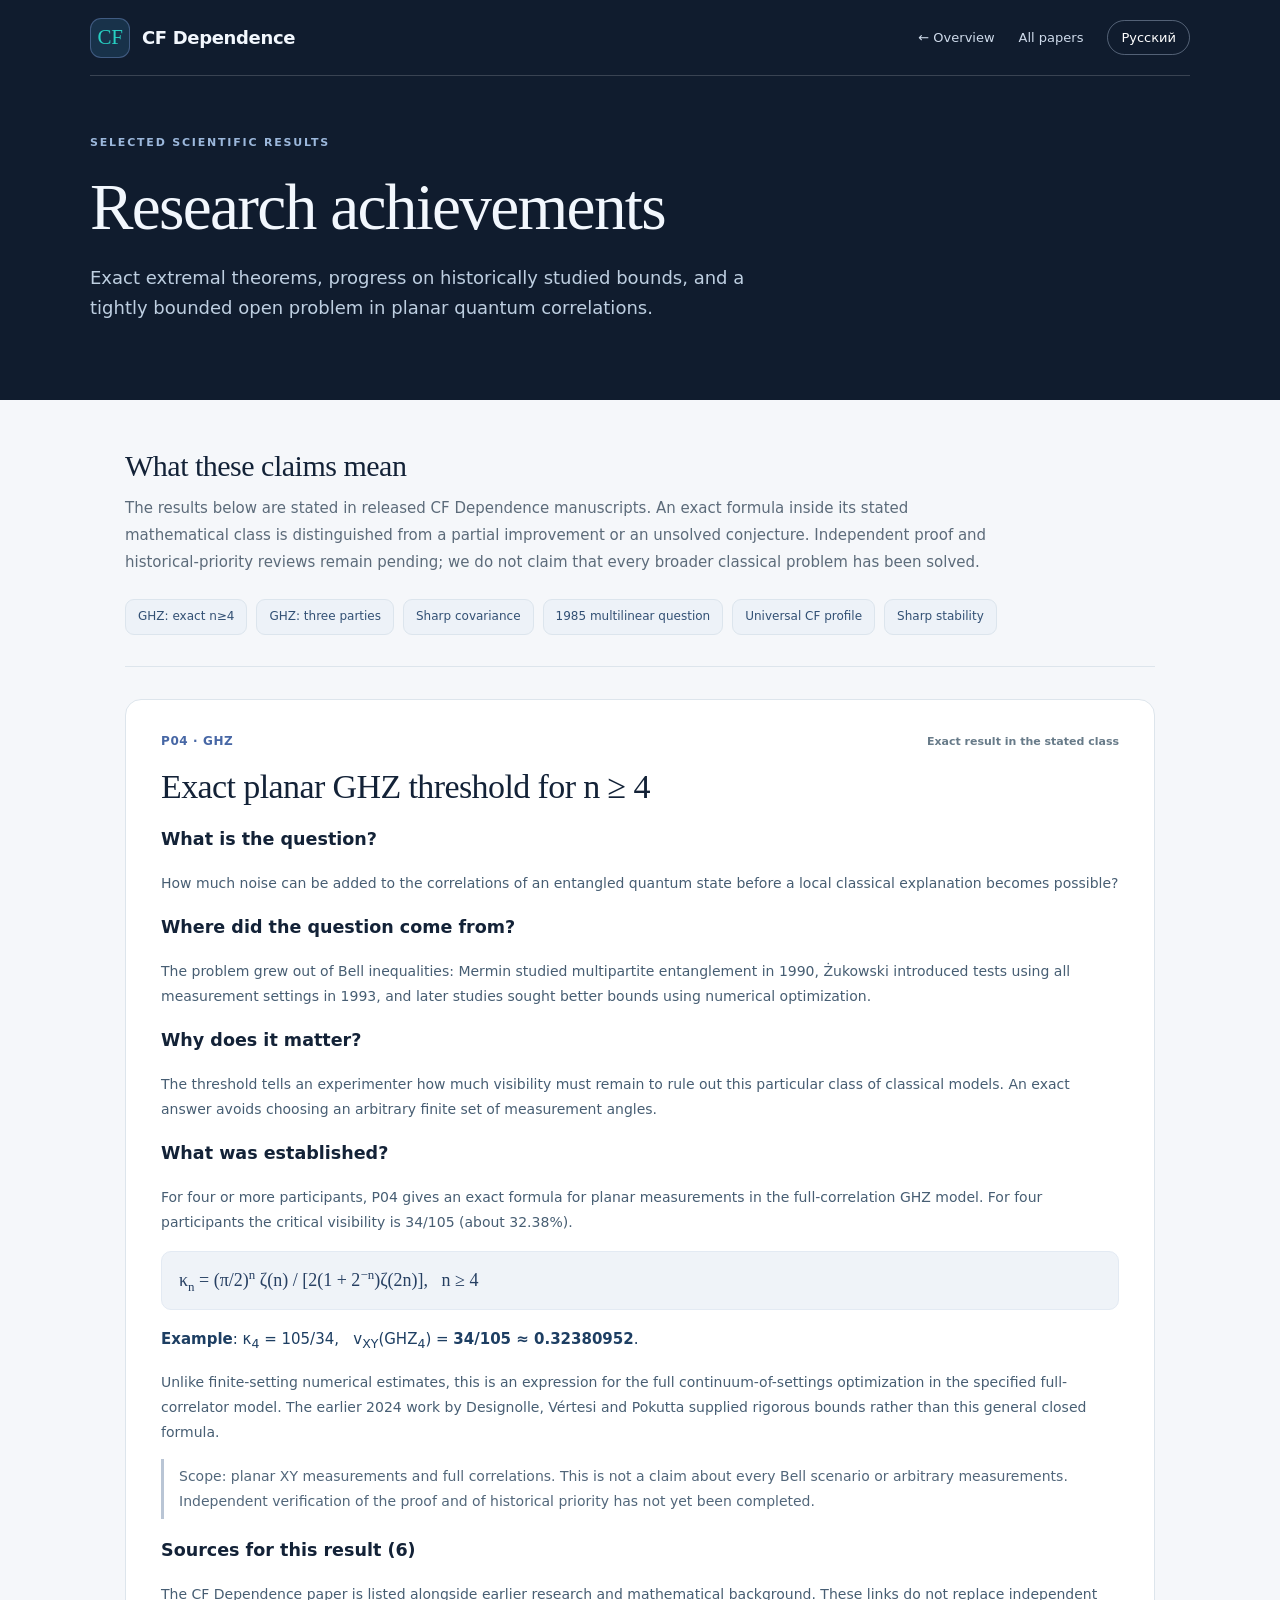
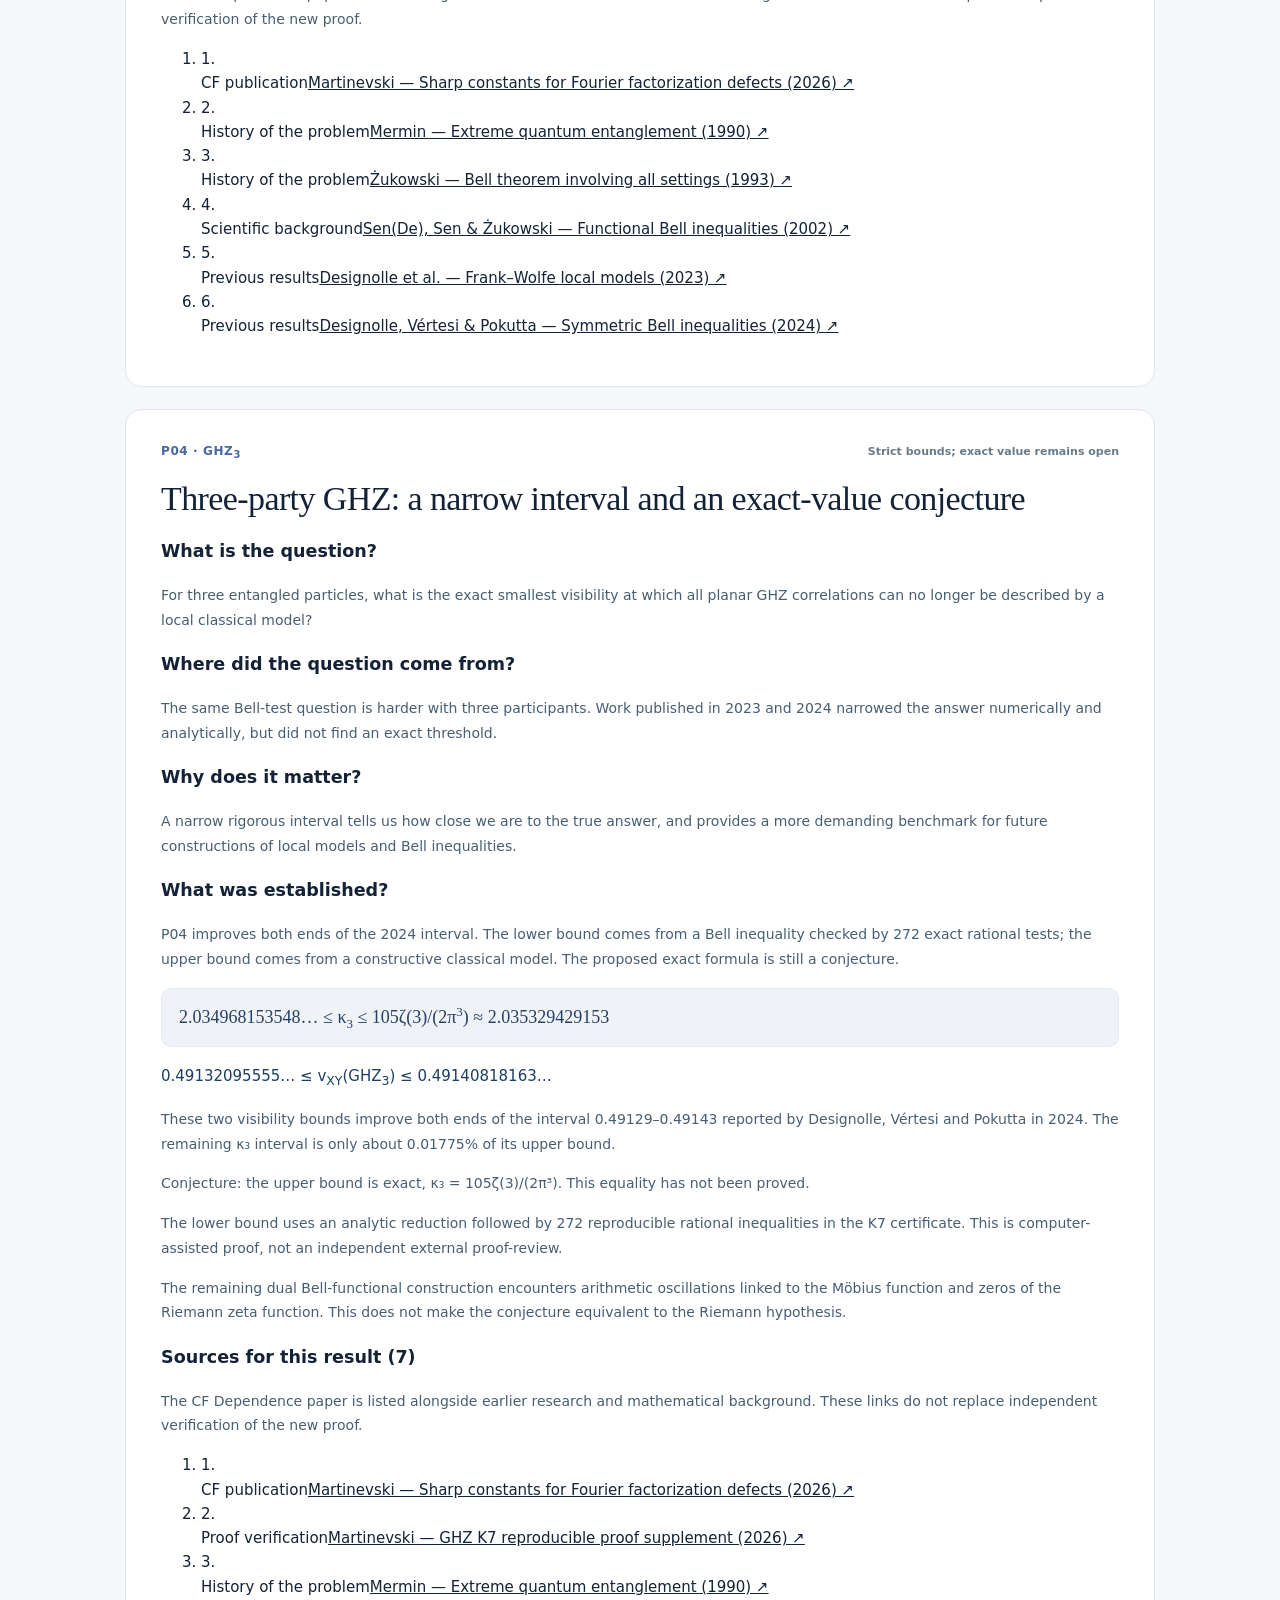
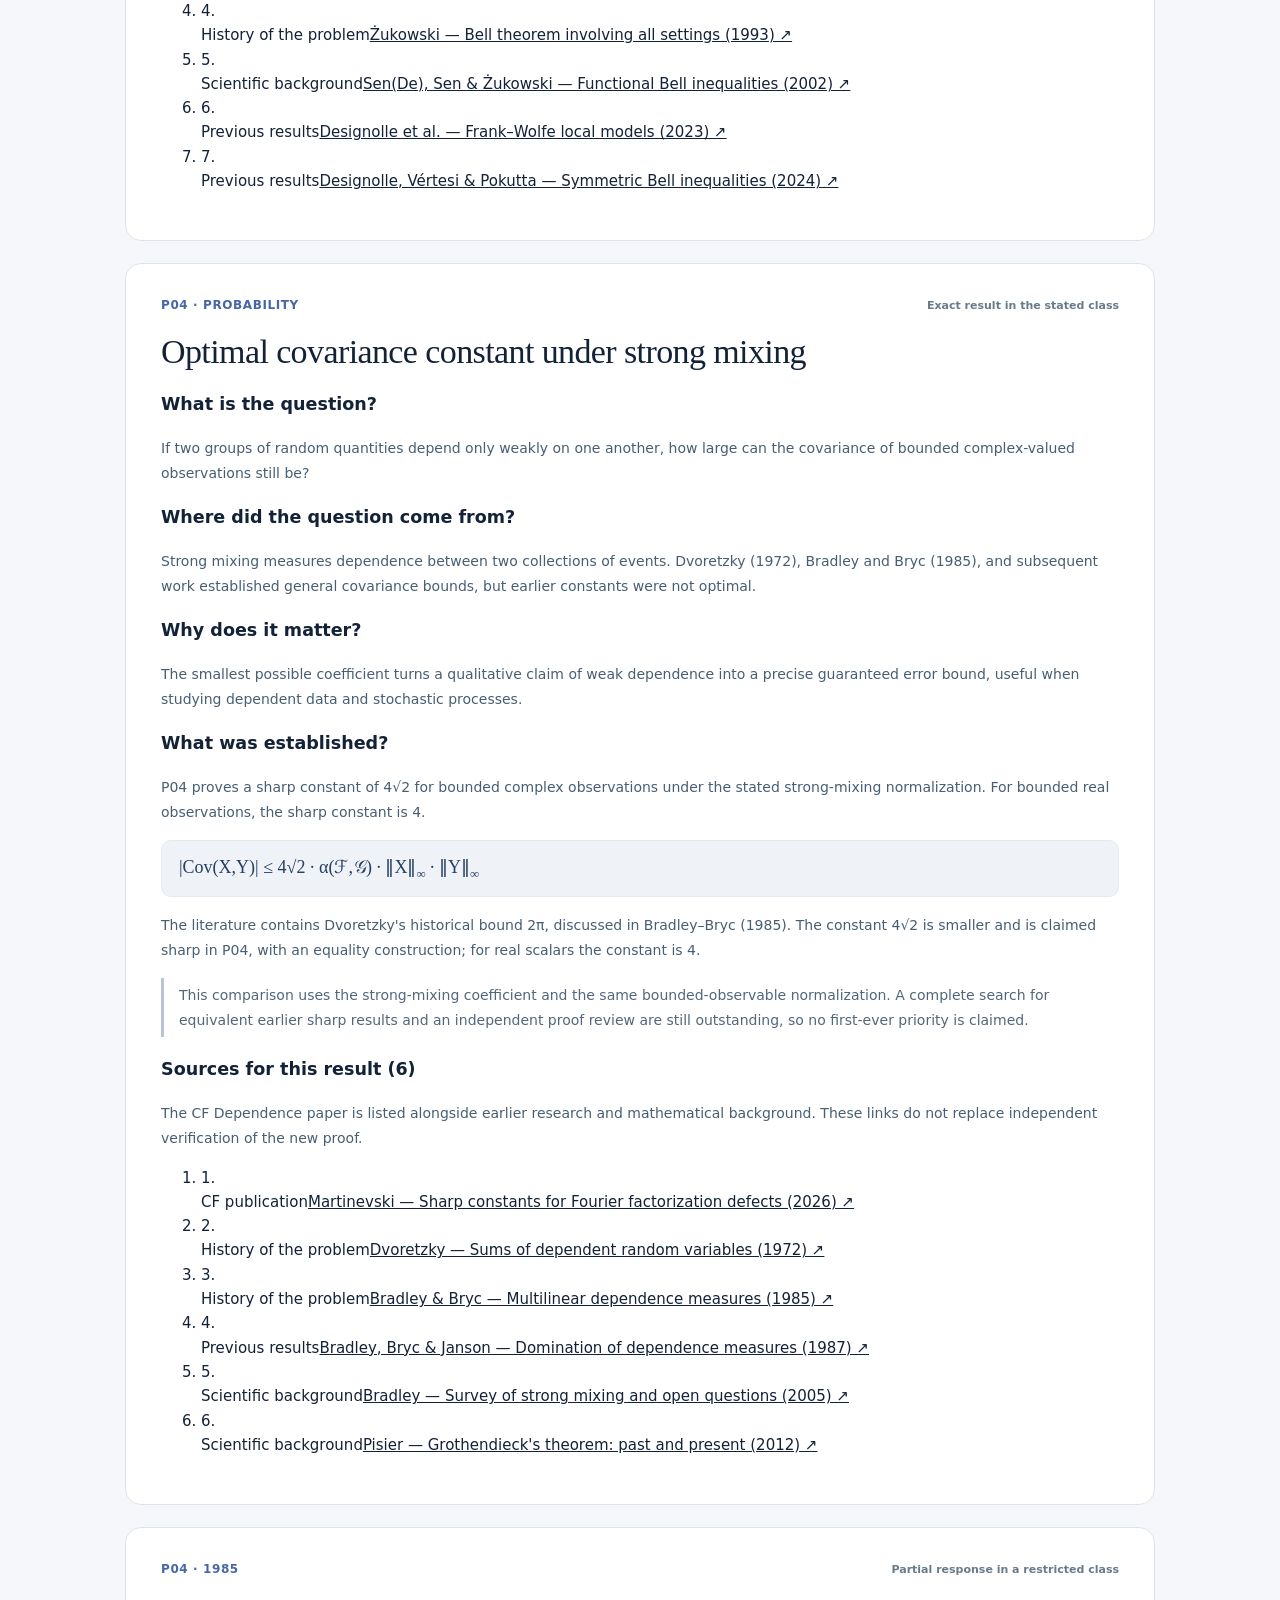
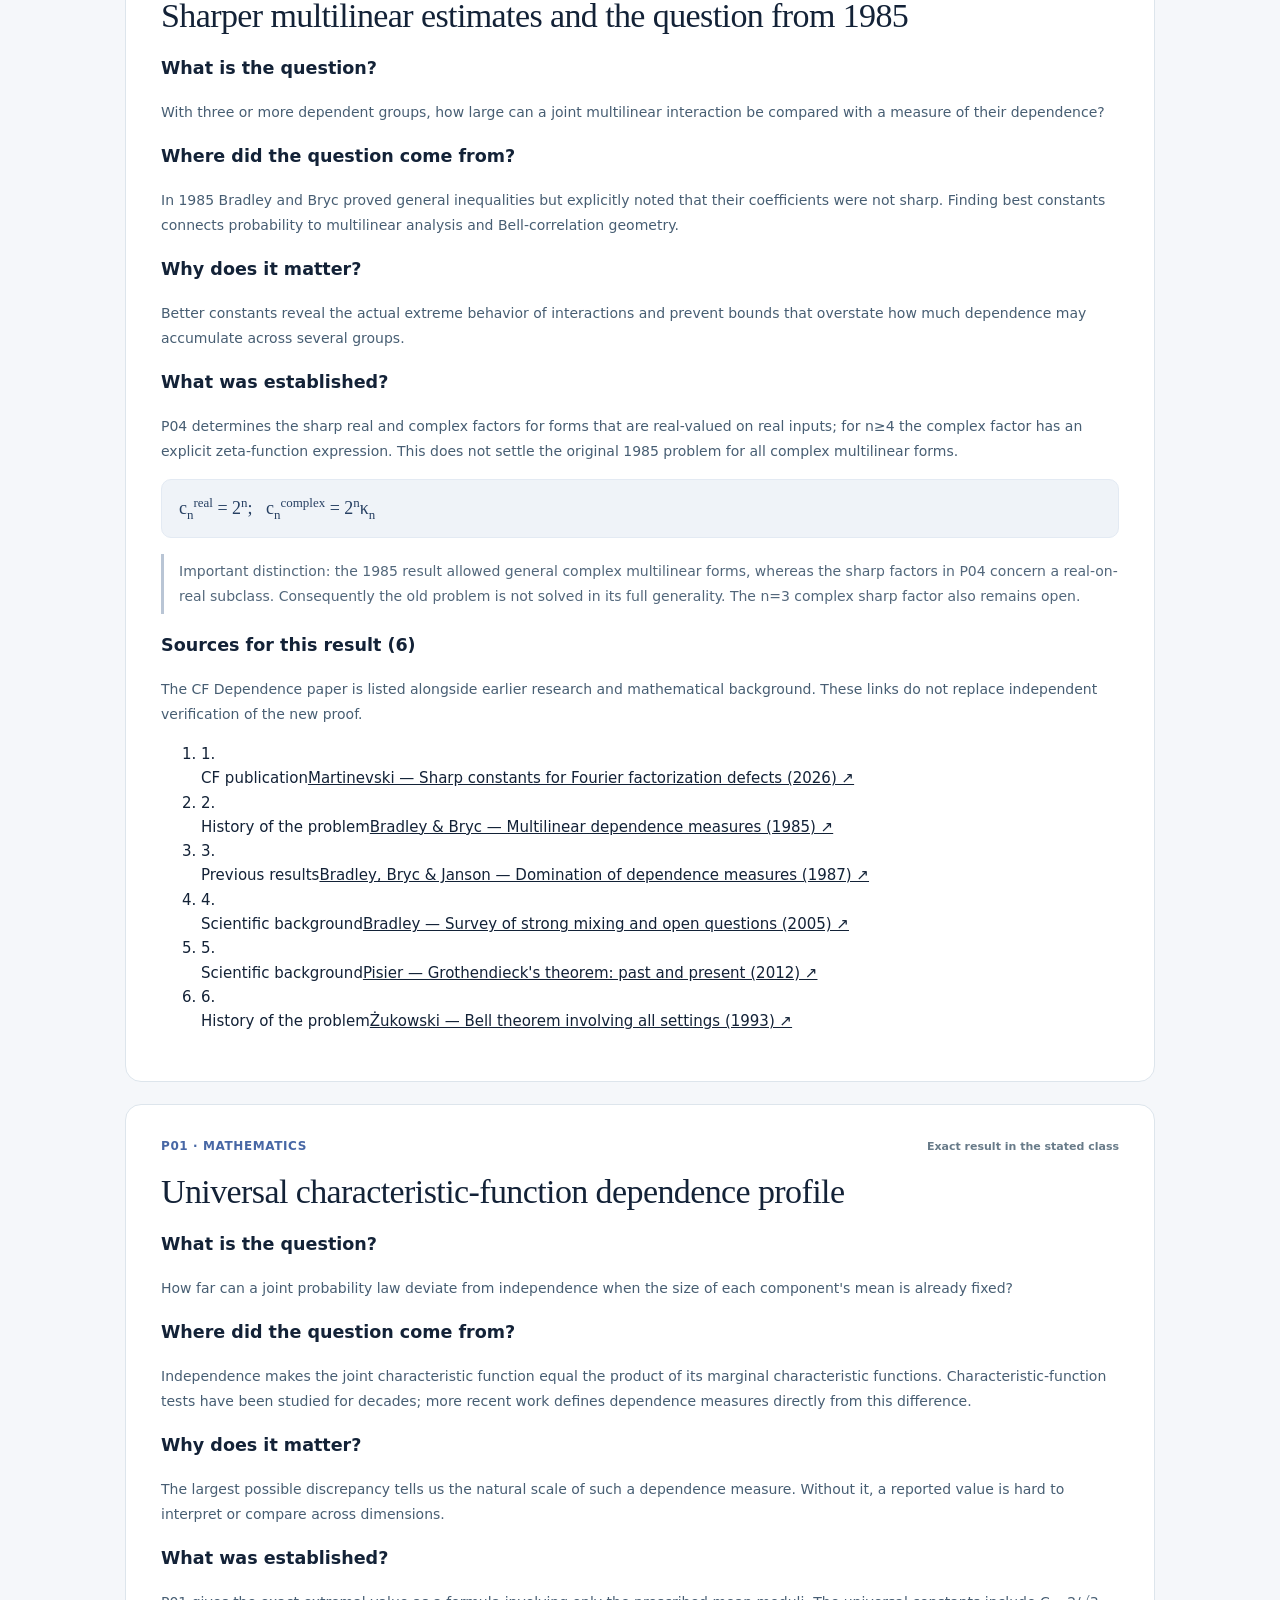
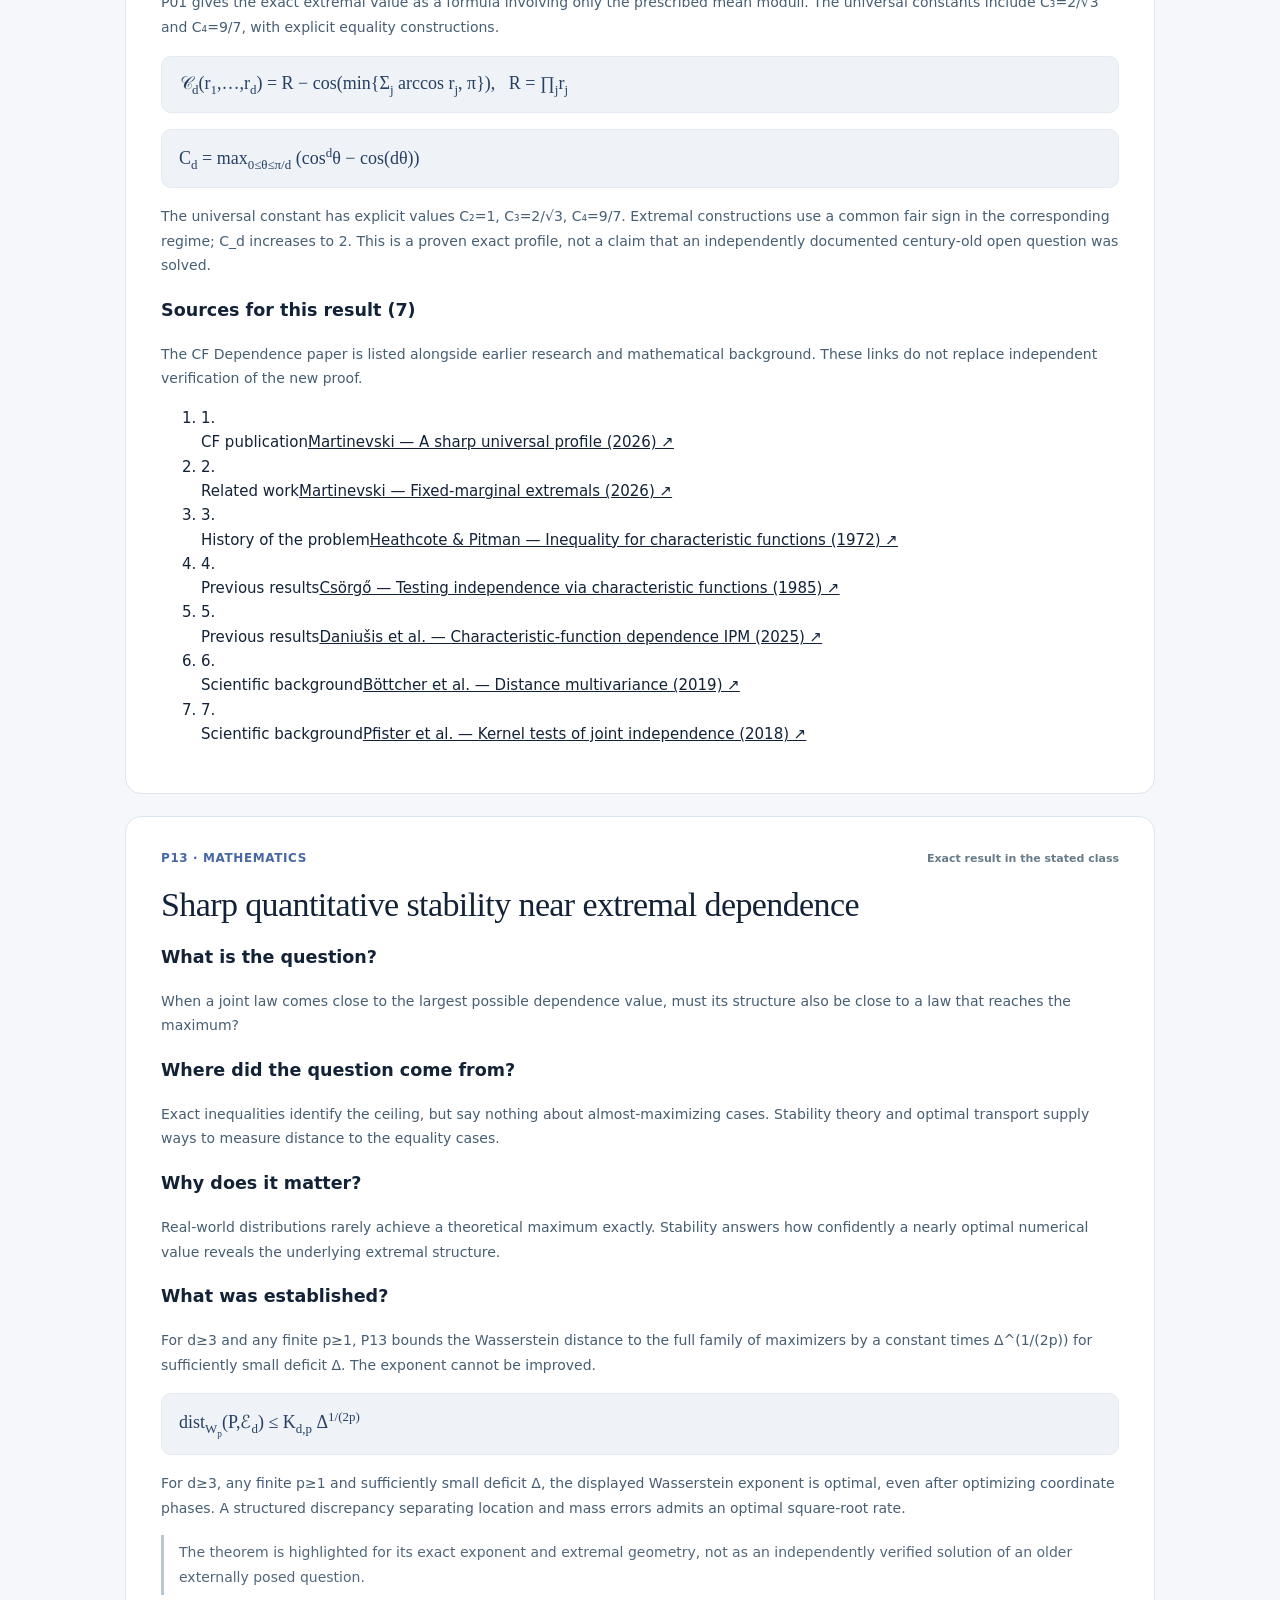
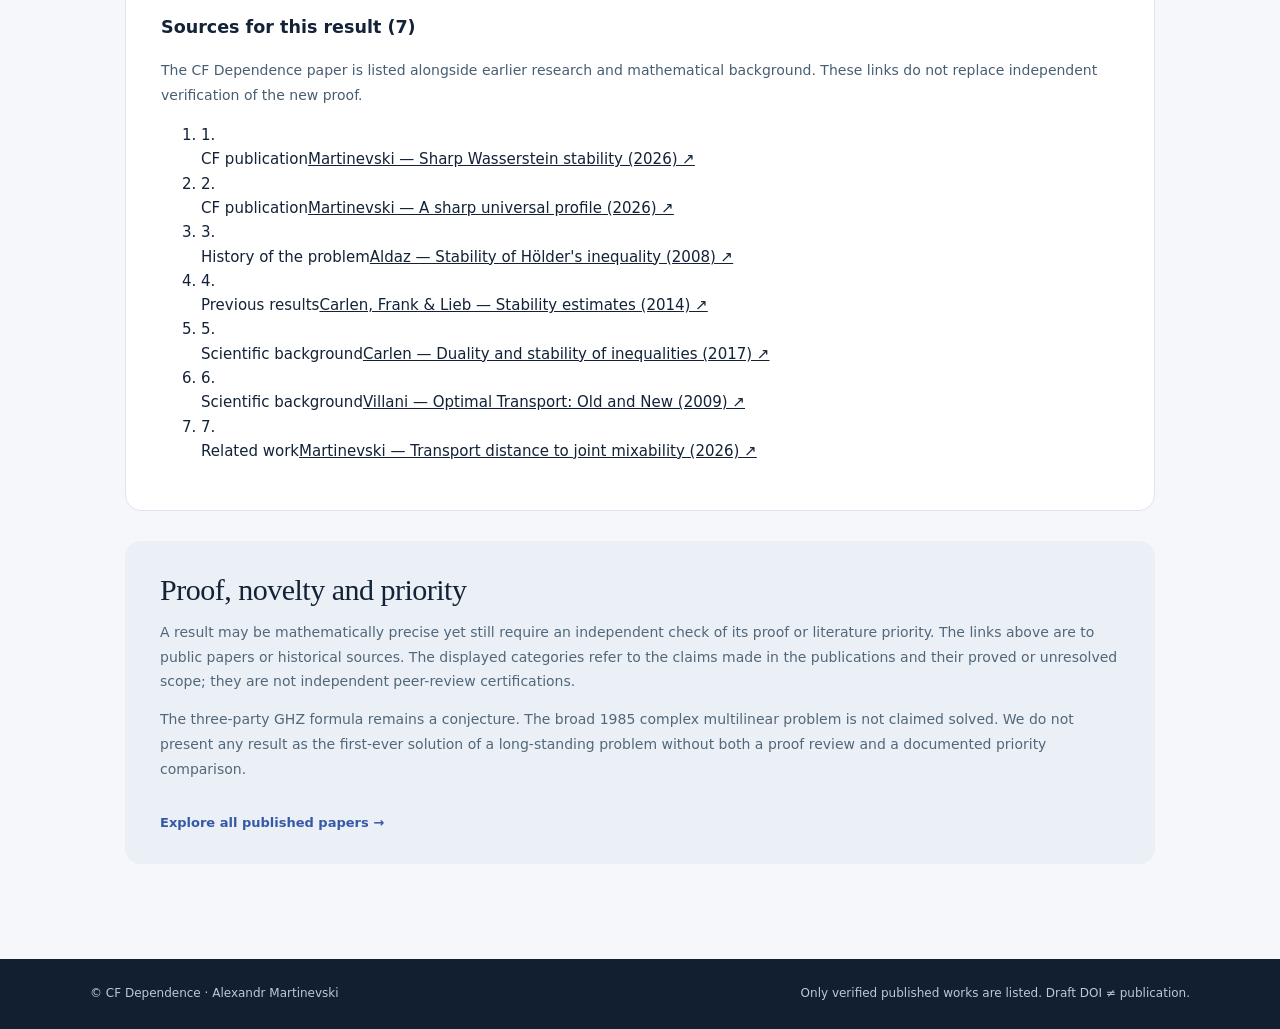
==== website/achievements.html @ b20629e0 "Simplify public scientific claims and front-page achievements without overstating novelty" ====
<!doctype html>
<html lang="en">
<head>
  <meta charset="utf-8">
  <meta name="viewport" content="width=device-width, initial-scale=1">
  <meta name="theme-color" content="#101c2e">
  <meta name="robots" content="index,follow">
  <meta name="description" content="CF Dependence research achievements: exact planar GHZ thresholds for four or more parties, narrow three-party bounds, sharp mixing inequalities, and extremal dependence theorems.">
  <link rel="canonical" href="https://math.a-martinevski.com/achievements.html">
  <meta property="og:type" content="article">
  <meta property="og:title" content="Research achievements — CF Dependence">
  <meta property="og:url" content="https://math.a-martinevski.com/achievements.html">
  <title>Research achievements — CF Dependence</title>
  <link rel="stylesheet" href="assets/site.css?v=20261015-achievements">
  <script src="assets/site.js?v=20261015-achievements" defer></script>
</head>
<body data-page="achievements">
  <header class="hero short-hero achievements-hero">
    <div class="wrap">
      <nav class="navigation" aria-label="Main navigation">
        <a class="brand" href="index.html" data-home-link aria-label="CF Dependence home"><span class="monogram">CF</span><span>CF Dependence</span></a>
        <div class="nav-actions">
          <a href="index.html?lang=en#achievements" data-achievement-home-link data-i18n="achievementBack">← Overview</a>
          <a href="index.html?lang=en#areas" data-catalogue-home-link data-i18n="achievementCatalogue">All papers</a>
          <button class="language" type="button" data-lang-switch aria-label="Change language">Русский</button>
        </div>
      </nav>
      <div class="achievement-hero-content">
        <div class="overline light" data-i18n="achievementPageEyebrow">SELECTED SCIENTIFIC RESULTS</div>
        <h1 data-i18n="achievementPageHeading">Research achievements</h1>
        <p class="hero-intro" data-i18n="achievementPageLead">Six mathematical results explained without unnecessary jargon: the question, its history, why it matters and what we know.</p>
      </div>
    </div>
  </header>
  <main class="wrap achievement-page">
    <section class="achievement-context" aria-labelledby="achievement-context-heading">
      <h2 id="achievement-context-heading" data-i18n="achievementContextTitle">What these claims mean</h2>
      <p data-i18n="achievementContextText">First we explain each question and its background. Then we show the mathematical result and the sources. Proven formulas, partial improvements and conjectures are clearly distinguished; independent reviews are still pending.</p>
      <nav class="achievement-toc" aria-label="Research achievements">
        <a href="#ghz-exact" data-i18n="achievementTocGhzExact">GHZ: exact n≥4</a>
        <a href="#ghz-three" data-i18n="achievementTocGhzThree">GHZ: three parties</a>
        <a href="#mixing" data-i18n="achievementTocMixing">Sharp covariance</a>
        <a href="#multilinear" data-i18n="achievementTocMultilinear">1985 multilinear question</a>
        <a href="#cf-profile" data-i18n="achievementTocProfile">Universal CF profile</a>
        <a href="#stability" data-i18n="achievementTocStability">Sharp stability</a>
      </nav>
    </section>

    <article class="achievement-feature" id="ghz-exact">
      <div class="achievement-feature-top"><span class="achievement-code">P04 · GHZ</span><span class="achievement-state" data-i18n="achievementStateExact">Exact under stated assumptions</span></div>
      <h2 data-i18n="achievementGhzExactTitle">Exact planar GHZ threshold for n ≥ 4</h2>
      <div class="achievement-explanation">
      <div class="achievement-explanation-part">
        <h3 data-i18n="achievementProblemTitle">The question</h3>
        <p data-i18n="achievementGhzExactProblem">How much noise can be added to the correlations of an entangled quantum state before a local classical explanation becomes possible?</p>
      </div>
      <div class="achievement-explanation-part">
        <h3 data-i18n="achievementOriginTitle">Where it came from</h3>
        <p data-i18n="achievementGhzExactOrigin">The problem grew out of Bell inequalities: Mermin studied multipartite entanglement in 1990, Żukowski introduced tests using all measurement settings in 1993, and later studies sought better bounds using numerical optimization.</p>
      </div>
      <div class="achievement-explanation-part">
        <h3 data-i18n="achievementImportanceTitle">Why it matters</h3>
        <p data-i18n="achievementGhzExactWhy">The threshold tells an experimenter how much visibility must remain to rule out this particular class of classical models. An exact answer avoids choosing an arbitrary finite set of measurement angles.</p>
      </div>
      <div class="achievement-explanation-part">
        <h3 data-i18n="achievementAnswerTitle">What was established</h3>
        <p data-i18n="achievementGhzExactAnswer">For four or more participants, P04 gives an exact formula for planar measurements in the full-correlation GHZ model. For four participants the critical visibility is 34/105 (about 32.38%).</p>
      </div>
      </div>
      <div class="achievement-equation" role="math" aria-label="kappa n equals pi over two to power n times zeta n divided by two times one plus two to negative n times zeta two n">
        κ<sub>n</sub> = (π/2)<sup>n</sup> ζ(n) / [2(1 + 2<sup>−n</sup>)ζ(2n)], &nbsp; n ≥ 4
      </div>
      <p class="achievement-result-line"><strong data-i18n="achievementExample">Example</strong>: κ<sub>4</sub> = 105/34, &nbsp; v<sub>XY</sub>(GHZ<sub>4</sub>) = <strong>34/105 ≈ 0.32380952</strong>.</p>
      <p data-i18n="achievementGhzExactImportance">Previous studies gave rigorous bounds for selected measurement schemes. The new formula addresses the full planar full-correlation setting, rather than only one finite choice of angles.</p>
      <p class="achievement-limitation" data-i18n="achievementGhzExactScope">This concerns planar XY measurements and full GHZ correlations. It does not cover every Bell test or arbitrary measurements. Independent mathematical and historical reviews are still needed.</p>
<div class="achievement-sources">
        <h3><span data-i18n="achievementSourcesHeading">Sources for this achievement</span> <span class="achievement-sources-count">(6)</span></h3>
        <p data-i18n="achievementSourcesExplanation">The author's result is listed alongside earlier research and broader background. Background citations are not independent verification of the new theorem.</p>
        <ol class="achievement-references" aria-label="References for this achievement">
          <li><span class="achievement-ref-number">1.</span><div class="achievement-ref-body"><span class="achievement-ref-role" data-i18n="sourceRoleOur">Our</span><a href="https://doi.org/10.5281/zenodo.23356091" target="_blank" rel="noopener noreferrer">Martinevski — Sharp constants for Fourier factorization defects (2026) ↗</a></div></li>
          <li><span class="achievement-ref-number">2.</span><div class="achievement-ref-body"><span class="achievement-ref-role" data-i18n="sourceRoleOrigin">Origin</span><a href="https://doi.org/10.1103/PhysRevLett.65.1838" target="_blank" rel="noopener noreferrer">Mermin — Extreme quantum entanglement (1990) ↗</a></div></li>
          <li><span class="achievement-ref-number">3.</span><div class="achievement-ref-body"><span class="achievement-ref-role" data-i18n="sourceRoleOrigin">Origin</span><a href="https://doi.org/10.1016/0375-9601(93)90002-H" target="_blank" rel="noopener noreferrer">Żukowski — Bell theorem involving all settings (1993) ↗</a></div></li>
          <li><span class="achievement-ref-number">4.</span><div class="achievement-ref-body"><span class="achievement-ref-role" data-i18n="sourceRoleBackground">Background</span><a href="https://doi.org/10.1103/PhysRevA.66.062318" target="_blank" rel="noopener noreferrer">Sen(De), Sen &amp; Żukowski — Functional Bell inequalities (2002) ↗</a></div></li>
          <li><span class="achievement-ref-number">5.</span><div class="achievement-ref-body"><span class="achievement-ref-role" data-i18n="sourceRolePrior">Prior</span><a href="https://doi.org/10.1103/PhysRevResearch.5.043059" target="_blank" rel="noopener noreferrer">Designolle et al. — Frank–Wolfe local models (2023) ↗</a></div></li>
          <li><span class="achievement-ref-number">6.</span><div class="achievement-ref-body"><span class="achievement-ref-role" data-i18n="sourceRolePrior">Prior</span><a href="https://doi.org/10.1103/PhysRevA.109.022205" target="_blank" rel="noopener noreferrer">Designolle, Vértesi &amp; Pokutta — Symmetric Bell inequalities (2024) ↗</a></div></li>
        </ol>
      </div>
    </article>

    <article class="achievement-feature" id="ghz-three">
      <div class="achievement-feature-top"><span class="achievement-code">P04 · GHZ<sub>3</sub></span><span class="achievement-state" data-i18n="achievementStatePartial">Narrowed bounds; problem still open</span></div>
      <h2 data-i18n="achievementGhzThreeTitle">Three-party GHZ: a narrow interval and an exact-value conjecture</h2>
      <div class="achievement-explanation">
      <div class="achievement-explanation-part">
        <h3 data-i18n="achievementProblemTitle">The question</h3>
        <p data-i18n="achievementGhzThreeProblem">For three entangled particles, what is the exact smallest visibility at which all planar GHZ correlations can no longer be described by a local classical model?</p>
      </div>
      <div class="achievement-explanation-part">
        <h3 data-i18n="achievementOriginTitle">Where it came from</h3>
        <p data-i18n="achievementGhzThreeOrigin">The same Bell-test question is harder with three participants. Work published in 2023 and 2024 narrowed the answer numerically and analytically, but did not find an exact threshold.</p>
      </div>
      <div class="achievement-explanation-part">
        <h3 data-i18n="achievementImportanceTitle">Why it matters</h3>
        <p data-i18n="achievementGhzThreeWhy">A narrow rigorous interval tells us how close we are to the true answer, and provides a more demanding benchmark for future constructions of local models and Bell inequalities.</p>
      </div>
      <div class="achievement-explanation-part">
        <h3 data-i18n="achievementAnswerTitle">What was established</h3>
        <p data-i18n="achievementGhzThreeAnswer">P04 improves both ends of the 2024 interval. The lower bound comes from a Bell inequality checked by 272 exact rational tests; the upper bound comes from a constructive classical model. The proposed exact formula is still a conjecture.</p>
      </div>
      </div>
      <div class="achievement-equation" role="math">
        2.034968153548… ≤ κ<sub>3</sub> ≤ 105ζ(3)/(2π<sup>3</sup>) ≈ 2.035329429153
      </div>
      <p class="achievement-result-line">0.49132095555… ≤ v<sub>XY</sub>(GHZ<sub>3</sub>) ≤ 0.49140818163…</p>
      <p data-i18n="achievementGhzThreeComparison">The 2024 visibility interval was 0.49129–0.49143. P04 improves both ends. The remaining interval for κ₃ is only about 0.01775% of its upper bound.</p>
      <p data-i18n="achievementGhzThreeConjecture">The proposed exact value is κ₃ = 105ζ(3)/(2π³). This equality has not been proved.</p>
      <p data-i18n="achievementGhzThreeProof">The lower bound uses an analytic argument and 272 precisely specified rational checks (the K7 certificate). The verification is reproducible, but it has not received independent external proof review.</p>
      <p data-i18n="achievementGhzThreeZeta">Why is the exact answer difficult? Oscillations involving the Möbius function and zeros of the zeta function obstruct a natural construction of a Bell inequality. This is not equivalent to the Riemann hypothesis.</p>
<div class="achievement-sources">
        <h3><span data-i18n="achievementSourcesHeading">Sources for this achievement</span> <span class="achievement-sources-count">(7)</span></h3>
        <p data-i18n="achievementSourcesExplanation">The author's result is listed alongside earlier research and broader background. Background citations are not independent verification of the new theorem.</p>
        <ol class="achievement-references" aria-label="References for this achievement">
          <li><span class="achievement-ref-number">1.</span><div class="achievement-ref-body"><span class="achievement-ref-role" data-i18n="sourceRoleOur">Our</span><a href="https://doi.org/10.5281/zenodo.23356091" target="_blank" rel="noopener noreferrer">Martinevski — Sharp constants for Fourier factorization defects (2026) ↗</a></div></li>
          <li><span class="achievement-ref-number">2.</span><div class="achievement-ref-body"><span class="achievement-ref-role" data-i18n="sourceRoleProof">Proof</span><a href="https://github.com/alexmartinevski/CF-Dependence/blob/main/RELEASES/CF_V6_S8/P04_GHZ_K7_SUPPLEMENT_CF_V6_S8.pdf" target="_blank" rel="noopener noreferrer">Martinevski — GHZ K7 reproducible proof supplement (2026) ↗</a></div></li>
          <li><span class="achievement-ref-number">3.</span><div class="achievement-ref-body"><span class="achievement-ref-role" data-i18n="sourceRoleOrigin">Origin</span><a href="https://doi.org/10.1103/PhysRevLett.65.1838" target="_blank" rel="noopener noreferrer">Mermin — Extreme quantum entanglement (1990) ↗</a></div></li>
          <li><span class="achievement-ref-number">4.</span><div class="achievement-ref-body"><span class="achievement-ref-role" data-i18n="sourceRoleOrigin">Origin</span><a href="https://doi.org/10.1016/0375-9601(93)90002-H" target="_blank" rel="noopener noreferrer">Żukowski — Bell theorem involving all settings (1993) ↗</a></div></li>
          <li><span class="achievement-ref-number">5.</span><div class="achievement-ref-body"><span class="achievement-ref-role" data-i18n="sourceRoleBackground">Background</span><a href="https://doi.org/10.1103/PhysRevA.66.062318" target="_blank" rel="noopener noreferrer">Sen(De), Sen &amp; Żukowski — Functional Bell inequalities (2002) ↗</a></div></li>
          <li><span class="achievement-ref-number">6.</span><div class="achievement-ref-body"><span class="achievement-ref-role" data-i18n="sourceRolePrior">Prior</span><a href="https://doi.org/10.1103/PhysRevResearch.5.043059" target="_blank" rel="noopener noreferrer">Designolle et al. — Frank–Wolfe local models (2023) ↗</a></div></li>
          <li><span class="achievement-ref-number">7.</span><div class="achievement-ref-body"><span class="achievement-ref-role" data-i18n="sourceRolePrior">Prior</span><a href="https://doi.org/10.1103/PhysRevA.109.022205" target="_blank" rel="noopener noreferrer">Designolle, Vértesi &amp; Pokutta — Symmetric Bell inequalities (2024) ↗</a></div></li>
        </ol>
      </div>
    </article>

    <article class="achievement-feature" id="mixing">
      <div class="achievement-feature-top"><span class="achievement-code">P04 · PROBABILITY</span><span class="achievement-state" data-i18n="achievementStateExact">Exact under stated assumptions</span></div>
      <h2 data-i18n="achievementMixingTitle">Optimal covariance constant under strong mixing</h2>
      <div class="achievement-explanation">
      <div class="achievement-explanation-part">
        <h3 data-i18n="achievementProblemTitle">The question</h3>
        <p data-i18n="achievementMixingProblem">If two groups of random quantities depend only weakly on one another, how large can the covariance of bounded complex-valued observations still be?</p>
      </div>
      <div class="achievement-explanation-part">
        <h3 data-i18n="achievementOriginTitle">Where it came from</h3>
        <p data-i18n="achievementMixingOrigin">Strong mixing measures dependence between two collections of events. Dvoretzky (1972), Bradley and Bryc (1985), and subsequent work established general covariance bounds, but earlier constants were not optimal.</p>
      </div>
      <div class="achievement-explanation-part">
        <h3 data-i18n="achievementImportanceTitle">Why it matters</h3>
        <p data-i18n="achievementMixingWhy">The smallest possible coefficient turns a qualitative claim of weak dependence into a precise guaranteed error bound, useful when studying dependent data and stochastic processes.</p>
      </div>
      <div class="achievement-explanation-part">
        <h3 data-i18n="achievementAnswerTitle">What was established</h3>
        <p data-i18n="achievementMixingAnswer">P04 proves a sharp constant of 4√2 for bounded complex observations under the stated strong-mixing normalization. For bounded real observations, the sharp constant is 4.</p>
      </div>
      </div>
      <div class="achievement-equation" role="math">
        |Cov(X,Y)| ≤ 4√2 · α(ℱ,𝒢) · ‖X‖<sub>∞</sub> · ‖Y‖<sub>∞</sub>
      </div>
      <p data-i18n="achievementMixingHistory">Dvoretzky's earlier factor was 2π (about 6.28). P04 obtains the smaller, sharp factor 4√2 (about 5.66). For real observations, the sharp factor is 4.</p>
      <p class="achievement-limitation" data-i18n="achievementMixingScope">Both comparisons use the same definition of strong mixing and the same normalization. A separate literature check is still needed before claiming world priority.</p>
<div class="achievement-sources">
        <h3><span data-i18n="achievementSourcesHeading">Sources for this achievement</span> <span class="achievement-sources-count">(6)</span></h3>
        <p data-i18n="achievementSourcesExplanation">The author's result is listed alongside earlier research and broader background. Background citations are not independent verification of the new theorem.</p>
        <ol class="achievement-references" aria-label="References for this achievement">
          <li><span class="achievement-ref-number">1.</span><div class="achievement-ref-body"><span class="achievement-ref-role" data-i18n="sourceRoleOur">Our</span><a href="https://doi.org/10.5281/zenodo.23356091" target="_blank" rel="noopener noreferrer">Martinevski — Sharp constants for Fourier factorization defects (2026) ↗</a></div></li>
          <li><span class="achievement-ref-number">2.</span><div class="achievement-ref-body"><span class="achievement-ref-role" data-i18n="sourceRoleOrigin">Origin</span><a href="https://doi.org/10.1525/9780520423671-032" target="_blank" rel="noopener noreferrer">Dvoretzky — Sums of dependent random variables (1972) ↗</a></div></li>
          <li><span class="achievement-ref-number">3.</span><div class="achievement-ref-body"><span class="achievement-ref-role" data-i18n="sourceRoleOrigin">Origin</span><a href="https://doi.org/10.1016/0047-259X(85)90025-9" target="_blank" rel="noopener noreferrer">Bradley &amp; Bryc — Multilinear dependence measures (1985) ↗</a></div></li>
          <li><span class="achievement-ref-number">4.</span><div class="achievement-ref-body"><span class="achievement-ref-role" data-i18n="sourceRolePrior">Prior</span><a href="https://doi.org/10.1016/0047-259X(87)90160-6" target="_blank" rel="noopener noreferrer">Bradley, Bryc &amp; Janson — Domination of dependence measures (1987) ↗</a></div></li>
          <li><span class="achievement-ref-number">5.</span><div class="achievement-ref-body"><span class="achievement-ref-role" data-i18n="sourceRoleBackground">Background</span><a href="https://doi.org/10.1214/154957805100000104" target="_blank" rel="noopener noreferrer">Bradley — Survey of strong mixing and open questions (2005) ↗</a></div></li>
          <li><span class="achievement-ref-number">6.</span><div class="achievement-ref-body"><span class="achievement-ref-role" data-i18n="sourceRoleBackground">Background</span><a href="https://doi.org/10.1090/S0273-0979-2011-01348-9" target="_blank" rel="noopener noreferrer">Pisier — Grothendieck's theorem: past and present (2012) ↗</a></div></li>
        </ol>
      </div>
    </article>

    <article class="achievement-feature" id="multilinear">
      <div class="achievement-feature-top"><span class="achievement-code">P04 · 1985</span><span class="achievement-state" data-i18n="achievementStateRestricted">Partial answer; general problem open</span></div>
      <h2 data-i18n="achievementMultilinearTitle">Sharper multilinear estimates and the question from 1985</h2>
      <div class="achievement-explanation">
      <div class="achievement-explanation-part">
        <h3 data-i18n="achievementProblemTitle">The question</h3>
        <p data-i18n="achievementMultilinearProblem">With three or more dependent groups, how large can a joint multilinear interaction be compared with a measure of their dependence?</p>
      </div>
      <div class="achievement-explanation-part">
        <h3 data-i18n="achievementOriginTitle">Where it came from</h3>
        <p data-i18n="achievementMultilinearOrigin">In 1985 Bradley and Bryc proved general inequalities but explicitly noted that their coefficients were not sharp. Finding best constants connects probability to multilinear analysis and Bell-correlation geometry.</p>
      </div>
      <div class="achievement-explanation-part">
        <h3 data-i18n="achievementImportanceTitle">Why it matters</h3>
        <p data-i18n="achievementMultilinearWhy">Better constants reveal the actual extreme behavior of interactions and prevent bounds that overstate how much dependence may accumulate across several groups.</p>
      </div>
      <div class="achievement-explanation-part">
        <h3 data-i18n="achievementAnswerTitle">What was established</h3>
        <p data-i18n="achievementMultilinearAnswer">P04 determines the sharp real and complex factors for forms that are real-valued on real inputs; for n≥4 the complex factor has an explicit zeta-function expression. This does not settle the original 1985 problem for all complex multilinear forms.</p>
      </div>
      </div>
      <div class="achievement-equation" role="math">
        c<sub>n</sub><sup>real</sup> = 2<sup>n</sup>; &nbsp;
        c<sub>n</sub><sup>complex</sup> = 2<sup>n</sup>κ<sub>n</sub>
      </div>
      <p class="achievement-limitation" data-i18n="achievementMultilinearScope">The 1985 question covers all complex multilinear forms. P04 proves a sharp answer for a narrower, natural subclass. The general question, and the exact complex value at n=3, remain open.</p>
<div class="achievement-sources">
        <h3><span data-i18n="achievementSourcesHeading">Sources for this achievement</span> <span class="achievement-sources-count">(6)</span></h3>
        <p data-i18n="achievementSourcesExplanation">The author's result is listed alongside earlier research and broader background. Background citations are not independent verification of the new theorem.</p>
        <ol class="achievement-references" aria-label="References for this achievement">
          <li><span class="achievement-ref-number">1.</span><div class="achievement-ref-body"><span class="achievement-ref-role" data-i18n="sourceRoleOur">Our</span><a href="https://doi.org/10.5281/zenodo.23356091" target="_blank" rel="noopener noreferrer">Martinevski — Sharp constants for Fourier factorization defects (2026) ↗</a></div></li>
          <li><span class="achievement-ref-number">2.</span><div class="achievement-ref-body"><span class="achievement-ref-role" data-i18n="sourceRoleOrigin">Origin</span><a href="https://doi.org/10.1016/0047-259X(85)90025-9" target="_blank" rel="noopener noreferrer">Bradley &amp; Bryc — Multilinear dependence measures (1985) ↗</a></div></li>
          <li><span class="achievement-ref-number">3.</span><div class="achievement-ref-body"><span class="achievement-ref-role" data-i18n="sourceRolePrior">Prior</span><a href="https://doi.org/10.1016/0047-259X(87)90160-6" target="_blank" rel="noopener noreferrer">Bradley, Bryc &amp; Janson — Domination of dependence measures (1987) ↗</a></div></li>
          <li><span class="achievement-ref-number">4.</span><div class="achievement-ref-body"><span class="achievement-ref-role" data-i18n="sourceRoleBackground">Background</span><a href="https://doi.org/10.1214/154957805100000104" target="_blank" rel="noopener noreferrer">Bradley — Survey of strong mixing and open questions (2005) ↗</a></div></li>
          <li><span class="achievement-ref-number">5.</span><div class="achievement-ref-body"><span class="achievement-ref-role" data-i18n="sourceRoleBackground">Background</span><a href="https://doi.org/10.1090/S0273-0979-2011-01348-9" target="_blank" rel="noopener noreferrer">Pisier — Grothendieck's theorem: past and present (2012) ↗</a></div></li>
          <li><span class="achievement-ref-number">6.</span><div class="achievement-ref-body"><span class="achievement-ref-role" data-i18n="sourceRoleOrigin">Origin</span><a href="https://doi.org/10.1016/0375-9601(93)90002-H" target="_blank" rel="noopener noreferrer">Żukowski — Bell theorem involving all settings (1993) ↗</a></div></li>
        </ol>
      </div>
    </article>

    <article class="achievement-feature" id="cf-profile">
      <div class="achievement-feature-top"><span class="achievement-code">P01 · MATHEMATICS</span><span class="achievement-state" data-i18n="achievementStateExact">Exact under stated assumptions</span></div>
      <h2 data-i18n="achievementProfileTitle">Universal characteristic-function dependence profile</h2>
      <div class="achievement-explanation">
      <div class="achievement-explanation-part">
        <h3 data-i18n="achievementProblemTitle">The question</h3>
        <p data-i18n="achievementCfProfileProblem">How far can a joint probability law deviate from independence when the size of each component's mean is already fixed?</p>
      </div>
      <div class="achievement-explanation-part">
        <h3 data-i18n="achievementOriginTitle">Where it came from</h3>
        <p data-i18n="achievementCfProfileOrigin">Independence makes the joint characteristic function equal the product of its marginal characteristic functions. Characteristic-function tests have been studied for decades; more recent work defines dependence measures directly from this difference.</p>
      </div>
      <div class="achievement-explanation-part">
        <h3 data-i18n="achievementImportanceTitle">Why it matters</h3>
        <p data-i18n="achievementCfProfileWhy">The largest possible discrepancy tells us the natural scale of such a dependence measure. Without it, a reported value is hard to interpret or compare across dimensions.</p>
      </div>
      <div class="achievement-explanation-part">
        <h3 data-i18n="achievementAnswerTitle">What was established</h3>
        <p data-i18n="achievementCfProfileAnswer">P01 gives the exact extremal value as a formula involving only the prescribed mean moduli. The universal constants include C₃=2/√3 and C₄=9/7, with explicit equality constructions.</p>
      </div>
      </div>
      <div class="achievement-equation" role="math">
        𝒞<sub>d</sub>(r<sub>1</sub>,…,r<sub>d</sub>) =
        R − cos(min{Σ<sub>j</sub> arccos r<sub>j</sub>, π}),
        &nbsp; R = ∏<sub>j</sub>r<sub>j</sub>
      </div>
      <div class="achievement-equation" role="math">
        C<sub>d</sub> = max<sub>0≤θ≤π/d</sub> (cos<sup>d</sup>θ − cos(dθ))
      </div>
      <p data-i18n="achievementProfileImportance">For example, C₂=1, C₃=2/√3 and C₄=9/7. There are explicit distributions attaining the bounds, and C_d increases to 2. We do not claim this resolves an independently identified old open problem.</p>
<div class="achievement-sources">
        <h3><span data-i18n="achievementSourcesHeading">Sources for this achievement</span> <span class="achievement-sources-count">(7)</span></h3>
        <p data-i18n="achievementSourcesExplanation">The author's result is listed alongside earlier research and broader background. Background citations are not independent verification of the new theorem.</p>
        <ol class="achievement-references" aria-label="References for this achievement">
          <li><span class="achievement-ref-number">1.</span><div class="achievement-ref-body"><span class="achievement-ref-role" data-i18n="sourceRoleOur">Our</span><a href="https://doi.org/10.5281/zenodo.23021779" target="_blank" rel="noopener noreferrer">Martinevski — A sharp universal profile (2026) ↗</a></div></li>
          <li><span class="achievement-ref-number">2.</span><div class="achievement-ref-body"><span class="achievement-ref-role" data-i18n="sourceRoleRelated">Related</span><a href="https://doi.org/10.5281/zenodo.23022042" target="_blank" rel="noopener noreferrer">Martinevski — Fixed-marginal extremals (2026) ↗</a></div></li>
          <li><span class="achievement-ref-number">3.</span><div class="achievement-ref-body"><span class="achievement-ref-role" data-i18n="sourceRoleOrigin">Origin</span><a href="https://doi.org/10.1017/S0004972700044191" target="_blank" rel="noopener noreferrer">Heathcote &amp; Pitman — Inequality for characteristic functions (1972) ↗</a></div></li>
          <li><span class="achievement-ref-number">4.</span><div class="achievement-ref-body"><span class="achievement-ref-role" data-i18n="sourceRolePrior">Prior</span><a href="https://doi.org/10.1016/0047-259X(85)90022-3" target="_blank" rel="noopener noreferrer">Csörgő — Testing independence via characteristic functions (1985) ↗</a></div></li>
          <li><span class="achievement-ref-number">5.</span><div class="achievement-ref-body"><span class="achievement-ref-role" data-i18n="sourceRolePrior">Prior</span><a href="https://doi.org/10.3390/e27121254" target="_blank" rel="noopener noreferrer">Daniušis et al. — Characteristic-function dependence IPM (2025) ↗</a></div></li>
          <li><span class="achievement-ref-number">6.</span><div class="achievement-ref-body"><span class="achievement-ref-role" data-i18n="sourceRoleBackground">Background</span><a href="https://doi.org/10.1214/18-AOS1764" target="_blank" rel="noopener noreferrer">Böttcher et al. — Distance multivariance (2019) ↗</a></div></li>
          <li><span class="achievement-ref-number">7.</span><div class="achievement-ref-body"><span class="achievement-ref-role" data-i18n="sourceRoleBackground">Background</span><a href="https://doi.org/10.1111/rssb.12235" target="_blank" rel="noopener noreferrer">Pfister et al. — Kernel tests of joint independence (2018) ↗</a></div></li>
        </ol>
      </div>
    </article>

    <article class="achievement-feature" id="stability">
      <div class="achievement-feature-top"><span class="achievement-code">P13 · MATHEMATICS</span><span class="achievement-state" data-i18n="achievementStateExact">Exact under stated assumptions</span></div>
      <h2 data-i18n="achievementStabilityTitle">Sharp quantitative stability near extremal dependence</h2>
      <div class="achievement-explanation">
      <div class="achievement-explanation-part">
        <h3 data-i18n="achievementProblemTitle">The question</h3>
        <p data-i18n="achievementStabilityProblem">When a joint law comes close to the largest possible dependence value, must its structure also be close to a law that reaches the maximum?</p>
      </div>
      <div class="achievement-explanation-part">
        <h3 data-i18n="achievementOriginTitle">Where it came from</h3>
        <p data-i18n="achievementStabilityOrigin">Exact inequalities identify the ceiling, but say nothing about almost-maximizing cases. Stability theory and optimal transport supply ways to measure distance to the equality cases.</p>
      </div>
      <div class="achievement-explanation-part">
        <h3 data-i18n="achievementImportanceTitle">Why it matters</h3>
        <p data-i18n="achievementStabilityWhy">Real-world distributions rarely achieve a theoretical maximum exactly. Stability answers how confidently a nearly optimal numerical value reveals the underlying extremal structure.</p>
      </div>
      <div class="achievement-explanation-part">
        <h3 data-i18n="achievementAnswerTitle">What was established</h3>
        <p data-i18n="achievementStabilityAnswer">For d≥3 and any finite p≥1, P13 bounds the Wasserstein distance to the full family of maximizers by a constant times Δ^(1/(2p)) for sufficiently small deficit Δ. The exponent cannot be improved.</p>
      </div>
      </div>
      <div class="achievement-equation" role="math">
        dist<sub>W<sub>p</sub></sub>(P,ℰ<sub>d</sub>) ≤ K<sub>d,p</sub> Δ<sup>1/(2p)</sup>
      </div>
      <p data-i18n="achievementStabilityScope">For d≥3, finite p≥1 and sufficiently small deficit Δ, the exponent 1/(2p) is optimal. A different, more structured measure of deviation has a sharp square-root rate.</p>
      <p class="achievement-limitation" data-i18n="achievementStabilityPriority">This is a sharp mathematical theorem. It has not been independently classified as a solution to a historically posed open question.</p>
<div class="achievement-sources">
        <h3><span data-i18n="achievementSourcesHeading">Sources for this achievement</span> <span class="achievement-sources-count">(7)</span></h3>
        <p data-i18n="achievementSourcesExplanation">The author's result is listed alongside earlier research and broader background. Background citations are not independent verification of the new theorem.</p>
        <ol class="achievement-references" aria-label="References for this achievement">
          <li><span class="achievement-ref-number">1.</span><div class="achievement-ref-body"><span class="achievement-ref-role" data-i18n="sourceRoleOur">Our</span><a href="https://doi.org/10.5281/zenodo.23355677" target="_blank" rel="noopener noreferrer">Martinevski — Sharp Wasserstein stability (2026) ↗</a></div></li>
          <li><span class="achievement-ref-number">2.</span><div class="achievement-ref-body"><span class="achievement-ref-role" data-i18n="sourceRoleOur">Our</span><a href="https://doi.org/10.5281/zenodo.23021779" target="_blank" rel="noopener noreferrer">Martinevski — A sharp universal profile (2026) ↗</a></div></li>
          <li><span class="achievement-ref-number">3.</span><div class="achievement-ref-body"><span class="achievement-ref-role" data-i18n="sourceRoleOrigin">Origin</span><a href="https://doi.org/10.1016/j.jmaa.2008.01.104" target="_blank" rel="noopener noreferrer">Aldaz — Stability of Hölder's inequality (2008) ↗</a></div></li>
          <li><span class="achievement-ref-number">4.</span><div class="achievement-ref-body"><span class="achievement-ref-role" data-i18n="sourceRolePrior">Prior</span><a href="https://doi.org/10.1007/s00039-014-0253-z" target="_blank" rel="noopener noreferrer">Carlen, Frank &amp; Lieb — Stability estimates (2014) ↗</a></div></li>
          <li><span class="achievement-ref-number">5.</span><div class="achievement-ref-body"><span class="achievement-ref-role" data-i18n="sourceRoleBackground">Background</span><a href="https://doi.org/10.5802/afst.1535" target="_blank" rel="noopener noreferrer">Carlen — Duality and stability of inequalities (2017) ↗</a></div></li>
          <li><span class="achievement-ref-number">6.</span><div class="achievement-ref-body"><span class="achievement-ref-role" data-i18n="sourceRoleBackground">Background</span><a href="https://doi.org/10.1007/978-3-540-71050-9" target="_blank" rel="noopener noreferrer">Villani — Optimal Transport: Old and New (2009) ↗</a></div></li>
          <li><span class="achievement-ref-number">7.</span><div class="achievement-ref-body"><span class="achievement-ref-role" data-i18n="sourceRoleRelated">Related</span><a href="https://doi.org/10.5281/zenodo.23355714" target="_blank" rel="noopener noreferrer">Martinevski — Transport distance to joint mixability (2026) ↗</a></div></li>
        </ol>
      </div>
    </article>

    <section class="achievement-editorial" aria-labelledby="achievement-editorial-title">
      <h2 id="achievement-editorial-title" data-i18n="achievementEditorialTitle">Proof, novelty and priority</h2>
      <p data-i18n="achievementEditorialText">Each achievement has its own 6–7 sources: the CF paper, earlier results and background references. These explain the development of the question; they are not independent verification of our proofs.</p>
      <p data-i18n="achievementEditorialSecond">The exact three-party GHZ formula is still a conjecture. The broader complex multilinear question from 1985 is also not settled. Neither is advertised as fully solved.</p>
      <div class="achievement-return">
        <a href="index.html?lang=en#areas" data-catalogue-home-link data-i18n="achievementAllPapers">Explore all published papers →</a>
      </div>
    </section>
  </main>
  <footer><div class="wrap footer-inner"><span>© CF Dependence · Alexandr Martinevski</span><span data-i18n="footer">Only verified published works are listed. Draft DOI ≠ publication.</span></div></footer>
</body>
</html>
---- website/assets/site.css ----
:root{--ink:#132237;--muted:#5c6b7a;--line:#dde5ec;--bg:#f5f7fa;--navy:#101c2e;--navy2:#142d46;--sea:#27d0c3;--blue:#496aee;--card:#fff;--radius:17px}
*{box-sizing:border-box}html{scroll-behavior:smooth}body{margin:0;background:var(--bg);color:var(--ink);font:15px/1.62 system-ui,-apple-system,"Segoe UI",Roboto,Arial,sans-serif}a{color:inherit}a:hover{text-decoration:none}button,input{font:inherit}.wrap{width:min(1150px,100%);padding:0 25px;margin:auto}.hero{background:radial-gradient(circle at 85% 12%,#395a9950,transparent 35%),radial-gradient(circle at 23% 90%,#1a908c30,transparent 40%),var(--navy);color:#f2f7fd;overflow:hidden}.navigation{height:76px;display:flex;align-items:center;justify-content:space-between;gap:25px;border-bottom:1px solid #ffffff2c}.brand{text-decoration:none;display:flex;align-items:center;gap:12px;white-space:nowrap;font-weight:760;letter-spacing:-.35px;font-size:18px}.monogram{width:40px;height:40px;border:1px solid #7d9ad466;border-radius:11px;background:#18324a;color:var(--sea);display:grid;place-items:center;font:21px Georgia,serif}.nav-actions{display:flex;align-items:center;gap:24px}.nav-actions a{text-decoration:none;font-size:13px;color:#cfdbeb}.nav-actions a:hover,.back:hover{color:#fff}.language{border:1px solid #9aacc27c;border-radius:100px;padding:6px 13px;background:transparent;color:#fff;cursor:pointer;font-size:13px}.language:hover,.language:focus-visible{background:#ffffff1a}.hero-content{padding:96px 0 103px;position:relative}.hero-content::after{content:"";position:absolute;right:7%;top:24%;width:290px;height:290px;border-radius:50%;border:1px solid #ffffff20;box-shadow:0 0 0 57px #ffffff09,0 0 0 113px #ffffff05;pointer-events:none}.overline{font-size:11px;letter-spacing:1.8px;text-transform:uppercase;color:#526eaf;font-weight:800}.overline.light{color:#9cb8dc}.accent-dot{display:inline-block;width:7px;height:7px;background:var(--sea);border-radius:50%;margin-right:8px;box-shadow:0 0 0 4px #27d0c326}.hero h1{font:normal clamp(56px,8vw,92px)/1.06 Georgia,"Times New Roman",serif;letter-spacing:-3px;margin:24px 0 20px}.hero h1 em{font-style:normal;color:#a7baf5}.hero-intro{font-size:18px;line-height:1.7;color:#becfe1;max-width:680px;margin:0}.formula{display:inline-flex;margin-top:32px;border:1px solid #96d5d034;border-radius:12px;padding:12px 20px;background:#1a314980;color:#dbeee9;font:20px Georgia,serif}.formula sub{font-size:12px}.section{padding-top:76px}.section-heading{display:flex;align-items:end;justify-content:space-between;gap:16px;margin-bottom:24px}.section h2,.about h2,.detail-main h2{font:normal clamp(30px,4vw,43px)/1.2 Georgia,serif;letter-spacing:-1px;margin:7px 0 0}.count{border:1px solid var(--line);padding:8px 12px;border-radius:999px;color:var(--muted);font-size:12px;white-space:nowrap}.search{background:var(--card);border:1px solid var(--line);border-radius:11px;width:min(560px,100%);padding:12px 17px;margin-bottom:22px;outline-offset:3px}.search:focus{border-color:var(--blue)}.paper-grid{display:grid;grid-template-columns:repeat(2,minmax(0,1fr));gap:18px}.card{background:var(--card);border:1px solid var(--line);border-radius:var(--radius);padding:28px;display:flex;flex-direction:column;min-height:289px;transition:transform .2s,box-shadow .2s}.card:hover{transform:translateY(-2px);box-shadow:0 10px 35px #1b344717}.card-top{display:flex;justify-content:space-between;align-items:center;gap:10px}.code{font-size:12px;letter-spacing:1px;color:#4861aa;font-weight:800}.pill{border-radius:99px;background:#e8f7f1;color:#277255;border:1px solid #c9e8d8;padding:4px 11px;font-size:11px;font-weight:750}.card h3{font-size:20px;line-height:1.3;letter-spacing:-.4px;margin:17px 0 10px}.card p{font-size:14px;color:var(--muted);margin:0 0 19px;flex:1}.tags{display:flex;flex-wrap:wrap;gap:7px;margin:8px 0 22px}.tag{background:#eef2f7;color:#586e83;padding:3px 8px;font-size:11px;border-radius:6px}.card-bottom{border-top:1px solid #e9edf2;padding-top:16px;display:flex;flex-wrap:wrap;align-items:center;justify-content:space-between;gap:12px}.card-bottom a{color:#3354c4;text-decoration:none;font-size:13px;font-weight:750}.card-bottom a:hover{text-decoration:underline}.card-bottom .tiny{color:#8492a1;font-size:11px;overflow-wrap:anywhere}.hidden{display:none!important}.empty{background:#fff;border:1px dashed #ced6e0;border-radius:13px;color:#76889b;padding:22px}.news-section{display:grid;grid-template-columns:1fr 1.45fr;gap:52px;border-top:1px solid var(--line);margin-top:84px;padding-top:44px}.news-section p,.about p,.detail-main p{color:var(--muted)}.news-items{background:#fff;border:1px solid var(--line);border-radius:17px;padding:24px}.news-item{padding:15px 0;border-bottom:1px solid #e9eef3}.news-item:first-child{padding-top:0}.news-item:last-child{padding-bottom:0;border-bottom:0}.news-item time{color:#7a8899;font-size:12px}.news-item h3{font-size:16px;margin:6px 0}.news-item p{color:var(--muted);margin:0;font-size:13px}.about{background:#eaf0f6;border-radius:18px;padding:38px 40px;display:grid;grid-template-columns:1.4fr 1fr;gap:28px;margin:78px 0 92px}.about h2{font-size:30px}.about p{font-size:14px;margin-bottom:0}.identity-card{display:flex;flex-direction:column;justify-content:center;gap:8px;align-items:flex-start}.identity-card strong{font-size:19px}.identity-card span{color:var(--muted);font-size:14px}.identity-card a{font-size:13px;color:#3755ae}footer{background:#111f31;color:#bbc9d7;padding:25px 0;font-size:12px}.footer-inner{display:flex;justify-content:space-between;gap:24px}.detail-header{padding:65px 0 82px}.detail-header h1{font:normal clamp(36px,5.2vw,66px)/1.14 Georgia,serif;letter-spacing:-1.5px;max-width:960px;margin:24px 0 16px}.back{color:#cfdef7;text-decoration:none;font-size:13px;display:inline-block;margin-bottom:21px}.short-hero{background:#101c2e}.detail-layout{display:grid;grid-template-columns:1.65fr 1fr;gap:65px;padding-top:64px;padding-bottom:95px}.detail-main h2{font-size:28px;margin:21px 0 9px}.detail-main p{font-size:15px}.metadata{align-self:start;border:1px solid var(--line);background:white;border-radius:17px;padding:27px}.metadata dl{margin:18px 0}.metadata dt{font-size:11px;color:#72819a;letter-spacing:1px;text-transform:uppercase}.metadata dd{font-size:13px;overflow-wrap:anywhere;margin:4px 0 21px}.metadata a{color:#3457bd}.download-list{display:flex;flex-wrap:wrap;gap:8px;padding-top:12px;border-top:1px solid var(--line)}.download-list a{border-radius:8px;border:1px solid var(--line);font-size:12px;padding:7px 11px;text-decoration:none}.download-list a:hover{border-color:#7188d1}.muted{color:var(--muted)}.sr-only{position:absolute;width:1px;height:1px;padding:0;margin:-1px;overflow:hidden;clip:rect(0,0,0,0);white-space:nowrap;border:0}:focus-visible{outline:2px solid #456bdf;outline-offset:3px}
@media(max-width:780px){.wrap{padding:0 20px}.navigation{height:69px}.nav-actions{gap:13px}.nav-actions a{display:none}.hero-content{padding:77px 0 83px}.hero h1{letter-spacing:-2px}.hero-content::after{opacity:.35}.paper-grid,.news-section,.about,.detail-layout{grid-template-columns:1fr}.paper-grid{gap:12px}.section{padding-top:48px}.section-heading{align-items:start;flex-direction:column}.news-section{gap:20px;margin-top:55px}.about{padding:29px;margin:54px 0}.detail-layout{gap:28px;padding:47px 20px 65px}.detail-header{padding:40px 0 60px}.footer-inner{flex-direction:column;gap:4px}.formula{font-size:16px}}

/* Research-area directory: compact, responsive, and distinct from search cards. */
.section-intro{max-width:830px;color:var(--muted);margin:0 0 10px}
.metadata-note{font-size:12px;color:#72819a;margin:0 0 26px}
.area-groups{display:grid;gap:22px}
.area-group{background:var(--card);border:1px solid var(--line);border-radius:17px;overflow:hidden}
.area-group-heading{padding:23px 26px 19px;background:#edf3f9;border-bottom:1px solid var(--line)}
.area-group-heading h3{display:inline;font:normal 25px/1.25 Georgia,"Times New Roman",serif;letter-spacing:-.4px;margin:0}
.area-group-count{display:inline-block;vertical-align:middle;margin-left:12px;border:1px solid #ced9e5;border-radius:15px;padding:2px 10px;font-size:12px;color:#65778a}
.area-group-description{font-size:13px;color:var(--muted);margin:8px 0 0}
.area-row{display:grid;grid-template-columns:minmax(0,1fr) minmax(200px,260px);gap:24px;padding:18px 26px;border-bottom:1px solid #e9eef3}
.area-row:last-child{border-bottom:0}
.area-headline{display:flex;align-items:baseline;gap:12px}
.area-headline .code{flex-shrink:0}
.area-paper-link{color:#203d6c;font-weight:720;line-height:1.45;text-decoration:none}
.area-paper-link:hover{text-decoration:underline}
.area-paper-summary{color:var(--muted);font-size:13px;line-height:1.6;margin:6px 0 0 39px}
.area-row-meta{display:flex;flex-direction:column;gap:9px;align-items:flex-start}
.area-metadata-line{display:flex;flex-direction:column;gap:1px;min-width:0}
.area-meta-label{color:#72819a;font-size:10px;text-transform:uppercase;letter-spacing:.8px}
.area-meta-value{font-size:12px;color:#34495e}
.area-metadata-line a{font-size:12px;overflow-wrap:anywhere;color:#3758b1}
.area-latest-link{color:#3354c4;font-size:13px;font-weight:750;text-decoration:none}
.area-latest-link:hover{text-decoration:underline}
.doi-note{font-size:12px;color:var(--muted);line-height:1.5}
@media(max-width:780px){
  .area-group-heading{padding:19px 19px 15px}
  .area-group-heading h3{font-size:23px}
  .area-row{grid-template-columns:minmax(0,1fr);gap:12px;padding:17px 19px}
  .area-headline{align-items:flex-start;gap:9px}
  .area-paper-summary{margin-left:0}
  .area-row-meta{border-top:1px solid #eef1f5;padding-top:10px;gap:7px}
  .area-metadata-line{flex-direction:row;flex-wrap:wrap;column-gap:10px}
  .area-meta-label{min-width:117px}
}

/* Scientific programme introduction: object, goal, method, then subject index. */
.science-intro{margin:0 0 58px;padding:34px 38px 31px;background:#fff;border:1px solid var(--line);border-radius:20px;box-shadow:0 8px 35px #172a4109}
.science-intro h2{font:normal clamp(29px,3.7vw,40px)/1.2 Georgia,"Times New Roman",serif;letter-spacing:-.8px;margin:8px 0 14px}
.science-intro-lead{font-size:17px;line-height:1.7;color:#344e69;max-width:900px;margin:0 0 24px}
.science-object{border-top:1px solid var(--line);padding-top:21px}
.science-object h3,.science-pillar h3{font-size:15px;line-height:1.45;color:#344d7f;font-weight:750;margin:0 0 9px}
.science-object>p{font-size:14px;color:var(--muted);margin:0 0 15px}
.science-equations{background:#eff4fa;border:1px solid #dce6f0;border-radius:12px;padding:14px 18px;max-width:100%;overflow-x:auto}
.science-equation{font:17px/1.8 Georgia,"Times New Roman",serif;white-space:nowrap;color:#172e4c}
.science-equation+.science-equation{margin-top:3px}
.science-object .science-object-note{font-size:13px;margin:13px 0 0}
.science-pillars{display:grid;grid-template-columns:1fr 1fr;gap:17px;margin-top:22px}
.science-pillar{border:1px solid #e0e7ee;border-radius:13px;background:#fafbfd;padding:20px 21px}
.science-pillar p{color:#516377;line-height:1.7;font-size:14px;margin:0}
.science-transition{border-top:1px solid var(--line);padding-top:17px;margin:20px 0 0;color:#52657a;font-size:13px}
@media(max-width:780px){
  .science-intro{padding:25px 20px 22px;margin-bottom:43px;border-radius:16px}
  .science-intro h2{font-size:29px}
  .science-intro-lead{font-size:15px}
  .science-pillars{grid-template-columns:1fr;gap:11px}
  .science-pillar{padding:16px}
  .science-equations{padding:11px 13px}
  .science-equation{font-size:15px}
}

/* Unified annotated catalogue (the former duplicate card grid is not rendered). */
.catalogue-controls{display:flex;align-items:center;justify-content:space-between;gap:18px;flex-wrap:wrap;margin:19px 0 12px;scroll-margin-top:28px}
.catalogue-search{flex:1;min-width:min(320px,100%)}
.catalogue-controls .search{margin-bottom:0;width:100%;max-width:730px}
.area-results-label{font-weight:770;color:#3b578b;font-size:12px;letter-spacing:.3px;margin:17px 0 8px 39px}
.area-highlights{margin:0 0 2px 39px;padding:0 0 0 20px;color:#34485d;list-style:disc}
.area-highlights li{font-size:13px;line-height:1.62;padding-left:2px;margin:0 0 9px}
.area-highlights li:last-child{margin-bottom:0}
.area-row{padding-top:23px;padding-bottom:23px}
.area-row-main{min-width:0}
.area-metadata-line a,.area-paper-summary,.area-highlights li{overflow-wrap:anywhere}
.detail-key-results{background:#fff;border:1px solid var(--line);border-radius:13px;padding:22px 23px 22px 45px;margin:15px 0 9px;color:#30445e}
.detail-key-results li{line-height:1.68;padding-left:5px;margin-bottom:12px}
.detail-key-results li:last-child{margin-bottom:0}
.detail-result-source{font-size:12px;color:#778596}
.detail-result-source a{color:#3d58ac}
@media(max-width:780px){
 .catalogue-controls{align-items:stretch;gap:10px}
 .catalogue-search{min-width:100%}
 .area-results-label,.area-highlights{margin-left:0}
 .area-highlights{padding-left:21px}
 .area-highlights li{font-size:13px}
 .detail-key-results{padding:18px 17px 18px 34px}
}

/* First publication / latest public revision / published version metadata. */
.area-row-meta .area-metadata-line:nth-child(-n+3) .area-meta-value{
  color:#263e5b;font-weight:650;font-size:13px;
}
.area-row-meta .area-metadata-line:nth-child(3) .area-meta-value{
  font-weight:750;
}
.area-row-meta .area-metadata-line:nth-child(4){
  padding-top:9px;border-top:1px solid #e9eef3;width:100%;
}
.metadata dd[id="paper-version-number"]{
  font-weight:700;color:#233c63;
}
@media(max-width:780px){
  .area-row-meta .area-metadata-line:nth-child(-n+3){align-items:baseline}
  .area-row-meta .area-meta-label{line-height:1.5}
}

/* Author identity and research transparency, independent of article disclosure. */
.project-about{display:block;margin:78px 0 22px;padding:32px 37px}
.project-about > div{max-width:850px}
.author-section{display:grid;grid-template-columns:minmax(0,.9fr) minmax(0,1.25fr);
  gap:30px;margin:0 0 92px;padding:35px 37px;background:var(--card);
  border:1px solid var(--line);border-radius:18px}
.author-section h2{font:normal clamp(29px,3.4vw,37px)/1.22 Georgia,"Times New Roman",serif;
  letter-spacing:-.7px;margin:7px 0 24px}
.author-name{font-size:21px;line-height:1.3;font-weight:760;margin:0;color:var(--ink)}
.author-role{color:var(--muted);font-size:14px;margin:4px 0 22px}
.author-links{display:flex;flex-direction:column;align-items:flex-start;gap:10px;overflow-wrap:anywhere}
.author-links a{font-size:14px;color:#3354a4;text-decoration:none;overflow-wrap:anywhere}
.author-links a:hover{text-decoration:underline}
.ai-disclosure{border-left:1px solid var(--line);padding:0 0 0 29px}
.ai-disclosure h3{font-size:19px;line-height:1.4;font-weight:740;letter-spacing:-.2px;margin:9px 0 12px}
.ai-disclosure p{font-size:14px;line-height:1.8;color:#465c70;margin:0}
@media(max-width:780px){
  .project-about{padding:28px;margin:54px 0 16px}
  .author-section{grid-template-columns:1fr;gap:24px;padding:26px 23px;margin-bottom:58px}
  .author-section h2{font-size:29px;margin-bottom:15px}
  .ai-disclosure{border-left:0;border-top:1px solid var(--line);padding:21px 0 0}
}

/* Research achievements: curated front-page highlights and a full scientific account. */
.achievements-preview{scroll-margin-top:26px}
.achievement-preview-intro{max-width:850px;color:var(--muted);margin:0 0 23px;font-size:15px}
.achievement-preview-grid{display:grid;grid-template-columns:repeat(2,minmax(0,1fr));gap:17px}
.achievement-preview-item{border:1px solid var(--line);border-radius:16px;background:var(--card);padding:25px 26px;min-width:0}
.achievement-preview-meta{display:flex;align-items:baseline;justify-content:space-between;gap:11px;
  color:#526b85;font-size:11px;font-weight:700;letter-spacing:.4px}
.achievement-preview-meta span{font-size:11px;color:#687789;font-weight:500;letter-spacing:normal;text-align:right}
.achievement-preview-item h3{font-size:19px;line-height:1.4;letter-spacing:-.3px;margin:15px 0 11px}
.achievement-preview-item h3 a{color:#213b65;text-decoration:none}
.achievement-preview-item h3 a:hover{color:#2b52ba;text-decoration:underline}
.achievement-preview-item p{color:var(--muted);font-size:13px;line-height:1.72;margin:0}
.achievement-preview-bottom{display:flex;flex-wrap:wrap;align-items:center;gap:15px 24px;
  border-top:1px solid var(--line);margin-top:23px;padding-top:22px}
.achievement-preview-bottom p{flex:1;min-width:min(300px,100%);margin:0;color:#687989;font-size:12px;line-height:1.6}
.achievement-cta{display:inline-block;border-radius:10px;background:var(--navy2);color:#fff;
  text-decoration:none;font-weight:720;font-size:14px;padding:11px 19px}
.achievement-cta:hover{background:#254e71}
.achievement-hero-content{padding:58px 0 76px}
.achievement-hero-content h1{font:normal clamp(38px,5.1vw,66px)/1.16 Georgia,"Times New Roman",serif;
  letter-spacing:-1.7px;margin:18px 0 17px}
.achievement-page{max-width:1080px;padding-top:47px;padding-bottom:95px}
.achievement-context{border-bottom:1px solid var(--line);padding-bottom:31px;margin-bottom:32px}
.achievement-context h2,.achievement-editorial h2{font:normal 30px/1.25 Georgia,"Times New Roman",serif;letter-spacing:-.5px;margin:0 0 11px}
.achievement-context p{max-width:890px;color:var(--muted);line-height:1.8;margin:0}
.achievement-toc{display:flex;flex-wrap:wrap;gap:9px;margin-top:23px}
.achievement-toc a{background:#edf2f8;border:1px solid #dce5ed;border-radius:9px;
  text-decoration:none;font-size:12px;color:#325074;padding:7px 12px}
.achievement-toc a:hover{border-color:#8097b7}
.achievement-feature{scroll-margin-top:30px;background:#fff;border:1px solid var(--line);
  border-radius:16px;padding:32px 35px;margin-bottom:22px}
.achievement-feature-top{display:flex;align-items:baseline;justify-content:space-between;gap:10px 20px;
  color:#4767a5;font-size:12px;font-weight:780;flex-wrap:wrap}
.achievement-code{letter-spacing:.6px}
.achievement-state{font-weight:550;color:#687b89;font-size:11px}
.achievement-feature h2{font:normal clamp(25px,3.2vw,34px)/1.22 Georgia,"Times New Roman",serif;
  letter-spacing:-.6px;margin:15px 0 17px}
.achievement-feature p{font-size:14px;line-height:1.77;color:#475e73;margin:0 0 15px}
.achievement-feature p:last-child{margin-bottom:0}
.achievement-feature .achievement-limitation{border-left:3px solid #b9c5d5;
  padding:5px 0 5px 15px;color:#52677b}
.achievement-equation{overflow-x:auto;max-width:100%;font:18px/1.65 Georgia,"Times New Roman",serif;
  white-space:nowrap;background:#eff3f8;border:1px solid #e3eaf3;border-radius:10px;
  padding:12px 17px;margin:16px 0;color:#263f62}
.achievement-equation sub,.achievement-equation sup{font-size:72%}
.achievement-feature .achievement-result-line{font-size:15px;color:#1d3e62}
.achievement-source-links{display:flex;flex-wrap:wrap;gap:10px 19px;border-top:1px solid #e5ebf0;
  padding-top:15px;margin-top:23px}
.achievement-source-links a,.achievement-return a{font-size:13px;color:#3659a7;
  text-decoration:none;overflow-wrap:anywhere}
.achievement-source-links a:hover,.achievement-return a:hover{text-decoration:underline}
.achievement-editorial{border-radius:16px;background:#eaf0f6;padding:30px 35px;margin-top:30px}
.achievement-editorial p{font-size:14px;line-height:1.78;color:#526779;margin:0 0 13px}
.achievement-return{padding-top:15px}
.achievement-return a{font-weight:740}
@media(max-width:780px){
 .achievement-preview-grid{grid-template-columns:1fr;gap:12px}
 .achievement-preview-item{padding:21px}
 .achievement-preview-meta{flex-wrap:wrap}
 .achievement-preview-meta span{text-align:left}
 .achievement-cta{width:100%;text-align:center}
 .achievement-hero-content{padding:42px 0 59px}
 .achievement-hero-content h1{letter-spacing:-1px}
 .achievement-page{padding-top:30px;padding-bottom:60px}
 .achievement-context h2,.achievement-editorial h2{font-size:27px}
 .achievement-feature{padding:24px 20px;margin-bottom:15px}
 .achievement-feature h2{font-size:27px}
 .achievement-equation{font-size:16px;padding:12px;white-space:normal;overflow-wrap:anywhere}
 .achievement-editorial{padding:25px 22px}
}
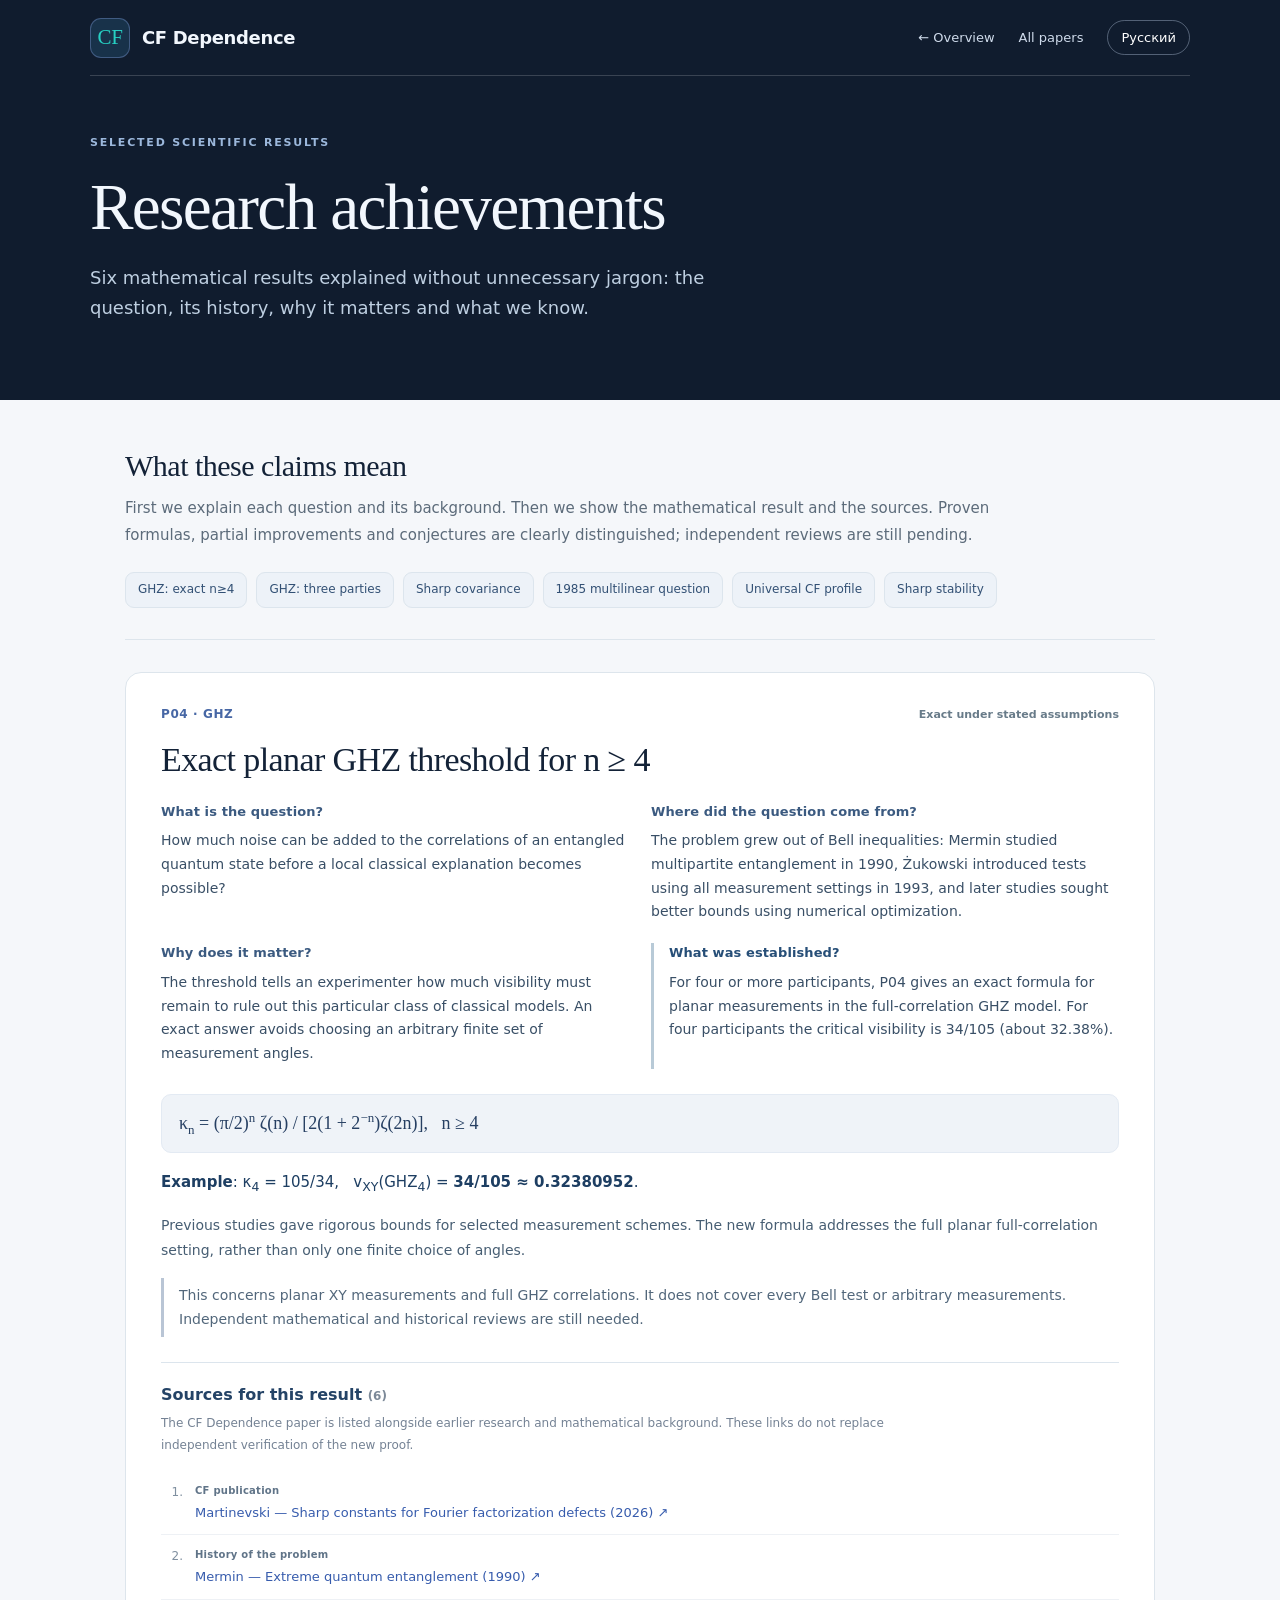
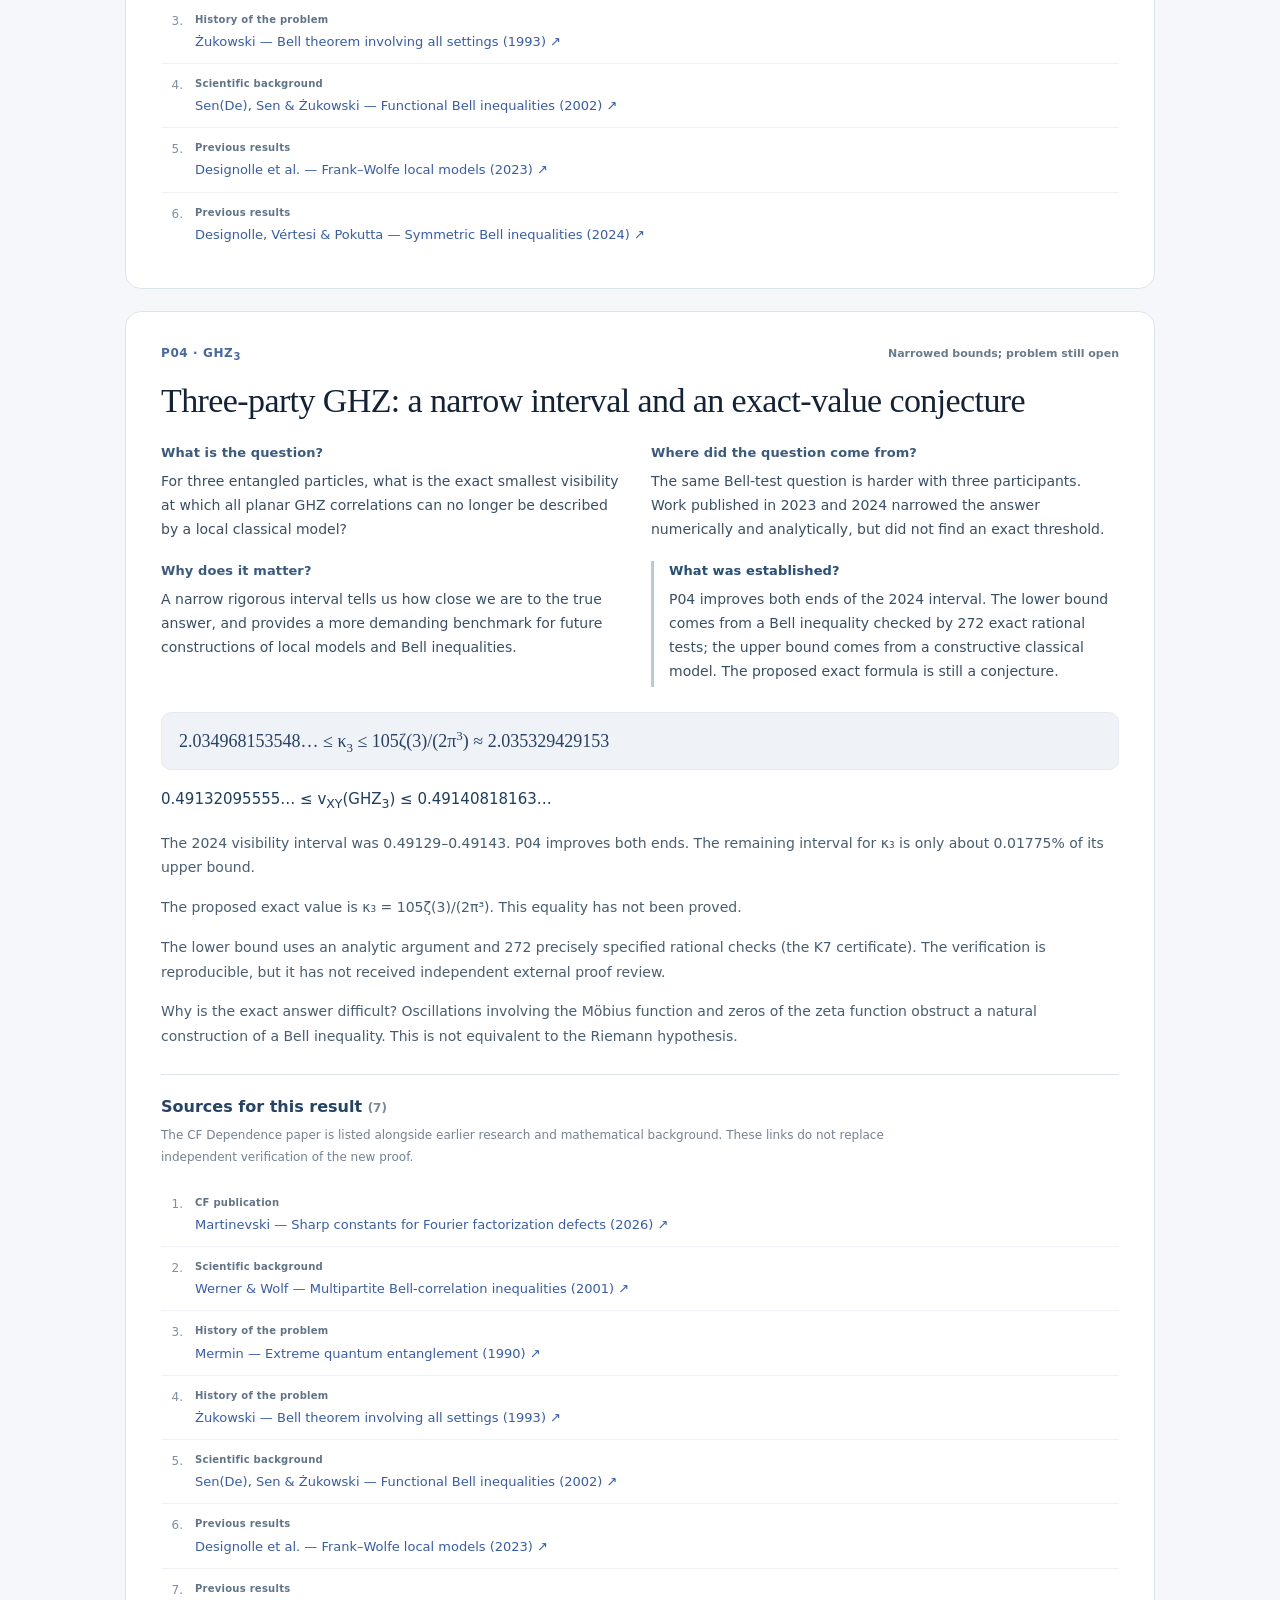
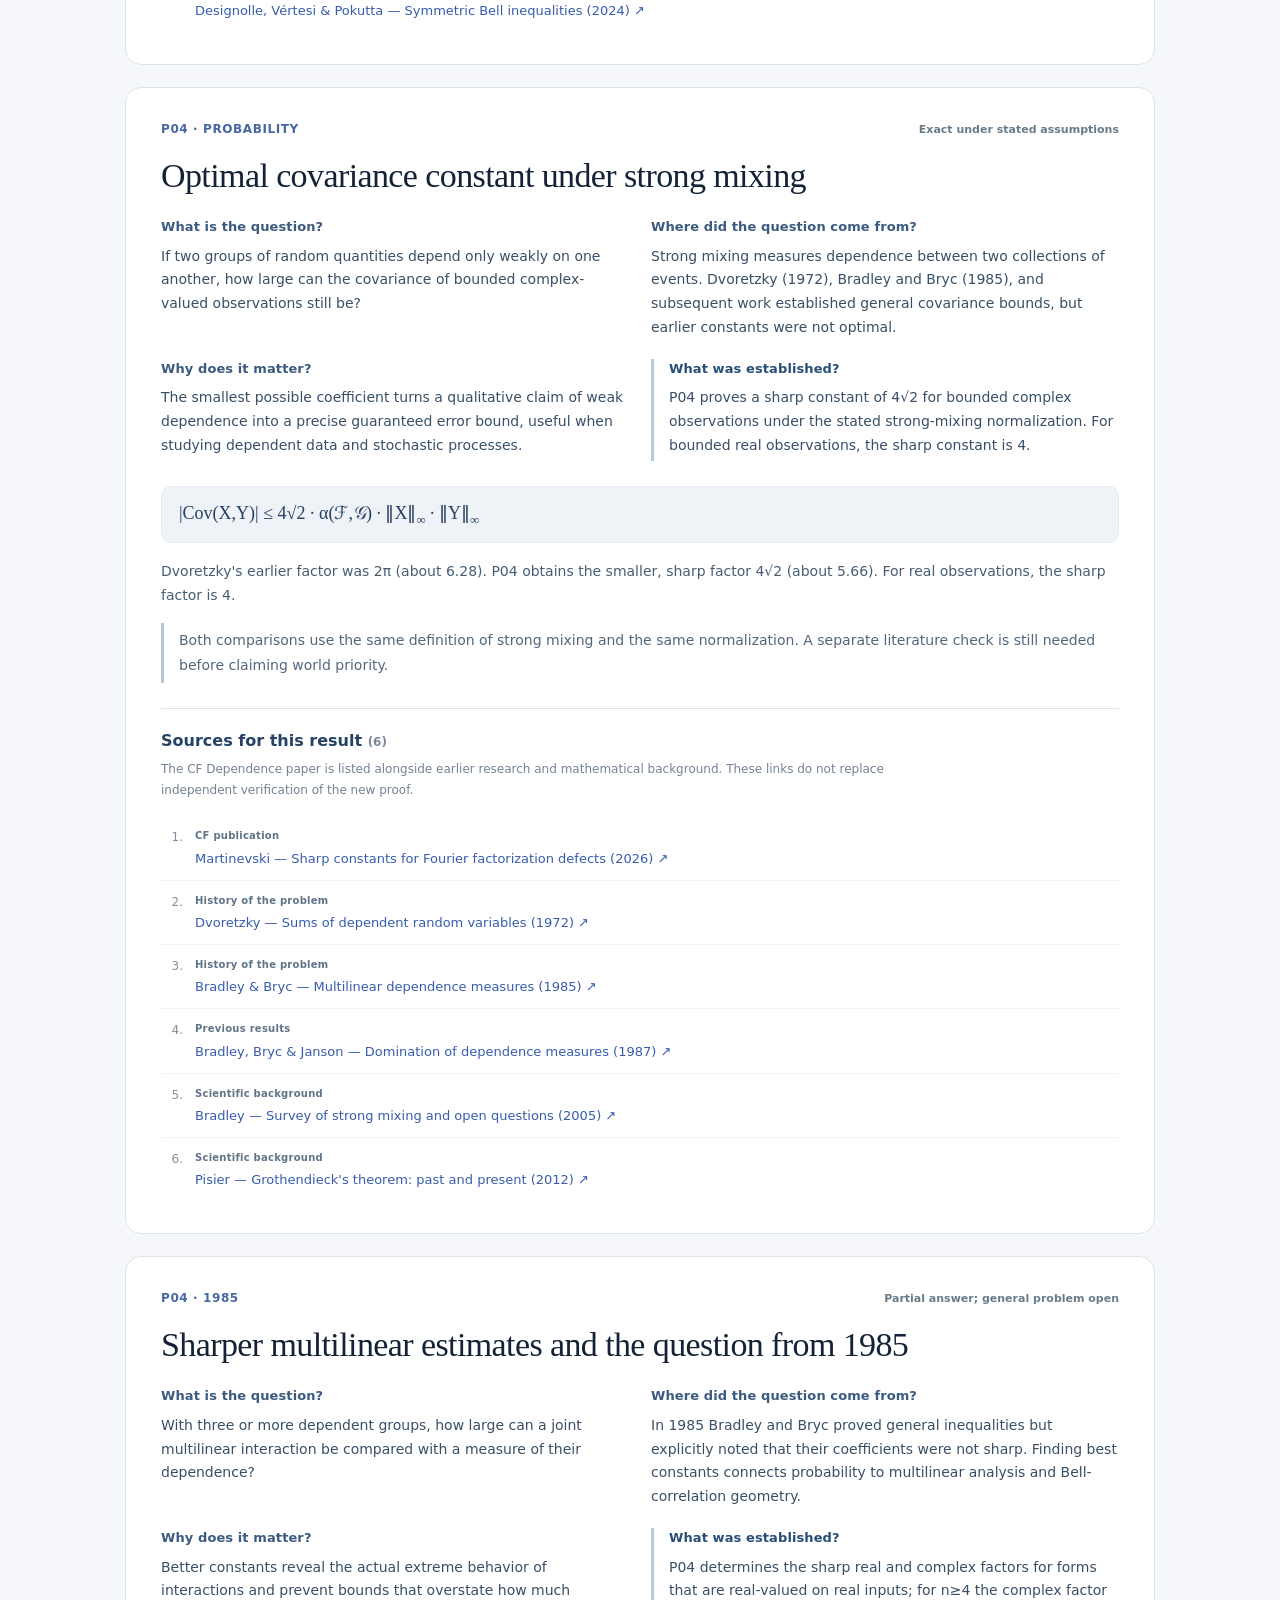
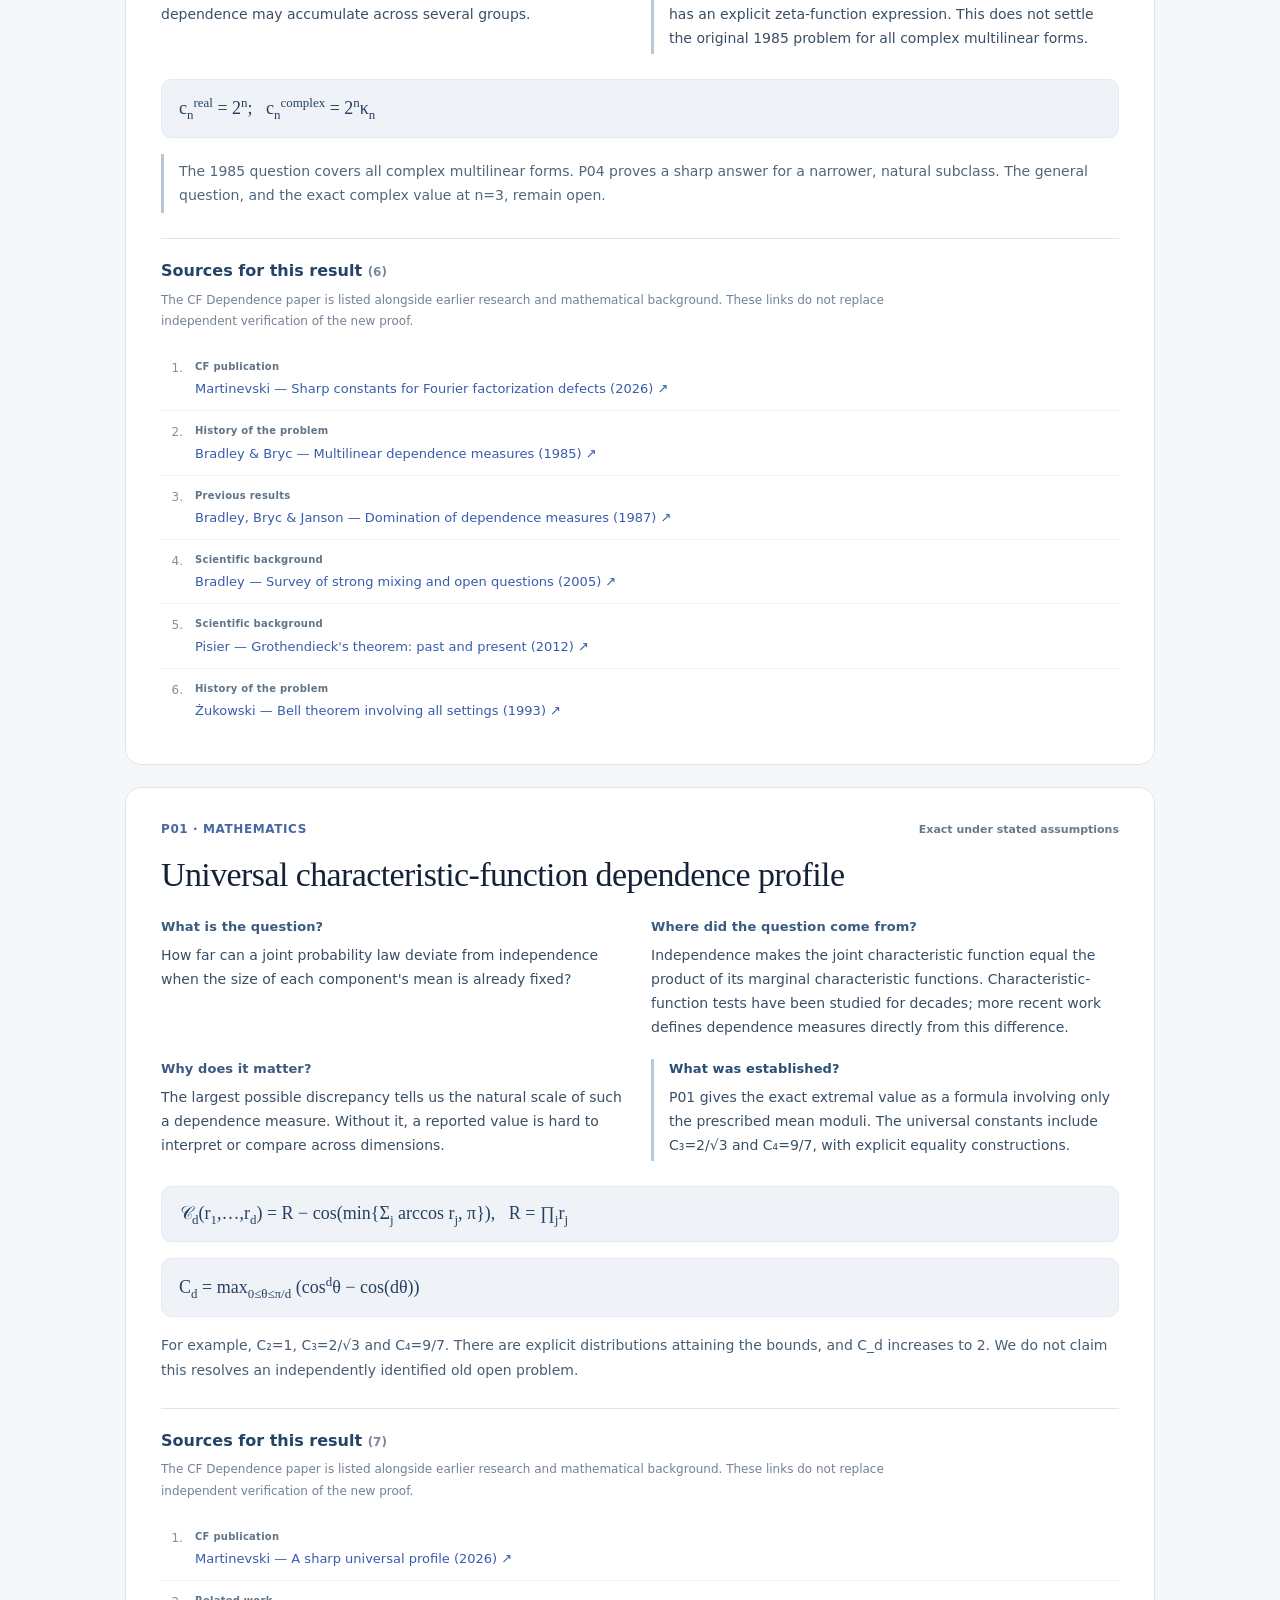
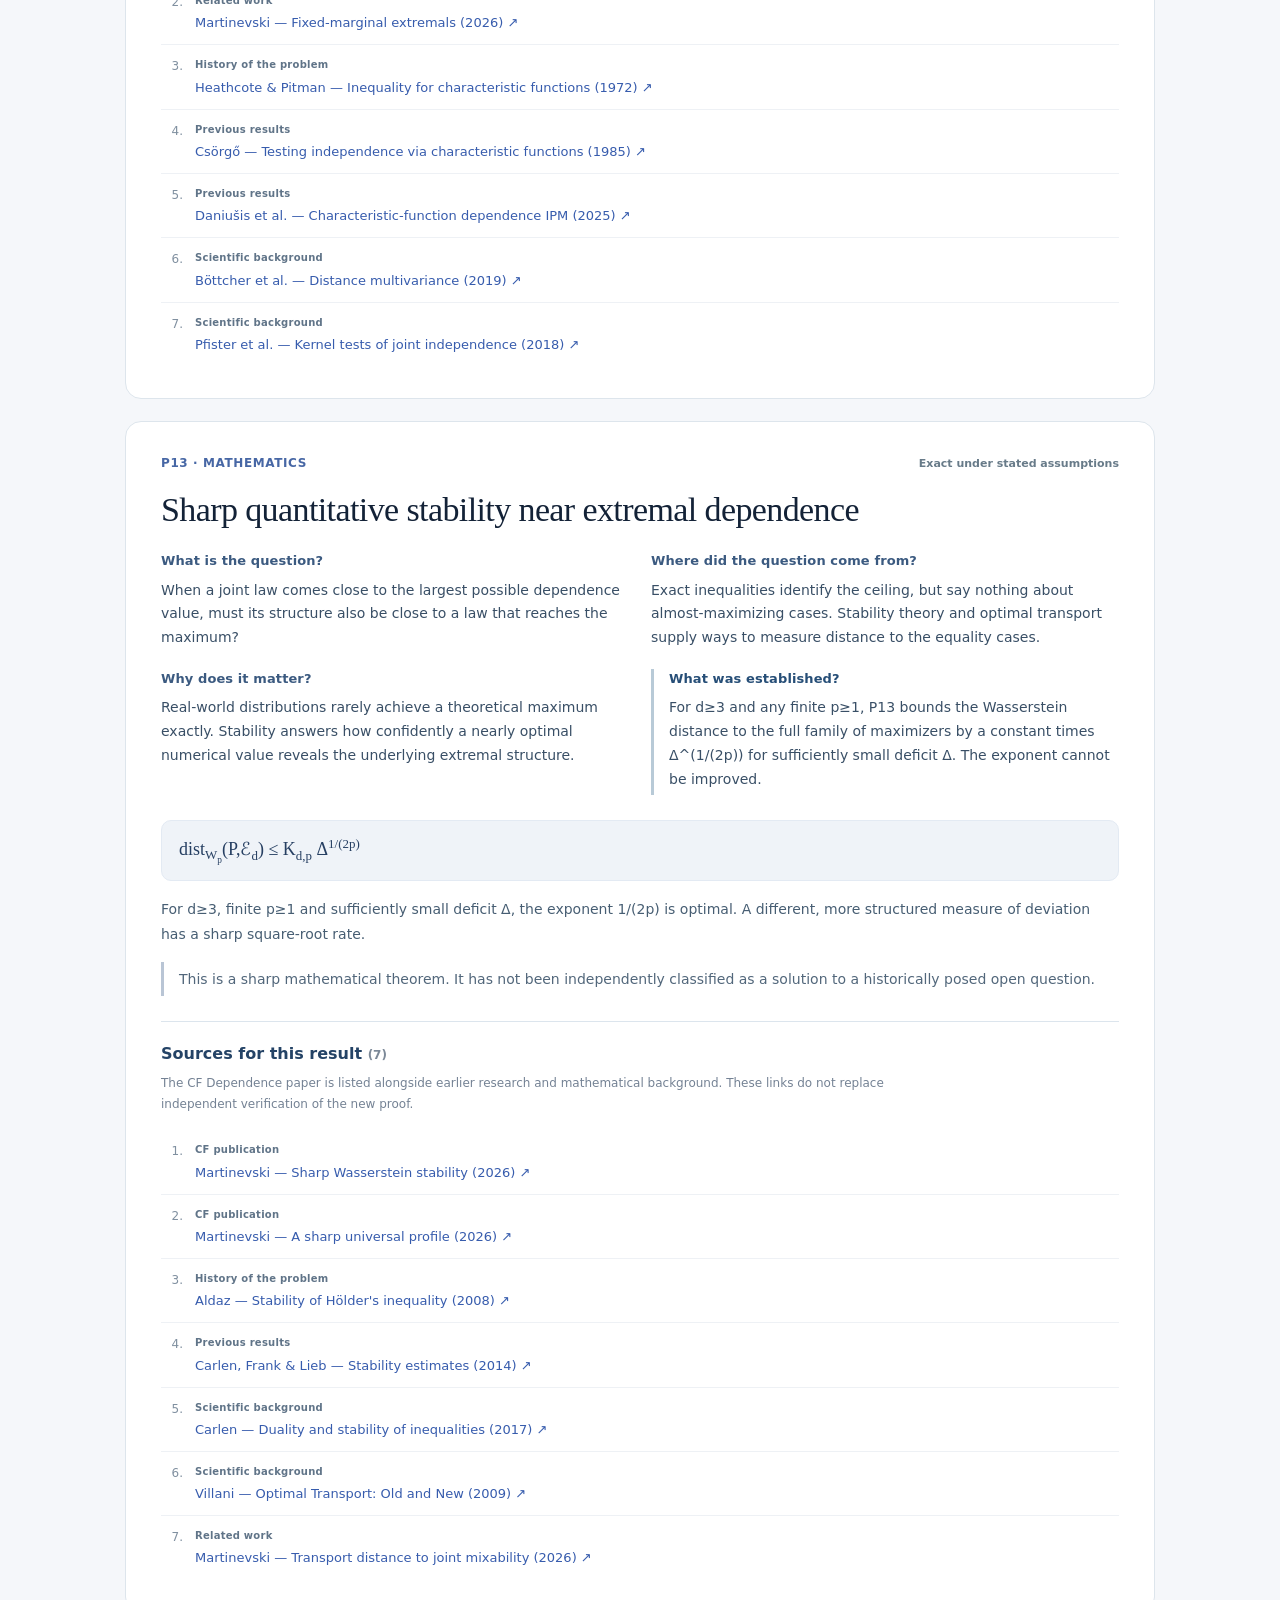
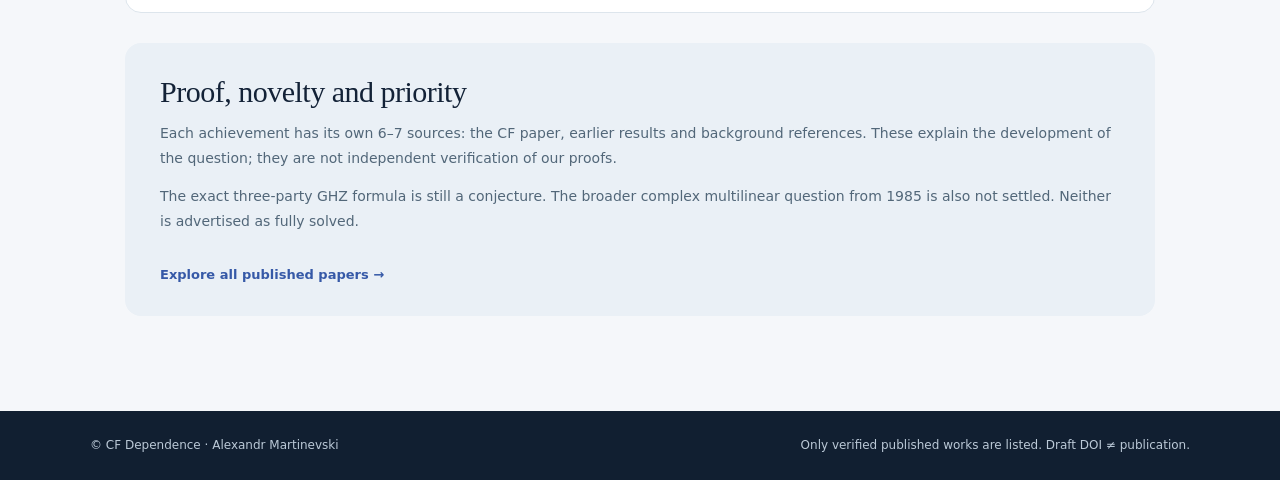
==== commit cdea42e9: "Use public Werner–Wolf DOI instead of inaccessible private supplement link" ====
--- a/website/achievements.html
+++ b/website/achievements.html
@@ -121,7 +121,7 @@
         <p data-i18n="achievementSourcesExplanation">The author's result is listed alongside earlier research and broader background. Background citations are not independent verification of the new theorem.</p>
         <ol class="achievement-references" aria-label="References for this achievement">
           <li><span class="achievement-ref-number">1.</span><div class="achievement-ref-body"><span class="achievement-ref-role" data-i18n="sourceRoleOur">Our</span><a href="https://doi.org/10.5281/zenodo.23356091" target="_blank" rel="noopener noreferrer">Martinevski — Sharp constants for Fourier factorization defects (2026) ↗</a></div></li>
-          <li><span class="achievement-ref-number">2.</span><div class="achievement-ref-body"><span class="achievement-ref-role" data-i18n="sourceRoleProof">Proof</span><a href="https://github.com/alexmartinevski/CF-Dependence/blob/main/RELEASES/CF_V6_S8/P04_GHZ_K7_SUPPLEMENT_CF_V6_S8.pdf" target="_blank" rel="noopener noreferrer">Martinevski — GHZ K7 reproducible proof supplement (2026) ↗</a></div></li>
+          <li><span class="achievement-ref-number">2.</span><div class="achievement-ref-body"><span class="achievement-ref-role" data-i18n="sourceRoleBackground">Background</span><a href="https://doi.org/10.1103/PhysRevA.64.032112" target="_blank" rel="noopener noreferrer">Werner &amp; Wolf — Multipartite Bell-correlation inequalities (2001) ↗</a></div></li>
           <li><span class="achievement-ref-number">3.</span><div class="achievement-ref-body"><span class="achievement-ref-role" data-i18n="sourceRoleOrigin">Origin</span><a href="https://doi.org/10.1103/PhysRevLett.65.1838" target="_blank" rel="noopener noreferrer">Mermin — Extreme quantum entanglement (1990) ↗</a></div></li>
           <li><span class="achievement-ref-number">4.</span><div class="achievement-ref-body"><span class="achievement-ref-role" data-i18n="sourceRoleOrigin">Origin</span><a href="https://doi.org/10.1016/0375-9601(93)90002-H" target="_blank" rel="noopener noreferrer">Żukowski — Bell theorem involving all settings (1993) ↗</a></div></li>
           <li><span class="achievement-ref-number">5.</span><div class="achievement-ref-body"><span class="achievement-ref-role" data-i18n="sourceRoleBackground">Background</span><a href="https://doi.org/10.1103/PhysRevA.66.062318" target="_blank" rel="noopener noreferrer">Sen(De), Sen &amp; Żukowski — Functional Bell inequalities (2002) ↗</a></div></li>
--- a/website/assets/site.css
+++ b/website/assets/site.css
@@ -198,3 +198,40 @@
  .achievement-equation{font-size:16px;padding:12px;white-space:normal;overflow-wrap:anywhere}
  .achievement-editorial{padding:25px 22px}
 }
+
+/* Achievement readability: question, origin, importance, then the mathematical answer. */
+.achievement-explanation{display:grid;grid-template-columns:repeat(2,minmax(0,1fr));gap:16px 22px;
+  margin:21px 0 25px}
+.achievement-explanation-part{min-width:0;padding:0 0 3px}
+.achievement-explanation-part h3{color:#3b5a80;font-size:13px;font-weight:750;line-height:1.5;
+  letter-spacing:.1px;margin:0 0 8px}
+.achievement-feature .achievement-explanation-part p{font-size:14px;line-height:1.7;
+  margin:0;color:#394f66}
+.achievement-explanation-part:nth-child(4){border-left:3px solid #b8cad7;padding-left:15px}
+.achievement-feature .achievement-explanation-part:nth-child(4) h3{color:#264e77}
+.achievement-sources{margin:25px 0 0;border-top:1px solid #dce5ed;padding-top:21px}
+.achievement-sources h3{font:700 16px/1.4 system-ui,-apple-system,"Segoe UI",Arial,sans-serif;
+  color:#244366;margin:0 0 7px}
+.achievement-sources-count{font-size:12px;font-weight:550;color:#7c8998}
+.achievement-feature .achievement-sources p{font-size:12px;color:#748294;max-width:750px;margin:0 0 16px}
+.achievement-references{list-style:none;margin:0;padding:0;display:grid;gap:1px}
+.achievement-references li{display:flex;align-items:flex-start;gap:12px;border-bottom:1px solid #eef1f5;
+  padding:11px 5px;min-width:0}
+.achievement-references li:last-child{border-bottom:0}
+.achievement-ref-number{font-size:12px;font-variant-numeric:tabular-nums;color:#8090a0;
+  flex:0 0 17px;text-align:right;line-height:1.6}
+.achievement-ref-body{min-width:0;display:flex;align-items:flex-start;justify-content:space-between;
+  flex-wrap:wrap;gap:4px 10px;flex-direction:column}
+.achievement-ref-role{font-size:10px;color:#607488;font-weight:750;letter-spacing:.25px}
+.achievement-ref-body a{font-size:13px;line-height:1.55;font-weight:500;color:#375cad;
+  overflow-wrap:anywhere;text-decoration:none}
+.achievement-ref-body a:hover{text-decoration:underline}
+@media(max-width:780px){
+ .achievement-explanation{grid-template-columns:1fr;gap:16px;margin:18px 0 24px}
+ .achievement-explanation-part{padding-bottom:0}
+ .achievement-explanation-part:nth-child(4){padding-left:13px}
+ .achievement-feature .achievement-explanation-part p{font-size:14px}
+ .achievement-sources{margin-top:22px}
+ .achievement-references li{padding:11px 0;gap:10px}
+ .achievement-ref-body a{font-size:13px}
+}
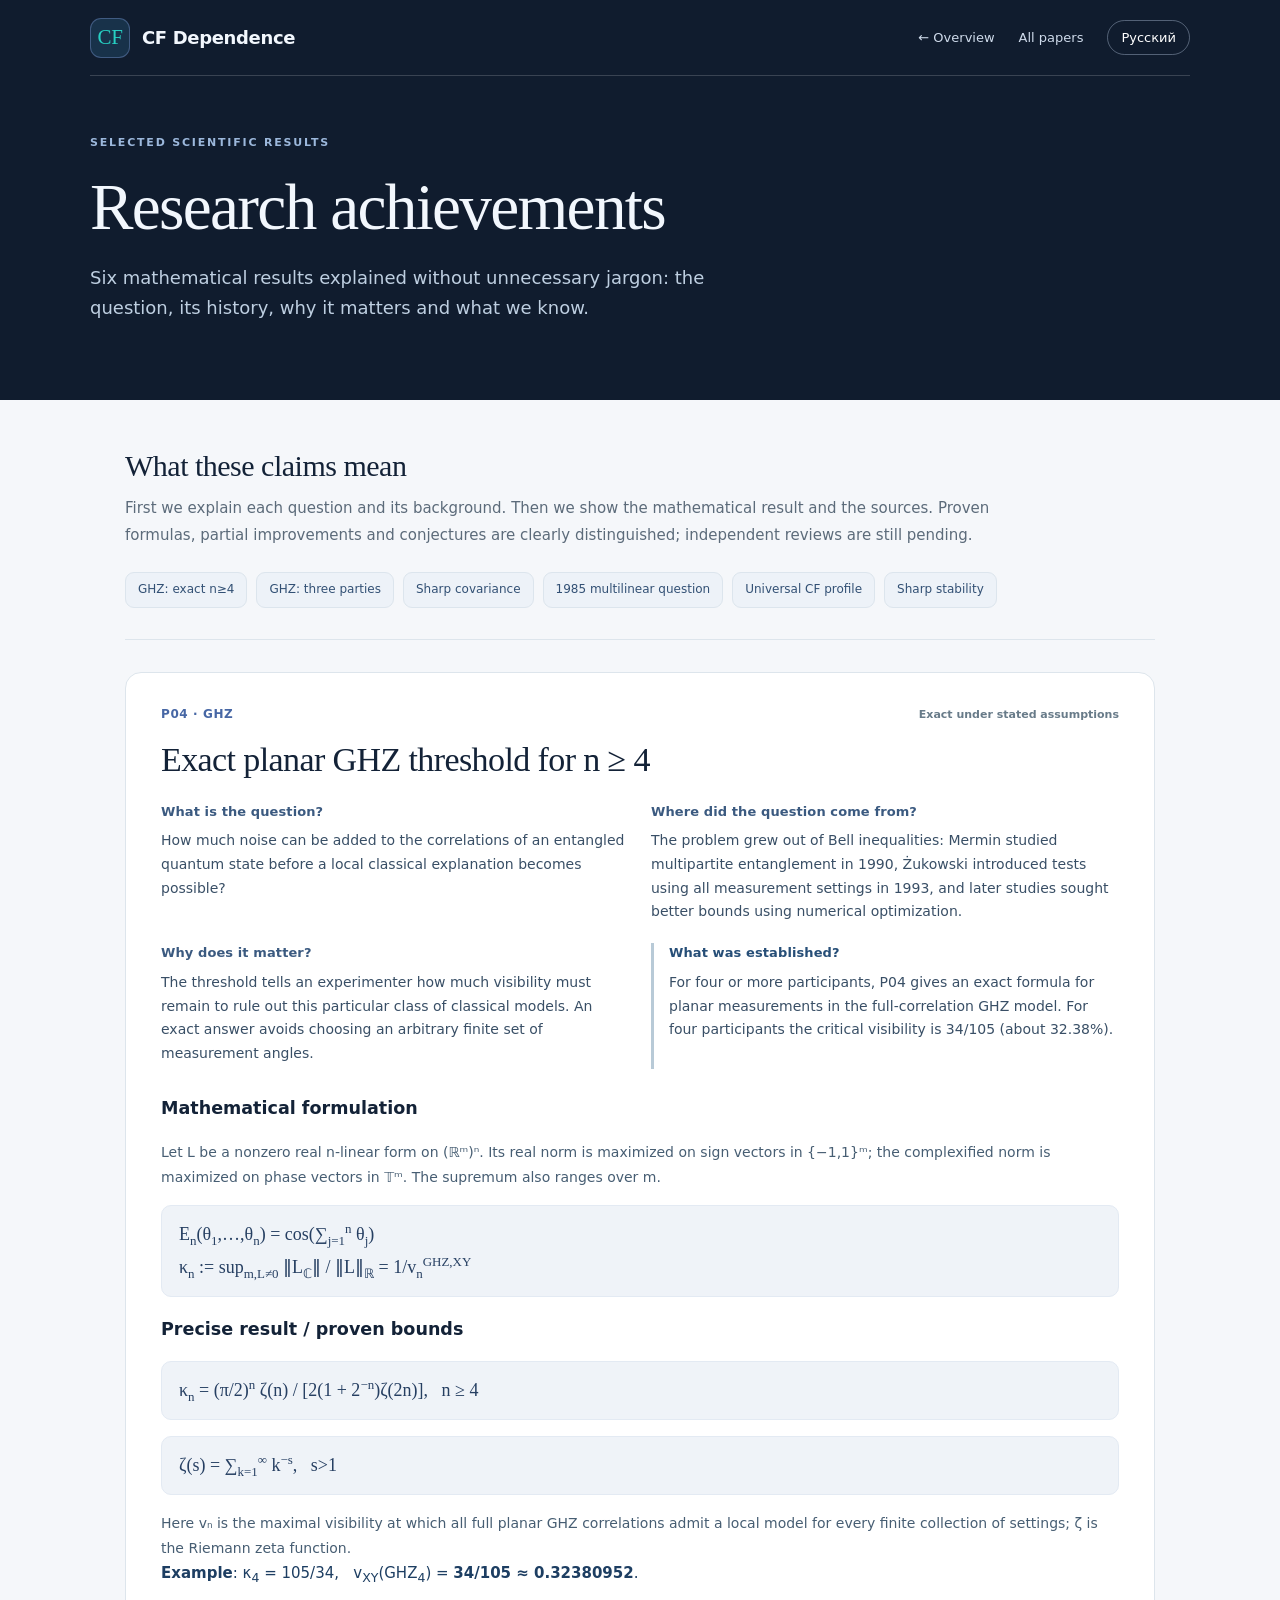
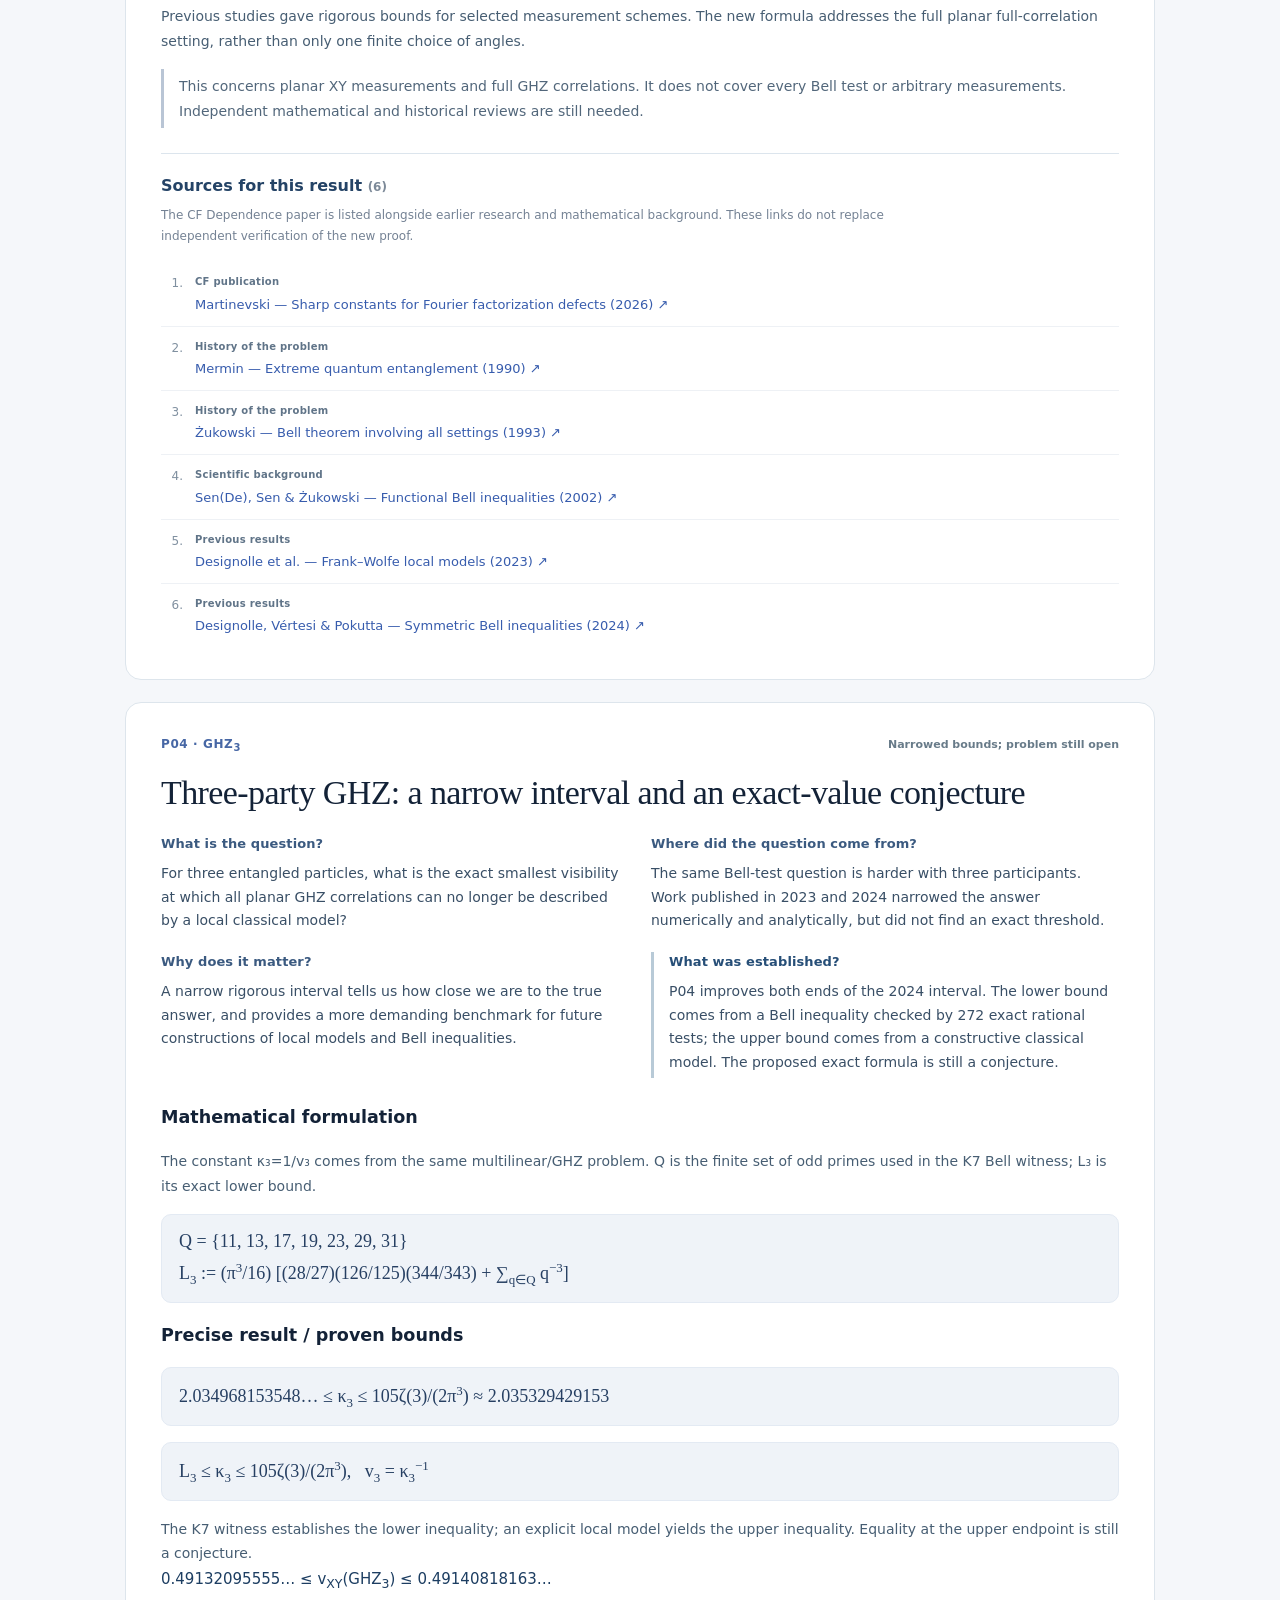
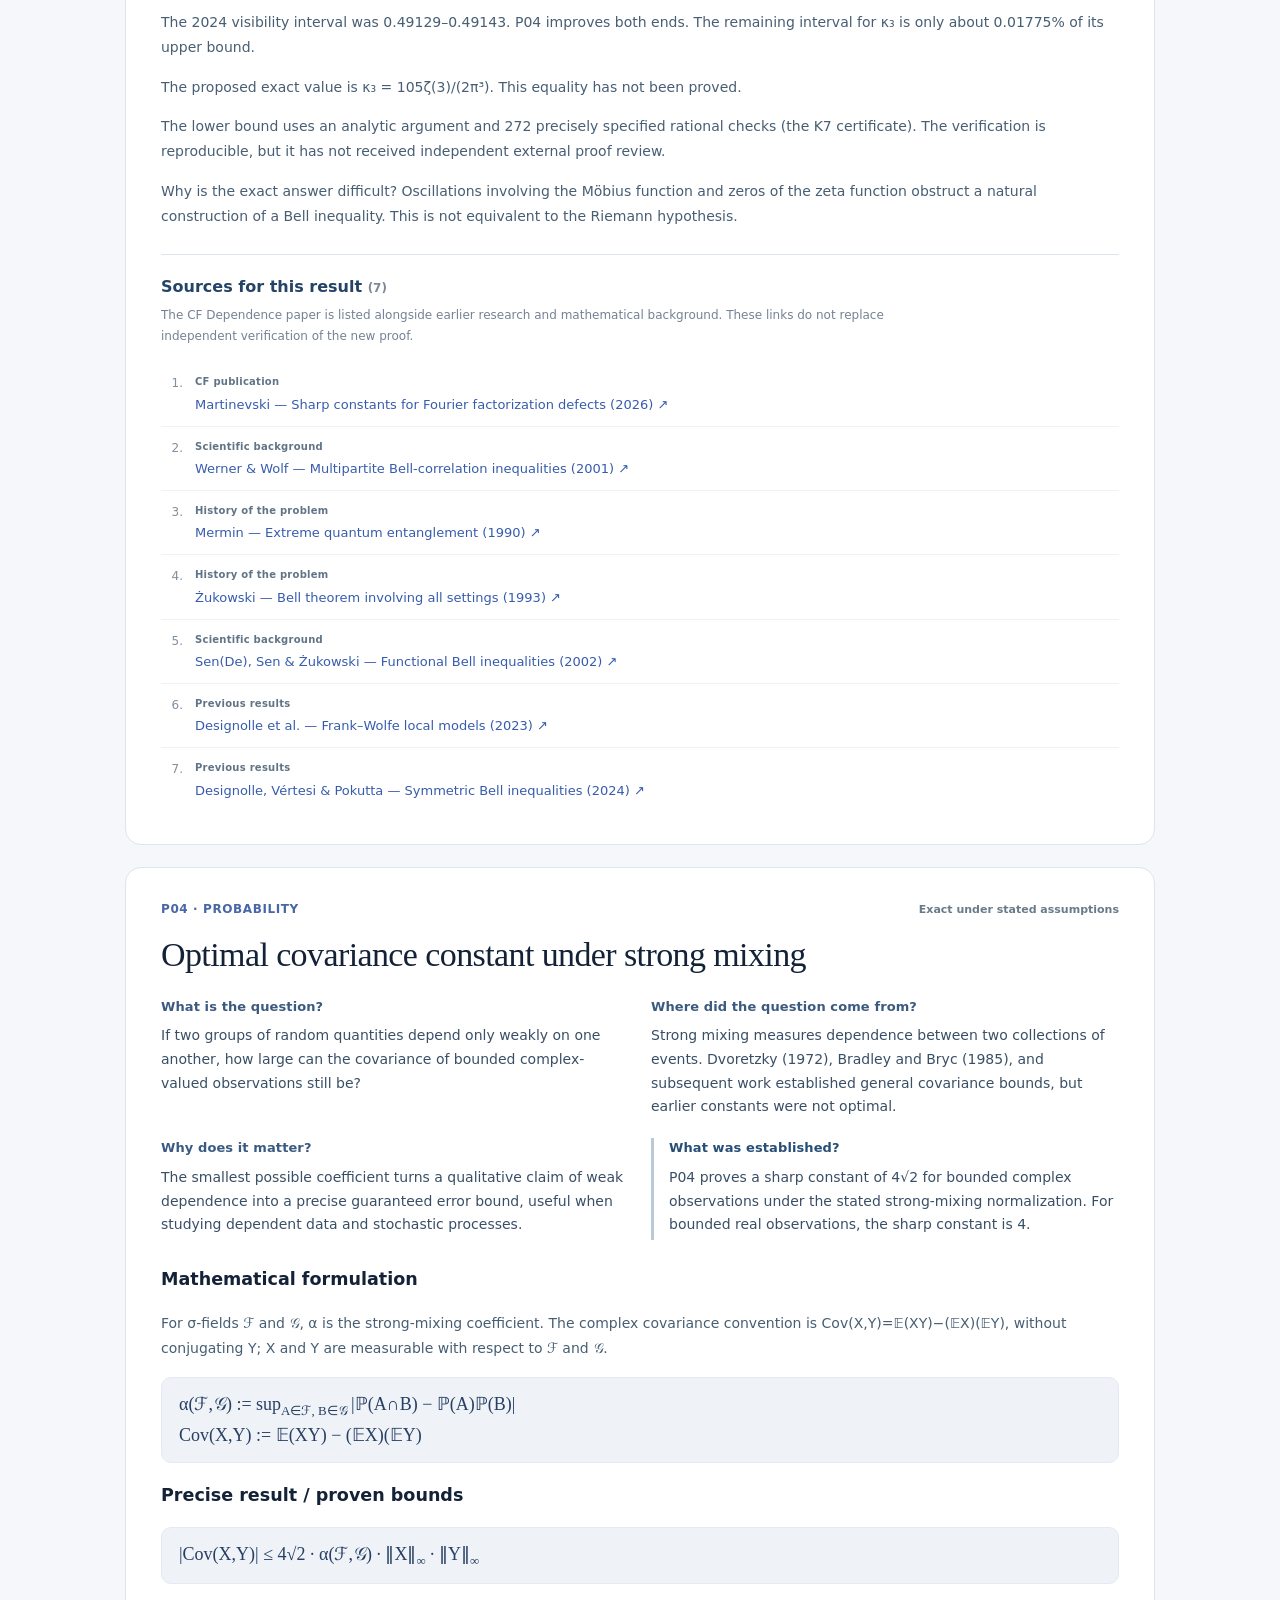
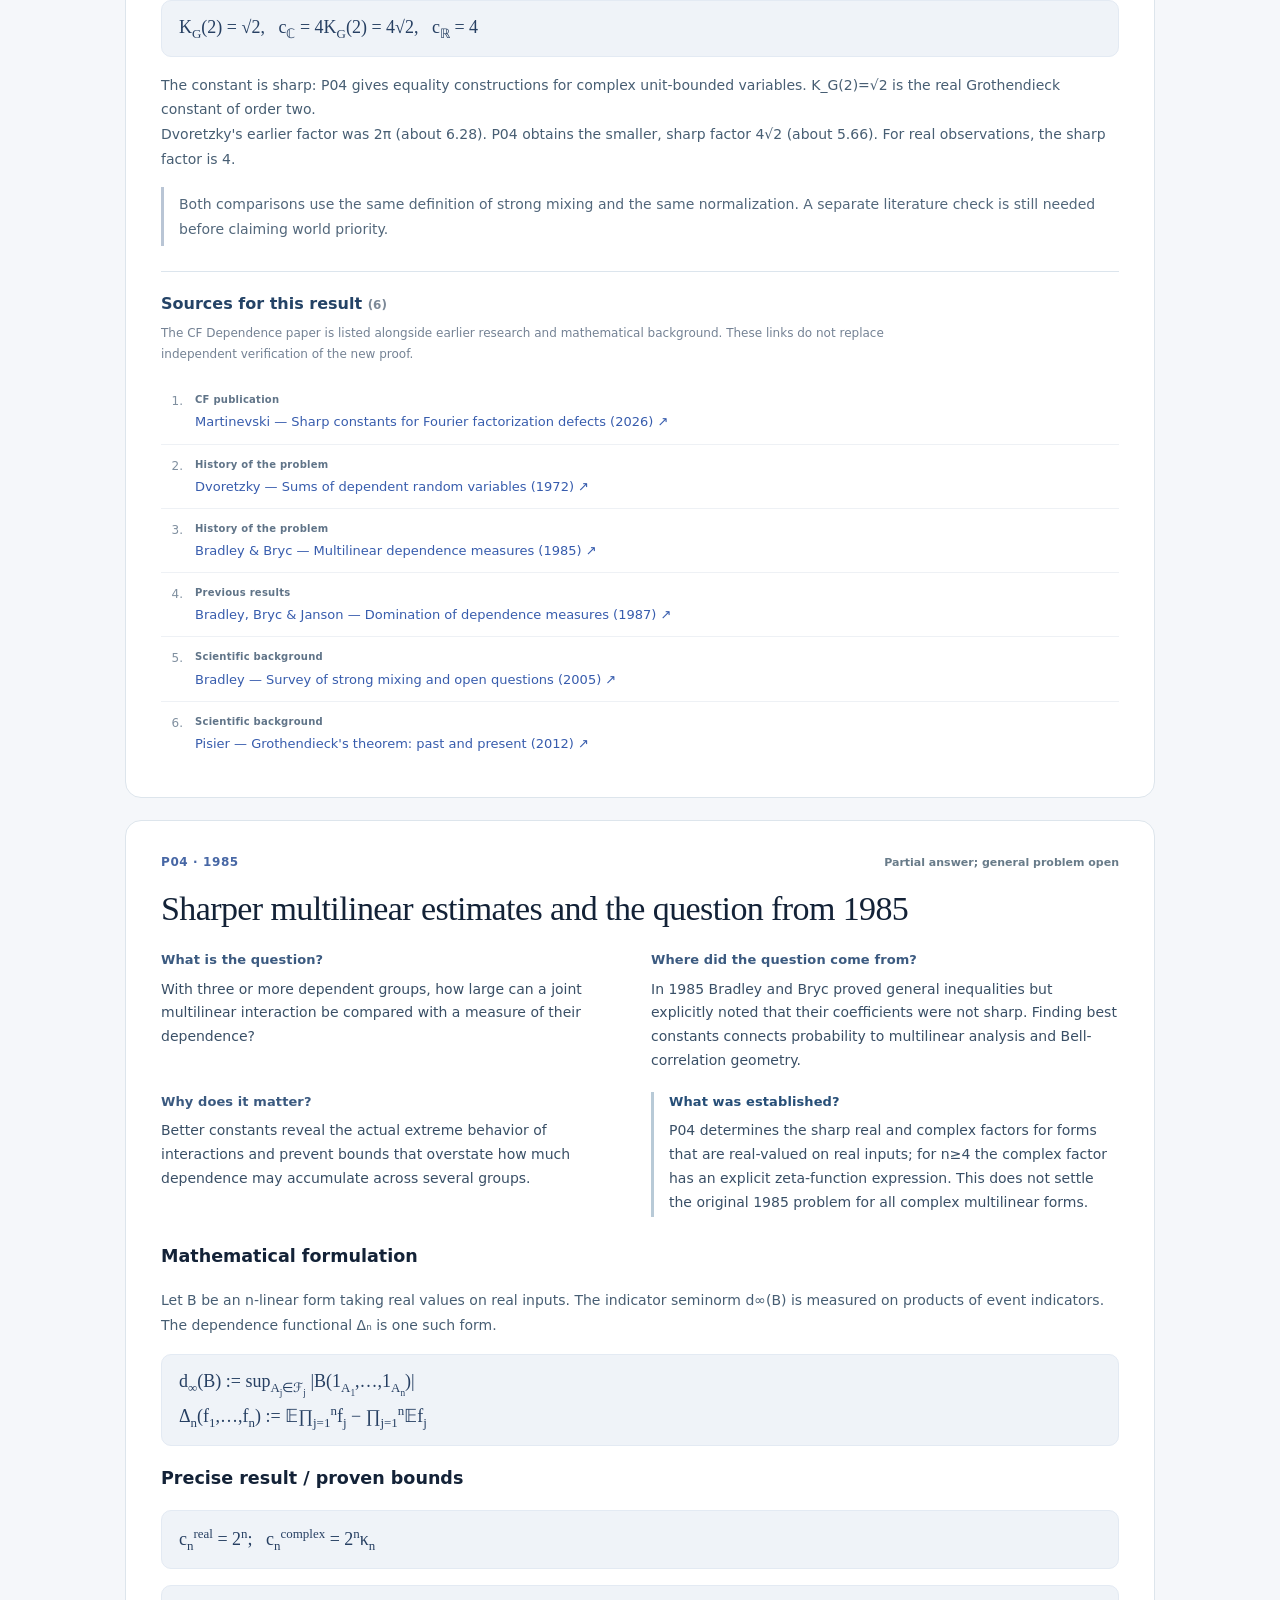
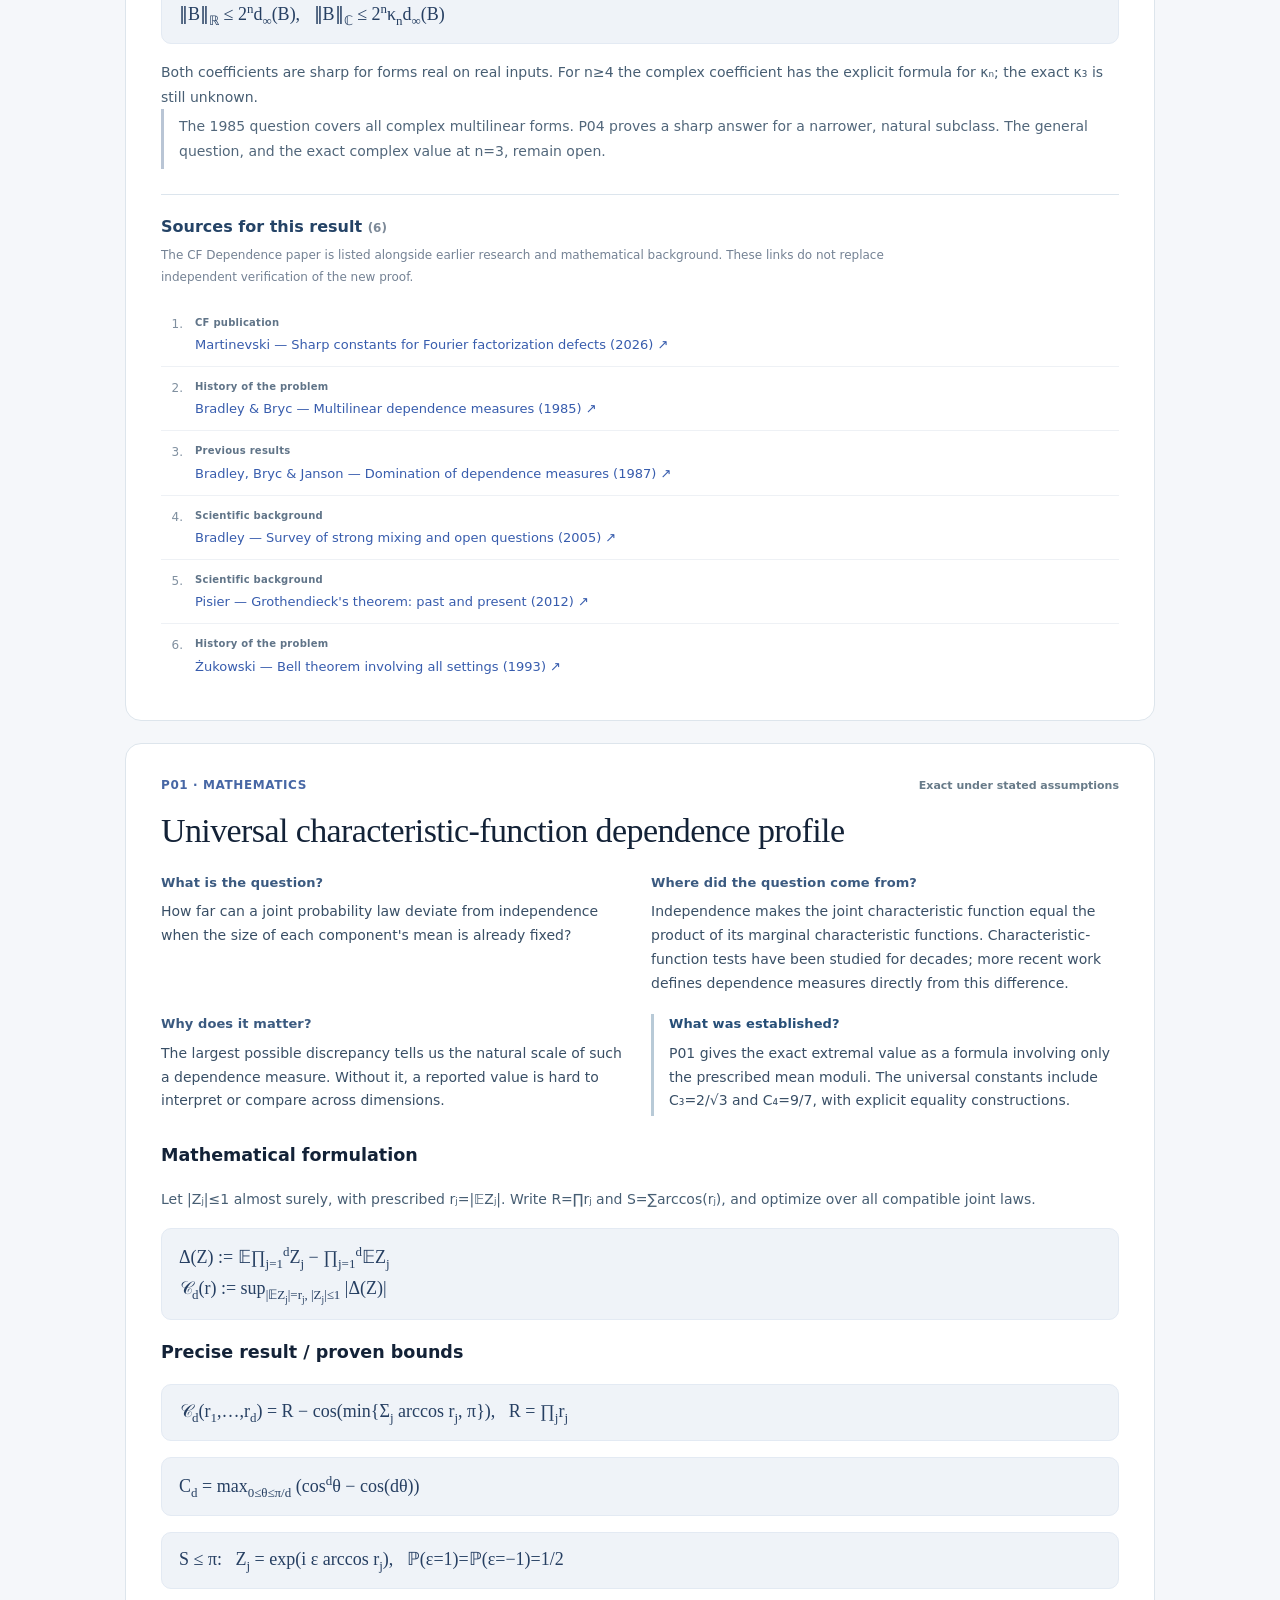
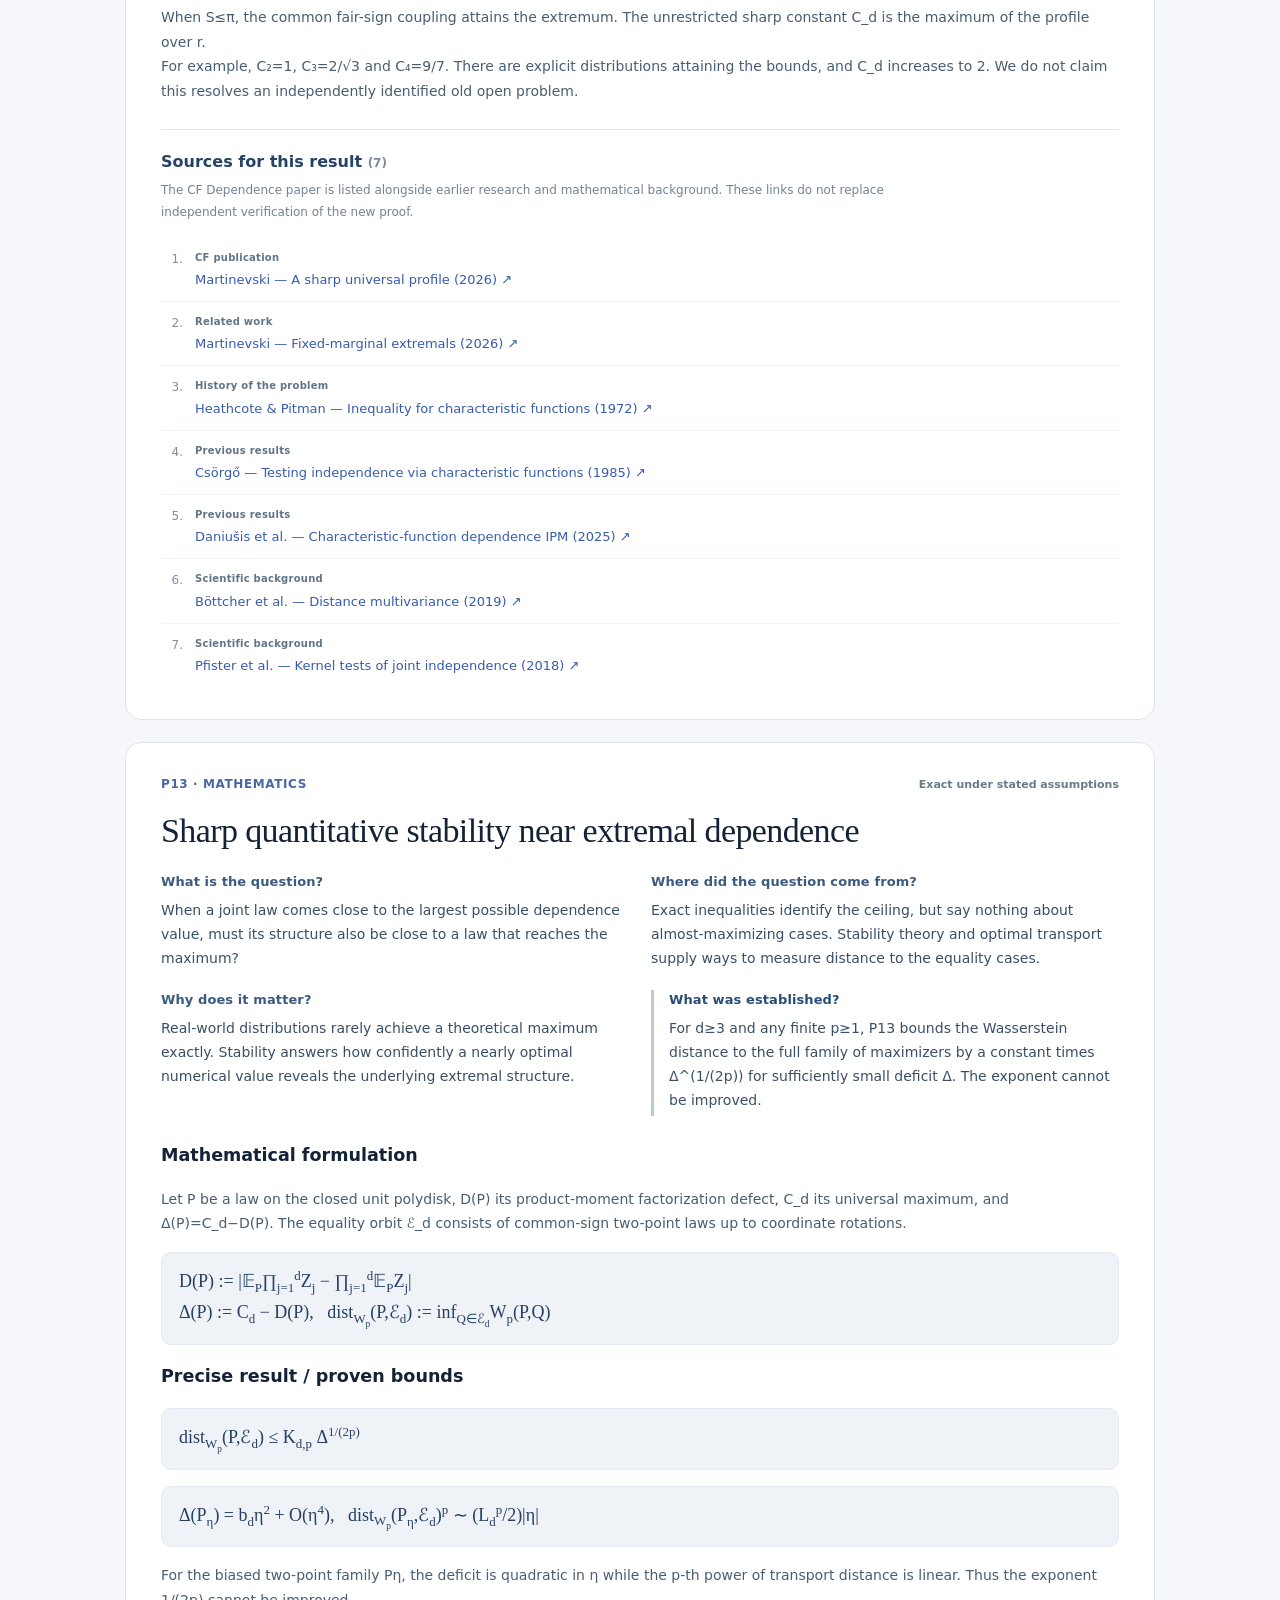
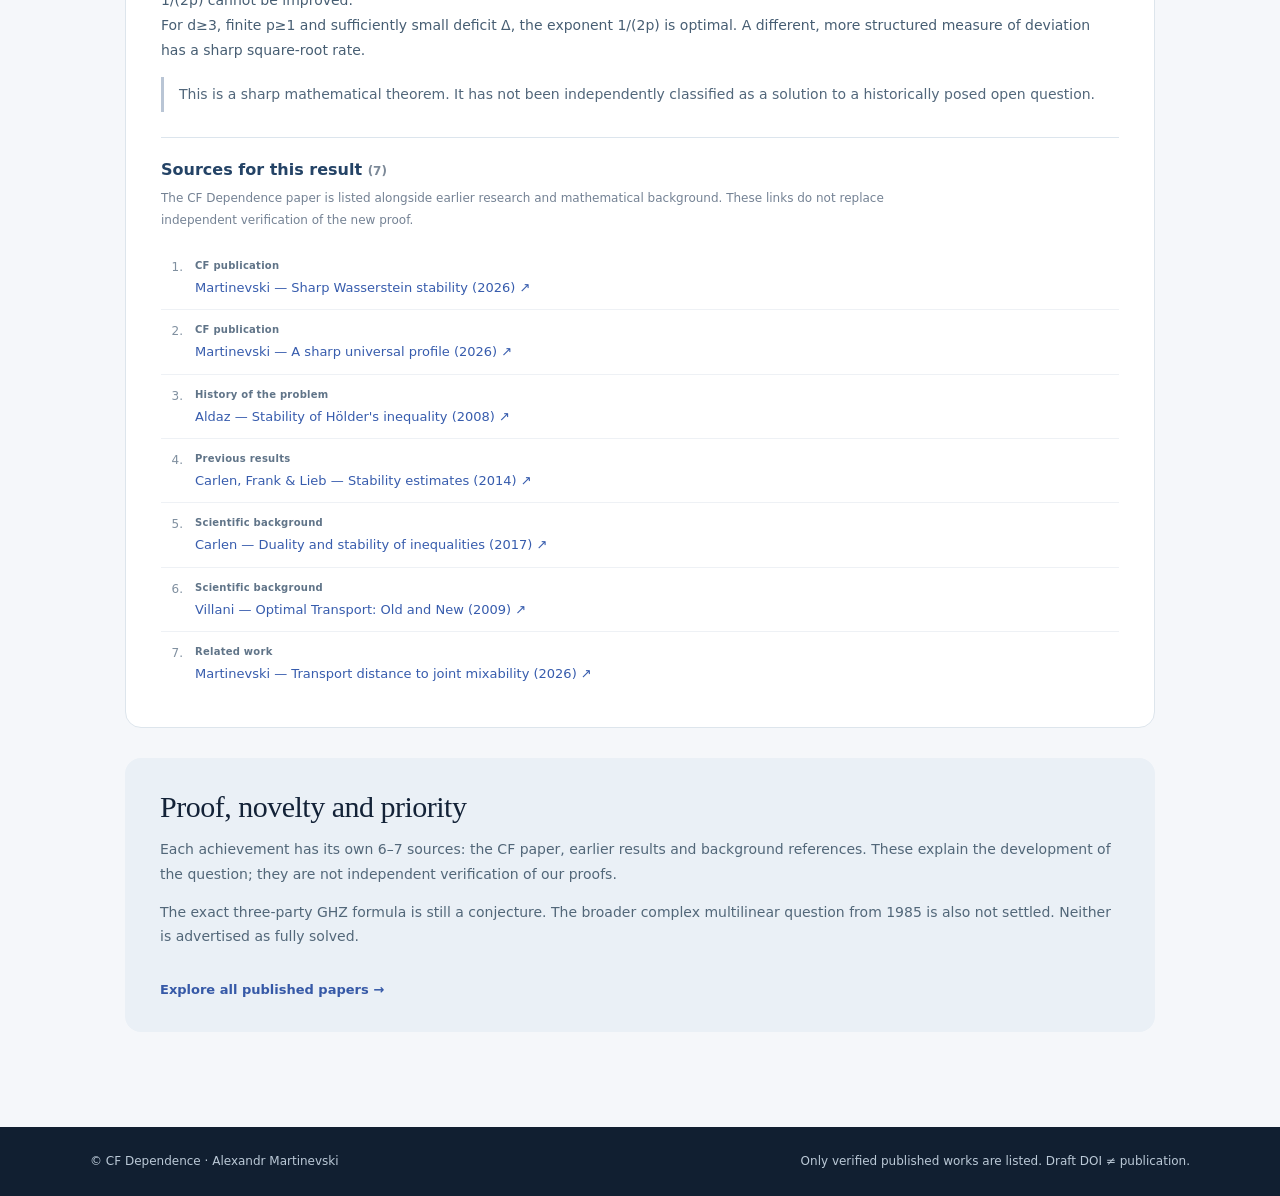
==== commit a0624e11: "Add exact mathematical problem definitions, conditions and sharpness formulas" ====
--- a/website/achievements.html
+++ b/website/achievements.html
@@ -67,9 +67,23 @@
         <p data-i18n="achievementGhzExactAnswer">For four or more participants, P04 gives an exact formula for planar measurements in the full-correlation GHZ model. For four participants the critical visibility is 34/105 (about 32.38%).</p>
       </div>
       </div>
-      <div class="achievement-equation" role="math" aria-label="kappa n equals pi over two to power n times zeta n divided by two times one plus two to negative n times zeta two n">
+            <div class="achievement-math-context">
+        <h3 data-i18n="achievementMathSetupTitle">Mathematical formulation</h3>
+        <p class="achievement-math-notation" data-i18n="achievementGhzExactMathNotation">Let L be a nonzero real n-linear form on (ℝᵐ)ⁿ. Its real norm is maximized on sign vectors in {−1,1}ᵐ; the complexified norm is maximized on phase vectors in 𝕋ᵐ. The supremum also ranges over m.</p>
+        <div class="achievement-equation achievement-equation-setup" role="math">
+          <div class="math-line">E<sub>n</sub>(θ<sub>1</sub>,…,θ<sub>n</sub>) = cos(∑<sub>j=1</sub><sup>n</sup> θ<sub>j</sub>)</div>
+          <div class="math-line">κ<sub>n</sub> := sup<sub>m,L≠0</sub> ‖L<sub>ℂ</sub>‖ / ‖L‖<sub>ℝ</sub> = 1/v<sub>n</sub><sup>GHZ,XY</sup></div>
+        </div>
+        <h3 data-i18n="achievementMathResultTitle">Precise result / proven bounds</h3>
+      </div>
+<div class="achievement-equation" role="math" aria-label="kappa n equals pi over two to power n times zeta n divided by two times one plus two to negative n times zeta two n">
         κ<sub>n</sub> = (π/2)<sup>n</sup> ζ(n) / [2(1 + 2<sup>−n</sup>)ζ(2n)], &nbsp; n ≥ 4
       </div>
+      <div class="achievement-math-after">
+        <div class="achievement-equation achievement-equation-extra" role="math"><div class="math-line">ζ(s) = ∑<sub>k=1</sub><sup>∞</sup> k<sup>−s</sup>, &nbsp; s&gt;1</div></div>
+        <p class="achievement-math-notation" data-i18n="achievementGhzExactMathDetail">Here vₙ is the maximal visibility at which all full planar GHZ correlations admit a local model for every finite collection of settings; ζ is the Riemann zeta function.</p>
+      </div>
+
       <p class="achievement-result-line"><strong data-i18n="achievementExample">Example</strong>: κ<sub>4</sub> = 105/34, &nbsp; v<sub>XY</sub>(GHZ<sub>4</sub>) = <strong>34/105 ≈ 0.32380952</strong>.</p>
       <p data-i18n="achievementGhzExactImportance">Previous studies gave rigorous bounds for selected measurement schemes. The new formula addresses the full planar full-correlation setting, rather than only one finite choice of angles.</p>
       <p class="achievement-limitation" data-i18n="achievementGhzExactScope">This concerns planar XY measurements and full GHZ correlations. It does not cover every Bell test or arbitrary measurements. Independent mathematical and historical reviews are still needed.</p>
@@ -108,9 +122,23 @@
         <p data-i18n="achievementGhzThreeAnswer">P04 improves both ends of the 2024 interval. The lower bound comes from a Bell inequality checked by 272 exact rational tests; the upper bound comes from a constructive classical model. The proposed exact formula is still a conjecture.</p>
       </div>
       </div>
-      <div class="achievement-equation" role="math">
+            <div class="achievement-math-context">
+        <h3 data-i18n="achievementMathSetupTitle">Mathematical formulation</h3>
+        <p class="achievement-math-notation" data-i18n="achievementGhzThreeMathNotation">The constant κ₃=1/v₃ comes from the same multilinear/GHZ problem. Q is the finite set of odd primes used in the K7 Bell witness; L₃ is its exact lower bound.</p>
+        <div class="achievement-equation achievement-equation-setup" role="math">
+          <div class="math-line">Q = {11, 13, 17, 19, 23, 29, 31}</div>
+          <div class="math-line">L<sub>3</sub> := (π<sup>3</sup>/16) [(28/27)(126/125)(344/343) + ∑<sub>q∈Q</sub> q<sup>−3</sup>]</div>
+        </div>
+        <h3 data-i18n="achievementMathResultTitle">Precise result / proven bounds</h3>
+      </div>
+<div class="achievement-equation" role="math">
         2.034968153548… ≤ κ<sub>3</sub> ≤ 105ζ(3)/(2π<sup>3</sup>) ≈ 2.035329429153
       </div>
+      <div class="achievement-math-after">
+        <div class="achievement-equation achievement-equation-extra" role="math"><div class="math-line">L<sub>3</sub> ≤ κ<sub>3</sub> ≤ 105ζ(3)/(2π<sup>3</sup>), &nbsp; v<sub>3</sub> = κ<sub>3</sub><sup>−1</sup></div></div>
+        <p class="achievement-math-notation" data-i18n="achievementGhzThreeMathDetail">The K7 witness establishes the lower inequality; an explicit local model yields the upper inequality. Equality at the upper endpoint is still a conjecture.</p>
+      </div>
+
       <p class="achievement-result-line">0.49132095555… ≤ v<sub>XY</sub>(GHZ<sub>3</sub>) ≤ 0.49140818163…</p>
       <p data-i18n="achievementGhzThreeComparison">The 2024 visibility interval was 0.49129–0.49143. P04 improves both ends. The remaining interval for κ₃ is only about 0.01775% of its upper bound.</p>
       <p data-i18n="achievementGhzThreeConjecture">The proposed exact value is κ₃ = 105ζ(3)/(2π³). This equality has not been proved.</p>
@@ -152,9 +180,23 @@
         <p data-i18n="achievementMixingAnswer">P04 proves a sharp constant of 4√2 for bounded complex observations under the stated strong-mixing normalization. For bounded real observations, the sharp constant is 4.</p>
       </div>
       </div>
-      <div class="achievement-equation" role="math">
+            <div class="achievement-math-context">
+        <h3 data-i18n="achievementMathSetupTitle">Mathematical formulation</h3>
+        <p class="achievement-math-notation" data-i18n="achievementMixingMathNotation">For σ-fields ℱ and 𝒢, α is the strong-mixing coefficient. The complex covariance convention is Cov(X,Y)=𝔼(XY)−(𝔼X)(𝔼Y), without conjugating Y; X and Y are measurable with respect to ℱ and 𝒢.</p>
+        <div class="achievement-equation achievement-equation-setup" role="math">
+          <div class="math-line">α(ℱ,𝒢) := sup<sub>A∈ℱ, B∈𝒢</sub> |ℙ(A∩B) − ℙ(A)ℙ(B)|</div>
+          <div class="math-line">Cov(X,Y) := 𝔼(XY) − (𝔼X)(𝔼Y)</div>
+        </div>
+        <h3 data-i18n="achievementMathResultTitle">Precise result / proven bounds</h3>
+      </div>
+<div class="achievement-equation" role="math">
         |Cov(X,Y)| ≤ 4√2 · α(ℱ,𝒢) · ‖X‖<sub>∞</sub> · ‖Y‖<sub>∞</sub>
       </div>
+      <div class="achievement-math-after">
+        <div class="achievement-equation achievement-equation-extra" role="math"><div class="math-line">K<sub>G</sub>(2) = √2, &nbsp; c<sub>ℂ</sub> = 4K<sub>G</sub>(2) = 4√2, &nbsp; c<sub>ℝ</sub> = 4</div></div>
+        <p class="achievement-math-notation" data-i18n="achievementMixingMathDetail">The constant is sharp: P04 gives equality constructions for complex unit-bounded variables. K_G(2)=√2 is the real Grothendieck constant of order two.</p>
+      </div>
+
       <p data-i18n="achievementMixingHistory">Dvoretzky's earlier factor was 2π (about 6.28). P04 obtains the smaller, sharp factor 4√2 (about 5.66). For real observations, the sharp factor is 4.</p>
       <p class="achievement-limitation" data-i18n="achievementMixingScope">Both comparisons use the same definition of strong mixing and the same normalization. A separate literature check is still needed before claiming world priority.</p>
 <div class="achievement-sources">
@@ -192,10 +234,24 @@
         <p data-i18n="achievementMultilinearAnswer">P04 determines the sharp real and complex factors for forms that are real-valued on real inputs; for n≥4 the complex factor has an explicit zeta-function expression. This does not settle the original 1985 problem for all complex multilinear forms.</p>
       </div>
       </div>
-      <div class="achievement-equation" role="math">
+            <div class="achievement-math-context">
+        <h3 data-i18n="achievementMathSetupTitle">Mathematical formulation</h3>
+        <p class="achievement-math-notation" data-i18n="achievementMultilinearMathNotation">Let B be an n-linear form taking real values on real inputs. The indicator seminorm d∞(B) is measured on products of event indicators. The dependence functional Δₙ is one such form.</p>
+        <div class="achievement-equation achievement-equation-setup" role="math">
+          <div class="math-line">d<sub>∞</sub>(B) := sup<sub>A<sub>j</sub>∈ℱ<sub>j</sub></sub> |B(1<sub>A<sub>1</sub></sub>,…,1<sub>A<sub>n</sub></sub>)|</div>
+          <div class="math-line">Δ<sub>n</sub>(f<sub>1</sub>,…,f<sub>n</sub>) := 𝔼∏<sub>j=1</sub><sup>n</sup>f<sub>j</sub> − ∏<sub>j=1</sub><sup>n</sup>𝔼f<sub>j</sub></div>
+        </div>
+        <h3 data-i18n="achievementMathResultTitle">Precise result / proven bounds</h3>
+      </div>
+<div class="achievement-equation" role="math">
         c<sub>n</sub><sup>real</sup> = 2<sup>n</sup>; &nbsp;
         c<sub>n</sub><sup>complex</sup> = 2<sup>n</sup>κ<sub>n</sub>
       </div>
+      <div class="achievement-math-after">
+        <div class="achievement-equation achievement-equation-extra" role="math"><div class="math-line">‖B‖<sub>ℝ</sub> ≤ 2<sup>n</sup>d<sub>∞</sub>(B), &nbsp; ‖B‖<sub>ℂ</sub> ≤ 2<sup>n</sup>κ<sub>n</sub>d<sub>∞</sub>(B)</div></div>
+        <p class="achievement-math-notation" data-i18n="achievementMultilinearMathDetail">Both coefficients are sharp for forms real on real inputs. For n≥4 the complex coefficient has the explicit formula for κₙ; the exact κ₃ is still unknown.</p>
+      </div>
+
       <p class="achievement-limitation" data-i18n="achievementMultilinearScope">The 1985 question covers all complex multilinear forms. P04 proves a sharp answer for a narrower, natural subclass. The general question, and the exact complex value at n=3, remain open.</p>
 <div class="achievement-sources">
         <h3><span data-i18n="achievementSourcesHeading">Sources for this achievement</span> <span class="achievement-sources-count">(6)</span></h3>
@@ -232,7 +288,16 @@
         <p data-i18n="achievementCfProfileAnswer">P01 gives the exact extremal value as a formula involving only the prescribed mean moduli. The universal constants include C₃=2/√3 and C₄=9/7, with explicit equality constructions.</p>
       </div>
       </div>
-      <div class="achievement-equation" role="math">
+            <div class="achievement-math-context">
+        <h3 data-i18n="achievementMathSetupTitle">Mathematical formulation</h3>
+        <p class="achievement-math-notation" data-i18n="achievementCfProfileMathNotation">Let |Zⱼ|≤1 almost surely, with prescribed rⱼ=|𝔼Zⱼ|. Write R=∏rⱼ and S=∑arccos(rⱼ), and optimize over all compatible joint laws.</p>
+        <div class="achievement-equation achievement-equation-setup" role="math">
+          <div class="math-line">Δ(Z) := 𝔼∏<sub>j=1</sub><sup>d</sup>Z<sub>j</sub> − ∏<sub>j=1</sub><sup>d</sup>𝔼Z<sub>j</sub></div>
+          <div class="math-line">𝒞<sub>d</sub>(r) := sup<sub>|𝔼Z<sub>j</sub>|=r<sub>j</sub>, |Z<sub>j</sub>|≤1</sub> |Δ(Z)|</div>
+        </div>
+        <h3 data-i18n="achievementMathResultTitle">Precise result / proven bounds</h3>
+      </div>
+<div class="achievement-equation" role="math">
         𝒞<sub>d</sub>(r<sub>1</sub>,…,r<sub>d</sub>) =
         R − cos(min{Σ<sub>j</sub> arccos r<sub>j</sub>, π}),
         &nbsp; R = ∏<sub>j</sub>r<sub>j</sub>
@@ -240,6 +305,11 @@
       <div class="achievement-equation" role="math">
         C<sub>d</sub> = max<sub>0≤θ≤π/d</sub> (cos<sup>d</sup>θ − cos(dθ))
       </div>
+      <div class="achievement-math-after">
+        <div class="achievement-equation achievement-equation-extra" role="math"><div class="math-line">S ≤ π: &nbsp; Z<sub>j</sub> = exp(i ε arccos r<sub>j</sub>), &nbsp; ℙ(ε=1)=ℙ(ε=−1)=1/2</div></div>
+        <p class="achievement-math-notation" data-i18n="achievementCfProfileMathDetail">When S≤π, the common fair-sign coupling attains the extremum. The unrestricted sharp constant C_d is the maximum of the profile over r.</p>
+      </div>
+
       <p data-i18n="achievementProfileImportance">For example, C₂=1, C₃=2/√3 and C₄=9/7. There are explicit distributions attaining the bounds, and C_d increases to 2. We do not claim this resolves an independently identified old open problem.</p>
 <div class="achievement-sources">
         <h3><span data-i18n="achievementSourcesHeading">Sources for this achievement</span> <span class="achievement-sources-count">(7)</span></h3>
@@ -277,9 +347,23 @@
         <p data-i18n="achievementStabilityAnswer">For d≥3 and any finite p≥1, P13 bounds the Wasserstein distance to the full family of maximizers by a constant times Δ^(1/(2p)) for sufficiently small deficit Δ. The exponent cannot be improved.</p>
       </div>
       </div>
-      <div class="achievement-equation" role="math">
+            <div class="achievement-math-context">
+        <h3 data-i18n="achievementMathSetupTitle">Mathematical formulation</h3>
+        <p class="achievement-math-notation" data-i18n="achievementStabilityMathNotation">Let P be a law on the closed unit polydisk, D(P) its product-moment factorization defect, C_d its universal maximum, and Δ(P)=C_d−D(P). The equality orbit ℰ_d consists of common-sign two-point laws up to coordinate rotations.</p>
+        <div class="achievement-equation achievement-equation-setup" role="math">
+          <div class="math-line">D(P) := |𝔼<sub>P</sub>∏<sub>j=1</sub><sup>d</sup>Z<sub>j</sub> − ∏<sub>j=1</sub><sup>d</sup>𝔼<sub>P</sub>Z<sub>j</sub>|</div>
+          <div class="math-line">Δ(P) := C<sub>d</sub> − D(P), &nbsp; dist<sub>W<sub>p</sub></sub>(P,ℰ<sub>d</sub>) := inf<sub>Q∈ℰ<sub>d</sub></sub>W<sub>p</sub>(P,Q)</div>
+        </div>
+        <h3 data-i18n="achievementMathResultTitle">Precise result / proven bounds</h3>
+      </div>
+<div class="achievement-equation" role="math">
         dist<sub>W<sub>p</sub></sub>(P,ℰ<sub>d</sub>) ≤ K<sub>d,p</sub> Δ<sup>1/(2p)</sup>
       </div>
+      <div class="achievement-math-after">
+        <div class="achievement-equation achievement-equation-extra" role="math"><div class="math-line">Δ(P<sub>η</sub>) = b<sub>d</sub>η<sup>2</sup> + O(η<sup>4</sup>), &nbsp; dist<sub>W<sub>p</sub></sub>(P<sub>η</sub>,ℰ<sub>d</sub>)<sup>p</sup> ∼ (L<sub>d</sub><sup>p</sup>/2)|η|</div></div>
+        <p class="achievement-math-notation" data-i18n="achievementStabilityMathDetail">For the biased two-point family Pη, the deficit is quadratic in η while the p-th power of transport distance is linear. Thus the exponent 1/(2p) cannot be improved.</p>
+      </div>
+
       <p data-i18n="achievementStabilityScope">For d≥3, finite p≥1 and sufficiently small deficit Δ, the exponent 1/(2p) is optimal. A different, more structured measure of deviation has a sharp square-root rate.</p>
       <p class="achievement-limitation" data-i18n="achievementStabilityPriority">This is a sharp mathematical theorem. It has not been independently classified as a solution to a historically posed open question.</p>
 <div class="achievement-sources">
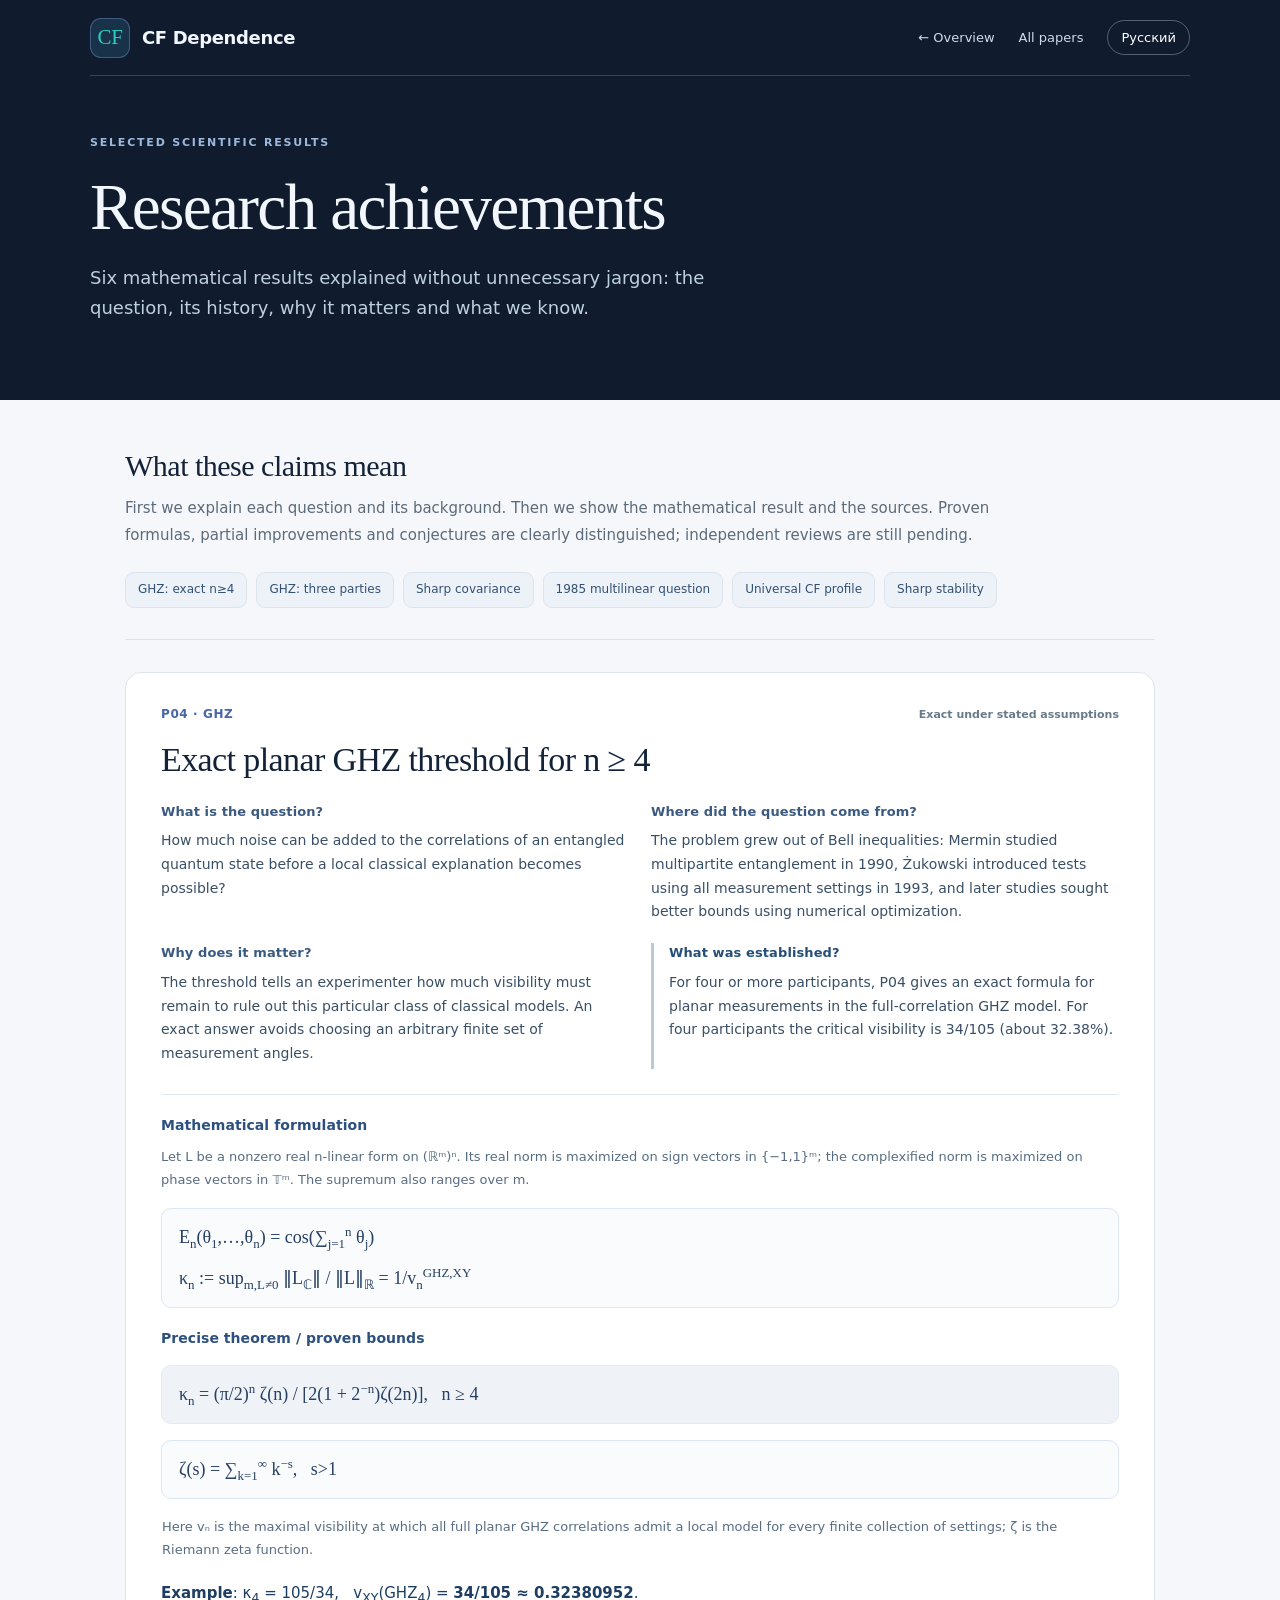
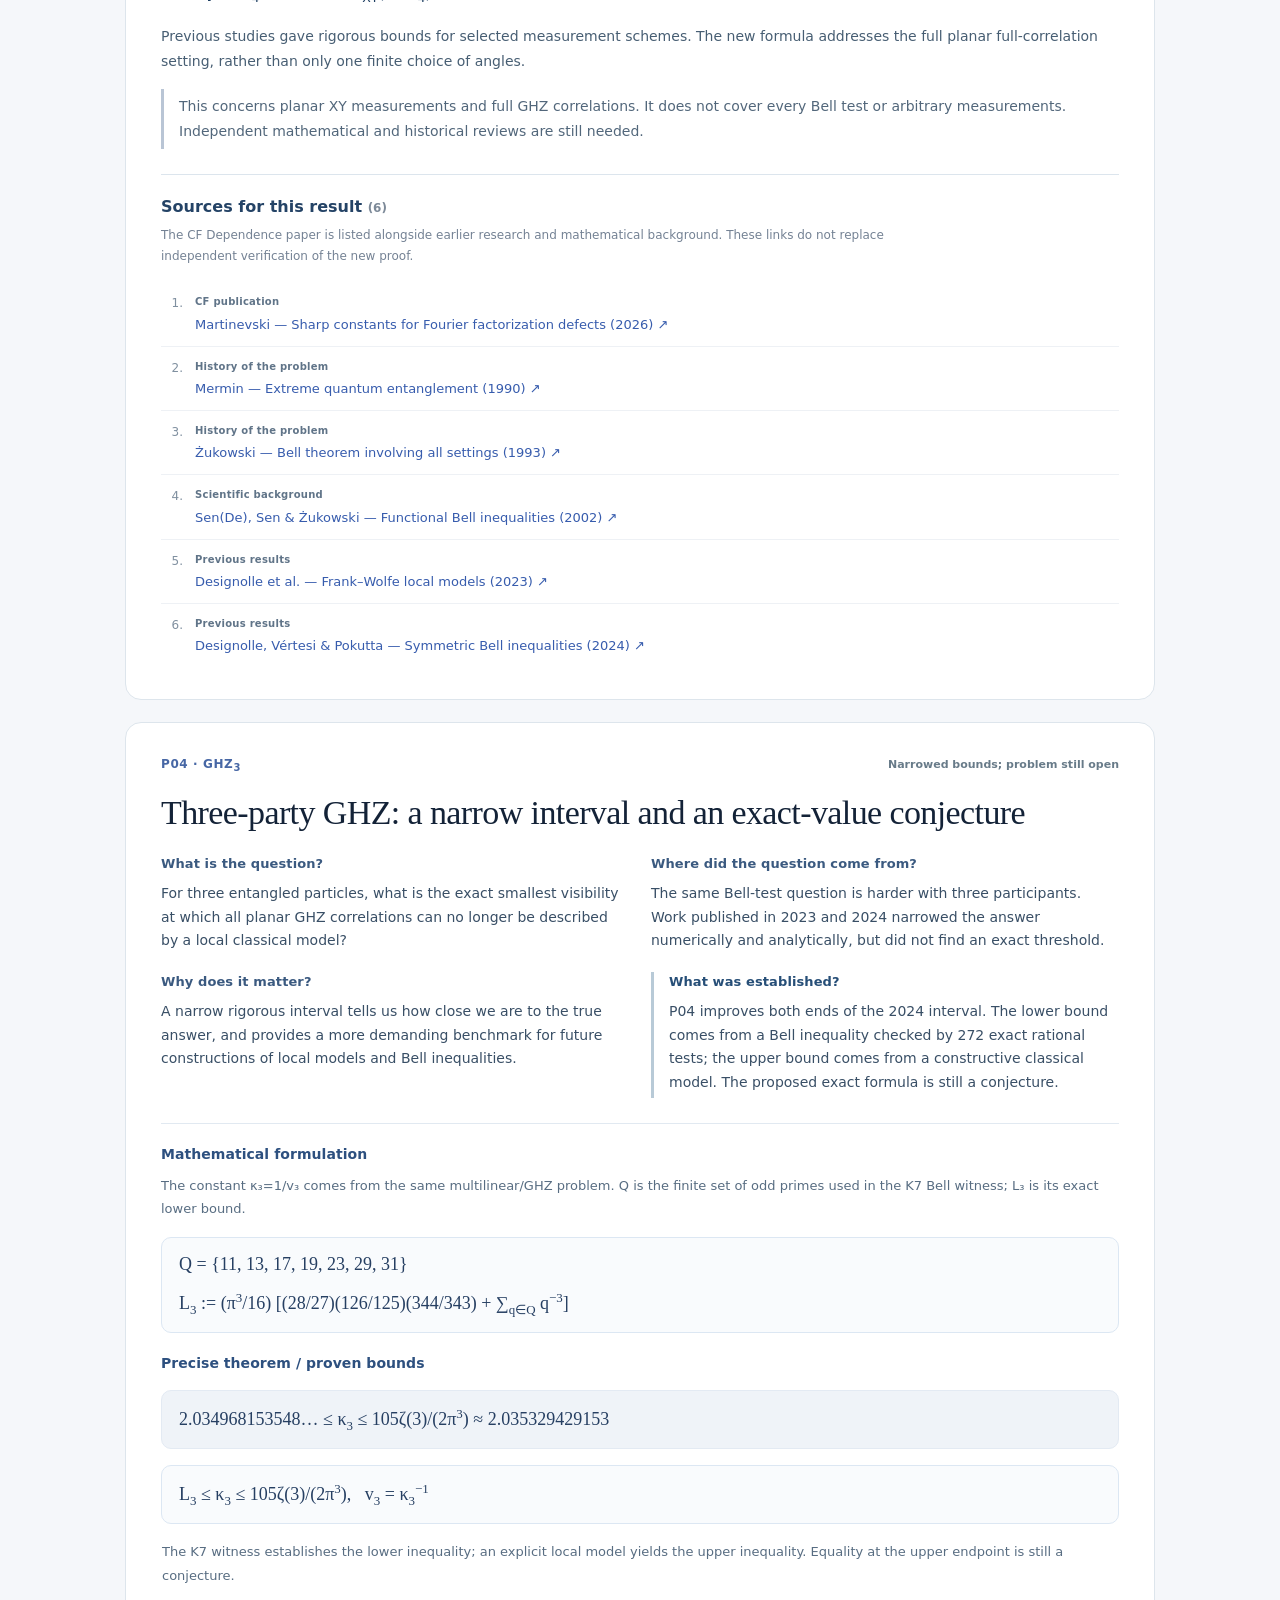
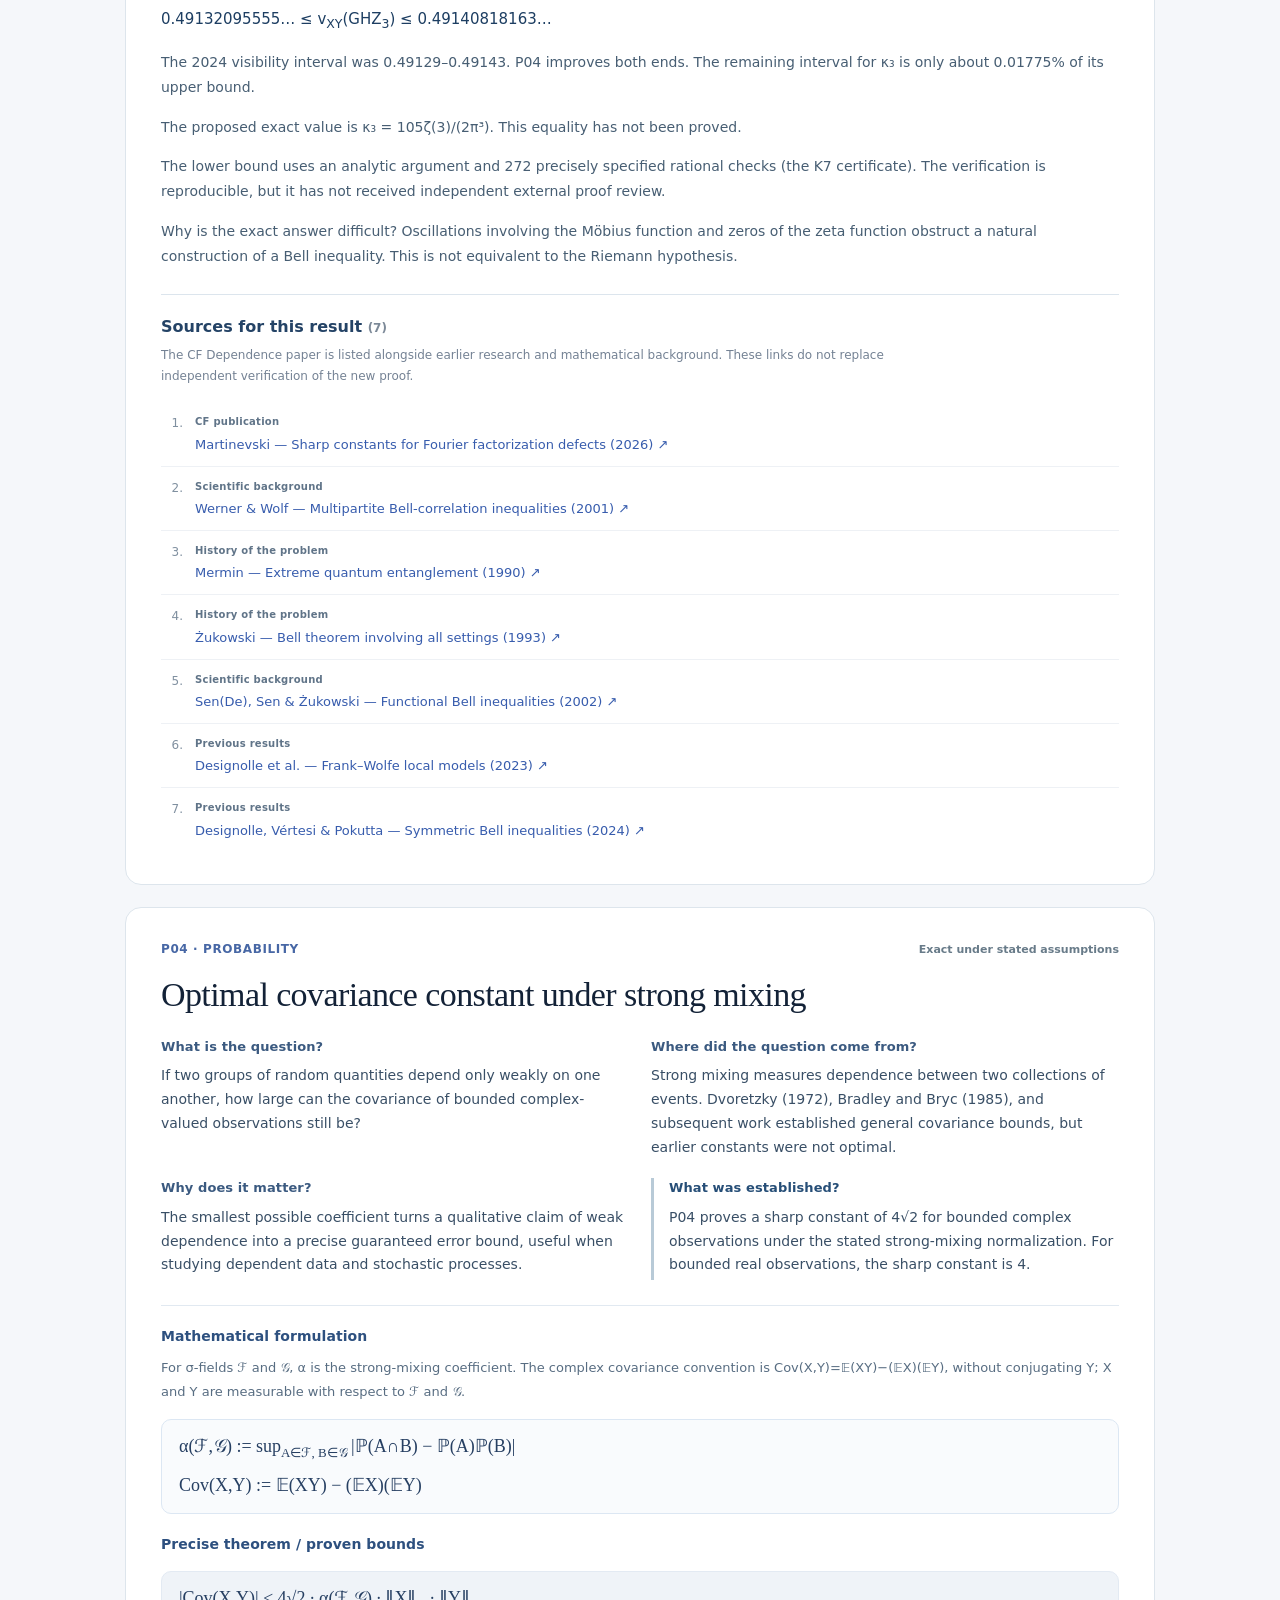
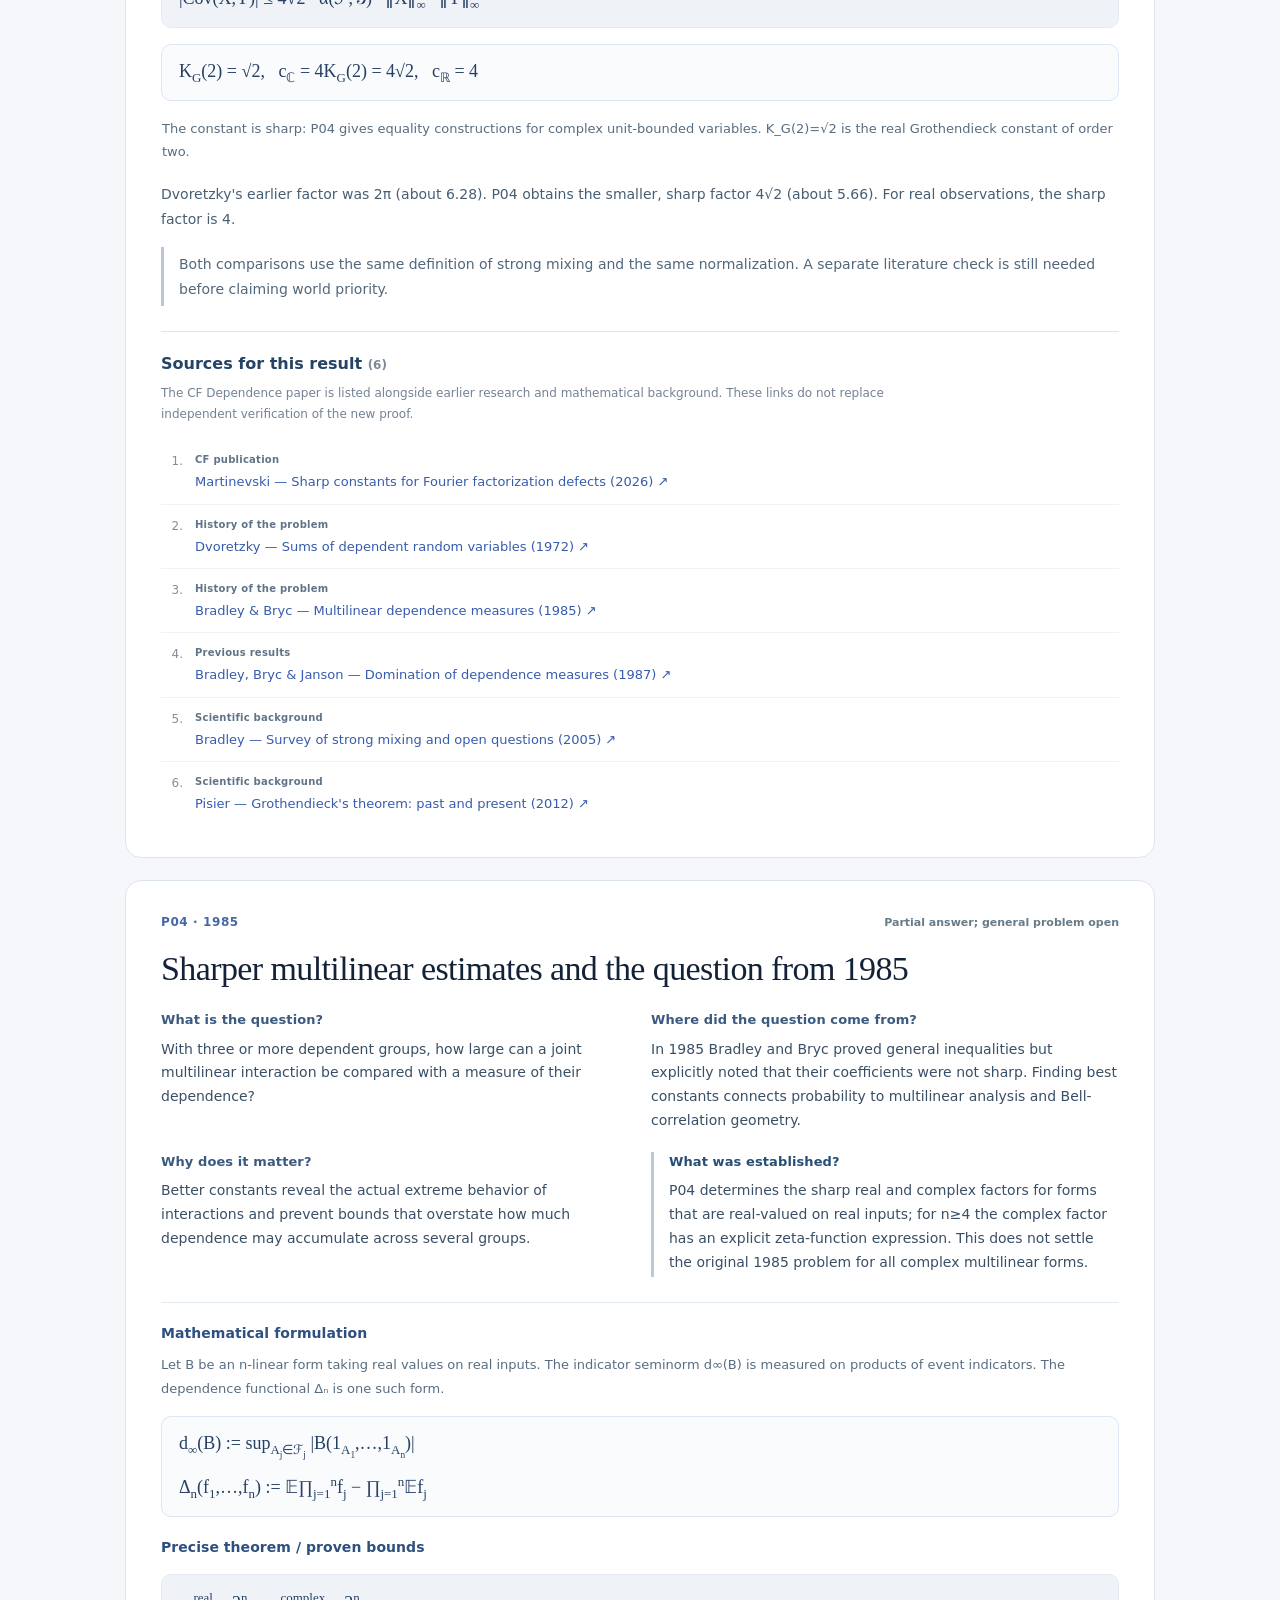
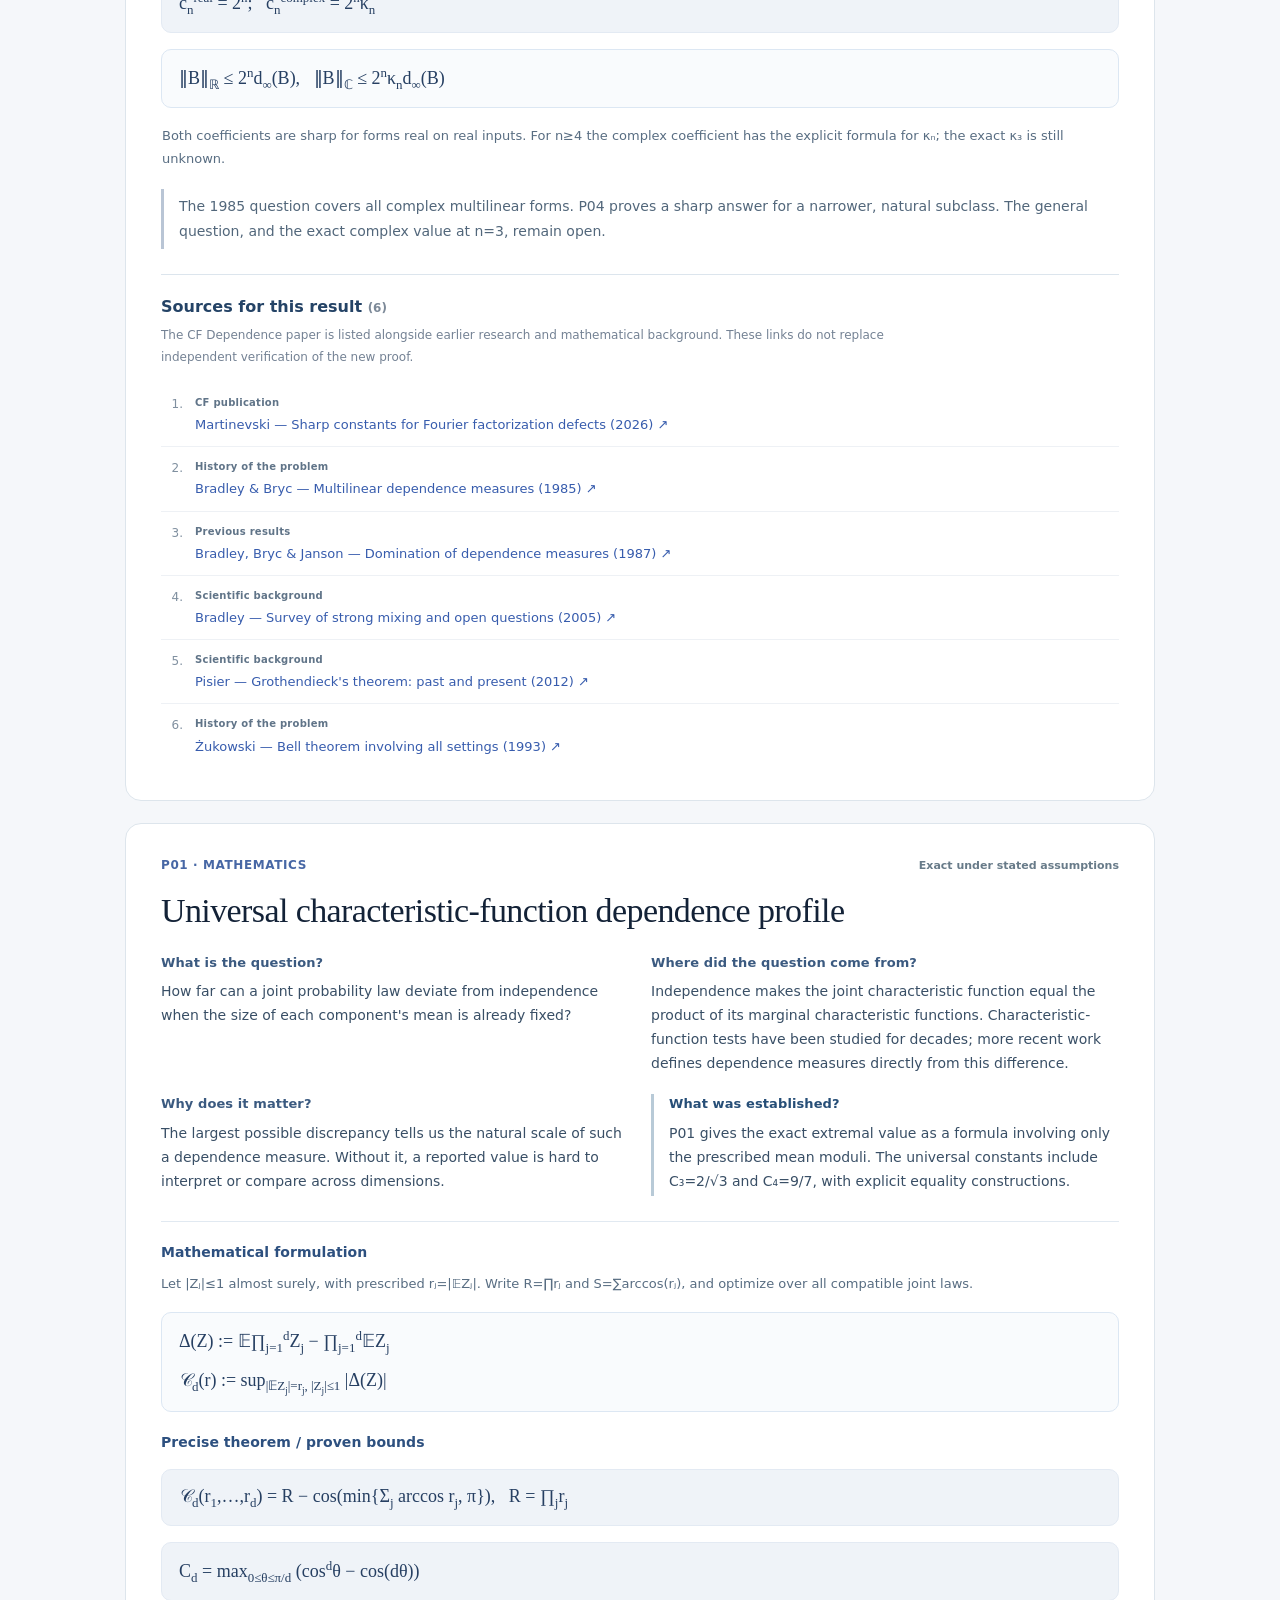
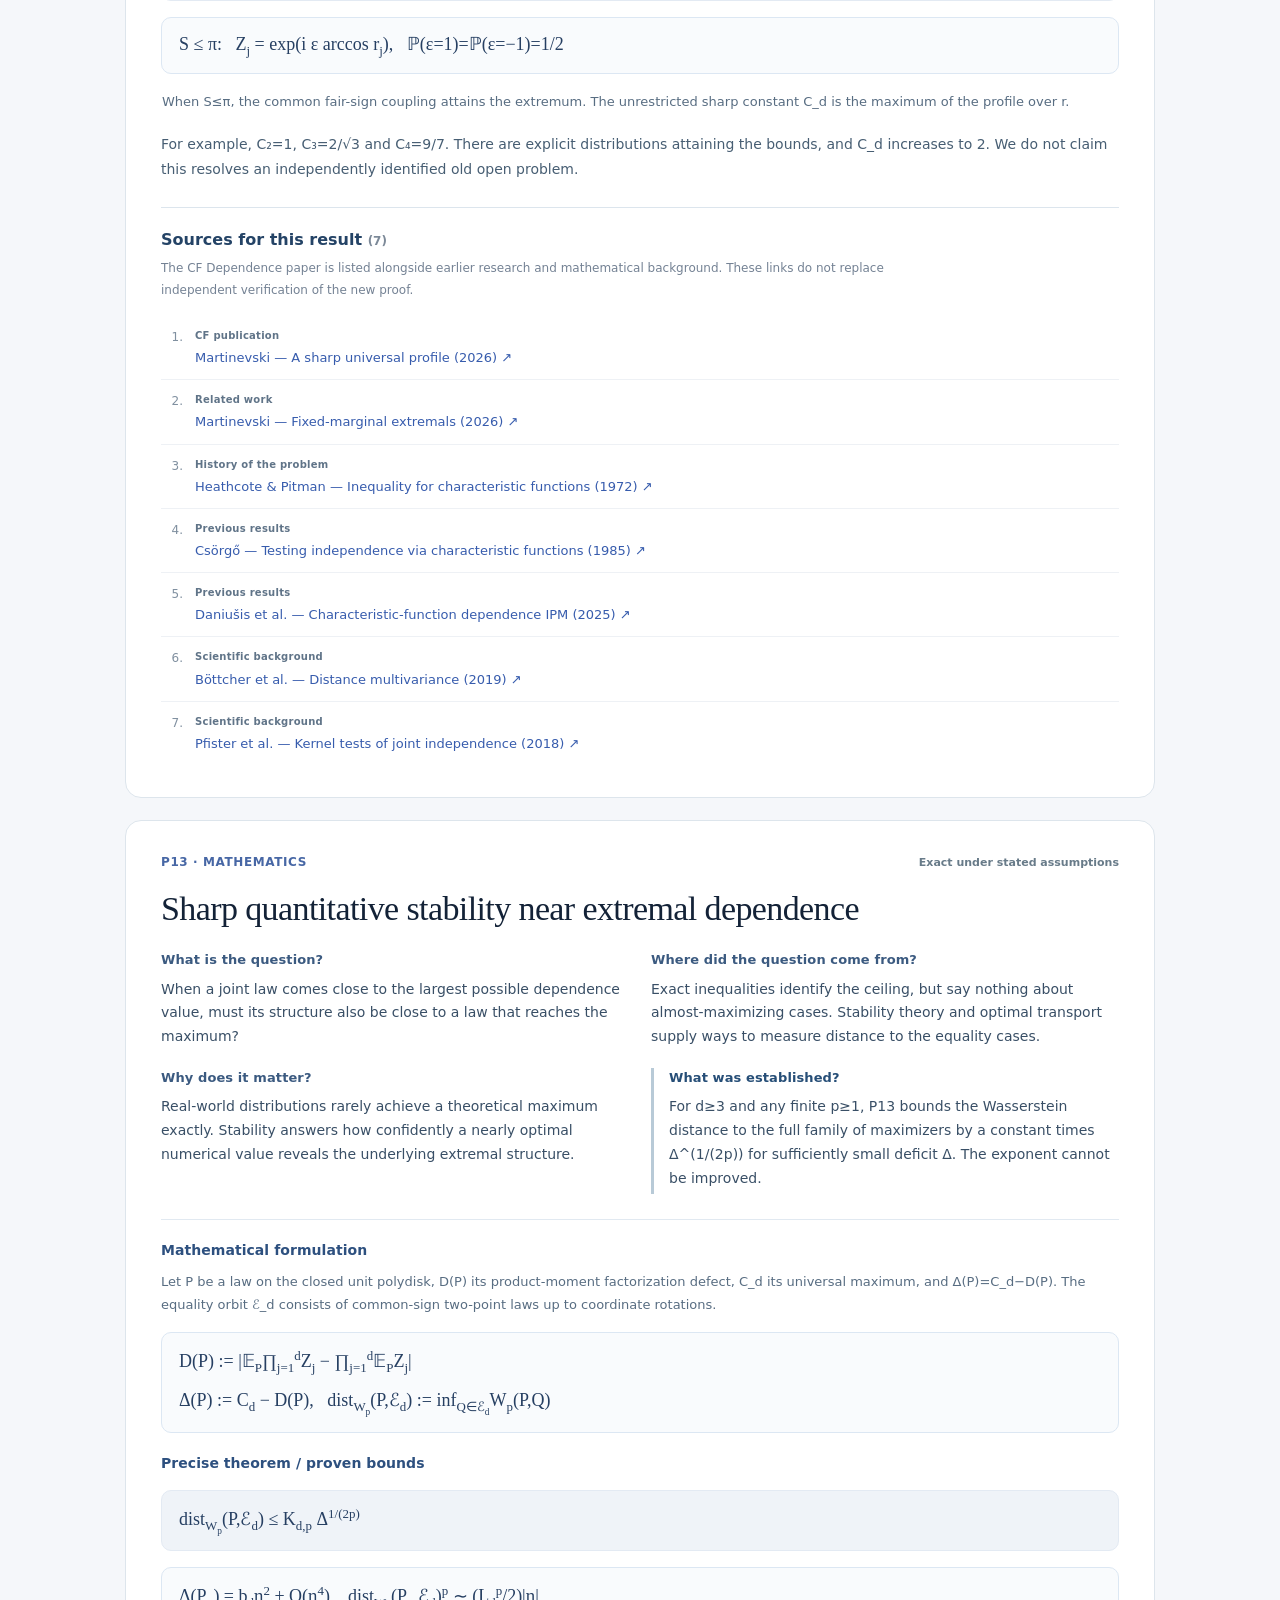
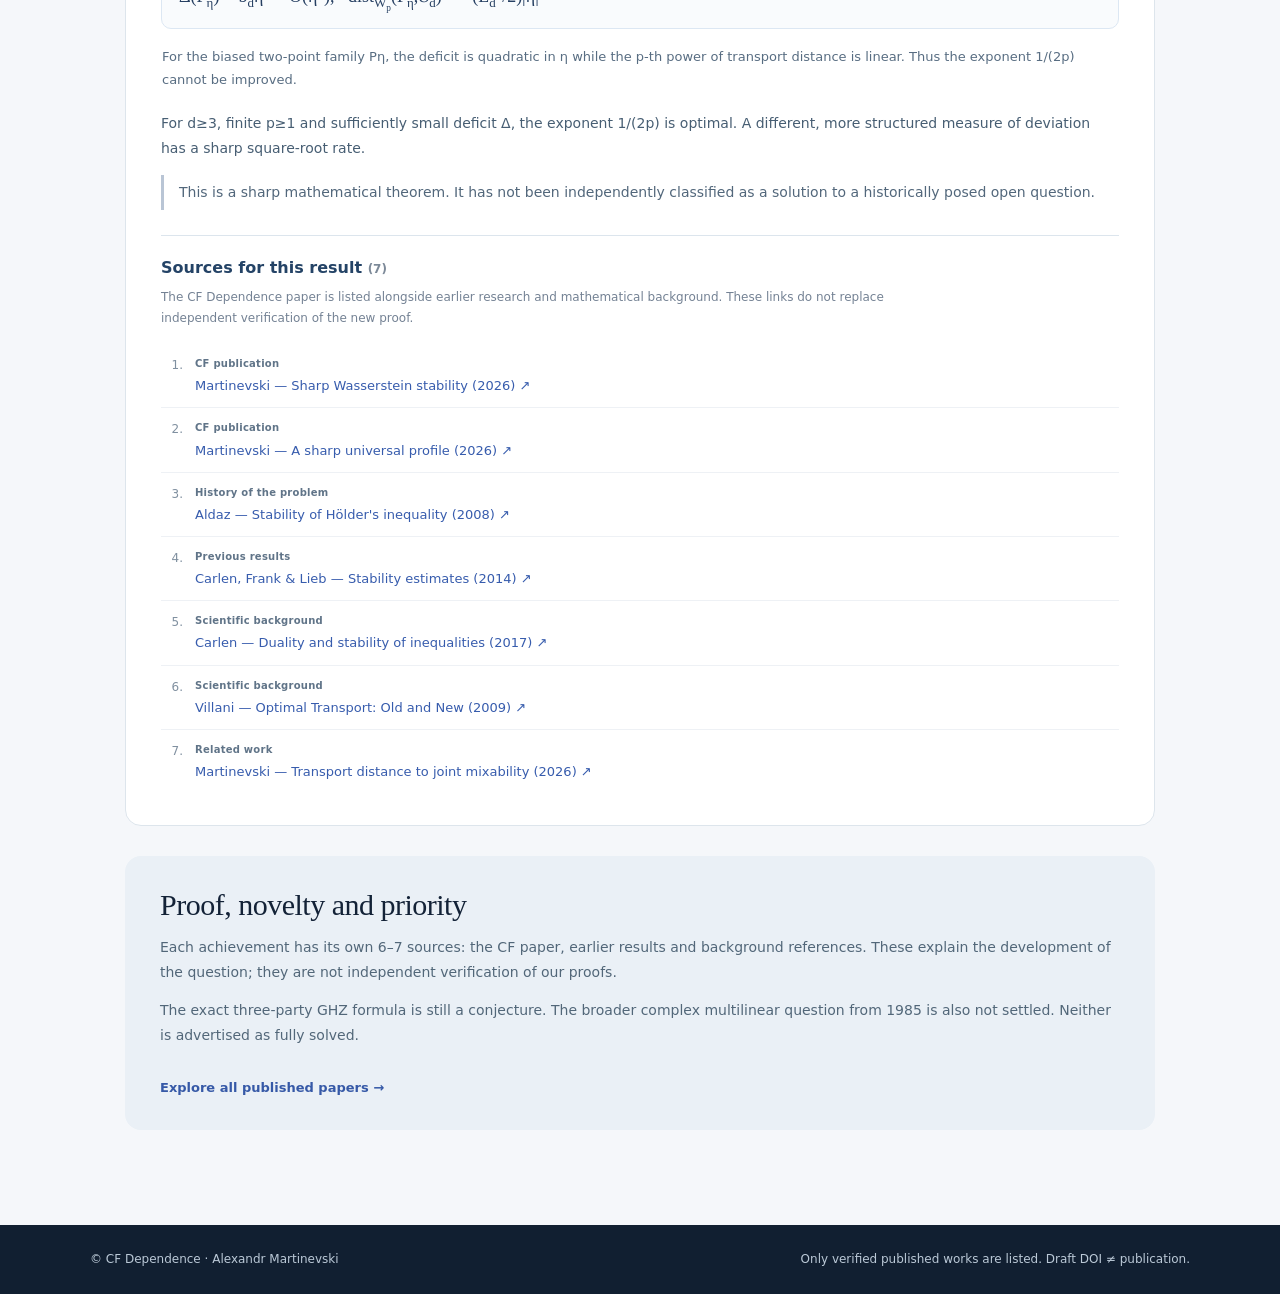
==== commit b1bbc178: "Keep research overline, clean catalogue header, order nav and preserve home language" ====
--- a/website/achievements.html
+++ b/website/achievements.html
@@ -18,10 +18,10 @@
   <header class="hero short-hero achievements-hero">
     <div class="wrap">
       <nav class="navigation" aria-label="Main navigation">
-        <a class="brand" href="index.html" data-home-link aria-label="CF Dependence home"><span class="monogram">CF</span><span>CF Dependence</span></a>
+        <a class="brand" href="index.html?lang=en" data-home-link aria-label="CF Dependence home"><span class="monogram">CF</span><span>CF Dependence</span></a>
         <div class="nav-actions">
           <a href="index.html?lang=en#achievements" data-achievement-home-link data-i18n="achievementBack">← Overview</a>
-          <a href="index.html?lang=en#areas" data-catalogue-home-link data-i18n="achievementCatalogue">All papers</a>
+          <a href="index.html?lang=en#papers" data-catalogue-home-link data-i18n="achievementCatalogue">All papers</a>
           <button class="language" type="button" data-lang-switch aria-label="Change language">Русский</button>
         </div>
       </nav>
--- a/website/assets/site.css
+++ b/website/assets/site.css
@@ -235,3 +235,101 @@
  .achievement-references li{padding:11px 0;gap:10px}
  .achievement-ref-body a{font-size:13px}
 }
+
+/* Mathematical formulations: definitions before every selected theorem. */
+.achievement-math-context{margin-top:25px;padding-top:20px;border-top:1px solid #e1e9f1}
+.achievement-math-context h3{font-weight:760;font-size:14px;line-height:1.5;
+  letter-spacing:.05px;color:#2d507f;margin:0 0 9px}
+.achievement-math-context h3:not(:first-child){margin-top:20px;margin-bottom:12px}
+.achievement-feature .achievement-math-notation{font-size:13px;line-height:1.8;
+  color:#586d82;margin:8px 0 13px}
+.achievement-equation-setup{background:#f9fbfd;border-color:#dce7f3}
+.achievement-equation-extra{background:#f9fbfd;border-color:#dce7f3}
+.achievement-equation .math-line{display:block;white-space:normal;overflow-wrap:anywhere}
+.achievement-equation .math-line+.math-line{margin-top:8px}
+.achievement-math-after{margin:15px 0 19px}
+.achievement-math-after .achievement-math-notation{padding-left:1px}
+.achievement-preview-formula{margin-top:14px;padding-top:13px;border-top:1px solid #e6edf4;
+  font:16px/1.7 Georgia,"Times New Roman",serif;letter-spacing:.01px;color:#2d4f78;
+  overflow-wrap:anywhere}
+.achievement-preview-formula sub,.achievement-preview-formula sup{font-size:72%}
+@media(max-width:780px){
+ .achievement-math-context{margin-top:20px;padding-top:17px}
+ .achievement-equation .math-line{font-size:15px;line-height:1.8}
+ .achievement-preview-formula{font-size:15px}
+}
+
+/* News/changes are intentionally near the top, aligned to the same wrap as achievements.
+   Override the legacy asymmetric 1fr / 1.45fr layout. */
+.news-section{display:block;grid-template-columns:none;gap:0;margin-top:42px;
+  padding-top:49px;border-top:1px solid var(--line)}
+.news-heading{display:block;margin:0 0 22px}
+.news-heading>div{max-width:840px}
+.news-heading p{margin:12px 0 0;font-size:14px;line-height:1.65;color:var(--muted)}
+.news-items{display:grid;grid-template-columns:repeat(2,minmax(0,1fr));gap:16px;
+  background:none;border:0;border-radius:0;padding:0}
+.news-items .news-item{display:flex;flex-direction:column;min-width:0;
+  border:1px solid var(--line);border-radius:15px;background:var(--card);
+  padding:21px 24px}
+.news-items .news-item:first-child{padding-top:21px}
+.news-items .news-item:last-child{padding-bottom:21px;border-bottom:1px solid var(--line)}
+.news-meta{display:flex;align-items:baseline;flex-wrap:wrap;gap:7px 13px}
+.news-type{font-size:11px;color:#58719b;font-weight:650}
+.news-items .news-item h3{font-size:17px;line-height:1.38;letter-spacing:-.25px;margin:12px 0 9px}
+.news-items .news-item p{font-size:13px;line-height:1.65;flex:1;margin:0}
+.news-source{display:inline-block;align-self:flex-start;margin-top:17px;
+  color:#3559aa;font-size:12px;font-weight:700;text-decoration:none;overflow-wrap:anywhere}
+.news-source:hover{text-decoration:underline}
+@media(max-width:780px){
+  .news-section{margin-top:29px;padding-top:34px}
+  .news-heading{margin-bottom:17px}
+  .news-items{grid-template-columns:1fr;gap:12px}
+  .news-items .news-item{padding:18px 19px}
+  .news-items .news-item:first-child{padding-top:18px}
+  .news-items .news-item:last-child{padding-bottom:18px}
+  .news-items .news-item h3{font-size:16px}
+}
+
+/* Consolidated About: subject-grouped papers, with a compatible #areas anchor. */
+.project-catalogue{position:relative}
+.legacy-section-anchor{position:absolute;top:0;left:0;visibility:hidden;pointer-events:none}
+.project-catalogue>.section-heading{margin-bottom:19px}
+.project-catalogue>.section-intro{max-width:960px;line-height:1.7;margin-bottom:24px}
+.project-science-section{margin-top:75px;scroll-margin-top:28px}
+.project-science-section .science-intro{margin-bottom:18px}
+.project-science-section+.author-section{margin-top:0}
+.news-section>.news-items{display:grid;grid-template-columns:repeat(2,minmax(0,1fr));gap:16px}
+.news-archive{margin-top:20px}
+.news-archive[hidden]{display:none}
+.news-archive>summary{display:inline-flex;align-items:center;gap:8px;cursor:pointer;
+  color:#3758a6;font-size:13px;font-weight:700;padding:6px 0;margin-bottom:12px}
+.news-archive>summary:hover{text-decoration:underline}
+.news-archive>.news-items{display:grid;grid-template-columns:repeat(2,minmax(0,1fr));
+  gap:16px;background:none;border:0;padding:0}
+@media(max-width:780px){
+  .project-science-section{margin-top:45px}
+  .project-science-section .science-intro{margin-bottom:16px}
+  .news-section>.news-items,.news-archive>.news-items{grid-template-columns:minmax(0,1fr)}
+}
+
+/* News is a separate full-history page; homepage only shows the four latest. */
+.news-all-link-wrap{display:flex;justify-content:flex-start;margin-top:19px}
+.news-all-link{display:inline-flex;align-items:center;min-height:42px;padding:10px 18px;
+  border-radius:10px;background:var(--navy2);color:#fff;text-decoration:none;
+  font-size:13px;font-weight:720}
+.news-all-link:hover{background:#264e70}
+.news-hero-content{padding:52px 0 66px}
+.news-hero-content h1{font:normal clamp(40px,5.5vw,62px)/1.15 Georgia,"Times New Roman",serif;
+  letter-spacing:-1.5px;margin:16px 0 16px}
+.news-page{padding-top:53px;padding-bottom:93px}
+.news-page .section-heading h2{font-size:clamp(29px,3.8vw,42px)}
+.news-page .news-all-grid{grid-template-columns:repeat(2,minmax(0,1fr));align-items:stretch}
+.news-page-note{font-size:12px;line-height:1.7;color:#748496;max-width:810px;margin:22px 0 0}
+@media(max-width:780px){
+  .news-all-link-wrap{margin-top:15px}
+  .news-all-link{width:100%;justify-content:center}
+  .news-hero-content{padding:39px 0 57px}
+  .news-hero-content h1{letter-spacing:-.8px}
+  .news-page{padding-top:35px;padding-bottom:60px}
+  .news-page .news-all-grid{grid-template-columns:1fr}
+}
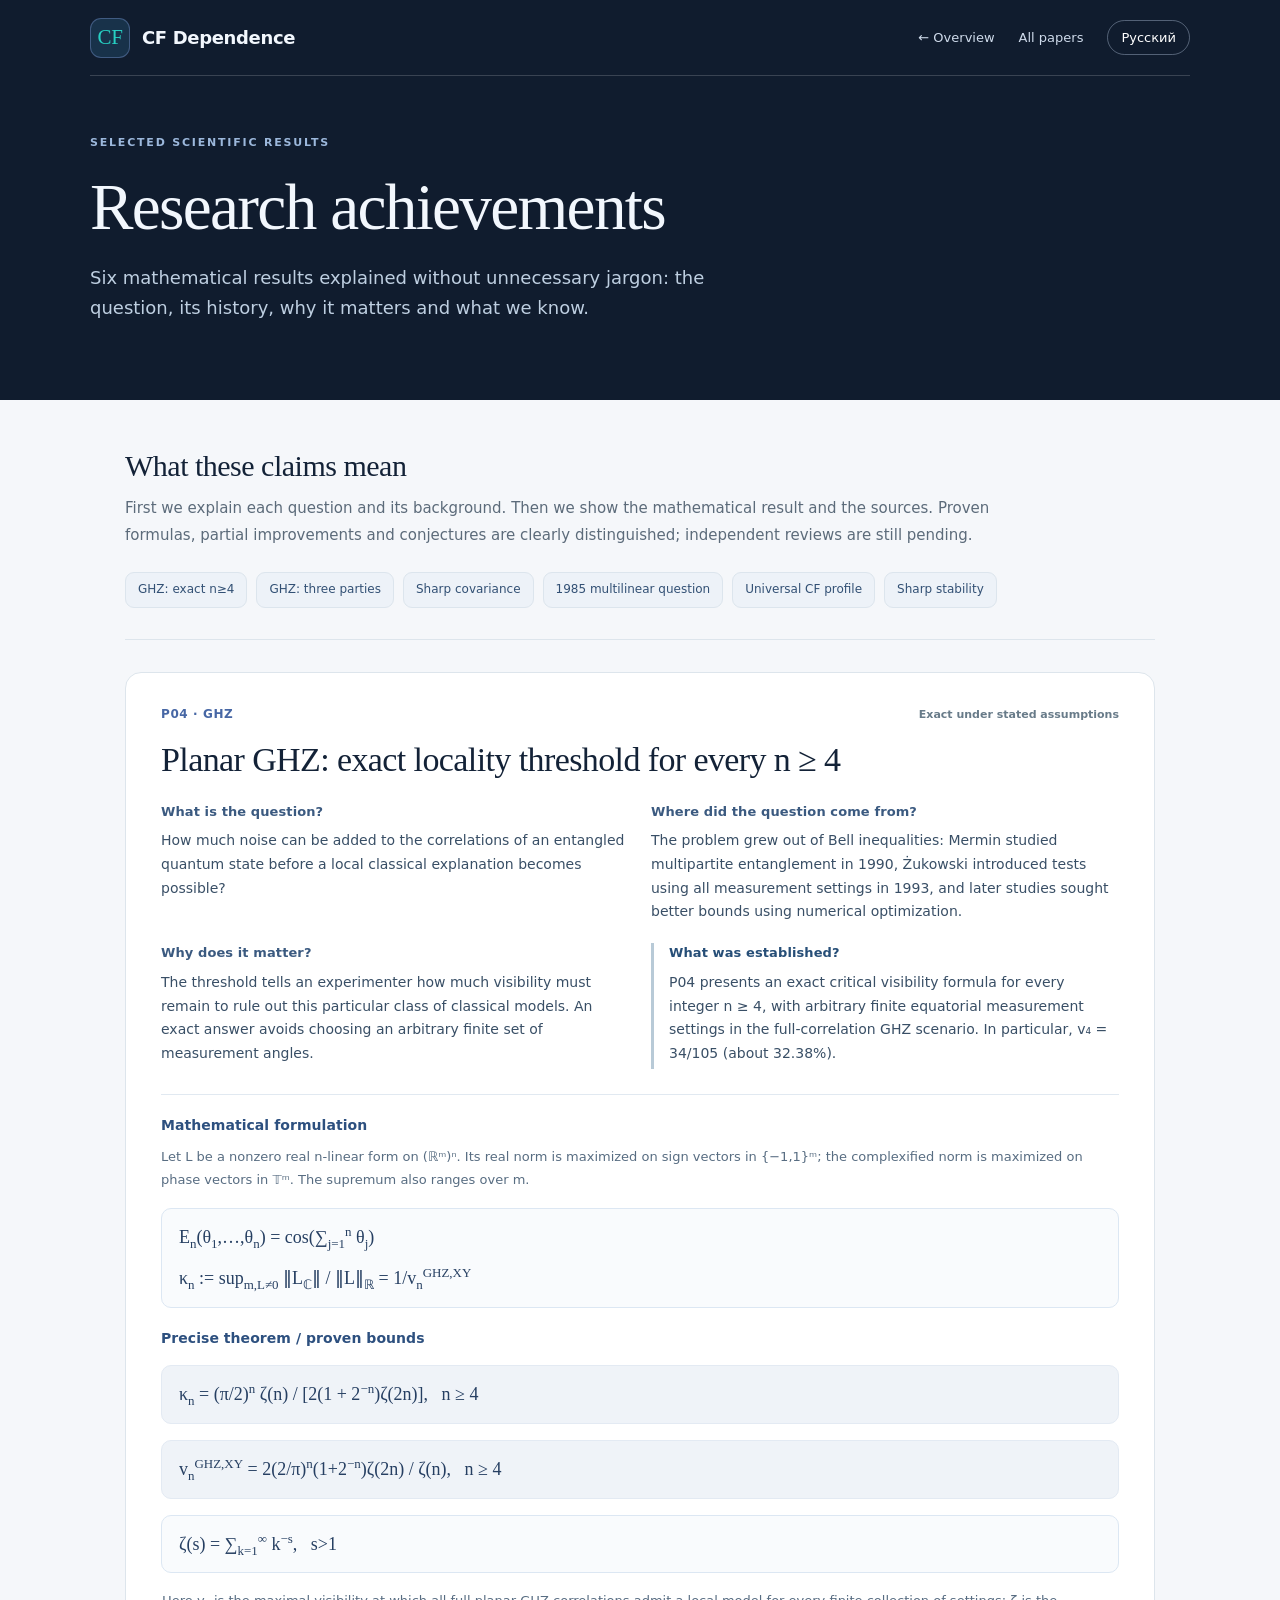
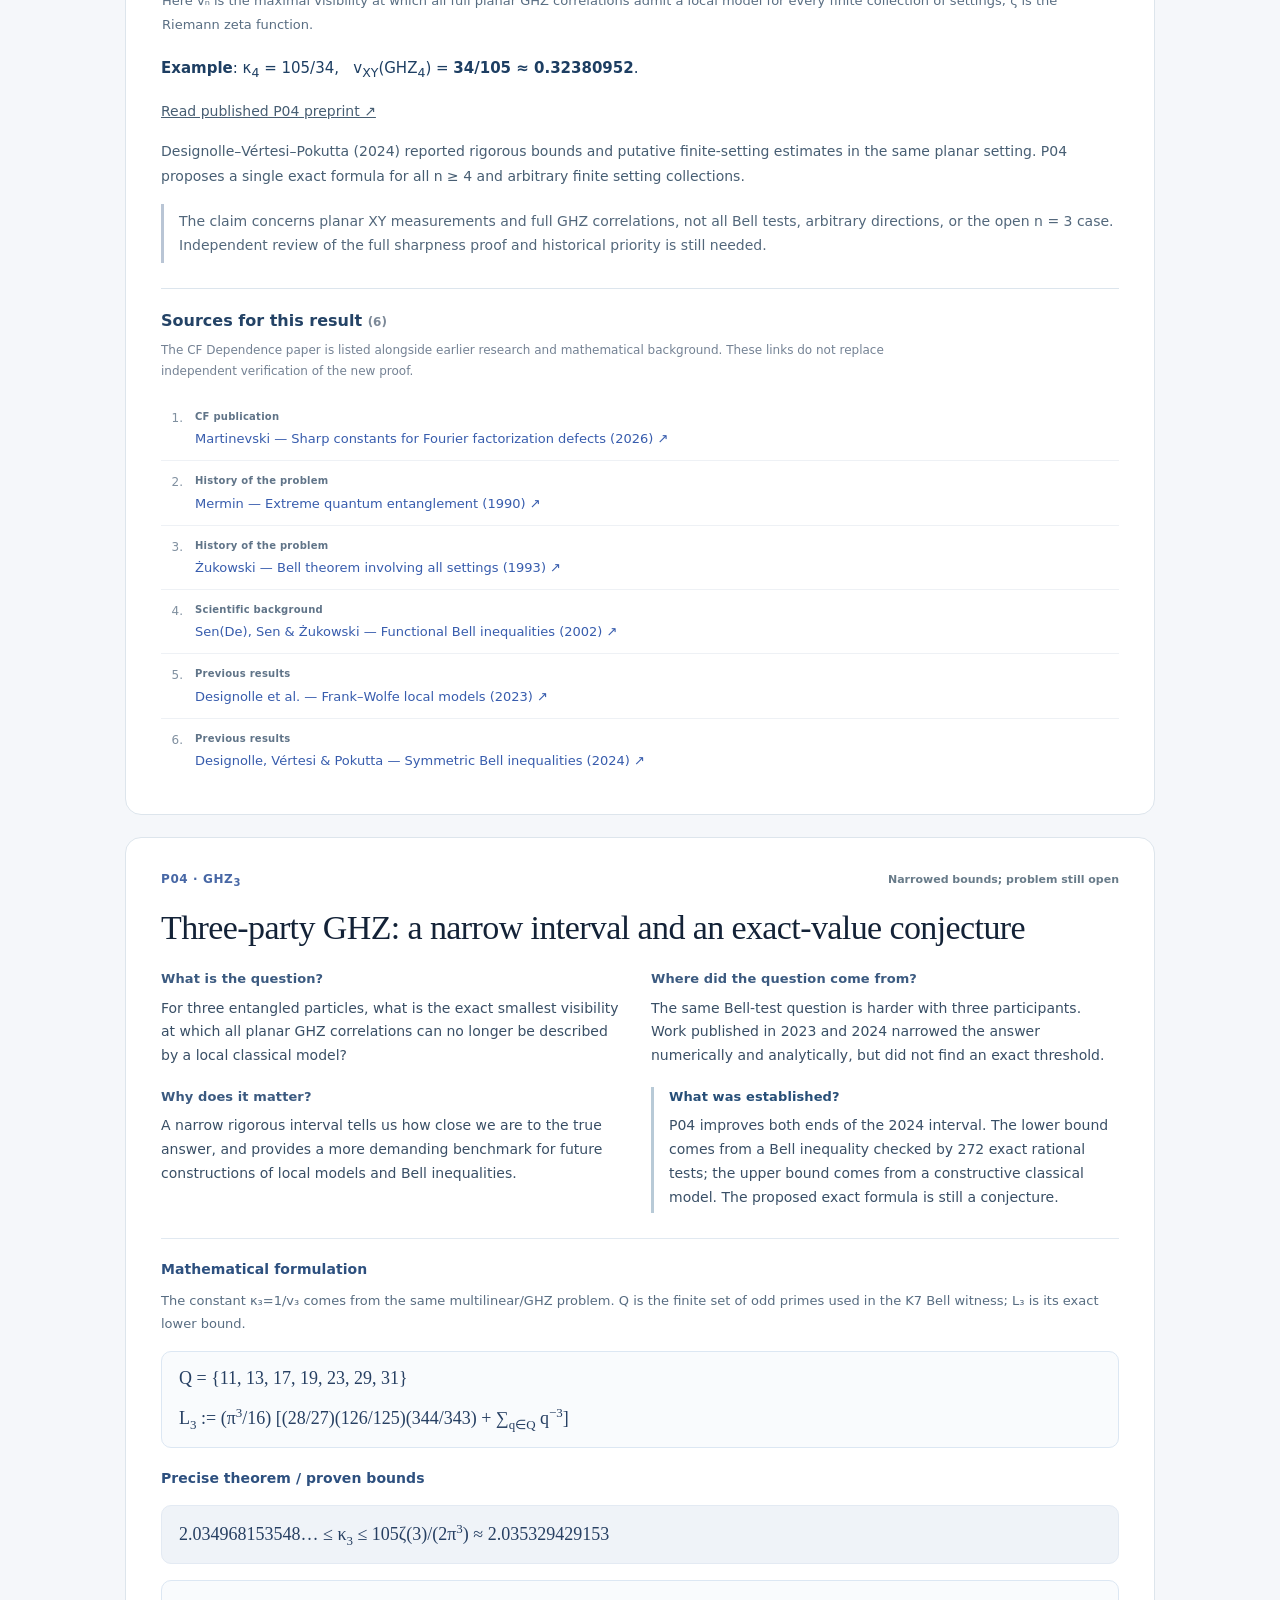
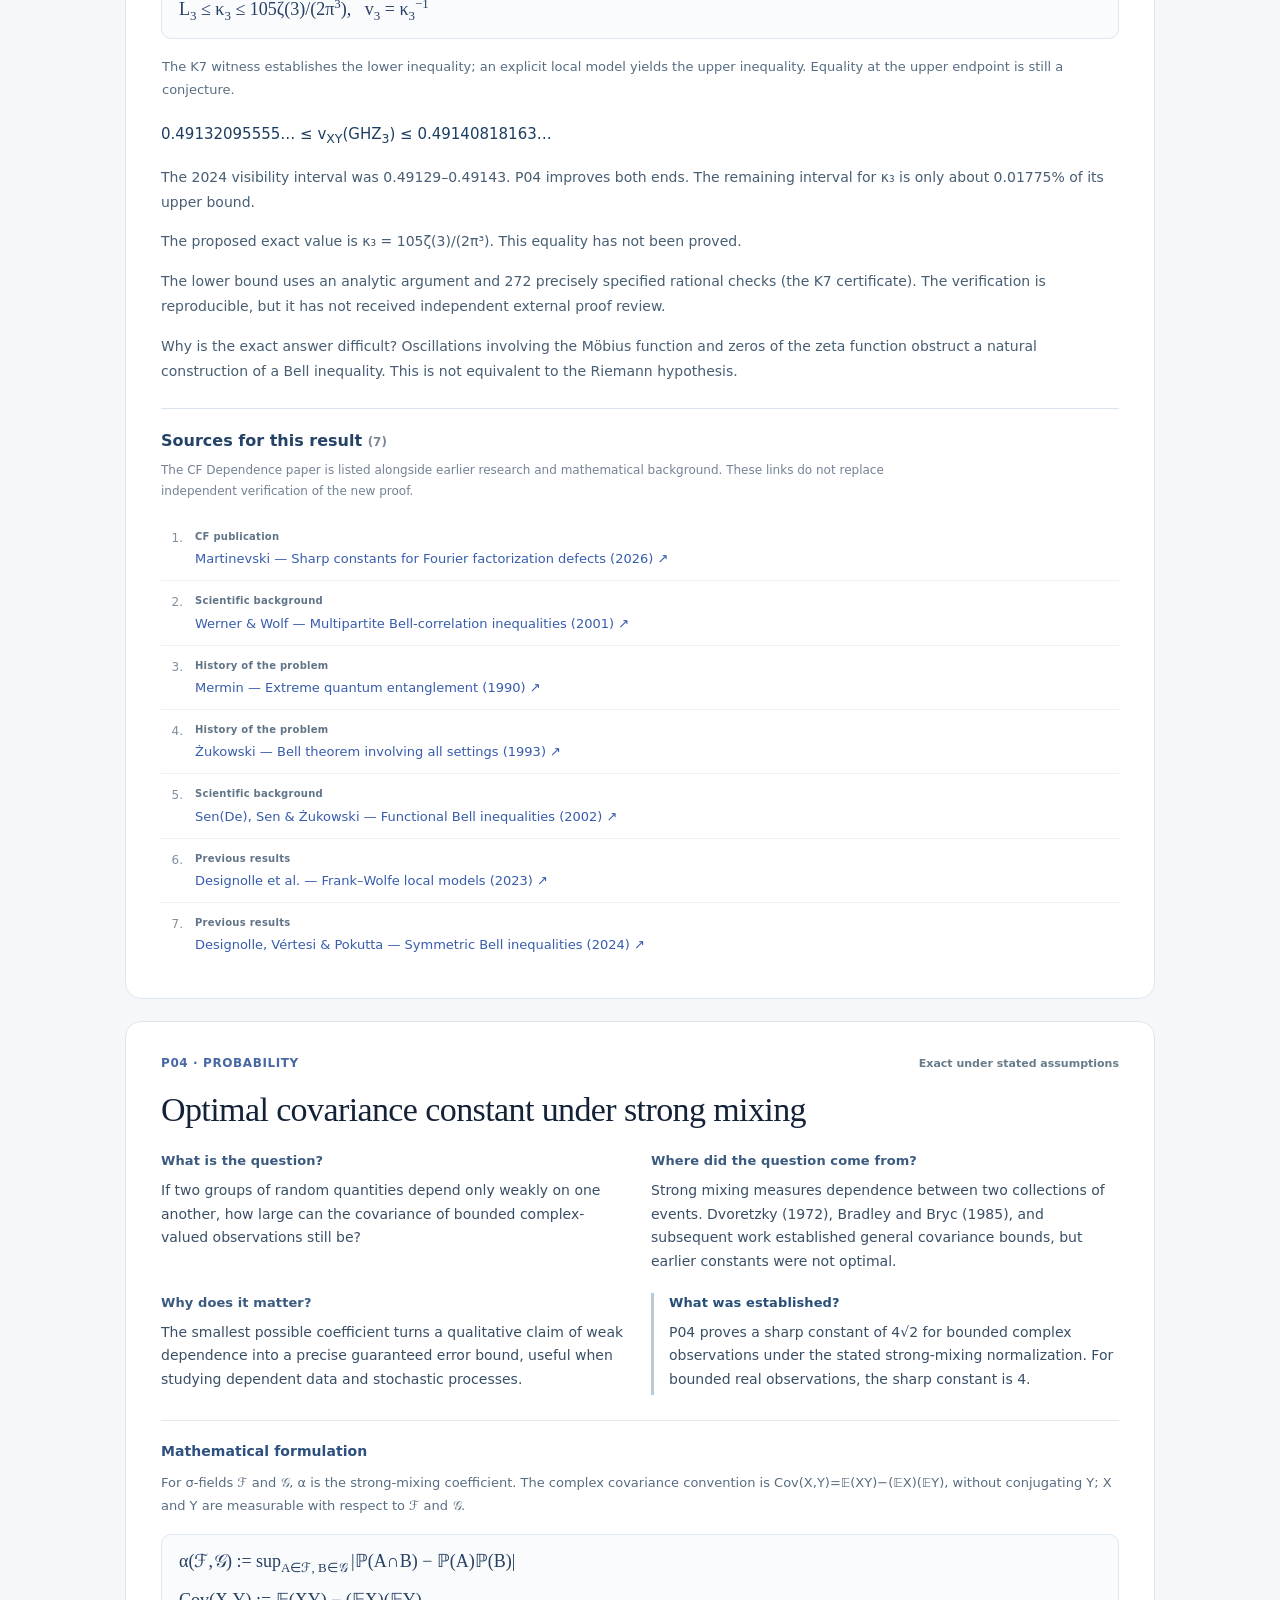
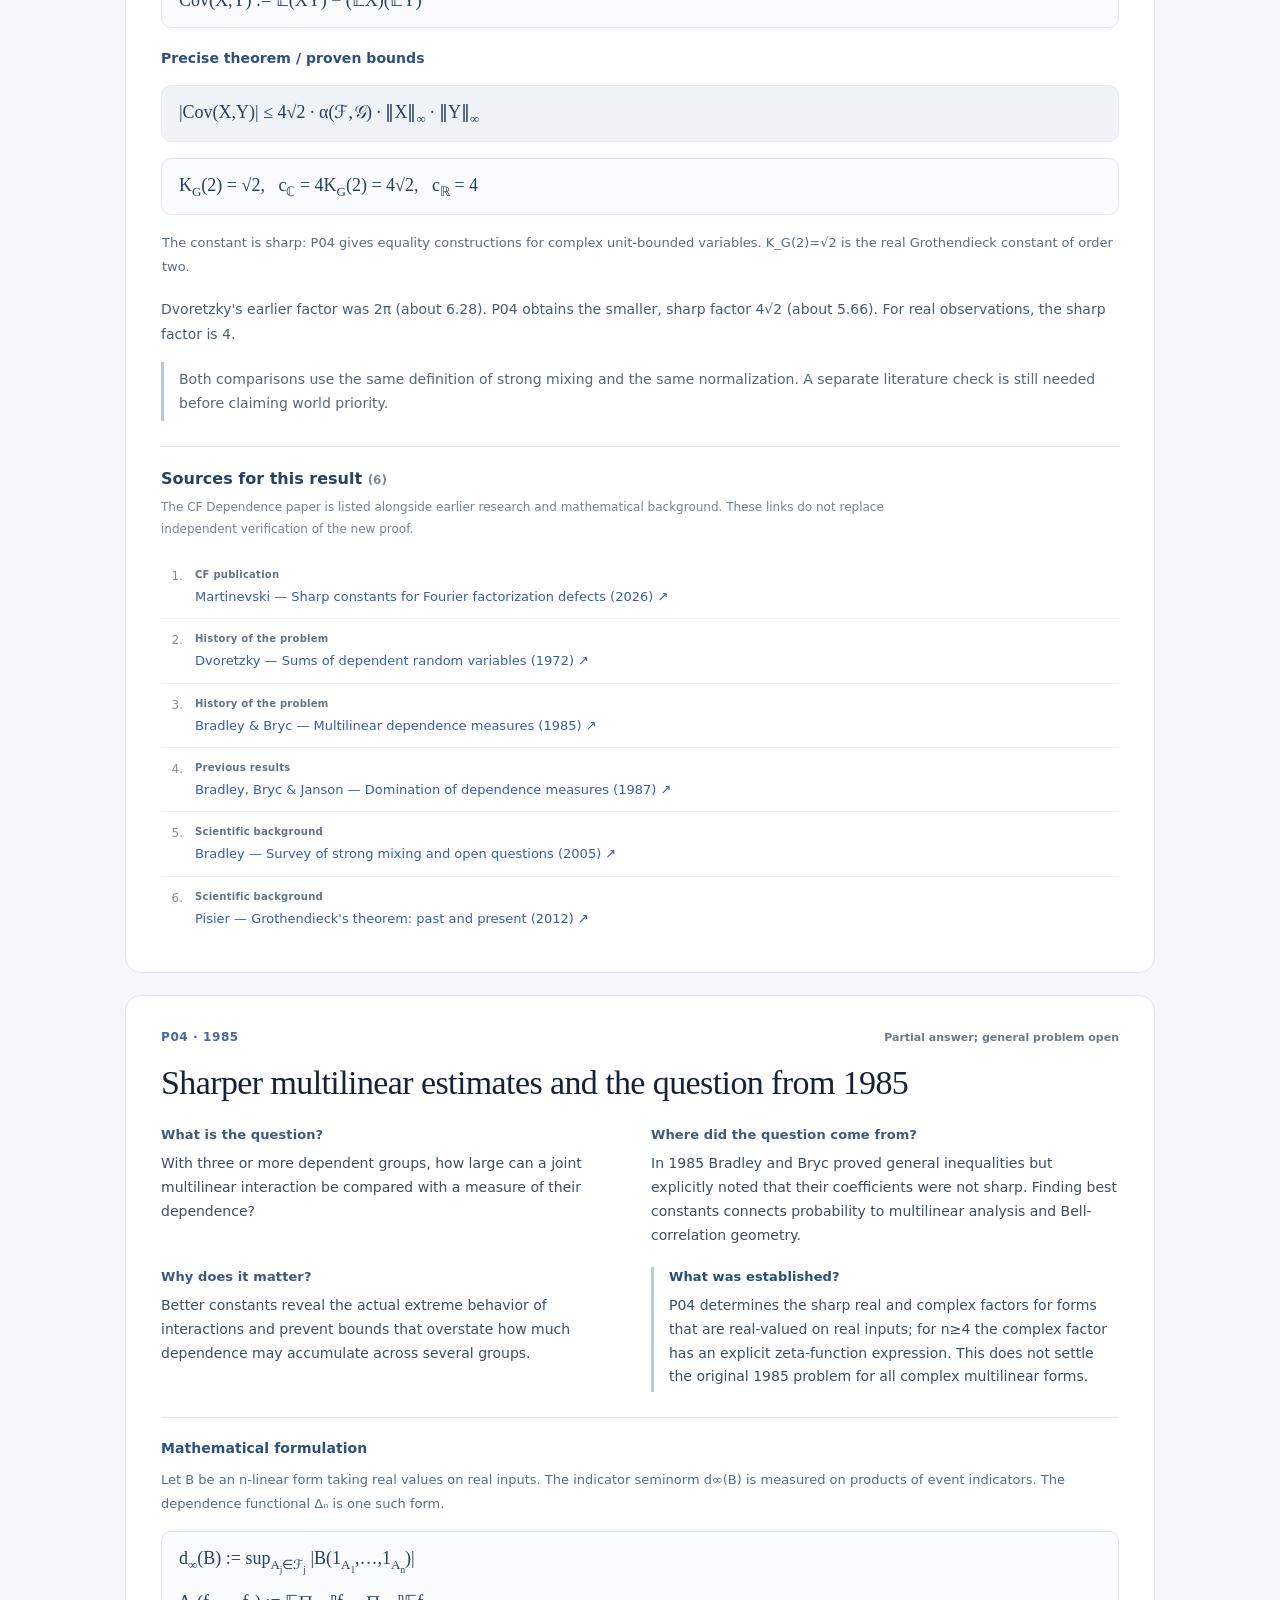
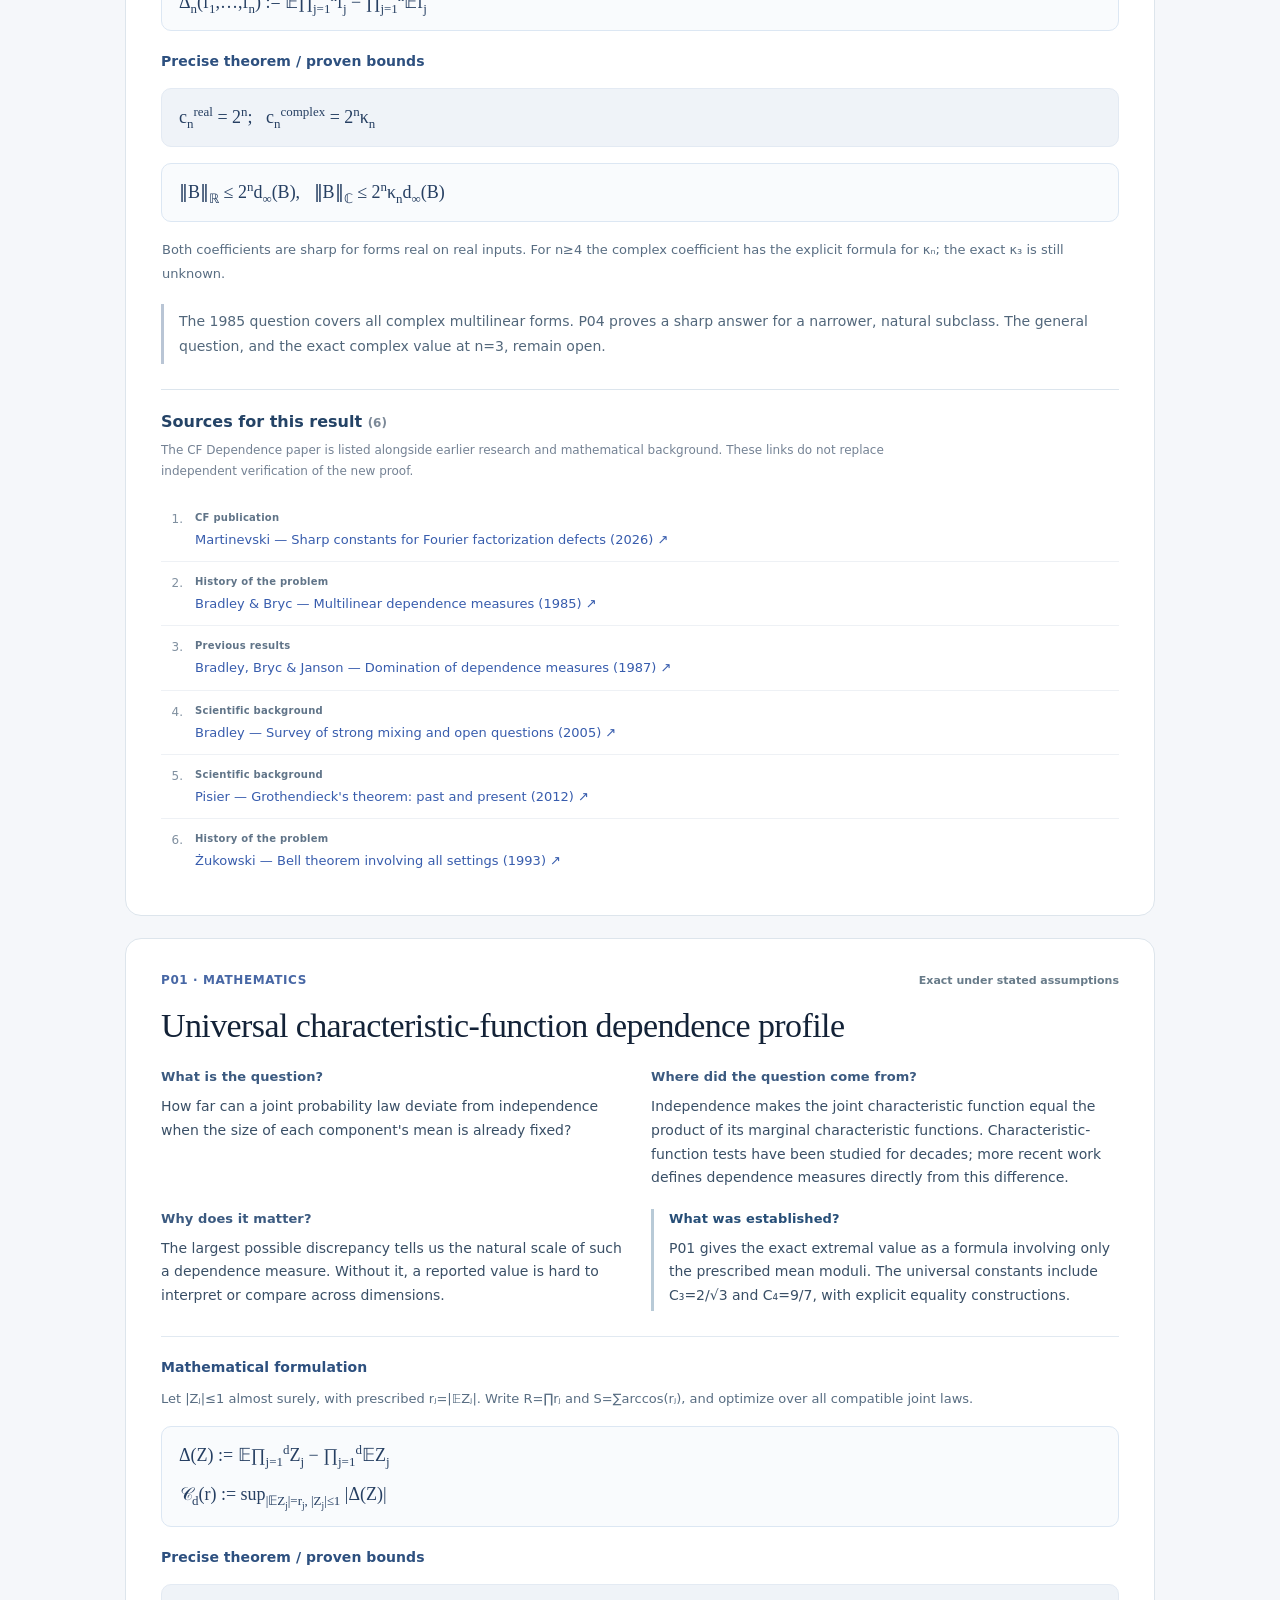
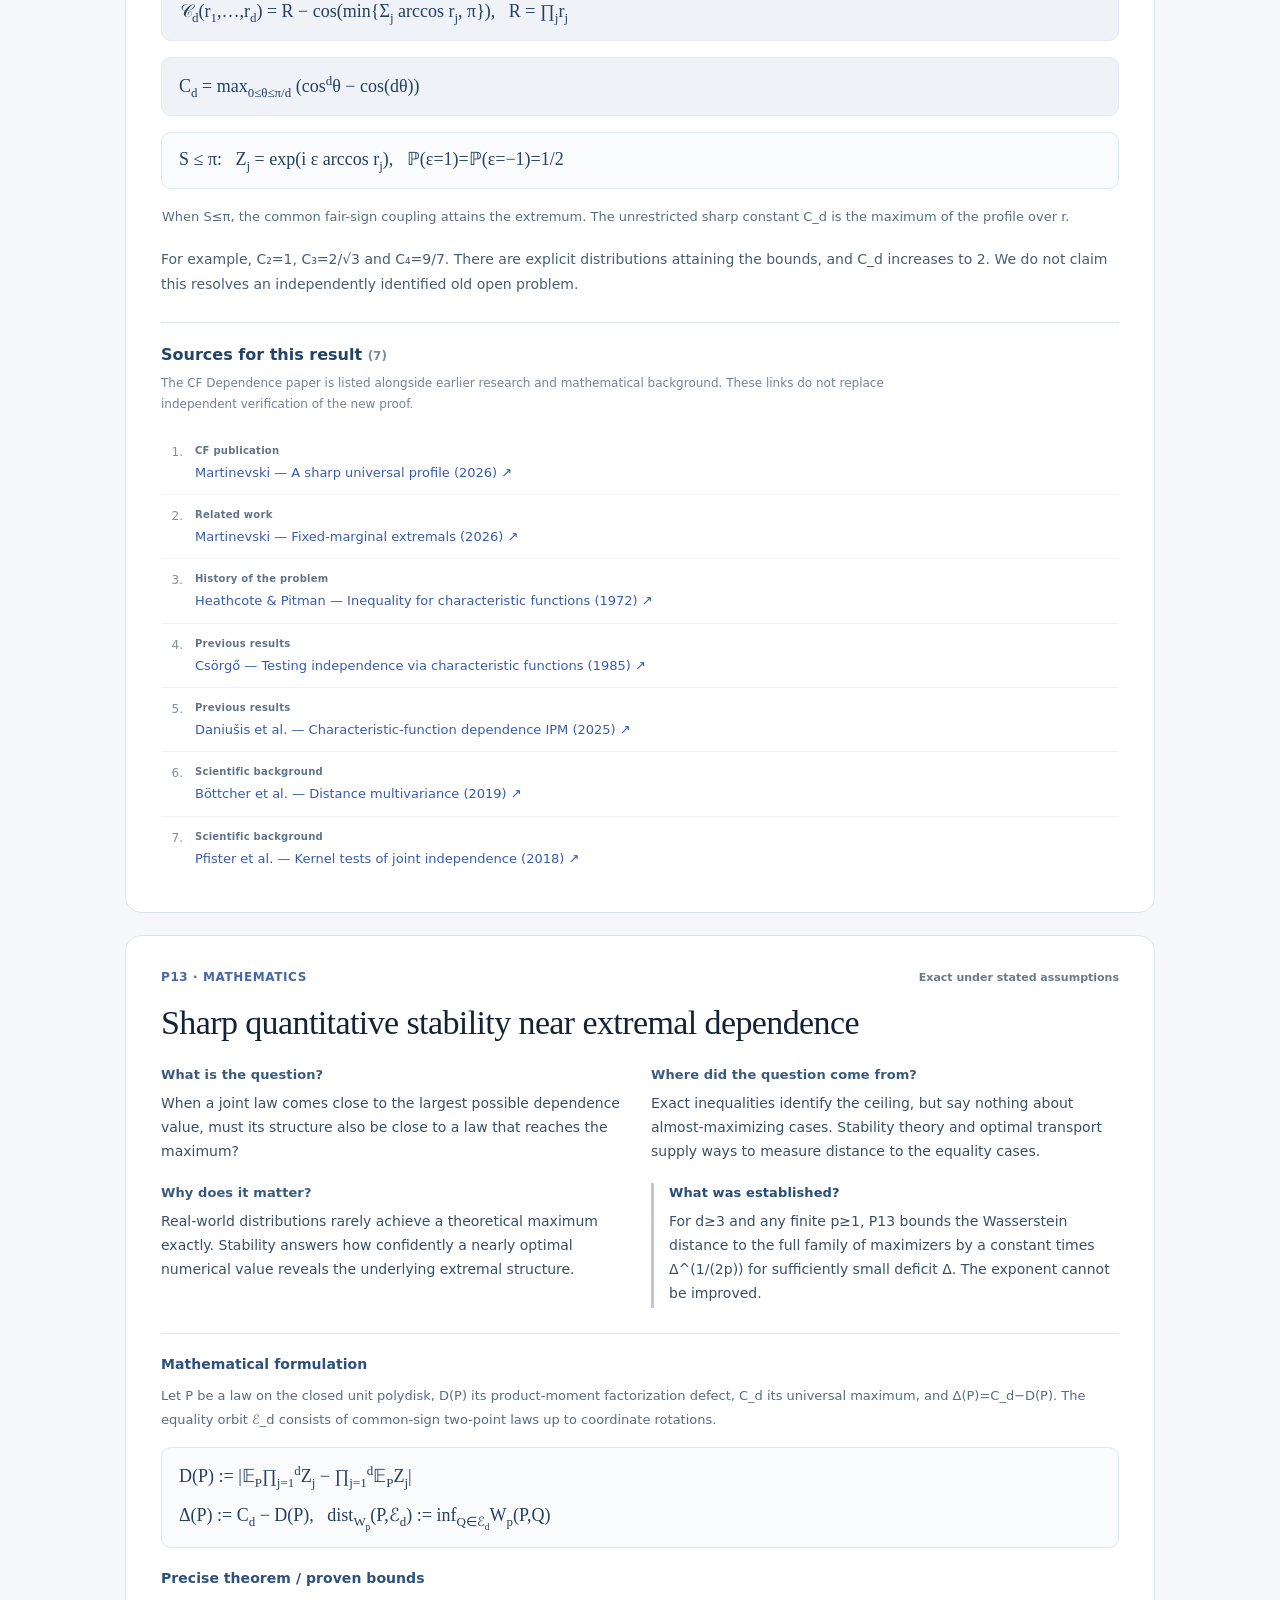
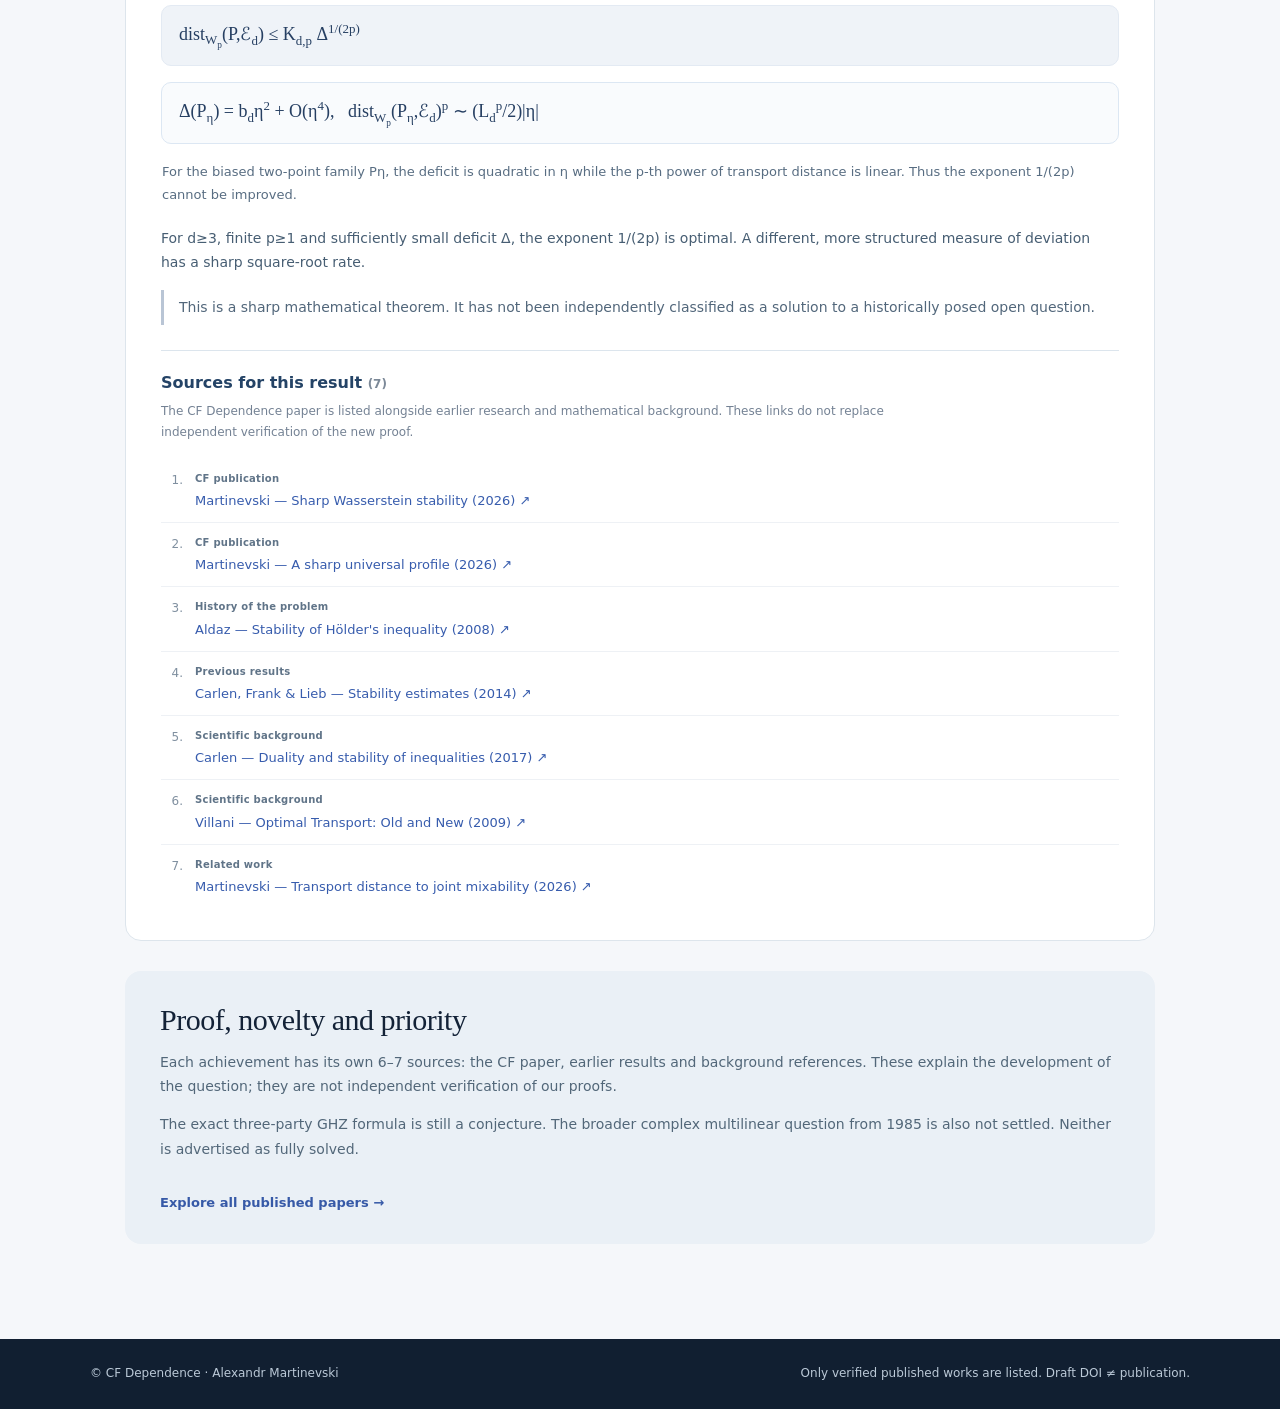
==== commit 2aa7d0f0: "Show critical visibility equation, 2024 comparison and fixed publication DOI in P04 feature" ====
--- a/website/achievements.html
+++ b/website/achievements.html
@@ -5,7 +5,7 @@
   <meta name="viewport" content="width=device-width, initial-scale=1">
   <meta name="theme-color" content="#101c2e">
   <meta name="robots" content="index,follow">
-  <meta name="description" content="CF Dependence research achievements: exact planar GHZ thresholds for four or more parties, narrow three-party bounds, sharp mixing inequalities, and extremal dependence theorems.">
+  <meta name="description" content="CF Dependence P04: exact planar GHZ full-correlation locality threshold for every n ≥ 4, v₄ = 34/105; published preprint and prior literature, with external proof review pending.">
   <link rel="canonical" href="https://math.a-martinevski.com/achievements.html">
   <meta property="og:type" content="article">
   <meta property="og:title" content="Research achievements — CF Dependence">
@@ -48,7 +48,7 @@
 
     <article class="achievement-feature" id="ghz-exact">
       <div class="achievement-feature-top"><span class="achievement-code">P04 · GHZ</span><span class="achievement-state" data-i18n="achievementStateExact">Exact under stated assumptions</span></div>
-      <h2 data-i18n="achievementGhzExactTitle">Exact planar GHZ threshold for n ≥ 4</h2>
+      <h2 data-i18n="achievementGhzExactTitle">Planar GHZ: exact locality threshold for every n ≥ 4</h2>
       <div class="achievement-explanation">
       <div class="achievement-explanation-part">
         <h3 data-i18n="achievementProblemTitle">The question</h3>
@@ -64,7 +64,7 @@
       </div>
       <div class="achievement-explanation-part">
         <h3 data-i18n="achievementAnswerTitle">What was established</h3>
-        <p data-i18n="achievementGhzExactAnswer">For four or more participants, P04 gives an exact formula for planar measurements in the full-correlation GHZ model. For four participants the critical visibility is 34/105 (about 32.38%).</p>
+        <p data-i18n="achievementGhzExactAnswer">P04 presents an exact critical visibility formula for every integer n ≥ 4 and arbitrary finite equatorial measurement settings in the full-correlation GHZ scenario. In particular, v₄ = 34/105 (about 32.38%).</p>
       </div>
       </div>
             <div class="achievement-math-context">
@@ -79,13 +79,17 @@
 <div class="achievement-equation" role="math" aria-label="kappa n equals pi over two to power n times zeta n divided by two times one plus two to negative n times zeta two n">
         κ<sub>n</sub> = (π/2)<sup>n</sup> ζ(n) / [2(1 + 2<sup>−n</sup>)ζ(2n)], &nbsp; n ≥ 4
       </div>
+      <div class="achievement-equation achievement-visibility-formula" role="math" aria-label="critical planar GHZ visibility formula for all n at least four">
+        v<sub>n</sub><sup>GHZ,XY</sup> = 2(2/π)<sup>n</sup>(1+2<sup>−n</sup>)ζ(2n) / ζ(n), &nbsp; n ≥ 4
+      </div>
       <div class="achievement-math-after">
         <div class="achievement-equation achievement-equation-extra" role="math"><div class="math-line">ζ(s) = ∑<sub>k=1</sub><sup>∞</sup> k<sup>−s</sup>, &nbsp; s&gt;1</div></div>
         <p class="achievement-math-notation" data-i18n="achievementGhzExactMathDetail">Here vₙ is the maximal visibility at which all full planar GHZ correlations admit a local model for every finite collection of settings; ζ is the Riemann zeta function.</p>
       </div>
 
       <p class="achievement-result-line"><strong data-i18n="achievementExample">Example</strong>: κ<sub>4</sub> = 105/34, &nbsp; v<sub>XY</sub>(GHZ<sub>4</sub>) = <strong>34/105 ≈ 0.32380952</strong>.</p>
-      <p data-i18n="achievementGhzExactImportance">Previous studies gave rigorous bounds for selected measurement schemes. The new formula addresses the full planar full-correlation setting, rather than only one finite choice of angles.</p>
+      <p class="achievement-proof-link"><a href="https://doi.org/10.5281/zenodo.23356092" target="_blank" rel="noopener noreferrer" data-i18n="achievementGhzExactReadPaper">Read published P04 preprint ↗</a></p>
+      <p data-i18n="achievementGhzExactImportance">Designolle–Vértesi–Pokutta (2024) reported rigorous bounds and putative finite-setting estimates in the same planar setting. P04 proposes a single exact formula for all n ≥ 4 and arbitrary finite setting collections.</p>
       <p class="achievement-limitation" data-i18n="achievementGhzExactScope">This concerns planar XY measurements and full GHZ correlations. It does not cover every Bell test or arbitrary measurements. Independent mathematical and historical reviews are still needed.</p>
 <div class="achievement-sources">
         <h3><span data-i18n="achievementSourcesHeading">Sources for this achievement</span> <span class="achievement-sources-count">(6)</span></h3>
--- a/website/assets/site.css
+++ b/website/assets/site.css
@@ -131,7 +131,7 @@
 /* Research achievements: curated front-page highlights and a full scientific account. */
 .achievements-preview{scroll-margin-top:26px}
 .achievement-preview-intro{max-width:850px;color:var(--muted);margin:0 0 23px;font-size:15px}
-.achievement-preview-grid{display:grid;grid-template-columns:repeat(2,minmax(0,1fr));gap:17px}
+.achievement-preview-grid{display:grid;grid-template-columns:repeat(3,minmax(0,1fr));gap:17px}
 .achievement-preview-item{border:1px solid var(--line);border-radius:16px;background:var(--card);padding:25px 26px;min-width:0}
 .achievement-preview-meta{display:flex;align-items:baseline;justify-content:space-between;gap:11px;
   color:#526b85;font-size:11px;font-weight:700;letter-spacing:.4px}
@@ -140,6 +140,32 @@
 .achievement-preview-item h3 a{color:#213b65;text-decoration:none}
 .achievement-preview-item h3 a:hover{color:#2b52ba;text-decoration:underline}
 .achievement-preview-item p{color:var(--muted);font-size:13px;line-height:1.72;margin:0}
+/* P04 solves the whole n≥4 planar full-correlation family, not just n=4.
+   Emphasize the main preprint claim without obscuring the external-review gate. */
+.achievement-preview-item[data-featured-result="P04"]{
+  grid-column:1/-1;padding:31px 34px;
+  border:1px solid #b9ccdf;border-left:4px solid #315b8c;
+  background:linear-gradient(120deg,#f2f7fc 0%,#ffffff 78%)}
+.achievement-preview-item[data-featured-result="P04"] h3{
+  font-size:clamp(23px,2.5vw,30px);line-height:1.25;
+  max-width:900px;margin:14px 0 14px}
+.achievement-preview-item[data-featured-result="P04"]>p[data-i18n="achievementHighlight1Text"]{
+  max-width:930px;font-size:15px;line-height:1.72;color:#354d64}
+.achievement-preview-item[data-featured-result="P04"] .achievement-preview-formula{
+  font-size:clamp(16px,1.7vw,20px);color:#173f68;line-height:1.7;
+  padding-top:15px;margin-top:17px}
+.achievement-featured-links{display:flex;flex-wrap:wrap;align-items:center;
+  gap:9px 24px;margin:16px 0 12px}
+.achievement-featured-links a{font-size:13px;font-weight:700;
+  text-decoration:none;color:#24599a;overflow-wrap:anywhere}
+.achievement-featured-links a:hover{text-decoration:underline}
+.achievement-preview-item .achievement-featured-caveat{
+  margin-top:11px;font-size:12px;line-height:1.65;color:#546c83}
+@media(max-width:980px){
+  .achievement-preview-grid{grid-template-columns:1fr}
+  .achievement-preview-item[data-featured-result="P04"]{grid-column:auto}
+}
+
 .achievement-preview-bottom{display:flex;flex-wrap:wrap;align-items:center;gap:15px 24px;
   border-top:1px solid var(--line);margin-top:23px;padding-top:22px}
 .achievement-preview-bottom p{flex:1;min-width:min(300px,100%);margin:0;color:#687989;font-size:12px;line-height:1.6}
@@ -333,3 +359,67 @@
   .news-page{padding-top:35px;padding-bottom:60px}
   .news-page .news-all-grid{grid-template-columns:1fr}
 }
+
+/* Screenshot cleanup: keep only the research-area overline before the search. */
+.project-catalogue>.catalogue-heading{margin:0 0 8px}
+.project-catalogue>.catalogue-heading .overline{letter-spacing:1.5px}
+.project-catalogue>.catalogue-controls{margin-top:13px}
+/* Allow #programme legacy links to land on its relocated About section. */
+.project-science-section{position:relative}
+
+
+/* Static scholarly abstracts and persistent ORCID author identity.
+   The scholarly pages need no JS to expose their bibliographic content. */
+.scholar-directory-link{margin:0 0 15px;font-size:13px}
+.scholar-directory-link a{color:#345aa1;font-weight:700;text-decoration:underline;text-underline-offset:3px}
+.scholar-top{background:#152a42;color:#f5f8fe;border-bottom:1px solid #36516d}
+.scholar-nav{display:flex;align-items:center;justify-content:space-between;gap:22px;min-height:74px}
+.scholar-nav nav{display:flex;align-items:center;gap:15px;flex-wrap:wrap}
+.scholar-top a{color:#eef5ff;text-decoration:none;font-size:13px}
+.scholar-top a:hover{text-decoration:underline}
+.scholar-brand{font:700 17px Georgia,"Times New Roman",serif!important}
+.scholar-layout{max-width:970px;padding-top:49px;padding-bottom:84px}
+.scholar-layout article{max-width:920px}
+.scholar-title{font-family:Georgia,"Times New Roman",serif;font-size:clamp(30px,3.3vw,46px);line-height:1.19;letter-spacing:-.65px;margin:10px 0 13px}
+.scholar-author{font-size:19px;line-height:1.5;margin:8px 0}
+.scholar-author a,.scholar-date a{font-size:13px;color:#4166a6}
+.scholar-date{font-size:14px;line-height:1.65;color:var(--muted);margin:12px 0 28px}
+.scholar-layout section{margin-top:29px}
+.scholar-layout section h2{font-family:Georgia,"Times New Roman",serif;font-size:26px;line-height:1.3;margin:0 0 18px}
+.scholar-abstract{font-size:16px;line-height:1.79;color:var(--ink)}
+.scholar-abstract p{margin:0 0 17px}
+.scholar-abstract .math{font-family:Georgia,"Times New Roman",serif;color:#1e3e6f;overflow-wrap:anywhere}
+.scholar-keyword-list{list-style:none;margin:0;padding:0;display:flex;gap:9px;flex-wrap:wrap}
+.scholar-keyword-list li{background:#edf3fa;border:1px solid #d7e4f3;border-radius:99px;padding:7px 13px;font-size:12px;color:#294b72}
+.scholar-results ol,.scholar-author-works{padding-left:23px;line-height:1.75}
+.scholar-results li,.scholar-author-works li{padding:3px 0}
+.scholar-cite{border-top:1px solid var(--line);padding-top:25px}
+.scholar-cite p{line-height:1.65}
+.scholar-bibtex{white-space:pre-wrap;overflow-wrap:anywhere;background:#eff3f8;border-radius:11px;padding:17px;font-size:12px;line-height:1.6}
+.scholar-caution,.scholar-page-note{font-size:12px;color:var(--muted);line-height:1.7;margin-top:30px}
+.scholar-footer{border-top:1px solid var(--line);padding:20px 0;color:var(--muted)}
+.scholar-footer .wrap{display:flex;gap:15px;justify-content:space-between;font-size:12px}
+.scholar-footer a{color:#4166a6}
+.scholar-lead{font-size:16px;line-height:1.7;color:var(--muted);max-width:780px}
+.scholar-papers-list{padding-left:0;list-style:none;display:grid;gap:0;margin:30px 0}
+.scholar-list-item{border-bottom:1px solid var(--line);padding:19px 0}
+.scholar-list-item>a{font-size:17px;font-weight:650;text-decoration:none;color:#244b87}
+.scholar-list-item>a:hover{text-decoration:underline}
+.scholar-list-item .code{font-size:12px;color:#506078;display:inline-block;width:37px}
+.scholar-list-item p{margin:9px 0 0;color:var(--muted);font-size:13px;line-height:1.65}
+.scholar-list-meta{font-size:12px;color:var(--muted);line-height:1.5;margin:7px 0 0;padding-left:40px}
+.scholar-list-meta a{color:#4166a6}
+@media(max-width:780px){
+ .scholar-nav{padding-top:12px;padding-bottom:12px;align-items:flex-start;flex-direction:column}
+ .scholar-nav nav{gap:12px}
+ .scholar-layout{padding-top:31px;padding-bottom:55px}
+ .scholar-author{font-size:17px}
+ .scholar-title{font-size:30px}
+ .scholar-abstract{font-size:15px}
+ .scholar-footer .wrap{flex-direction:column}
+}
+
+/* Native, server-rendered MathML in scientific abstracts. */
+.scholar-abstract math{font-family:math,serif;vertical-align:baseline}
+.scholar-abstract .math.inline{white-space:normal}
+@media(max-width:780px){.scholar-abstract math{max-width:100%;overflow-x:auto;overflow-y:hidden}}
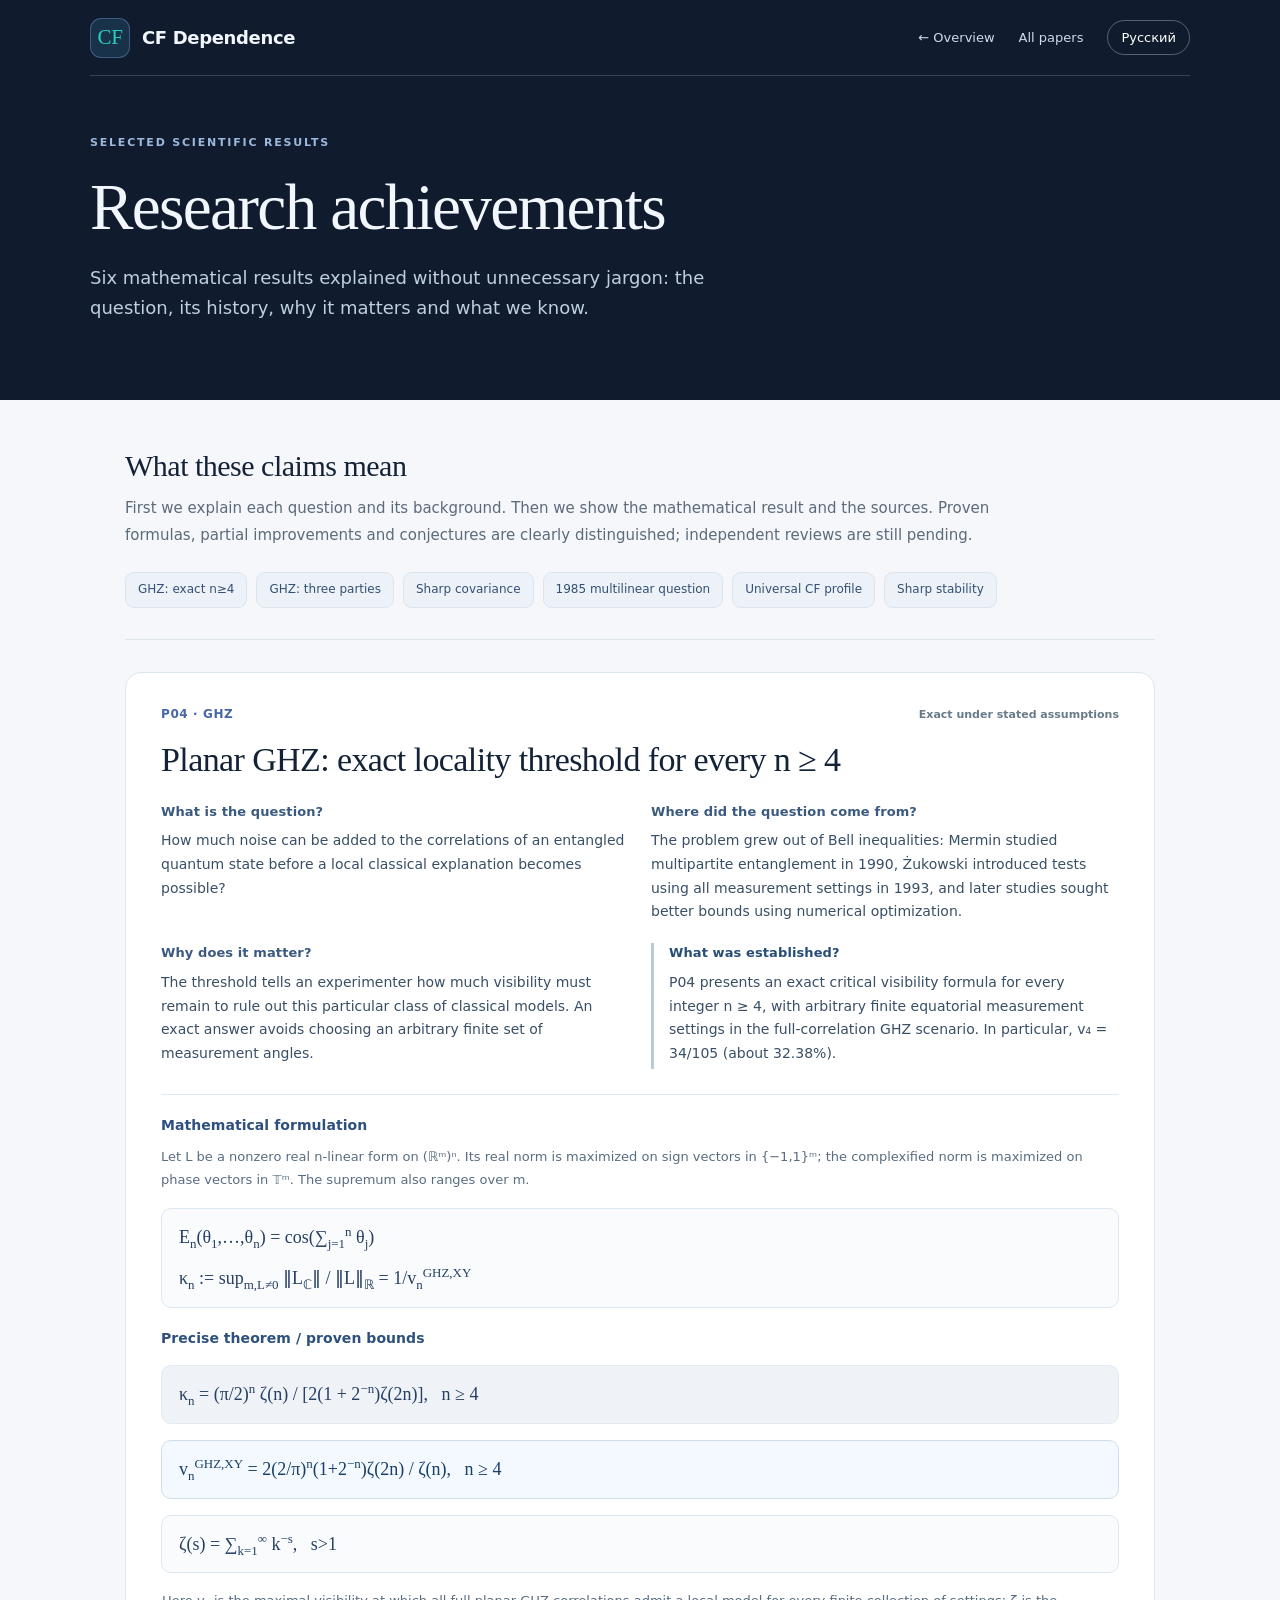
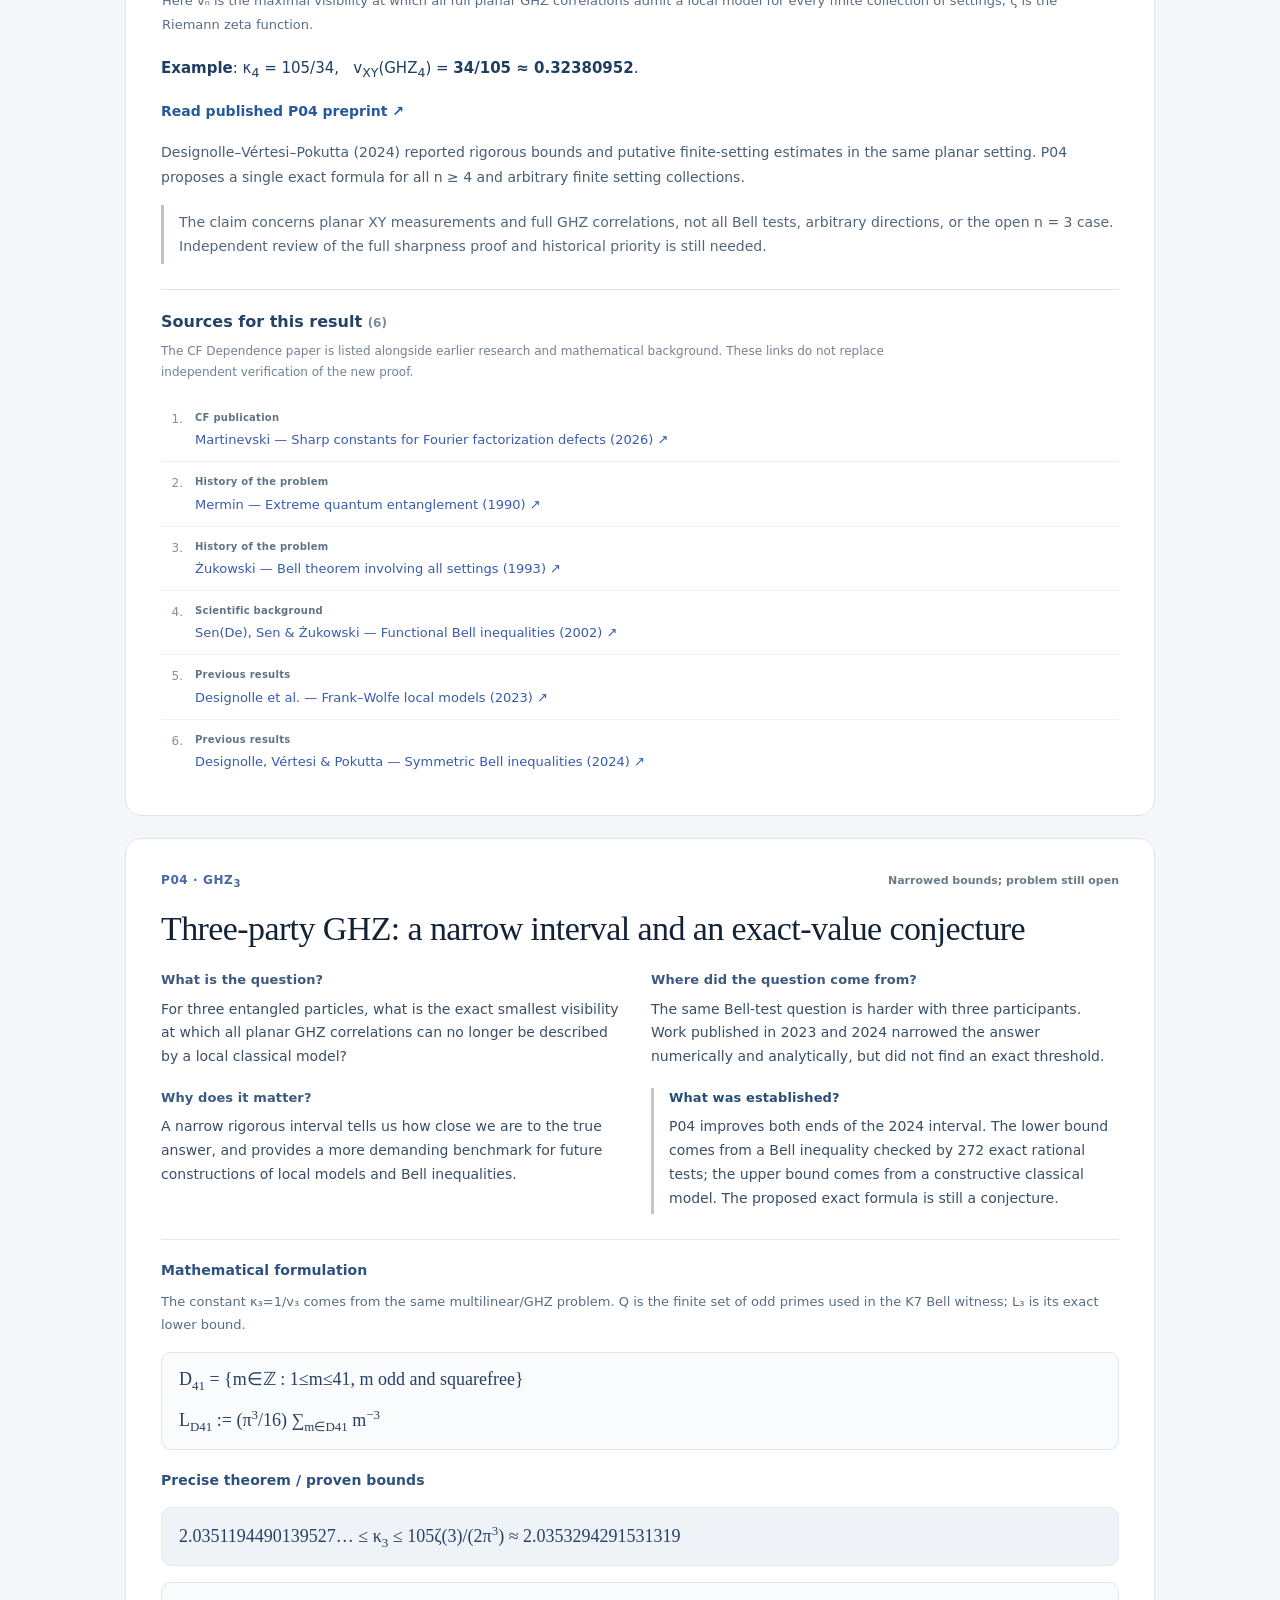
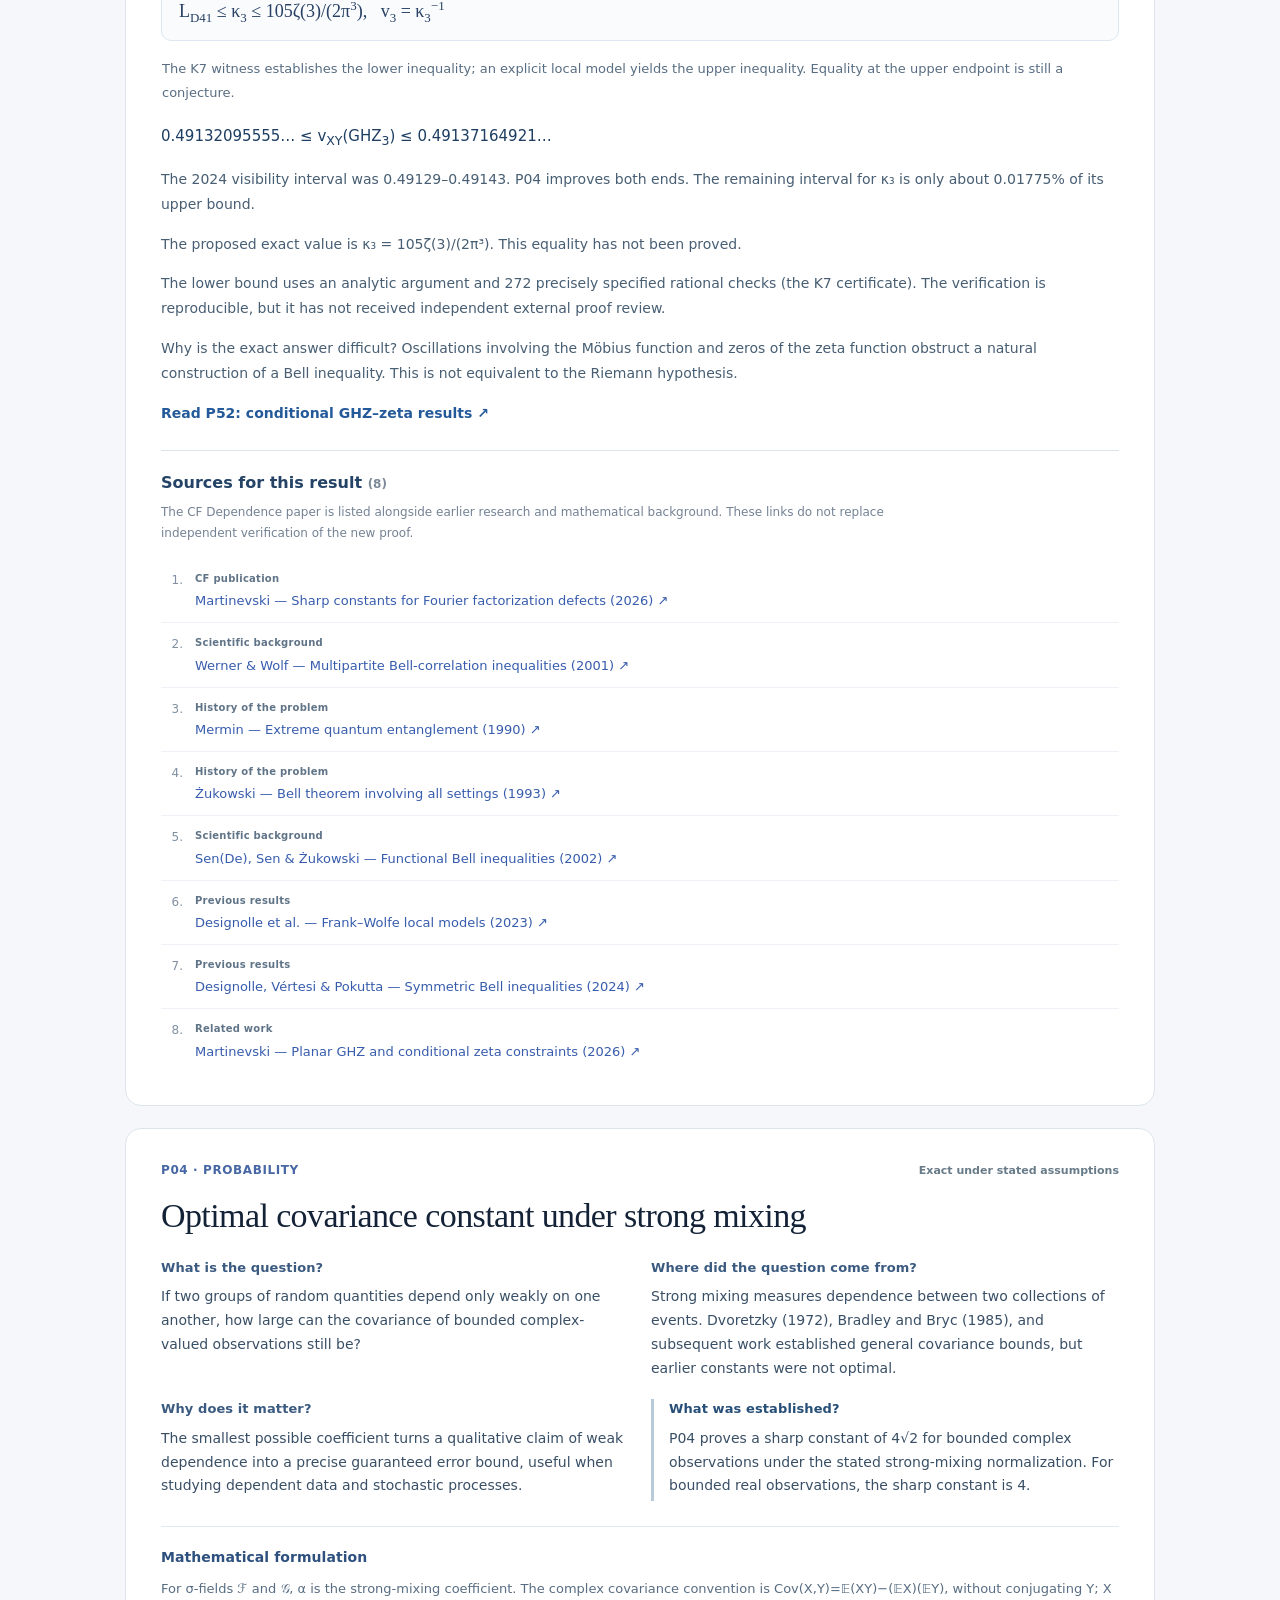
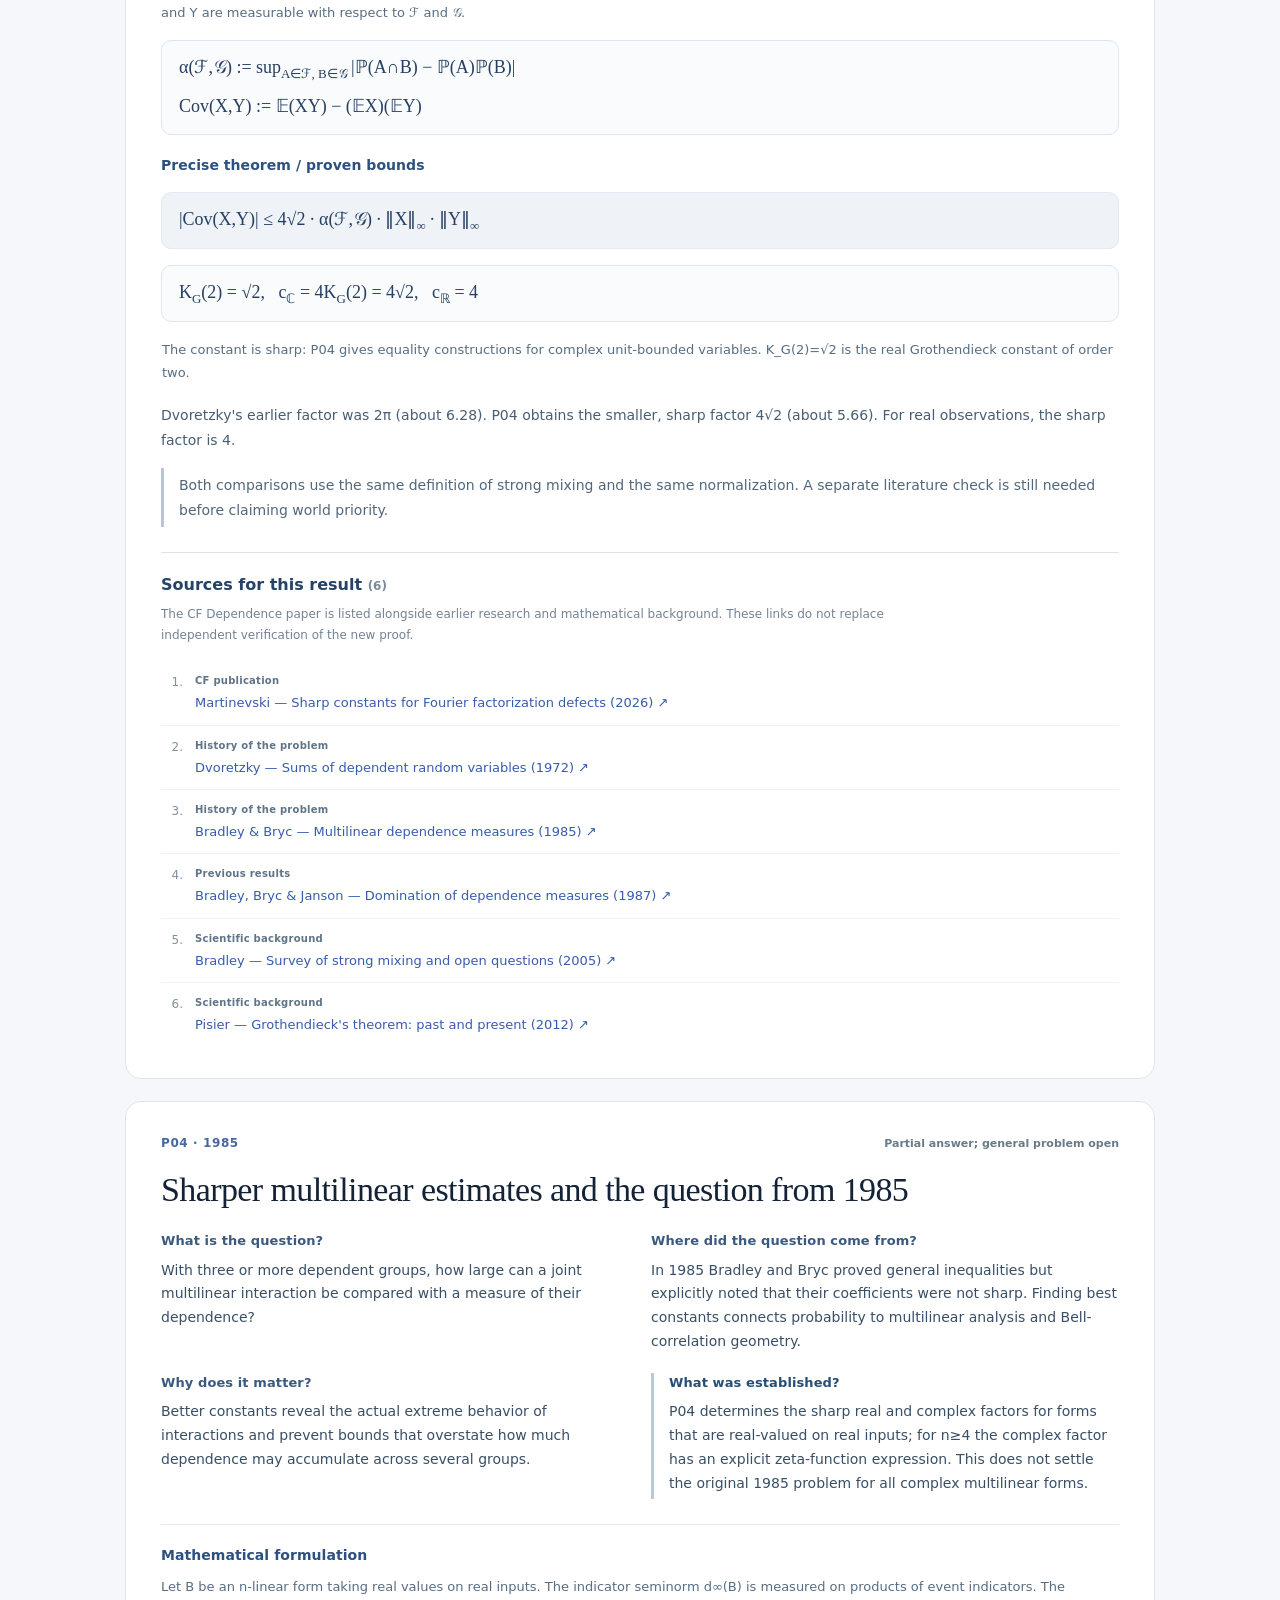
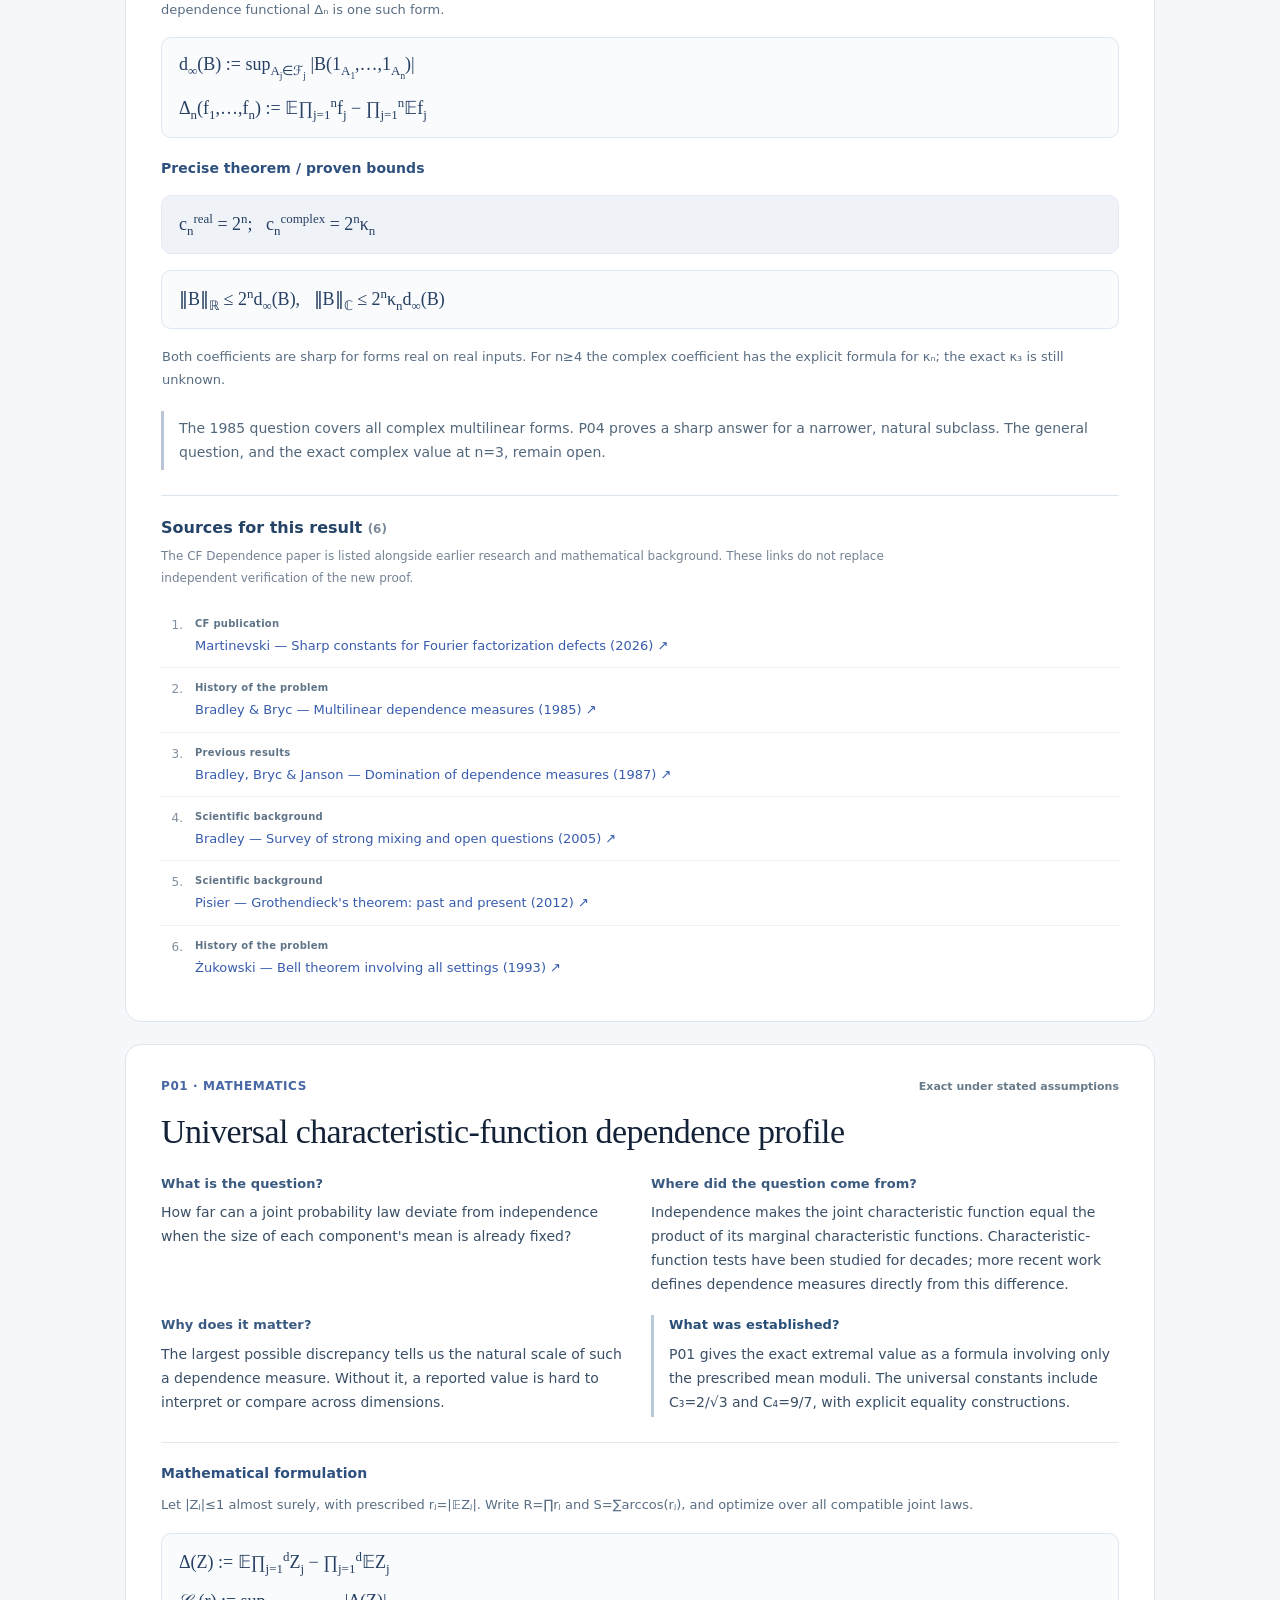
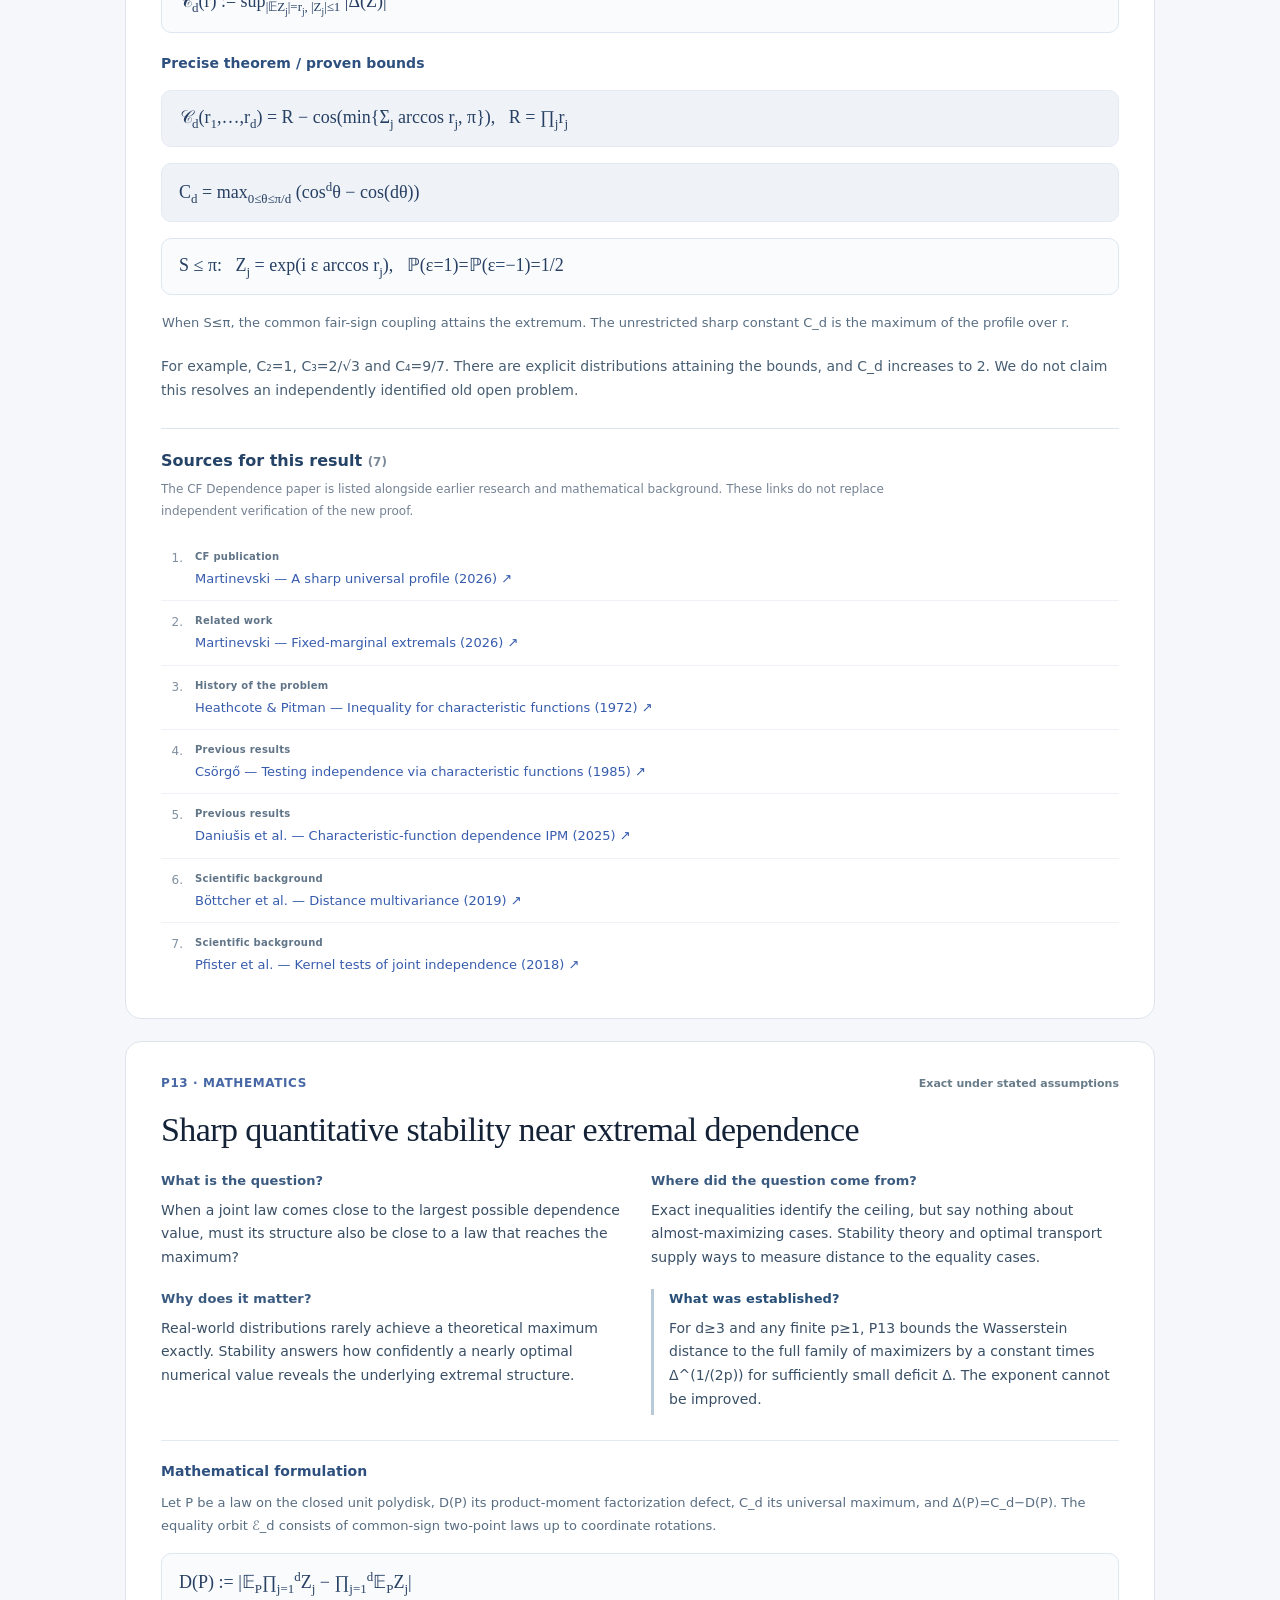
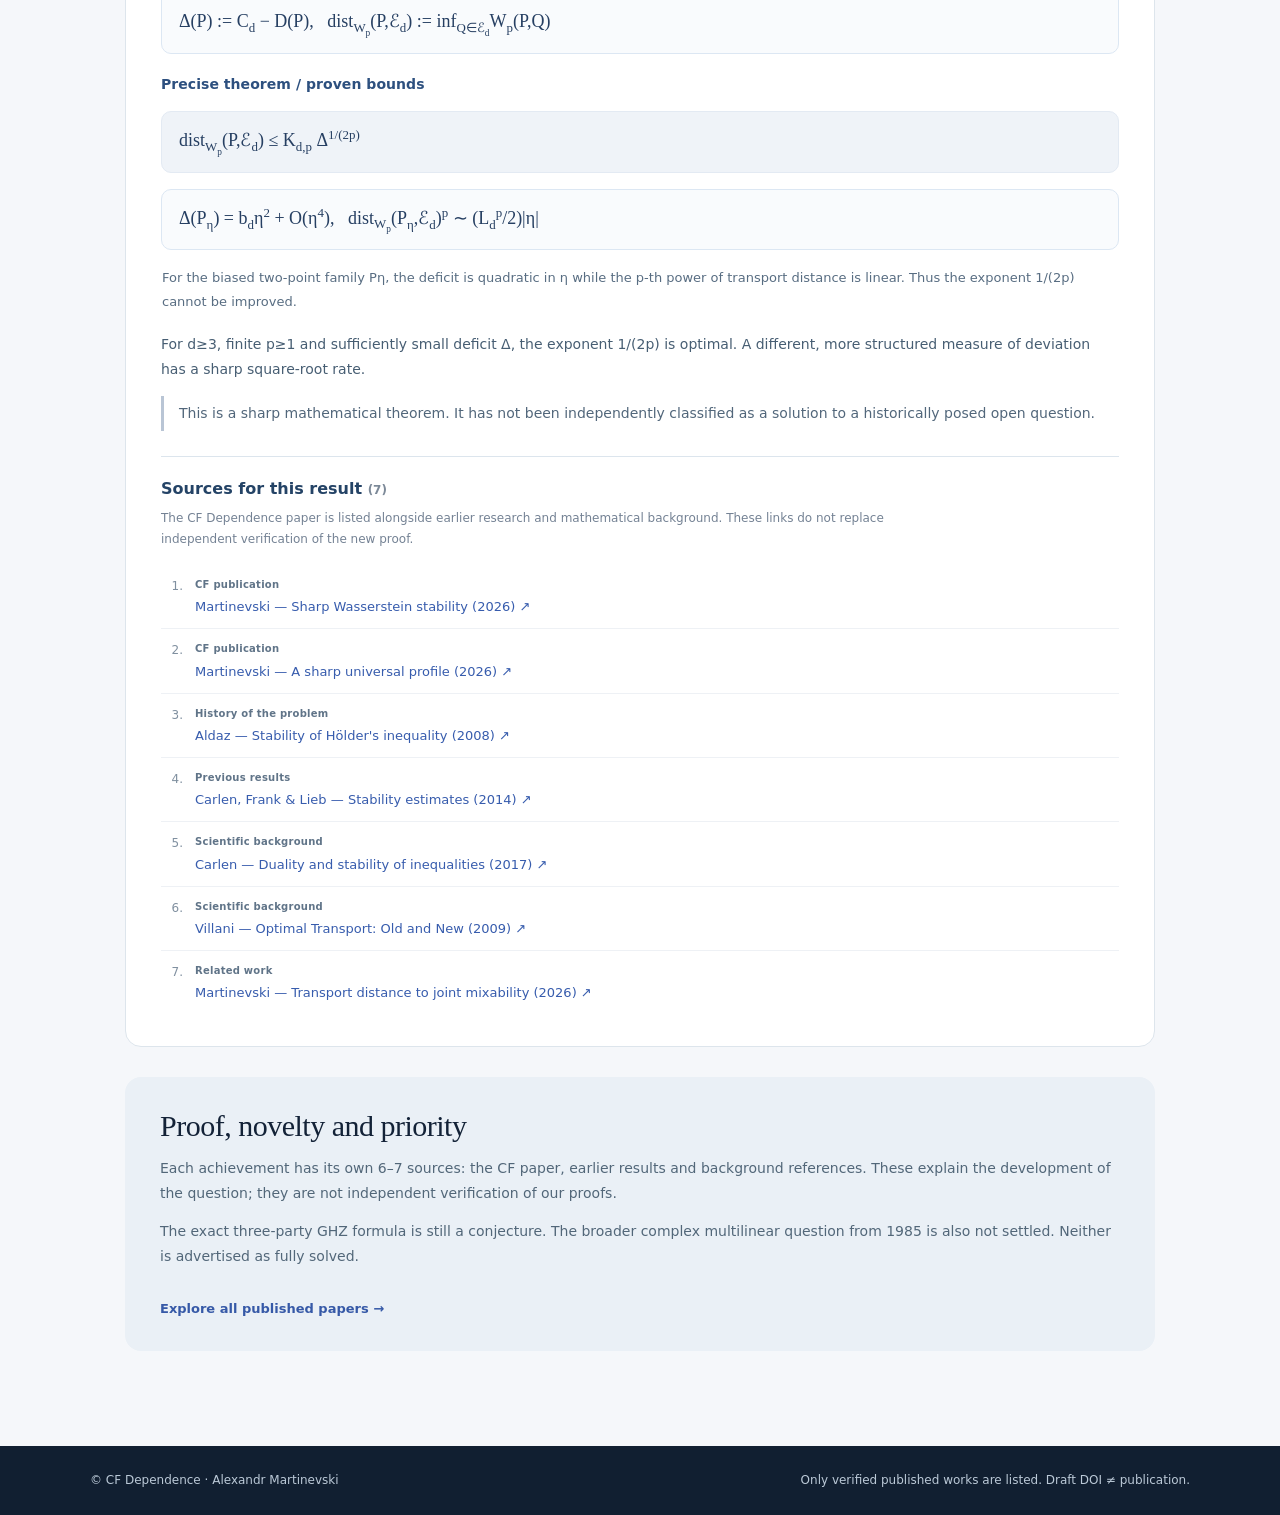
==== commit 925b9853: "Update static featured results, current GHZ D41 interval and published DOI links" ====
--- a/website/achievements.html
+++ b/website/achievements.html
@@ -5,7 +5,7 @@
   <meta name="viewport" content="width=device-width, initial-scale=1">
   <meta name="theme-color" content="#101c2e">
   <meta name="robots" content="index,follow">
-  <meta name="description" content="CF Dependence P04: exact planar GHZ full-correlation locality threshold for every n ≥ 4, v₄ = 34/105; published preprint and prior literature, with external proof review pending.">
+  <meta name="description" content="Published results: exact planar GHZ constants for n ≥ 4, improved D41 bounds for three parties, sharp mixing inequalities, and P52 conditional zeta constraints.">
   <link rel="canonical" href="https://math.a-martinevski.com/achievements.html">
   <meta property="og:type" content="article">
   <meta property="og:title" content="Research achievements — CF Dependence">
@@ -88,14 +88,14 @@
       </div>
 
       <p class="achievement-result-line"><strong data-i18n="achievementExample">Example</strong>: κ<sub>4</sub> = 105/34, &nbsp; v<sub>XY</sub>(GHZ<sub>4</sub>) = <strong>34/105 ≈ 0.32380952</strong>.</p>
-      <p class="achievement-proof-link"><a href="https://doi.org/10.5281/zenodo.23356092" target="_blank" rel="noopener noreferrer" data-i18n="achievementGhzExactReadPaper">Read published P04 preprint ↗</a></p>
-      <p data-i18n="achievementGhzExactImportance">Designolle–Vértesi–Pokutta (2024) reported rigorous bounds and putative finite-setting estimates in the same planar setting. P04 proposes a single exact formula for all n ≥ 4 and arbitrary finite setting collections.</p>
+      <p class="achievement-proof-link"><a href="https://doi.org/10.5281/zenodo.24293935" target="_blank" rel="noopener noreferrer" data-i18n="achievementGhzExactReadPaper">Read current P04 and its GHZ supplement ↗</a></p>
+      <p data-i18n="achievementGhzExactImportance">Designolle–Vértesi–Pokutta (2024) reported earlier bounds in related planar scenarios. The current P04 establishes the stated formula for all n ≥ 4 and arbitrary finite settings for full equatorial GHZ correlations.</p>
       <p class="achievement-limitation" data-i18n="achievementGhzExactScope">This concerns planar XY measurements and full GHZ correlations. It does not cover every Bell test or arbitrary measurements. Independent mathematical and historical reviews are still needed.</p>
 <div class="achievement-sources">
         <h3><span data-i18n="achievementSourcesHeading">Sources for this achievement</span> <span class="achievement-sources-count">(6)</span></h3>
         <p data-i18n="achievementSourcesExplanation">The author's result is listed alongside earlier research and broader background. Background citations are not independent verification of the new theorem.</p>
         <ol class="achievement-references" aria-label="References for this achievement">
-          <li><span class="achievement-ref-number">1.</span><div class="achievement-ref-body"><span class="achievement-ref-role" data-i18n="sourceRoleOur">Our</span><a href="https://doi.org/10.5281/zenodo.23356091" target="_blank" rel="noopener noreferrer">Martinevski — Sharp constants for Fourier factorization defects (2026) ↗</a></div></li>
+          <li><span class="achievement-ref-number">1.</span><div class="achievement-ref-body"><span class="achievement-ref-role" data-i18n="sourceRoleOur">Our</span><a href="https://doi.org/10.5281/zenodo.24293935" target="_blank" rel="noopener noreferrer">Martinevski — Sharp constants for Fourier factorization defects (2026) ↗</a></div></li>
           <li><span class="achievement-ref-number">2.</span><div class="achievement-ref-body"><span class="achievement-ref-role" data-i18n="sourceRoleOrigin">Origin</span><a href="https://doi.org/10.1103/PhysRevLett.65.1838" target="_blank" rel="noopener noreferrer">Mermin — Extreme quantum entanglement (1990) ↗</a></div></li>
           <li><span class="achievement-ref-number">3.</span><div class="achievement-ref-body"><span class="achievement-ref-role" data-i18n="sourceRoleOrigin">Origin</span><a href="https://doi.org/10.1016/0375-9601(93)90002-H" target="_blank" rel="noopener noreferrer">Żukowski — Bell theorem involving all settings (1993) ↗</a></div></li>
           <li><span class="achievement-ref-number">4.</span><div class="achievement-ref-body"><span class="achievement-ref-role" data-i18n="sourceRoleBackground">Background</span><a href="https://doi.org/10.1103/PhysRevA.66.062318" target="_blank" rel="noopener noreferrer">Sen(De), Sen &amp; Żukowski — Functional Bell inequalities (2002) ↗</a></div></li>
@@ -107,7 +107,7 @@
 
     <article class="achievement-feature" id="ghz-three">
       <div class="achievement-feature-top"><span class="achievement-code">P04 · GHZ<sub>3</sub></span><span class="achievement-state" data-i18n="achievementStatePartial">Narrowed bounds; problem still open</span></div>
-      <h2 data-i18n="achievementGhzThreeTitle">Three-party GHZ: a narrow interval and an exact-value conjecture</h2>
+      <h2 data-i18n="achievementGhzThreeTitle">Three-party GHZ: improved bounds, exact value still open</h2>
       <div class="achievement-explanation">
       <div class="achievement-explanation-part">
         <h3 data-i18n="achievementProblemTitle">The question</h3>
@@ -123,42 +123,44 @@
       </div>
       <div class="achievement-explanation-part">
         <h3 data-i18n="achievementAnswerTitle">What was established</h3>
-        <p data-i18n="achievementGhzThreeAnswer">P04 improves both ends of the 2024 interval. The lower bound comes from a Bell inequality checked by 272 exact rational tests; the upper bound comes from a constructive classical model. The proposed exact formula is still a conjecture.</p>
-      </div>
-      </div>
-            <div class="achievement-math-context">
-        <h3 data-i18n="achievementMathSetupTitle">Mathematical formulation</h3>
-        <p class="achievement-math-notation" data-i18n="achievementGhzThreeMathNotation">The constant κ₃=1/v₃ comes from the same multilinear/GHZ problem. Q is the finite set of odd primes used in the K7 Bell witness; L₃ is its exact lower bound.</p>
-        <div class="achievement-equation achievement-equation-setup" role="math">
-          <div class="math-line">Q = {11, 13, 17, 19, 23, 29, 31}</div>
-          <div class="math-line">L<sub>3</sub> := (π<sup>3</sup>/16) [(28/27)(126/125)(344/343) + ∑<sub>q∈Q</sub> q<sup>−3</sup>]</div>
+        <p data-i18n="achievementGhzThreeAnswer">The 17 November 2026 P04 version improves the rigorous lower bound on κ₃ from 2.0349681535… to 2.0351194490139527… using the D₄₁ Bell witness. The analytic upper bound is unchanged; the exact constant remains unknown.</p>
+      </div>
+      </div>
+            <div class="achievement-math-context">
+        <h3 data-i18n="achievementMathSetupTitle">Mathematical formulation</h3>
+        <p class="achievement-math-notation" data-i18n="achievementGhzThreeMathNotation">Let D₄₁ be the positive odd squarefree integers not exceeding 41, including 1. The D₄₁ Bell functional gives the lower bound for κ₃=1/v₃.</p>
+        <div class="achievement-equation achievement-equation-setup" role="math">
+          <div class="math-line">D<sub>41</sub> = {m∈ℤ : 1≤m≤41, m odd and squarefree}</div>
+          <div class="math-line">L<sub>D41</sub> := (π<sup>3</sup>/16) ∑<sub>m∈D41</sub> m<sup>−3</sup></div>
         </div>
         <h3 data-i18n="achievementMathResultTitle">Precise result / proven bounds</h3>
       </div>
 <div class="achievement-equation" role="math">
-        2.034968153548… ≤ κ<sub>3</sub> ≤ 105ζ(3)/(2π<sup>3</sup>) ≈ 2.035329429153
-      </div>
-      <div class="achievement-math-after">
-        <div class="achievement-equation achievement-equation-extra" role="math"><div class="math-line">L<sub>3</sub> ≤ κ<sub>3</sub> ≤ 105ζ(3)/(2π<sup>3</sup>), &nbsp; v<sub>3</sub> = κ<sub>3</sub><sup>−1</sup></div></div>
-        <p class="achievement-math-notation" data-i18n="achievementGhzThreeMathDetail">The K7 witness establishes the lower inequality; an explicit local model yields the upper inequality. Equality at the upper endpoint is still a conjecture.</p>
-      </div>
-
-      <p class="achievement-result-line">0.49132095555… ≤ v<sub>XY</sub>(GHZ<sub>3</sub>) ≤ 0.49140818163…</p>
-      <p data-i18n="achievementGhzThreeComparison">The 2024 visibility interval was 0.49129–0.49143. P04 improves both ends. The remaining interval for κ₃ is only about 0.01775% of its upper bound.</p>
-      <p data-i18n="achievementGhzThreeConjecture">The proposed exact value is κ₃ = 105ζ(3)/(2π³). This equality has not been proved.</p>
-      <p data-i18n="achievementGhzThreeProof">The lower bound uses an analytic argument and 272 precisely specified rational checks (the K7 certificate). The verification is reproducible, but it has not received independent external proof review.</p>
-      <p data-i18n="achievementGhzThreeZeta">Why is the exact answer difficult? Oscillations involving the Möbius function and zeros of the zeta function obstruct a natural construction of a Bell inequality. This is not equivalent to the Riemann hypothesis.</p>
-<div class="achievement-sources">
-        <h3><span data-i18n="achievementSourcesHeading">Sources for this achievement</span> <span class="achievement-sources-count">(7)</span></h3>
-        <p data-i18n="achievementSourcesExplanation">The author's result is listed alongside earlier research and broader background. Background citations are not independent verification of the new theorem.</p>
-        <ol class="achievement-references" aria-label="References for this achievement">
-          <li><span class="achievement-ref-number">1.</span><div class="achievement-ref-body"><span class="achievement-ref-role" data-i18n="sourceRoleOur">Our</span><a href="https://doi.org/10.5281/zenodo.23356091" target="_blank" rel="noopener noreferrer">Martinevski — Sharp constants for Fourier factorization defects (2026) ↗</a></div></li>
+        2.0351194490139527… ≤ κ<sub>3</sub> ≤ 105ζ(3)/(2π<sup>3</sup>) ≈ 2.0353294291531319
+      </div>
+      <div class="achievement-math-after">
+        <div class="achievement-equation achievement-equation-extra" role="math"><div class="math-line">L<sub>D41</sub> ≤ κ<sub>3</sub> ≤ 105ζ(3)/(2π<sup>3</sup>), &nbsp; v<sub>3</sub> = κ<sub>3</sub><sup>−1</sup></div></div>
+        <p class="achievement-math-notation" data-i18n="achievementGhzThreeMathDetail">The D₄₁ finite Bell functional supplies the lower bound through analytic reduction and exact-rational verification; a square-wave local model supplies the upper bound. Equality is unproved.</p>
+      </div>
+
+      <p class="achievement-result-line">0.49132095555… ≤ v<sub>XY</sub>(GHZ<sub>3</sub>) ≤ 0.49137164921…</p>
+      <p data-i18n="achievementGhzThreeComparison">The 2024 visibility interval was approximately 0.49129–0.49143. The current published bounds narrow it to 0.49132095555… ≤ v₃ ≤ 0.49137164921….</p>
+      <p data-i18n="achievementGhzThreeConjecture">The candidate equality κ₃ = 105ζ(3)/(2π³) remains unproved; P52 does not establish it.</p>
+      <p data-i18n="achievementGhzThreeProof">The lower bound combines analytic reductions of measurable responses with exact-rational computer verification (564 general-vertex and 85 signed first-vertex obligations). Checking code and data are supplied in the P04 ZIP. Independent human proof review is not claimed.</p>
+      <p data-i18n="achievementGhzThreeZeta">P52 derives conditional zero-free restrictions on ζ(s) from a globally admissible Bell functional on the full square-wave contact face. Such admissibility is not proved; P52 establishes neither the Riemann hypothesis nor exact κ₃.</p>
+      <p class="achievement-proof-link"><a href="https://doi.org/10.5281/zenodo.24293937" target="_blank" rel="noopener noreferrer" data-i18n="achievementGhzThreeReadP52">Read P52: conditional GHZ–zeta results ↗</a></p>
+<div class="achievement-sources">
+        <h3><span data-i18n="achievementSourcesHeading">Sources for this achievement</span> <span class="achievement-sources-count">(8)</span></h3>
+        <p data-i18n="achievementSourcesExplanation">The author's result is listed alongside earlier research and broader background. Background citations are not independent verification of the new theorem.</p>
+        <ol class="achievement-references" aria-label="References for this achievement">
+          <li><span class="achievement-ref-number">1.</span><div class="achievement-ref-body"><span class="achievement-ref-role" data-i18n="sourceRoleOur">Our</span><a href="https://doi.org/10.5281/zenodo.24293935" target="_blank" rel="noopener noreferrer">Martinevski — Sharp constants for Fourier factorization defects (2026) ↗</a></div></li>
           <li><span class="achievement-ref-number">2.</span><div class="achievement-ref-body"><span class="achievement-ref-role" data-i18n="sourceRoleBackground">Background</span><a href="https://doi.org/10.1103/PhysRevA.64.032112" target="_blank" rel="noopener noreferrer">Werner &amp; Wolf — Multipartite Bell-correlation inequalities (2001) ↗</a></div></li>
           <li><span class="achievement-ref-number">3.</span><div class="achievement-ref-body"><span class="achievement-ref-role" data-i18n="sourceRoleOrigin">Origin</span><a href="https://doi.org/10.1103/PhysRevLett.65.1838" target="_blank" rel="noopener noreferrer">Mermin — Extreme quantum entanglement (1990) ↗</a></div></li>
           <li><span class="achievement-ref-number">4.</span><div class="achievement-ref-body"><span class="achievement-ref-role" data-i18n="sourceRoleOrigin">Origin</span><a href="https://doi.org/10.1016/0375-9601(93)90002-H" target="_blank" rel="noopener noreferrer">Żukowski — Bell theorem involving all settings (1993) ↗</a></div></li>
           <li><span class="achievement-ref-number">5.</span><div class="achievement-ref-body"><span class="achievement-ref-role" data-i18n="sourceRoleBackground">Background</span><a href="https://doi.org/10.1103/PhysRevA.66.062318" target="_blank" rel="noopener noreferrer">Sen(De), Sen &amp; Żukowski — Functional Bell inequalities (2002) ↗</a></div></li>
           <li><span class="achievement-ref-number">6.</span><div class="achievement-ref-body"><span class="achievement-ref-role" data-i18n="sourceRolePrior">Prior</span><a href="https://doi.org/10.1103/PhysRevResearch.5.043059" target="_blank" rel="noopener noreferrer">Designolle et al. — Frank–Wolfe local models (2023) ↗</a></div></li>
           <li><span class="achievement-ref-number">7.</span><div class="achievement-ref-body"><span class="achievement-ref-role" data-i18n="sourceRolePrior">Prior</span><a href="https://doi.org/10.1103/PhysRevA.109.022205" target="_blank" rel="noopener noreferrer">Designolle, Vértesi &amp; Pokutta — Symmetric Bell inequalities (2024) ↗</a></div></li>
+          <li><span class="achievement-ref-number">8.</span><div class="achievement-ref-body"><span class="achievement-ref-role" data-i18n="sourceRoleRelated">Related</span><a href="https://doi.org/10.5281/zenodo.24293937" target="_blank" rel="noopener noreferrer">Martinevski — Planar GHZ and conditional zeta constraints (2026) ↗</a></div></li>
         </ol>
       </div>
     </article>
@@ -207,7 +209,7 @@
         <h3><span data-i18n="achievementSourcesHeading">Sources for this achievement</span> <span class="achievement-sources-count">(6)</span></h3>
         <p data-i18n="achievementSourcesExplanation">The author's result is listed alongside earlier research and broader background. Background citations are not independent verification of the new theorem.</p>
         <ol class="achievement-references" aria-label="References for this achievement">
-          <li><span class="achievement-ref-number">1.</span><div class="achievement-ref-body"><span class="achievement-ref-role" data-i18n="sourceRoleOur">Our</span><a href="https://doi.org/10.5281/zenodo.23356091" target="_blank" rel="noopener noreferrer">Martinevski — Sharp constants for Fourier factorization defects (2026) ↗</a></div></li>
+          <li><span class="achievement-ref-number">1.</span><div class="achievement-ref-body"><span class="achievement-ref-role" data-i18n="sourceRoleOur">Our</span><a href="https://doi.org/10.5281/zenodo.24293935" target="_blank" rel="noopener noreferrer">Martinevski — Sharp constants for Fourier factorization defects (2026) ↗</a></div></li>
           <li><span class="achievement-ref-number">2.</span><div class="achievement-ref-body"><span class="achievement-ref-role" data-i18n="sourceRoleOrigin">Origin</span><a href="https://doi.org/10.1525/9780520423671-032" target="_blank" rel="noopener noreferrer">Dvoretzky — Sums of dependent random variables (1972) ↗</a></div></li>
           <li><span class="achievement-ref-number">3.</span><div class="achievement-ref-body"><span class="achievement-ref-role" data-i18n="sourceRoleOrigin">Origin</span><a href="https://doi.org/10.1016/0047-259X(85)90025-9" target="_blank" rel="noopener noreferrer">Bradley &amp; Bryc — Multilinear dependence measures (1985) ↗</a></div></li>
           <li><span class="achievement-ref-number">4.</span><div class="achievement-ref-body"><span class="achievement-ref-role" data-i18n="sourceRolePrior">Prior</span><a href="https://doi.org/10.1016/0047-259X(87)90160-6" target="_blank" rel="noopener noreferrer">Bradley, Bryc &amp; Janson — Domination of dependence measures (1987) ↗</a></div></li>
@@ -261,7 +263,7 @@
         <h3><span data-i18n="achievementSourcesHeading">Sources for this achievement</span> <span class="achievement-sources-count">(6)</span></h3>
         <p data-i18n="achievementSourcesExplanation">The author's result is listed alongside earlier research and broader background. Background citations are not independent verification of the new theorem.</p>
         <ol class="achievement-references" aria-label="References for this achievement">
-          <li><span class="achievement-ref-number">1.</span><div class="achievement-ref-body"><span class="achievement-ref-role" data-i18n="sourceRoleOur">Our</span><a href="https://doi.org/10.5281/zenodo.23356091" target="_blank" rel="noopener noreferrer">Martinevski — Sharp constants for Fourier factorization defects (2026) ↗</a></div></li>
+          <li><span class="achievement-ref-number">1.</span><div class="achievement-ref-body"><span class="achievement-ref-role" data-i18n="sourceRoleOur">Our</span><a href="https://doi.org/10.5281/zenodo.24293935" target="_blank" rel="noopener noreferrer">Martinevski — Sharp constants for Fourier factorization defects (2026) ↗</a></div></li>
           <li><span class="achievement-ref-number">2.</span><div class="achievement-ref-body"><span class="achievement-ref-role" data-i18n="sourceRoleOrigin">Origin</span><a href="https://doi.org/10.1016/0047-259X(85)90025-9" target="_blank" rel="noopener noreferrer">Bradley &amp; Bryc — Multilinear dependence measures (1985) ↗</a></div></li>
           <li><span class="achievement-ref-number">3.</span><div class="achievement-ref-body"><span class="achievement-ref-role" data-i18n="sourceRolePrior">Prior</span><a href="https://doi.org/10.1016/0047-259X(87)90160-6" target="_blank" rel="noopener noreferrer">Bradley, Bryc &amp; Janson — Domination of dependence measures (1987) ↗</a></div></li>
           <li><span class="achievement-ref-number">4.</span><div class="achievement-ref-body"><span class="achievement-ref-role" data-i18n="sourceRoleBackground">Background</span><a href="https://doi.org/10.1214/154957805100000104" target="_blank" rel="noopener noreferrer">Bradley — Survey of strong mixing and open questions (2005) ↗</a></div></li>
@@ -319,8 +321,8 @@
         <h3><span data-i18n="achievementSourcesHeading">Sources for this achievement</span> <span class="achievement-sources-count">(7)</span></h3>
         <p data-i18n="achievementSourcesExplanation">The author's result is listed alongside earlier research and broader background. Background citations are not independent verification of the new theorem.</p>
         <ol class="achievement-references" aria-label="References for this achievement">
-          <li><span class="achievement-ref-number">1.</span><div class="achievement-ref-body"><span class="achievement-ref-role" data-i18n="sourceRoleOur">Our</span><a href="https://doi.org/10.5281/zenodo.23021779" target="_blank" rel="noopener noreferrer">Martinevski — A sharp universal profile (2026) ↗</a></div></li>
-          <li><span class="achievement-ref-number">2.</span><div class="achievement-ref-body"><span class="achievement-ref-role" data-i18n="sourceRoleRelated">Related</span><a href="https://doi.org/10.5281/zenodo.23022042" target="_blank" rel="noopener noreferrer">Martinevski — Fixed-marginal extremals (2026) ↗</a></div></li>
+          <li><span class="achievement-ref-number">1.</span><div class="achievement-ref-body"><span class="achievement-ref-role" data-i18n="sourceRoleOur">Our</span><a href="https://doi.org/10.5281/zenodo.23355587" target="_blank" rel="noopener noreferrer">Martinevski — A sharp universal profile (2026) ↗</a></div></li>
+          <li><span class="achievement-ref-number">2.</span><div class="achievement-ref-body"><span class="achievement-ref-role" data-i18n="sourceRoleRelated">Related</span><a href="https://doi.org/10.5281/zenodo.23355597" target="_blank" rel="noopener noreferrer">Martinevski — Fixed-marginal extremals (2026) ↗</a></div></li>
           <li><span class="achievement-ref-number">3.</span><div class="achievement-ref-body"><span class="achievement-ref-role" data-i18n="sourceRoleOrigin">Origin</span><a href="https://doi.org/10.1017/S0004972700044191" target="_blank" rel="noopener noreferrer">Heathcote &amp; Pitman — Inequality for characteristic functions (1972) ↗</a></div></li>
           <li><span class="achievement-ref-number">4.</span><div class="achievement-ref-body"><span class="achievement-ref-role" data-i18n="sourceRolePrior">Prior</span><a href="https://doi.org/10.1016/0047-259X(85)90022-3" target="_blank" rel="noopener noreferrer">Csörgő — Testing independence via characteristic functions (1985) ↗</a></div></li>
           <li><span class="achievement-ref-number">5.</span><div class="achievement-ref-body"><span class="achievement-ref-role" data-i18n="sourceRolePrior">Prior</span><a href="https://doi.org/10.3390/e27121254" target="_blank" rel="noopener noreferrer">Daniušis et al. — Characteristic-function dependence IPM (2025) ↗</a></div></li>
@@ -374,21 +376,21 @@
         <h3><span data-i18n="achievementSourcesHeading">Sources for this achievement</span> <span class="achievement-sources-count">(7)</span></h3>
         <p data-i18n="achievementSourcesExplanation">The author's result is listed alongside earlier research and broader background. Background citations are not independent verification of the new theorem.</p>
         <ol class="achievement-references" aria-label="References for this achievement">
-          <li><span class="achievement-ref-number">1.</span><div class="achievement-ref-body"><span class="achievement-ref-role" data-i18n="sourceRoleOur">Our</span><a href="https://doi.org/10.5281/zenodo.23355677" target="_blank" rel="noopener noreferrer">Martinevski — Sharp Wasserstein stability (2026) ↗</a></div></li>
-          <li><span class="achievement-ref-number">2.</span><div class="achievement-ref-body"><span class="achievement-ref-role" data-i18n="sourceRoleOur">Our</span><a href="https://doi.org/10.5281/zenodo.23021779" target="_blank" rel="noopener noreferrer">Martinevski — A sharp universal profile (2026) ↗</a></div></li>
+          <li><span class="achievement-ref-number">1.</span><div class="achievement-ref-body"><span class="achievement-ref-role" data-i18n="sourceRoleOur">Our</span><a href="https://doi.org/10.5281/zenodo.23355678" target="_blank" rel="noopener noreferrer">Martinevski — Sharp Wasserstein stability (2026) ↗</a></div></li>
+          <li><span class="achievement-ref-number">2.</span><div class="achievement-ref-body"><span class="achievement-ref-role" data-i18n="sourceRoleOur">Our</span><a href="https://doi.org/10.5281/zenodo.23355587" target="_blank" rel="noopener noreferrer">Martinevski — A sharp universal profile (2026) ↗</a></div></li>
           <li><span class="achievement-ref-number">3.</span><div class="achievement-ref-body"><span class="achievement-ref-role" data-i18n="sourceRoleOrigin">Origin</span><a href="https://doi.org/10.1016/j.jmaa.2008.01.104" target="_blank" rel="noopener noreferrer">Aldaz — Stability of Hölder's inequality (2008) ↗</a></div></li>
           <li><span class="achievement-ref-number">4.</span><div class="achievement-ref-body"><span class="achievement-ref-role" data-i18n="sourceRolePrior">Prior</span><a href="https://doi.org/10.1007/s00039-014-0253-z" target="_blank" rel="noopener noreferrer">Carlen, Frank &amp; Lieb — Stability estimates (2014) ↗</a></div></li>
           <li><span class="achievement-ref-number">5.</span><div class="achievement-ref-body"><span class="achievement-ref-role" data-i18n="sourceRoleBackground">Background</span><a href="https://doi.org/10.5802/afst.1535" target="_blank" rel="noopener noreferrer">Carlen — Duality and stability of inequalities (2017) ↗</a></div></li>
           <li><span class="achievement-ref-number">6.</span><div class="achievement-ref-body"><span class="achievement-ref-role" data-i18n="sourceRoleBackground">Background</span><a href="https://doi.org/10.1007/978-3-540-71050-9" target="_blank" rel="noopener noreferrer">Villani — Optimal Transport: Old and New (2009) ↗</a></div></li>
-          <li><span class="achievement-ref-number">7.</span><div class="achievement-ref-body"><span class="achievement-ref-role" data-i18n="sourceRoleRelated">Related</span><a href="https://doi.org/10.5281/zenodo.23355714" target="_blank" rel="noopener noreferrer">Martinevski — Transport distance to joint mixability (2026) ↗</a></div></li>
+          <li><span class="achievement-ref-number">7.</span><div class="achievement-ref-body"><span class="achievement-ref-role" data-i18n="sourceRoleRelated">Related</span><a href="https://doi.org/10.5281/zenodo.23355715" target="_blank" rel="noopener noreferrer">Martinevski — Transport distance to joint mixability (2026) ↗</a></div></li>
         </ol>
       </div>
     </article>
 
     <section class="achievement-editorial" aria-labelledby="achievement-editorial-title">
       <h2 id="achievement-editorial-title" data-i18n="achievementEditorialTitle">Proof, novelty and priority</h2>
-      <p data-i18n="achievementEditorialText">Each achievement has its own 6–7 sources: the CF paper, earlier results and background references. These explain the development of the question; they are not independent verification of our proofs.</p>
-      <p data-i18n="achievementEditorialSecond">The exact three-party GHZ formula is still a conjecture. The broader complex multilinear question from 1985 is also not settled. Neither is advertised as fully solved.</p>
+      <p data-i18n="achievementEditorialText">Each result has 6–8 sources: a relevant publication, earlier research and scientific context. These references do not replace independent proof review.</p>
+      <p data-i18n="achievementEditorialSecond">The exact three-party GHZ constant remains open. P52 establishes conditional arithmetic implications, not the Riemann hypothesis. The general complex multilinear question from 1985 is also unresolved.</p>
       <div class="achievement-return">
         <a href="index.html?lang=en#areas" data-catalogue-home-link data-i18n="achievementAllPapers">Explore all published papers →</a>
       </div>
--- a/website/assets/site.css
+++ b/website/assets/site.css
@@ -200,6 +200,13 @@
   padding:12px 17px;margin:16px 0;color:#263f62}
 .achievement-equation sub,.achievement-equation sup{font-size:72%}
 .achievement-feature .achievement-result-line{font-size:15px;color:#1d3e62}
+.achievement-feature .achievement-visibility-formula{
+  background:#f4f9ff;border-color:#cedeed;color:#173f68;margin-top:10px}
+.achievement-feature .achievement-proof-link{margin:7px 0 16px}
+.achievement-proof-link a{display:inline-block;font-size:14px;font-weight:700;
+  color:#24599a;text-decoration:none;overflow-wrap:anywhere}
+.achievement-proof-link a:hover{text-decoration:underline}
+
 .achievement-source-links{display:flex;flex-wrap:wrap;gap:10px 19px;border-top:1px solid #e5ebf0;
   padding-top:15px;margin-top:23px}
 .achievement-source-links a,.achievement-return a{font-size:13px;color:#3659a7;
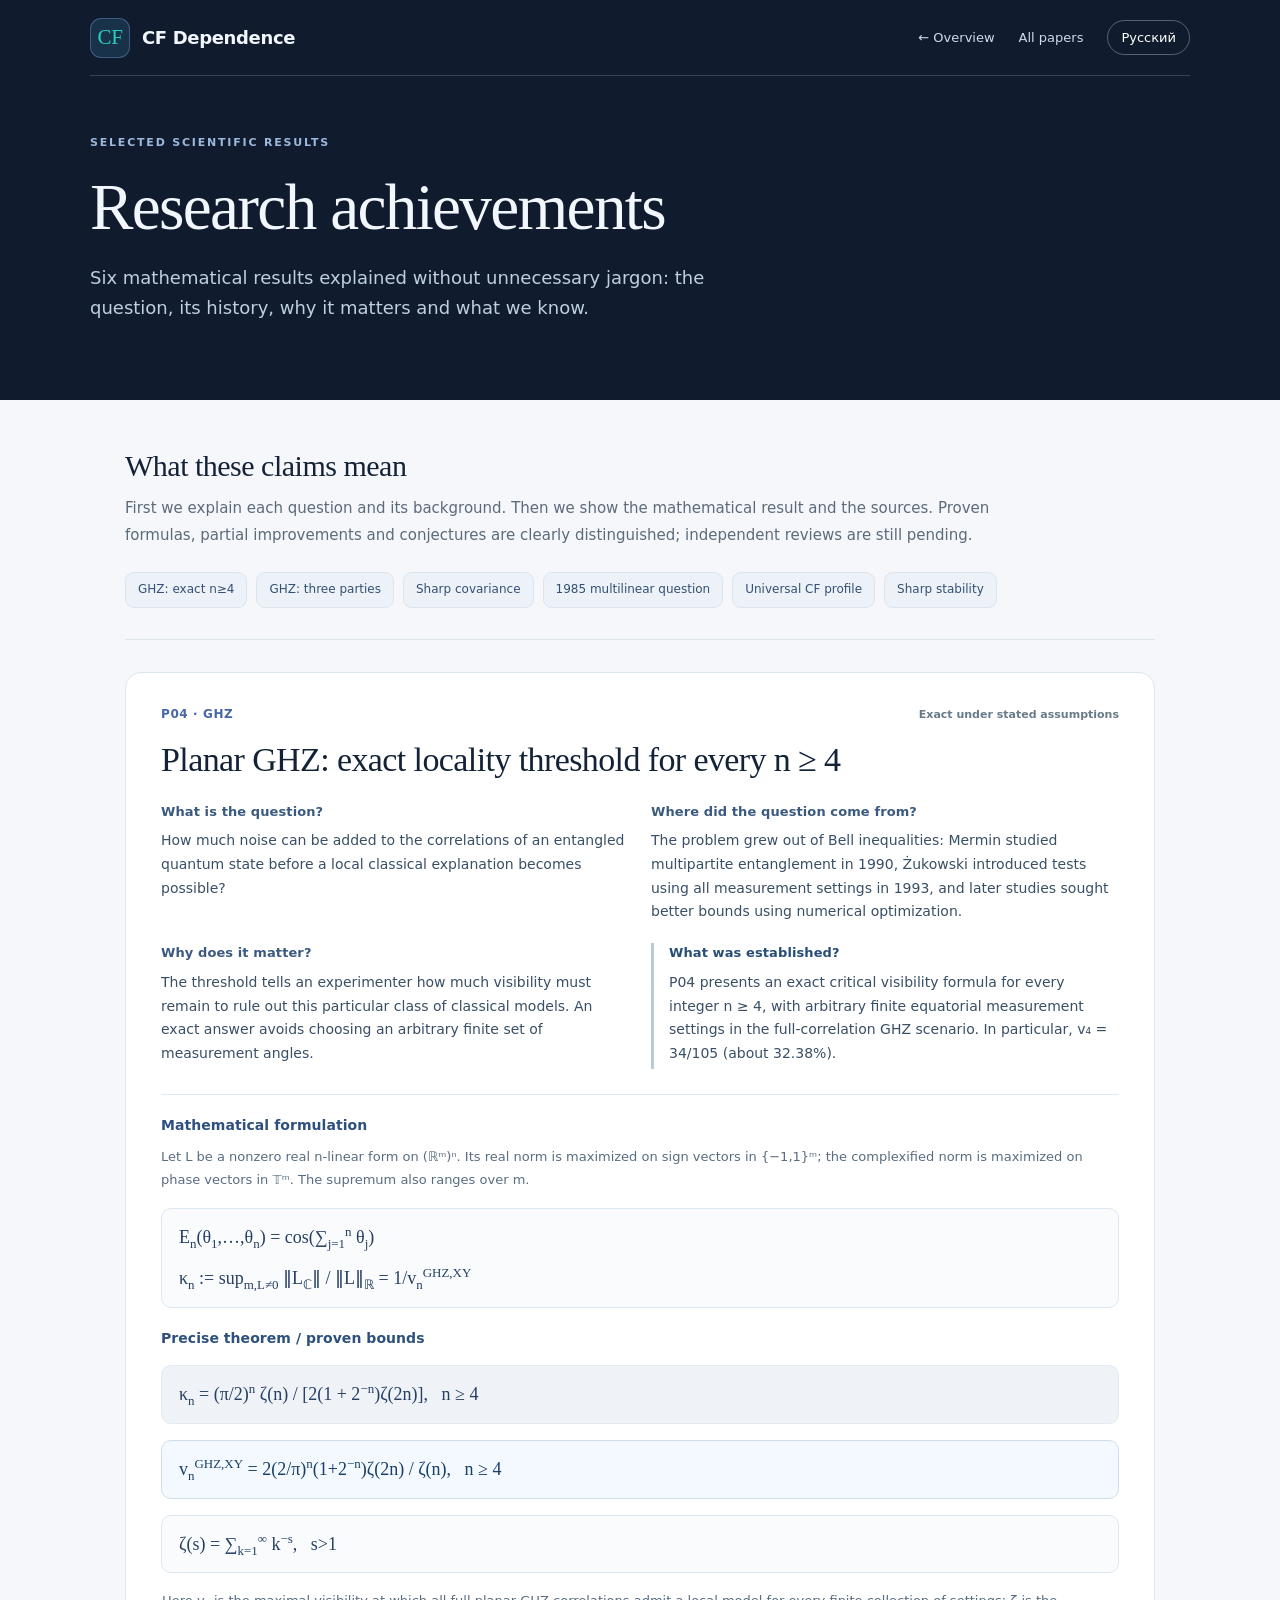
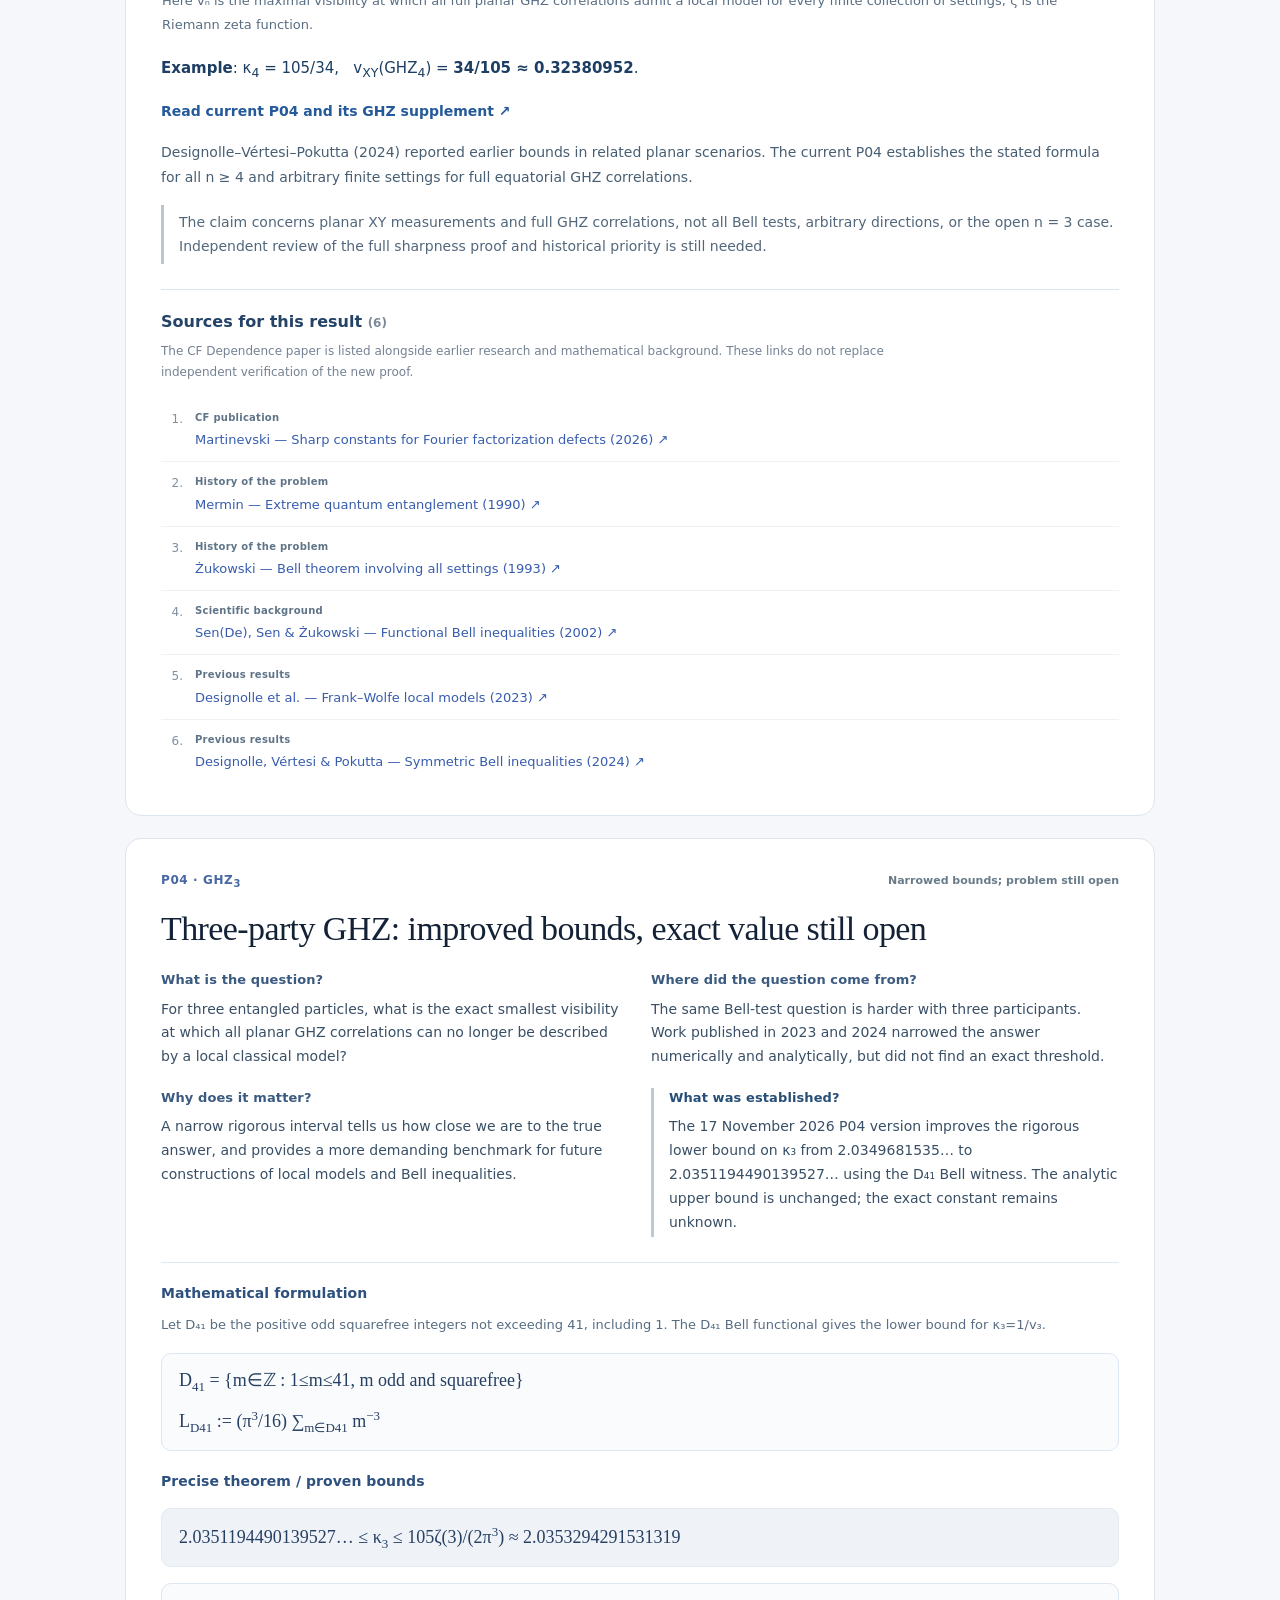
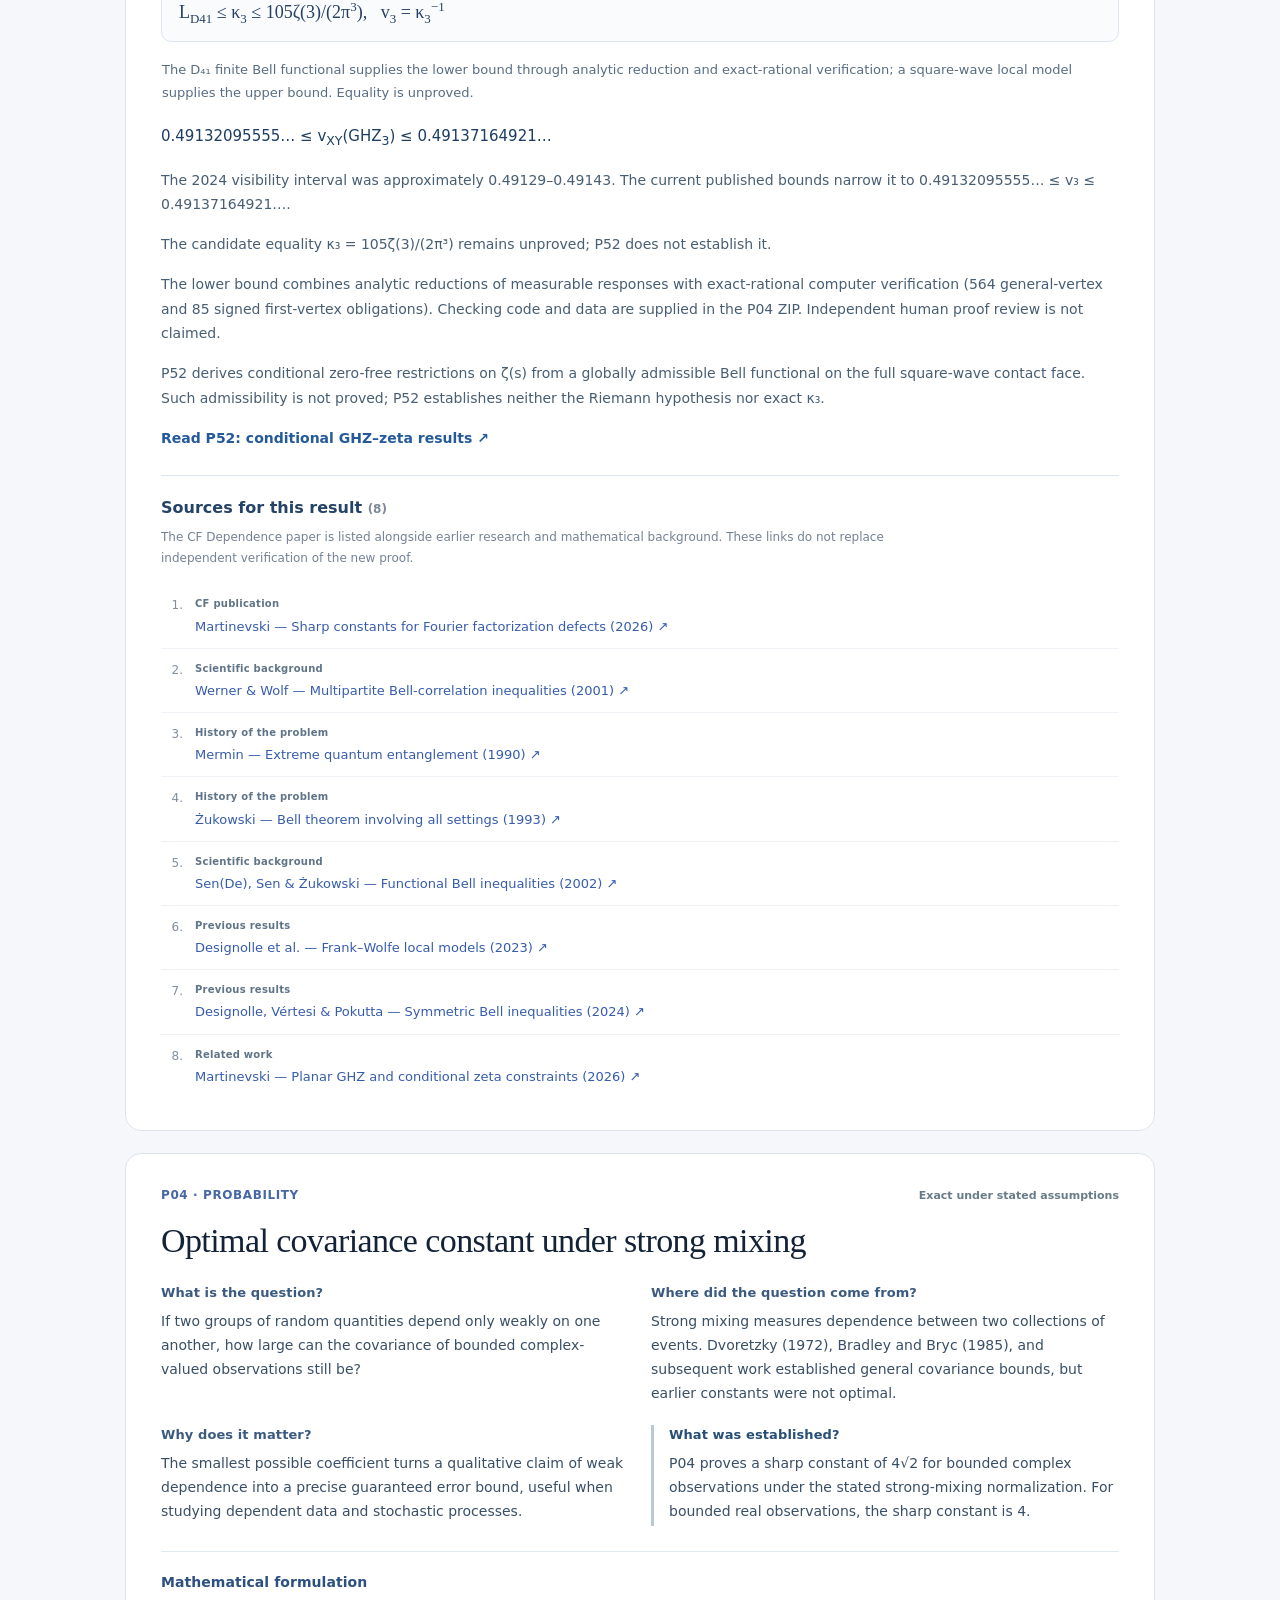
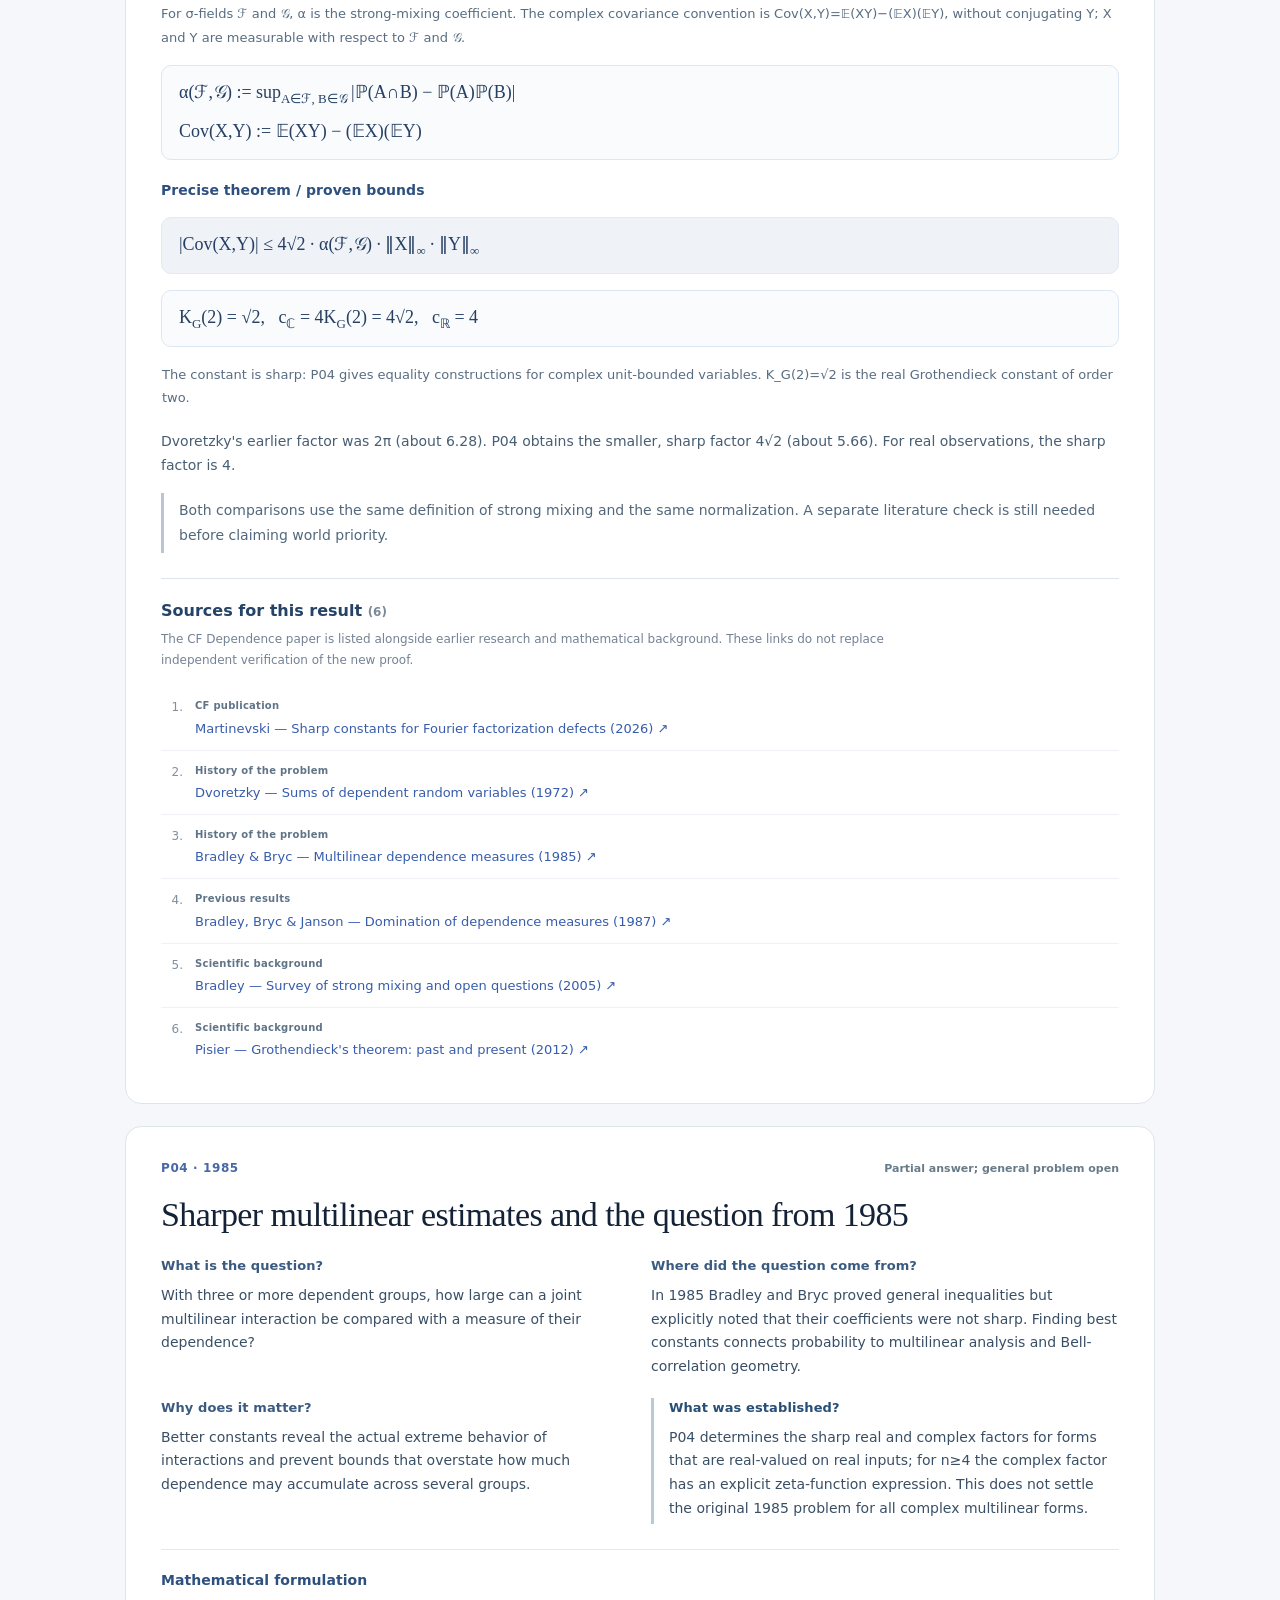
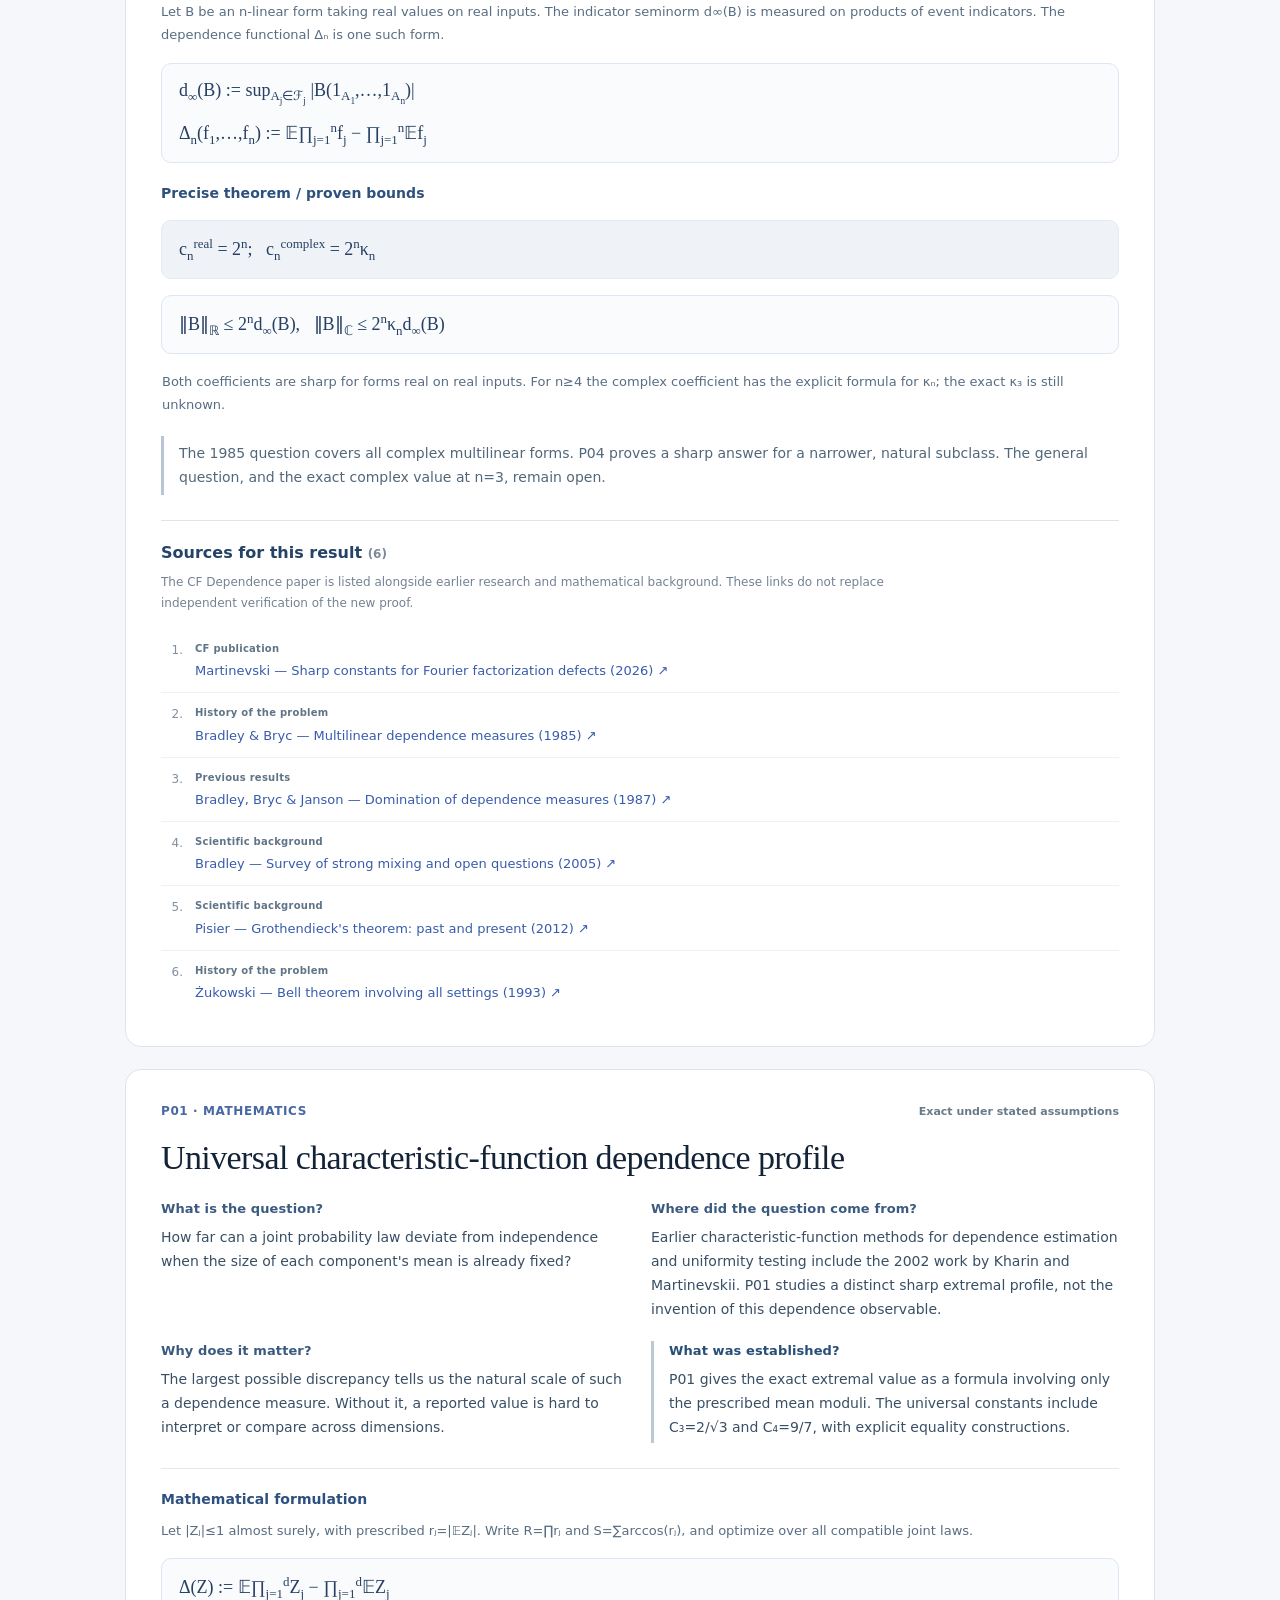
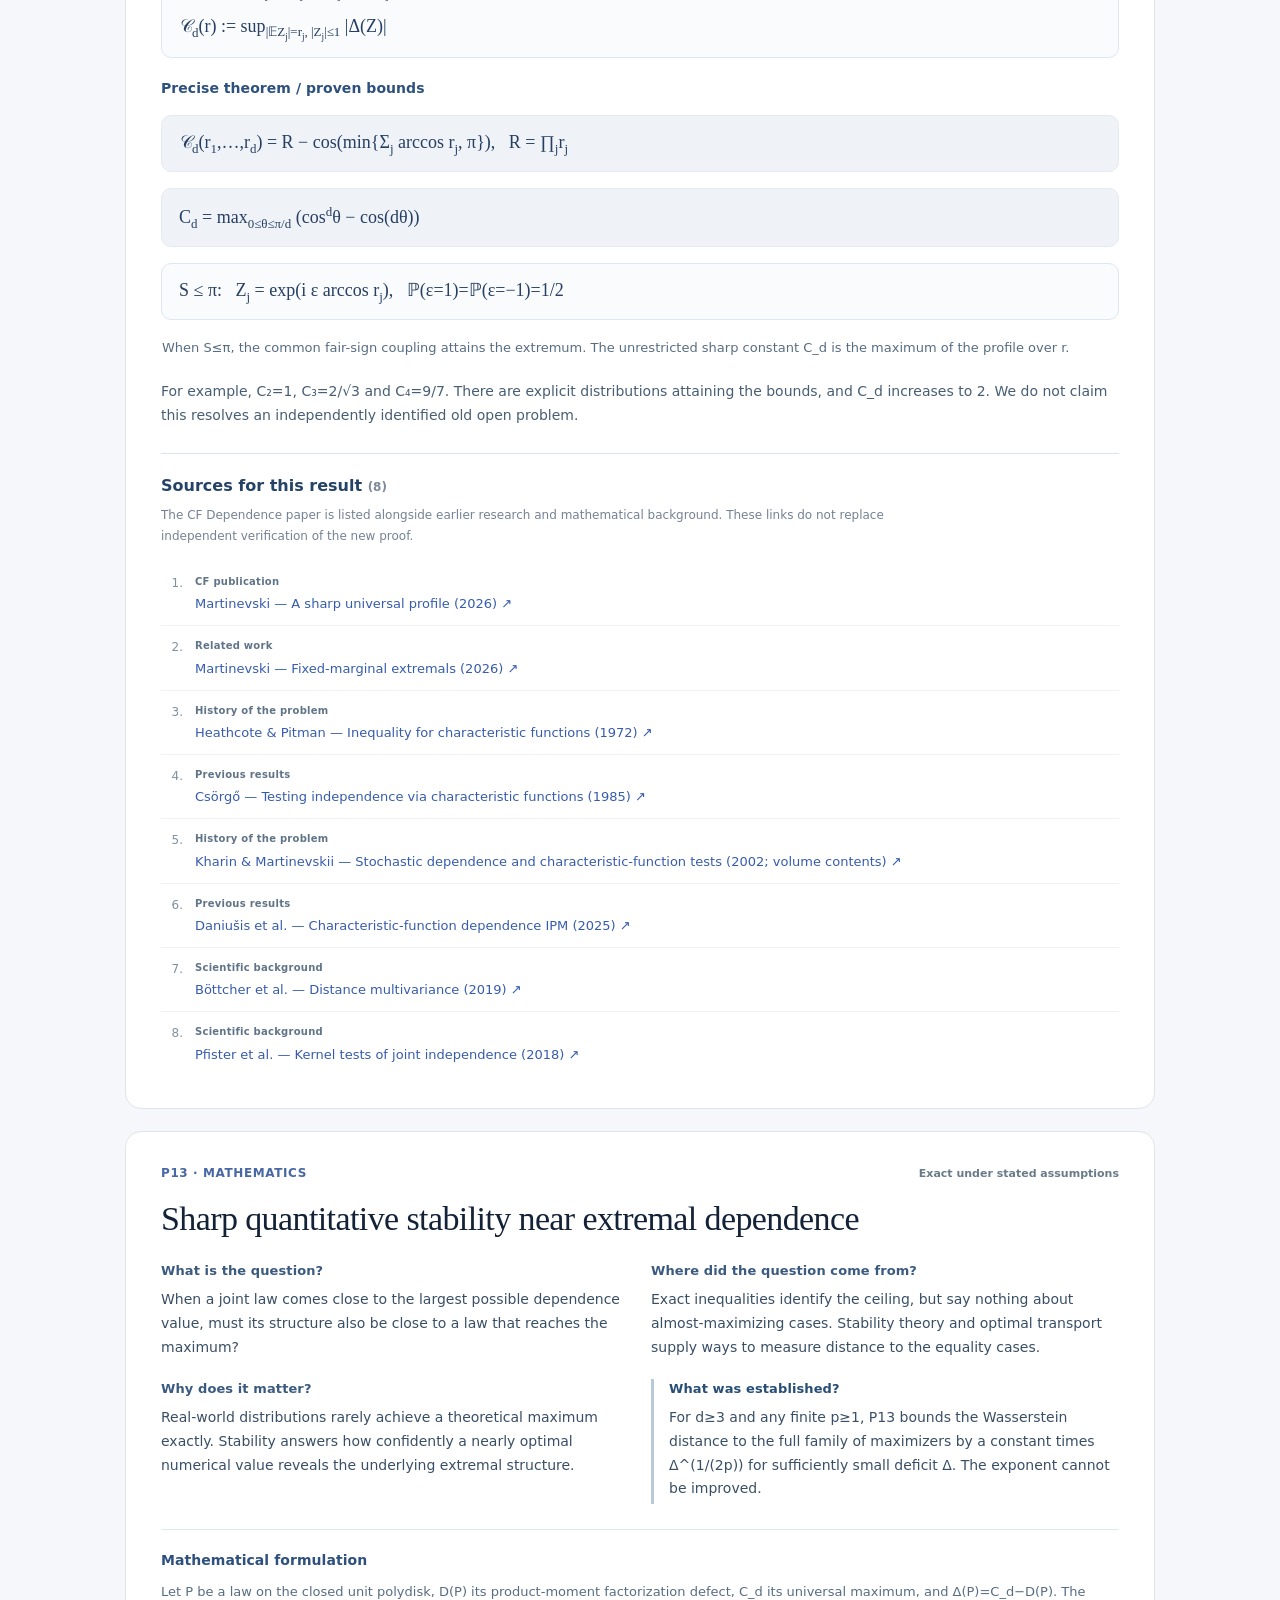
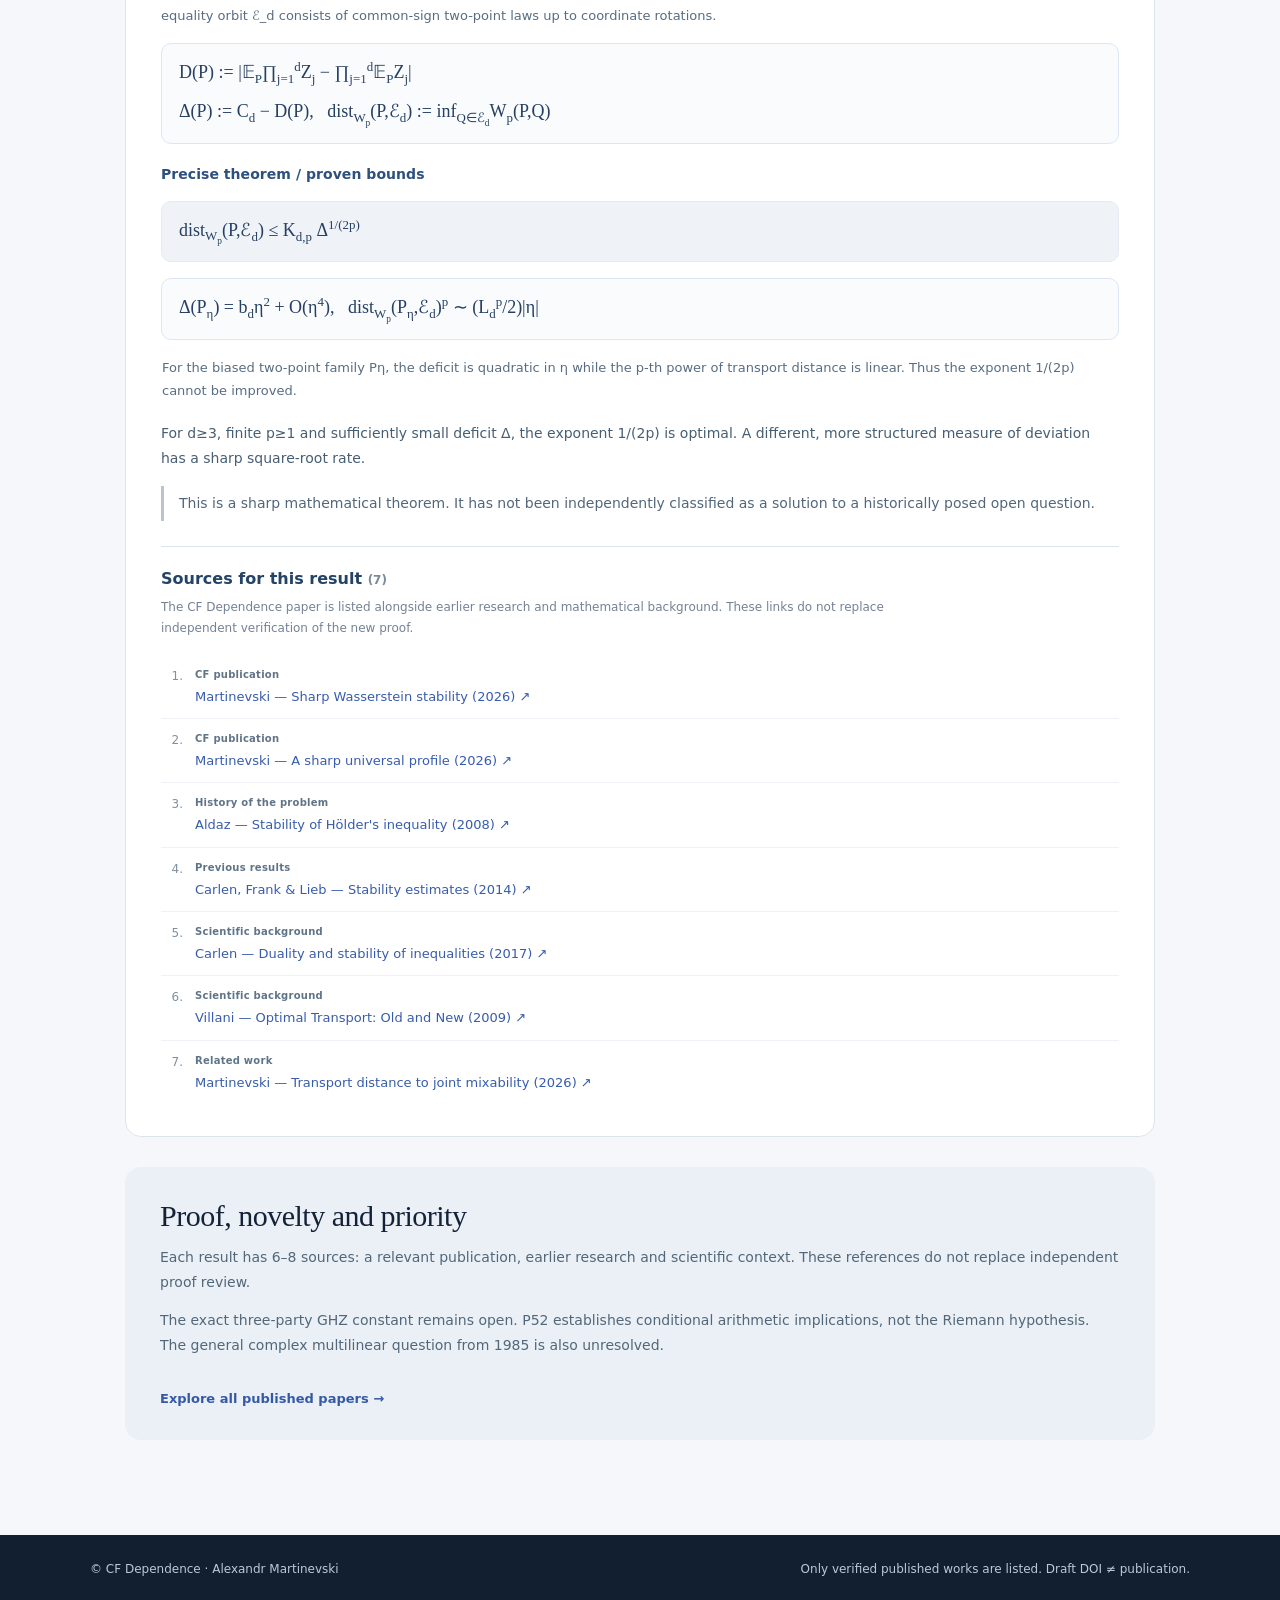
==== commit 4458f925: "Cite 2002 precursor in P01 achievement and verify historic bibliography on the site" ====
--- a/website/achievements.html
+++ b/website/achievements.html
@@ -283,7 +283,7 @@
       </div>
       <div class="achievement-explanation-part">
         <h3 data-i18n="achievementOriginTitle">Where it came from</h3>
-        <p data-i18n="achievementCfProfileOrigin">Independence makes the joint characteristic function equal the product of its marginal characteristic functions. Characteristic-function tests have been studied for decades; more recent work defines dependence measures directly from this difference.</p>
+        <p data-i18n="achievementCfProfileOrigin">Independence makes the joint characteristic function equal the product of its marginal characteristic functions. Earlier characteristic-function methods for dependence estimation and uniformity testing include the 2002 work by Kharin and Martinevskii. P01 studies a distinct sharp extremal profile, not the invention of this dependence observable.</p>
       </div>
       <div class="achievement-explanation-part">
         <h3 data-i18n="achievementImportanceTitle">Why it matters</h3>
@@ -318,16 +318,17 @@
 
       <p data-i18n="achievementProfileImportance">For example, C₂=1, C₃=2/√3 and C₄=9/7. There are explicit distributions attaining the bounds, and C_d increases to 2. We do not claim this resolves an independently identified old open problem.</p>
 <div class="achievement-sources">
-        <h3><span data-i18n="achievementSourcesHeading">Sources for this achievement</span> <span class="achievement-sources-count">(7)</span></h3>
+        <h3><span data-i18n="achievementSourcesHeading">Sources for this achievement</span> <span class="achievement-sources-count">(8)</span></h3>
         <p data-i18n="achievementSourcesExplanation">The author's result is listed alongside earlier research and broader background. Background citations are not independent verification of the new theorem.</p>
         <ol class="achievement-references" aria-label="References for this achievement">
           <li><span class="achievement-ref-number">1.</span><div class="achievement-ref-body"><span class="achievement-ref-role" data-i18n="sourceRoleOur">Our</span><a href="https://doi.org/10.5281/zenodo.23355587" target="_blank" rel="noopener noreferrer">Martinevski — A sharp universal profile (2026) ↗</a></div></li>
           <li><span class="achievement-ref-number">2.</span><div class="achievement-ref-body"><span class="achievement-ref-role" data-i18n="sourceRoleRelated">Related</span><a href="https://doi.org/10.5281/zenodo.23355597" target="_blank" rel="noopener noreferrer">Martinevski — Fixed-marginal extremals (2026) ↗</a></div></li>
           <li><span class="achievement-ref-number">3.</span><div class="achievement-ref-body"><span class="achievement-ref-role" data-i18n="sourceRoleOrigin">Origin</span><a href="https://doi.org/10.1017/S0004972700044191" target="_blank" rel="noopener noreferrer">Heathcote &amp; Pitman — Inequality for characteristic functions (1972) ↗</a></div></li>
           <li><span class="achievement-ref-number">4.</span><div class="achievement-ref-body"><span class="achievement-ref-role" data-i18n="sourceRolePrior">Prior</span><a href="https://doi.org/10.1016/0047-259X(85)90022-3" target="_blank" rel="noopener noreferrer">Csörgő — Testing independence via characteristic functions (1985) ↗</a></div></li>
-          <li><span class="achievement-ref-number">5.</span><div class="achievement-ref-body"><span class="achievement-ref-role" data-i18n="sourceRolePrior">Prior</span><a href="https://doi.org/10.3390/e27121254" target="_blank" rel="noopener noreferrer">Daniušis et al. — Characteristic-function dependence IPM (2025) ↗</a></div></li>
-          <li><span class="achievement-ref-number">6.</span><div class="achievement-ref-body"><span class="achievement-ref-role" data-i18n="sourceRoleBackground">Background</span><a href="https://doi.org/10.1214/18-AOS1764" target="_blank" rel="noopener noreferrer">Böttcher et al. — Distance multivariance (2019) ↗</a></div></li>
-          <li><span class="achievement-ref-number">7.</span><div class="achievement-ref-body"><span class="achievement-ref-role" data-i18n="sourceRoleBackground">Background</span><a href="https://doi.org/10.1111/rssb.12235" target="_blank" rel="noopener noreferrer">Pfister et al. — Kernel tests of joint independence (2018) ↗</a></div></li>
+          <li><span class="achievement-ref-number">5.</span><div class="achievement-ref-body"><span class="achievement-ref-role" data-i18n="sourceRoleOrigin">Earlier research</span><a href="https://d-nb.info/964176513/04" target="_blank" rel="noopener noreferrer">Kharin &amp; Martinevskii — Stochastic dependence and characteristic-function tests (2002; volume contents) ↗</a></div></li>
+          <li><span class="achievement-ref-number">6.</span><div class="achievement-ref-body"><span class="achievement-ref-role" data-i18n="sourceRolePrior">Prior</span><a href="https://doi.org/10.3390/e27121254" target="_blank" rel="noopener noreferrer">Daniušis et al. — Characteristic-function dependence IPM (2025) ↗</a></div></li>
+          <li><span class="achievement-ref-number">7.</span><div class="achievement-ref-body"><span class="achievement-ref-role" data-i18n="sourceRoleBackground">Background</span><a href="https://doi.org/10.1214/18-AOS1764" target="_blank" rel="noopener noreferrer">Böttcher et al. — Distance multivariance (2019) ↗</a></div></li>
+          <li><span class="achievement-ref-number">8.</span><div class="achievement-ref-body"><span class="achievement-ref-role" data-i18n="sourceRoleBackground">Background</span><a href="https://doi.org/10.1111/rssb.12235" target="_blank" rel="noopener noreferrer">Pfister et al. — Kernel tests of joint independence (2018) ↗</a></div></li>
         </ol>
       </div>
     </article>
--- a/website/assets/site.css
+++ b/website/assets/site.css
@@ -430,3 +430,11 @@
 .scholar-abstract math{font-family:math,serif;vertical-align:baseline}
 .scholar-abstract .math.inline{white-space:normal}
 @media(max-width:780px){.scholar-abstract math{max-width:100%;overflow-x:auto;overflow-y:hidden}}
+
+/* A historically published chapter is a separate bibliography, not a Zenodo Pxx item. */
+.historical-publication-note{margin-top:28px;padding:20px 23px;border:1px solid var(--line);border-radius:13px;background:var(--surface,#fff);line-height:1.65}
+.historical-publication-note h3{font-family:Georgia,"Times New Roman",serif;font-size:20px;margin:0 0 10px}
+.historical-publication-note p{margin:8px 0;font-size:14px}
+.historical-publication-note a,.scholar-earlier-work a{color:#315a96}
+.scholar-earlier-work{border-top:1px solid var(--line);padding-top:23px}
+.scholar-earlier-citation{line-height:1.7}
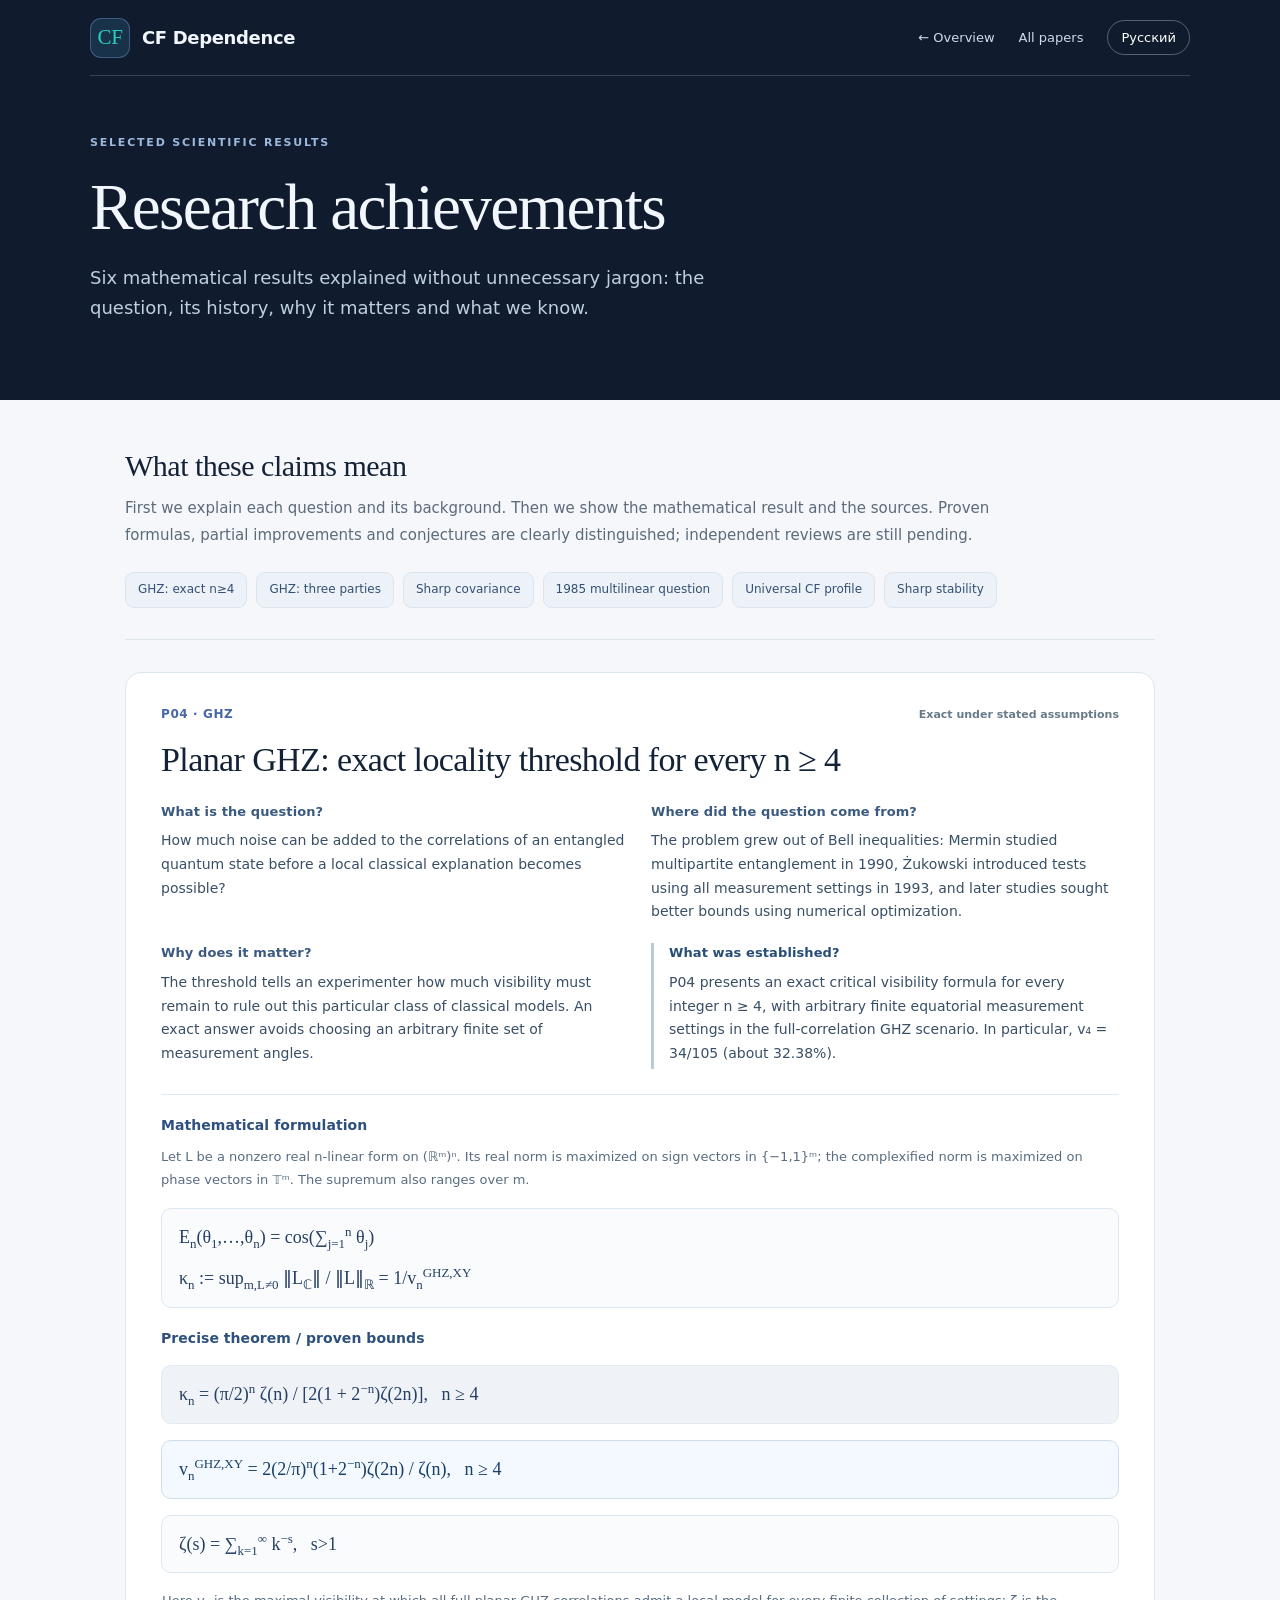
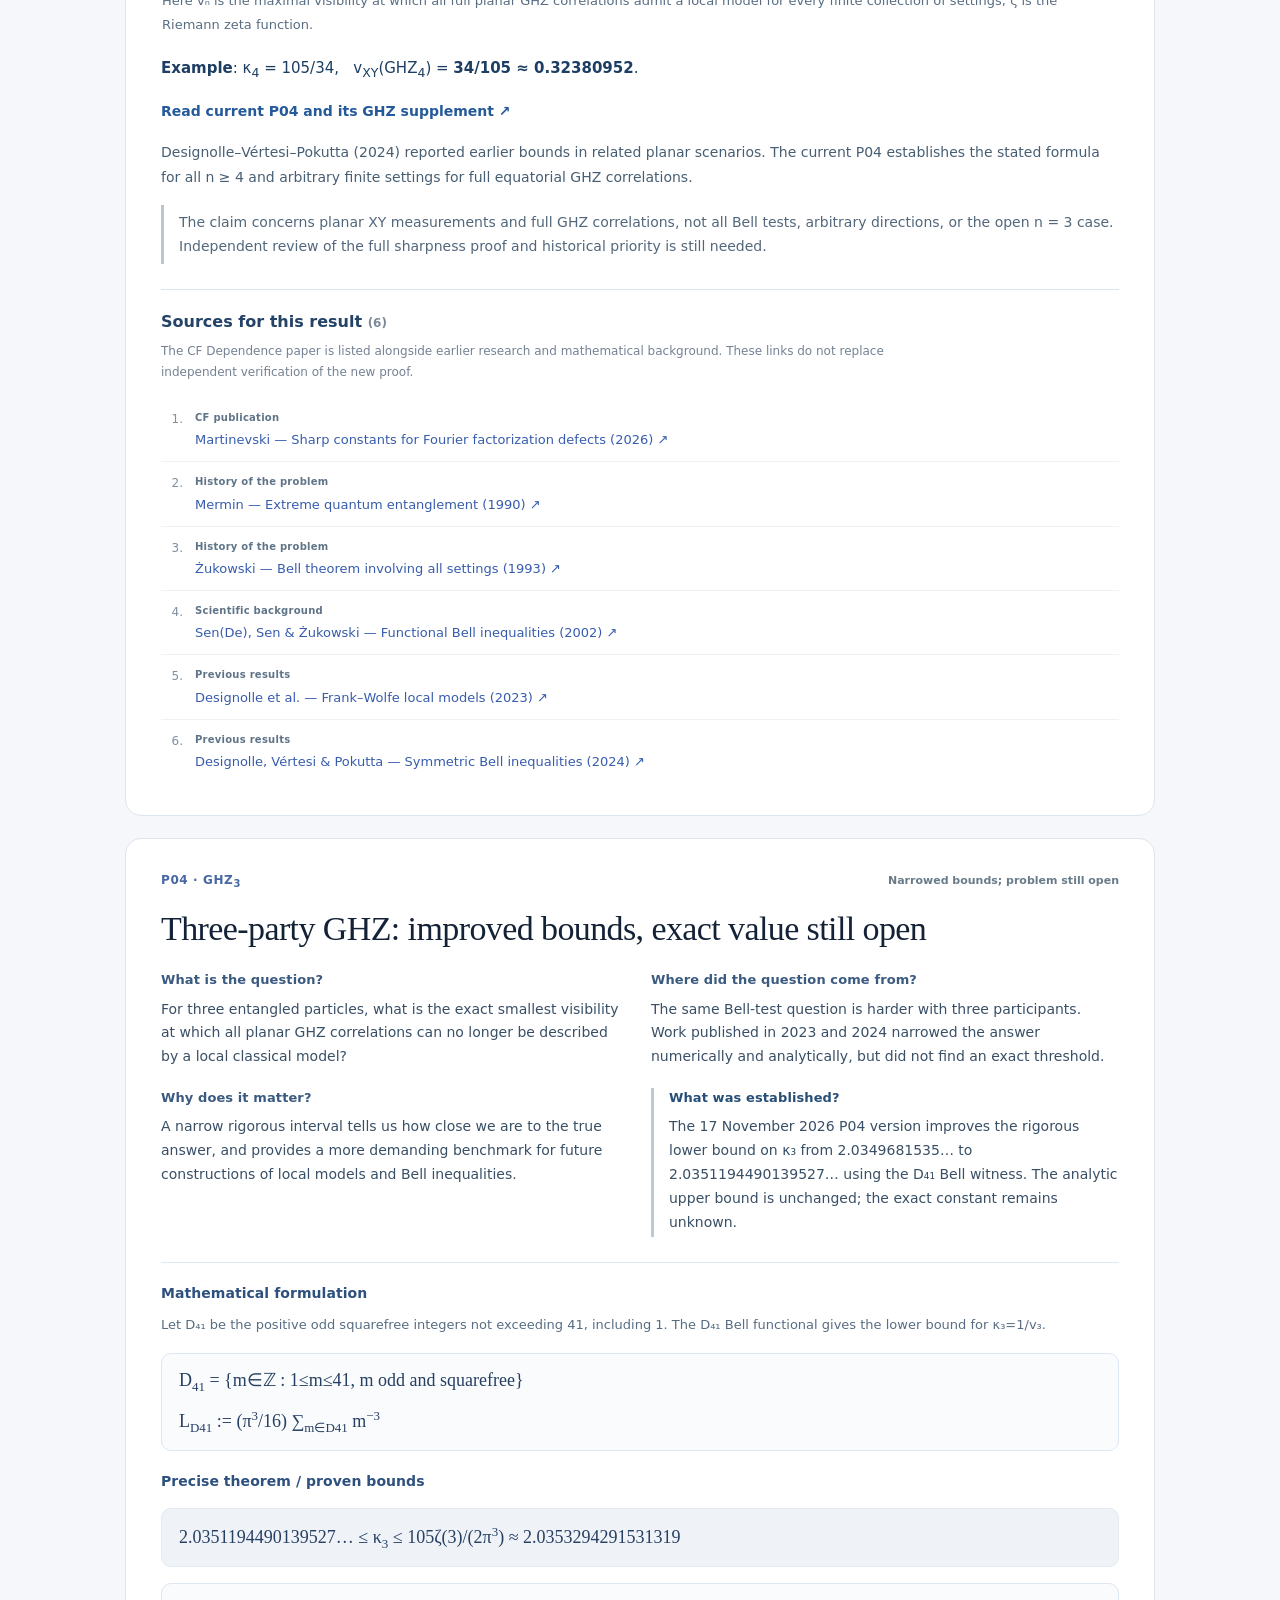
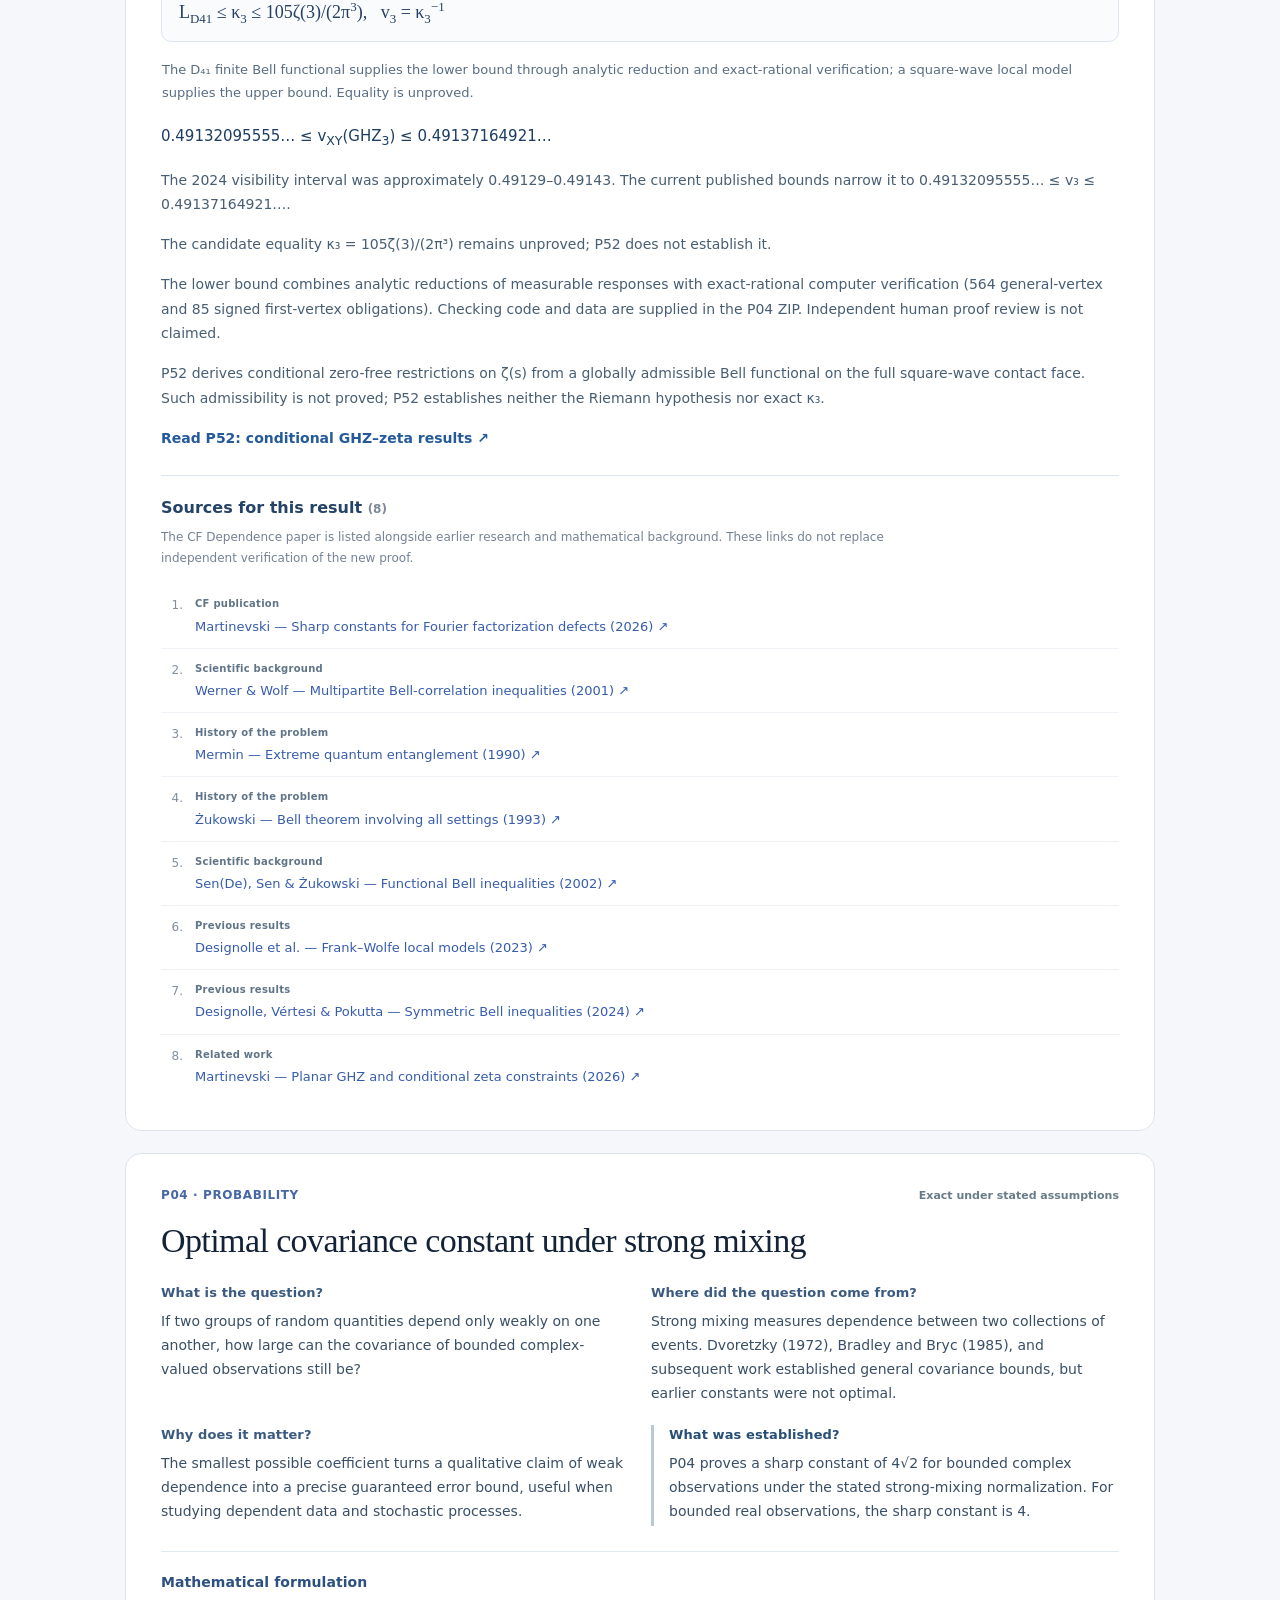
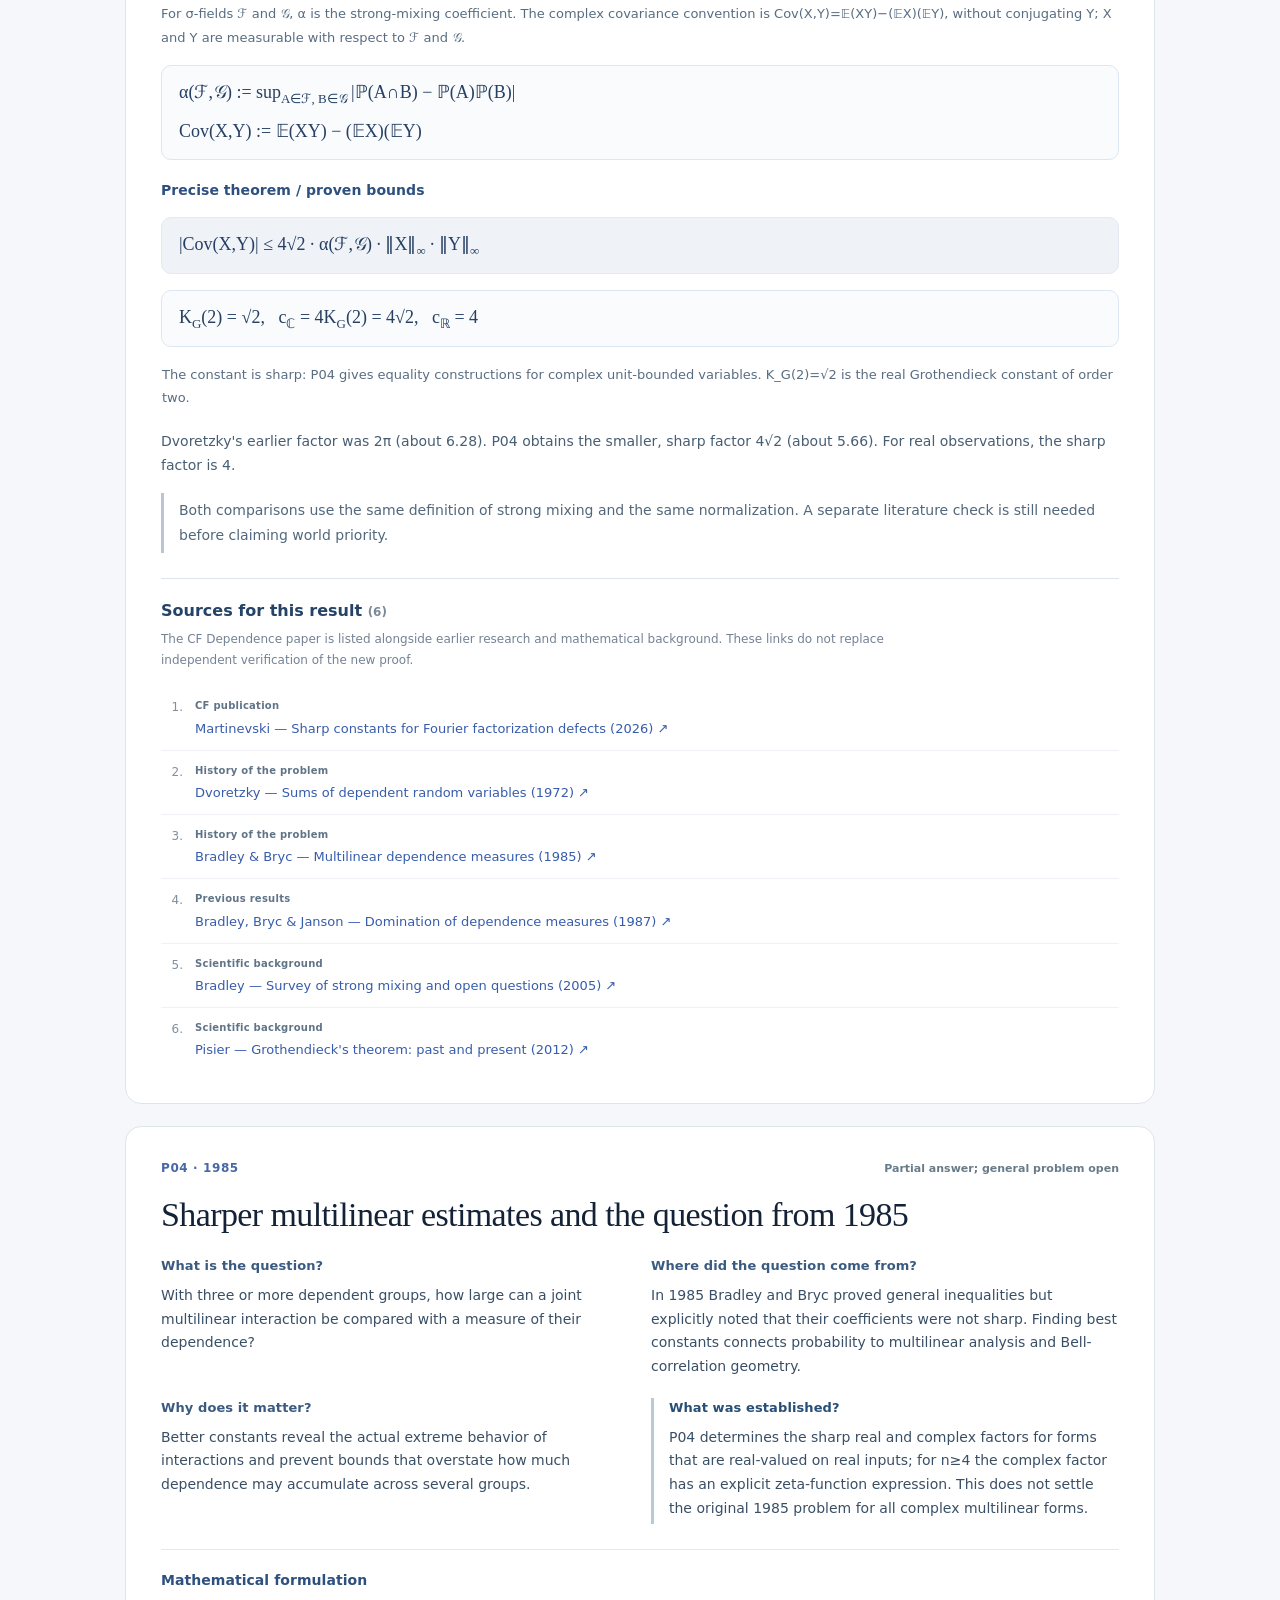
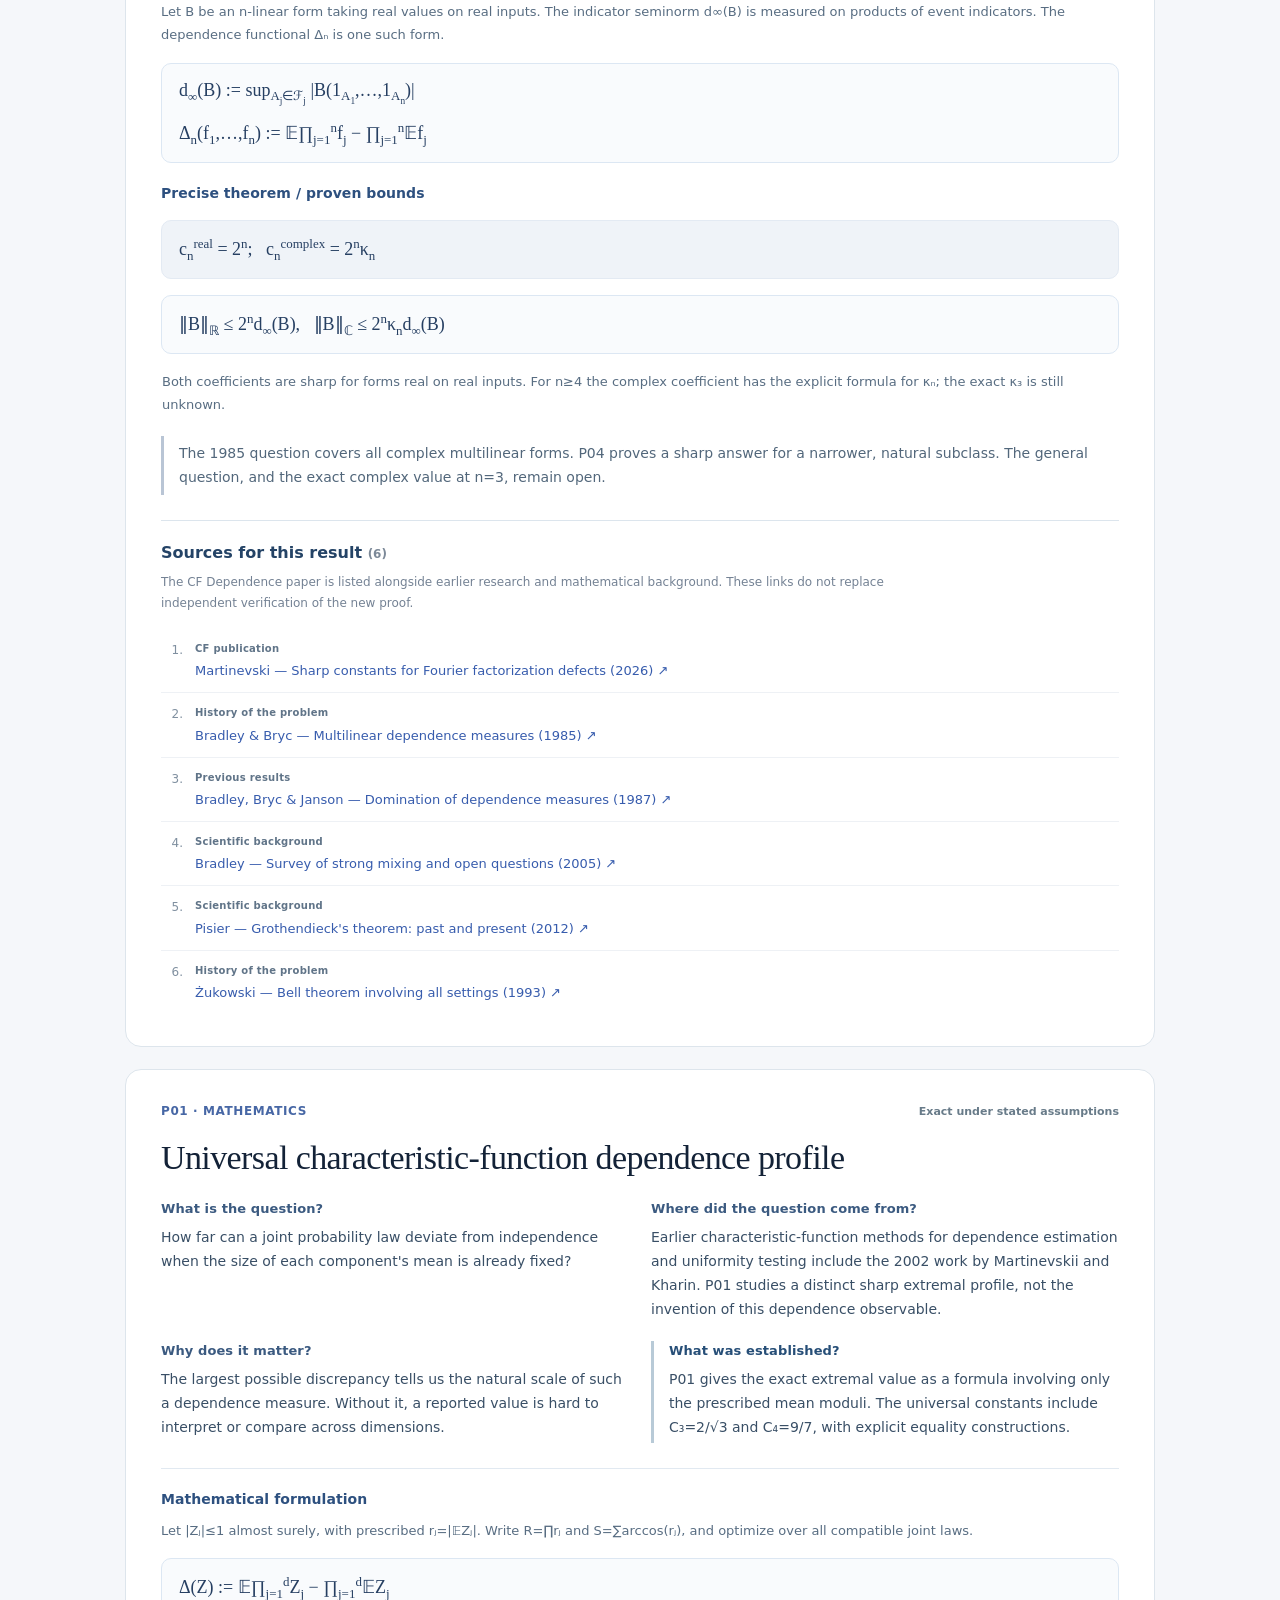
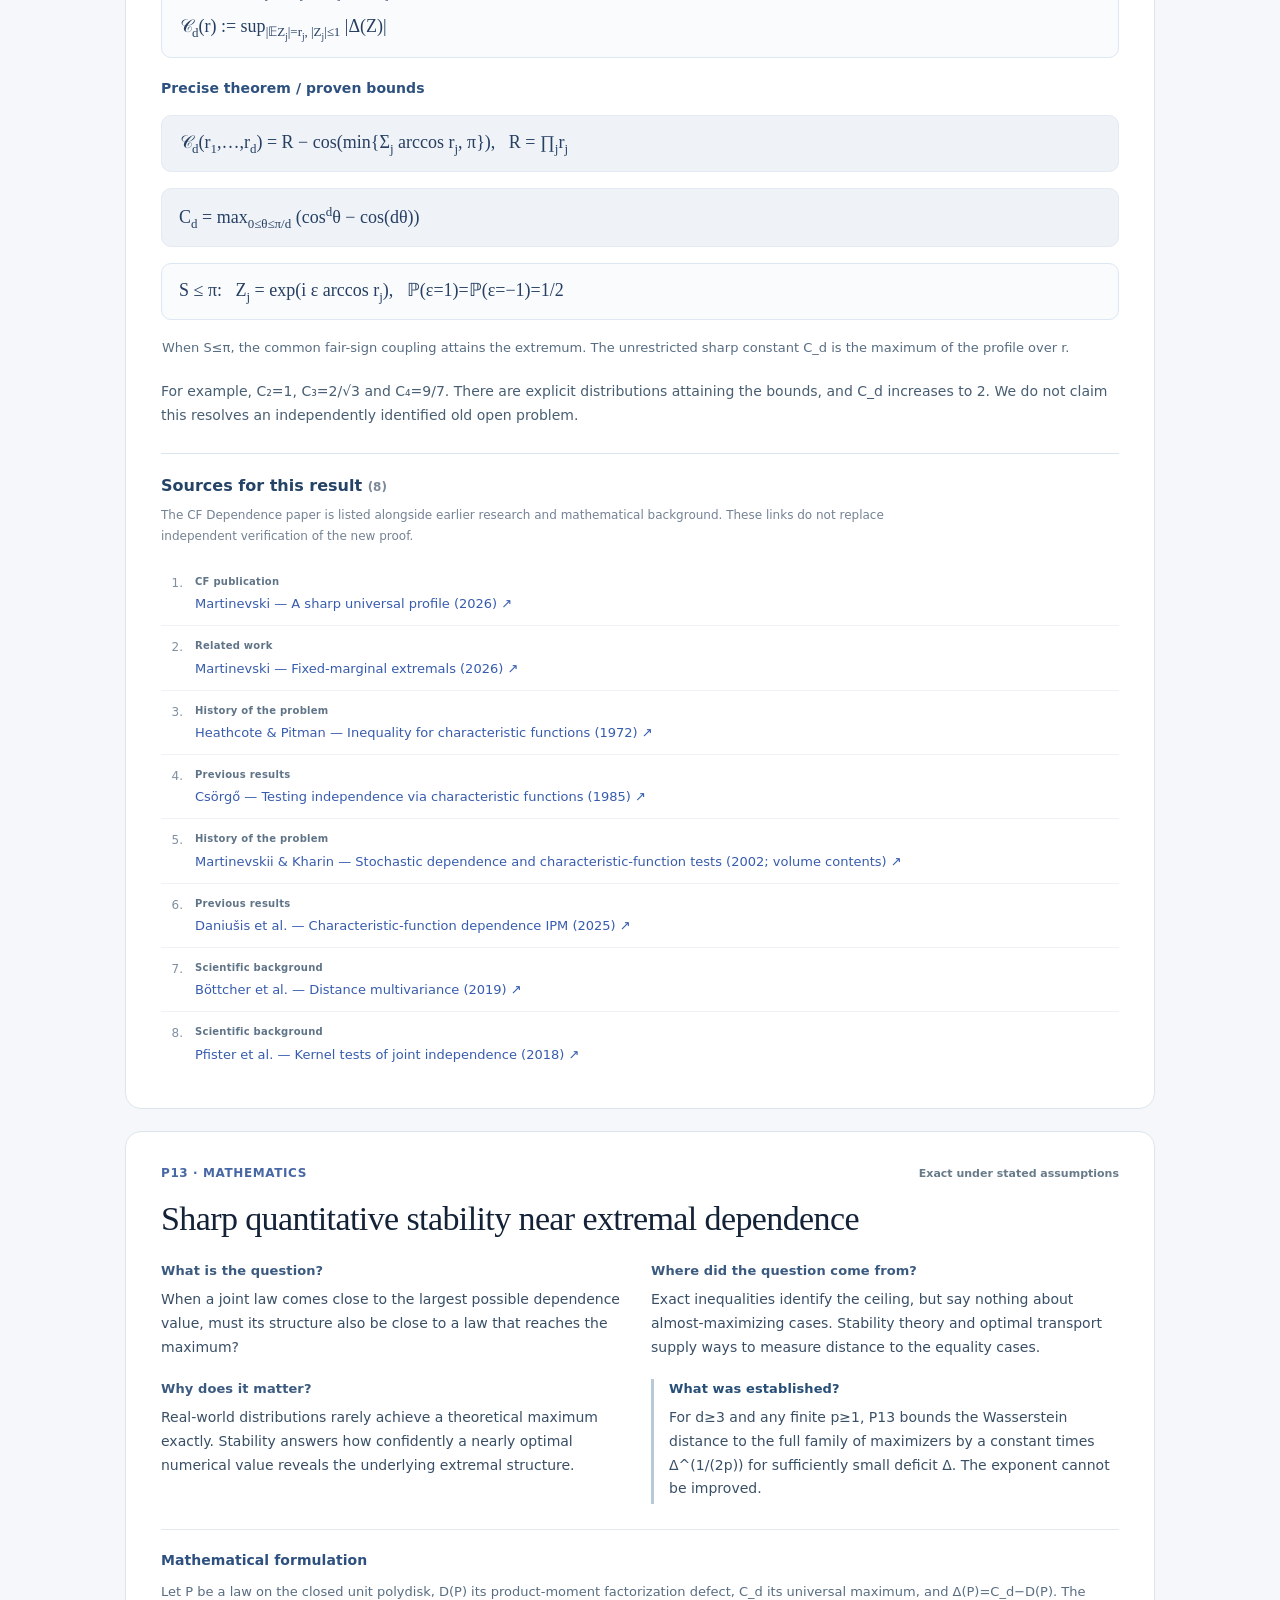
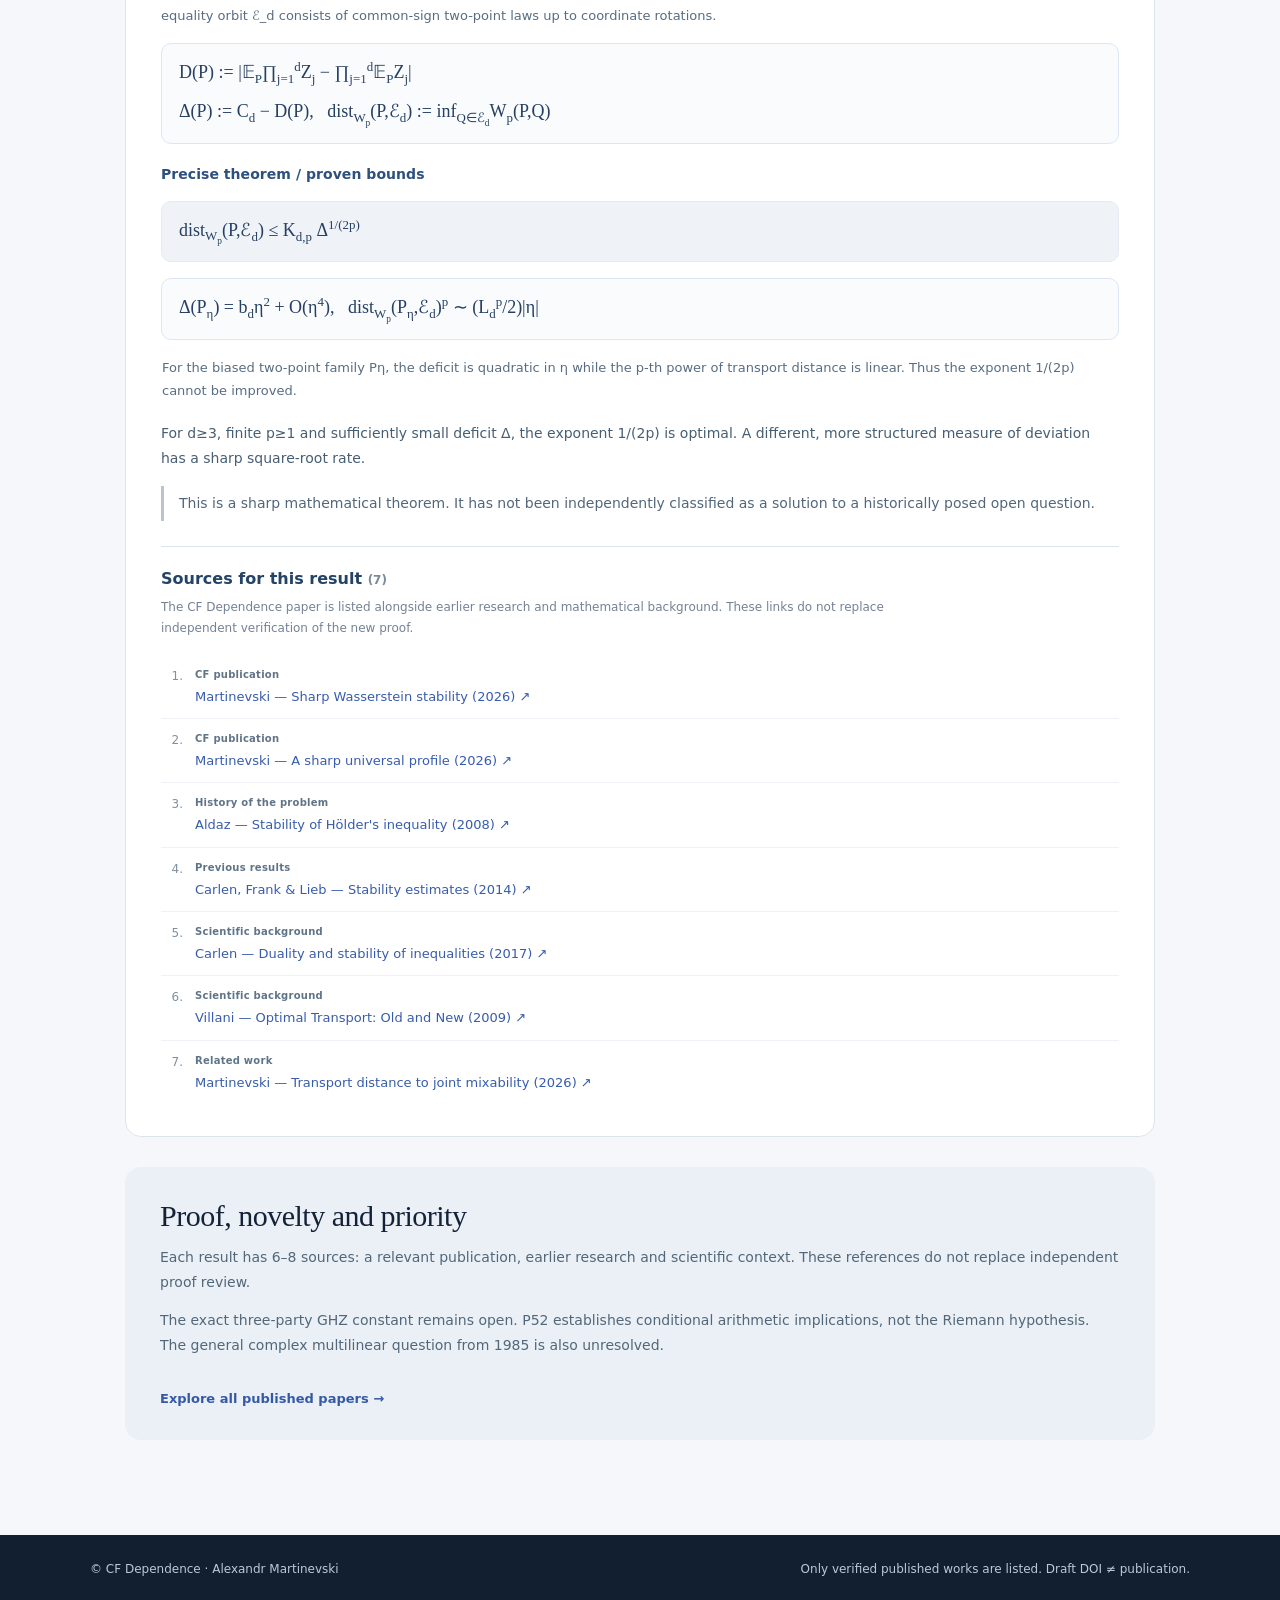
==== commit ab9e9d6e: "Correct 2002 coauthor order to published table-of-contents sequence" ====
--- a/website/achievements.html
+++ b/website/achievements.html
@@ -283,7 +283,7 @@
       </div>
       <div class="achievement-explanation-part">
         <h3 data-i18n="achievementOriginTitle">Where it came from</h3>
-        <p data-i18n="achievementCfProfileOrigin">Independence makes the joint characteristic function equal the product of its marginal characteristic functions. Earlier characteristic-function methods for dependence estimation and uniformity testing include the 2002 work by Kharin and Martinevskii. P01 studies a distinct sharp extremal profile, not the invention of this dependence observable.</p>
+        <p data-i18n="achievementCfProfileOrigin">Independence makes the joint characteristic function equal the product of its marginal characteristic functions. Earlier characteristic-function methods for dependence estimation and uniformity testing include the 2002 work by Martinevskii and Kharin. P01 studies a distinct sharp extremal profile, not the invention of this dependence observable.</p>
       </div>
       <div class="achievement-explanation-part">
         <h3 data-i18n="achievementImportanceTitle">Why it matters</h3>
@@ -325,7 +325,7 @@
           <li><span class="achievement-ref-number">2.</span><div class="achievement-ref-body"><span class="achievement-ref-role" data-i18n="sourceRoleRelated">Related</span><a href="https://doi.org/10.5281/zenodo.23355597" target="_blank" rel="noopener noreferrer">Martinevski — Fixed-marginal extremals (2026) ↗</a></div></li>
           <li><span class="achievement-ref-number">3.</span><div class="achievement-ref-body"><span class="achievement-ref-role" data-i18n="sourceRoleOrigin">Origin</span><a href="https://doi.org/10.1017/S0004972700044191" target="_blank" rel="noopener noreferrer">Heathcote &amp; Pitman — Inequality for characteristic functions (1972) ↗</a></div></li>
           <li><span class="achievement-ref-number">4.</span><div class="achievement-ref-body"><span class="achievement-ref-role" data-i18n="sourceRolePrior">Prior</span><a href="https://doi.org/10.1016/0047-259X(85)90022-3" target="_blank" rel="noopener noreferrer">Csörgő — Testing independence via characteristic functions (1985) ↗</a></div></li>
-          <li><span class="achievement-ref-number">5.</span><div class="achievement-ref-body"><span class="achievement-ref-role" data-i18n="sourceRoleOrigin">Earlier research</span><a href="https://d-nb.info/964176513/04" target="_blank" rel="noopener noreferrer">Kharin &amp; Martinevskii — Stochastic dependence and characteristic-function tests (2002; volume contents) ↗</a></div></li>
+          <li><span class="achievement-ref-number">5.</span><div class="achievement-ref-body"><span class="achievement-ref-role" data-i18n="sourceRoleOrigin">Earlier research</span><a href="https://d-nb.info/964176513/04" target="_blank" rel="noopener noreferrer">Martinevskii &amp; Kharin — Stochastic dependence and characteristic-function tests (2002; volume contents) ↗</a></div></li>
           <li><span class="achievement-ref-number">6.</span><div class="achievement-ref-body"><span class="achievement-ref-role" data-i18n="sourceRolePrior">Prior</span><a href="https://doi.org/10.3390/e27121254" target="_blank" rel="noopener noreferrer">Daniušis et al. — Characteristic-function dependence IPM (2025) ↗</a></div></li>
           <li><span class="achievement-ref-number">7.</span><div class="achievement-ref-body"><span class="achievement-ref-role" data-i18n="sourceRoleBackground">Background</span><a href="https://doi.org/10.1214/18-AOS1764" target="_blank" rel="noopener noreferrer">Böttcher et al. — Distance multivariance (2019) ↗</a></div></li>
           <li><span class="achievement-ref-number">8.</span><div class="achievement-ref-body"><span class="achievement-ref-role" data-i18n="sourceRoleBackground">Background</span><a href="https://doi.org/10.1111/rssb.12235" target="_blank" rel="noopener noreferrer">Pfister et al. — Kernel tests of joint independence (2018) ↗</a></div></li>
